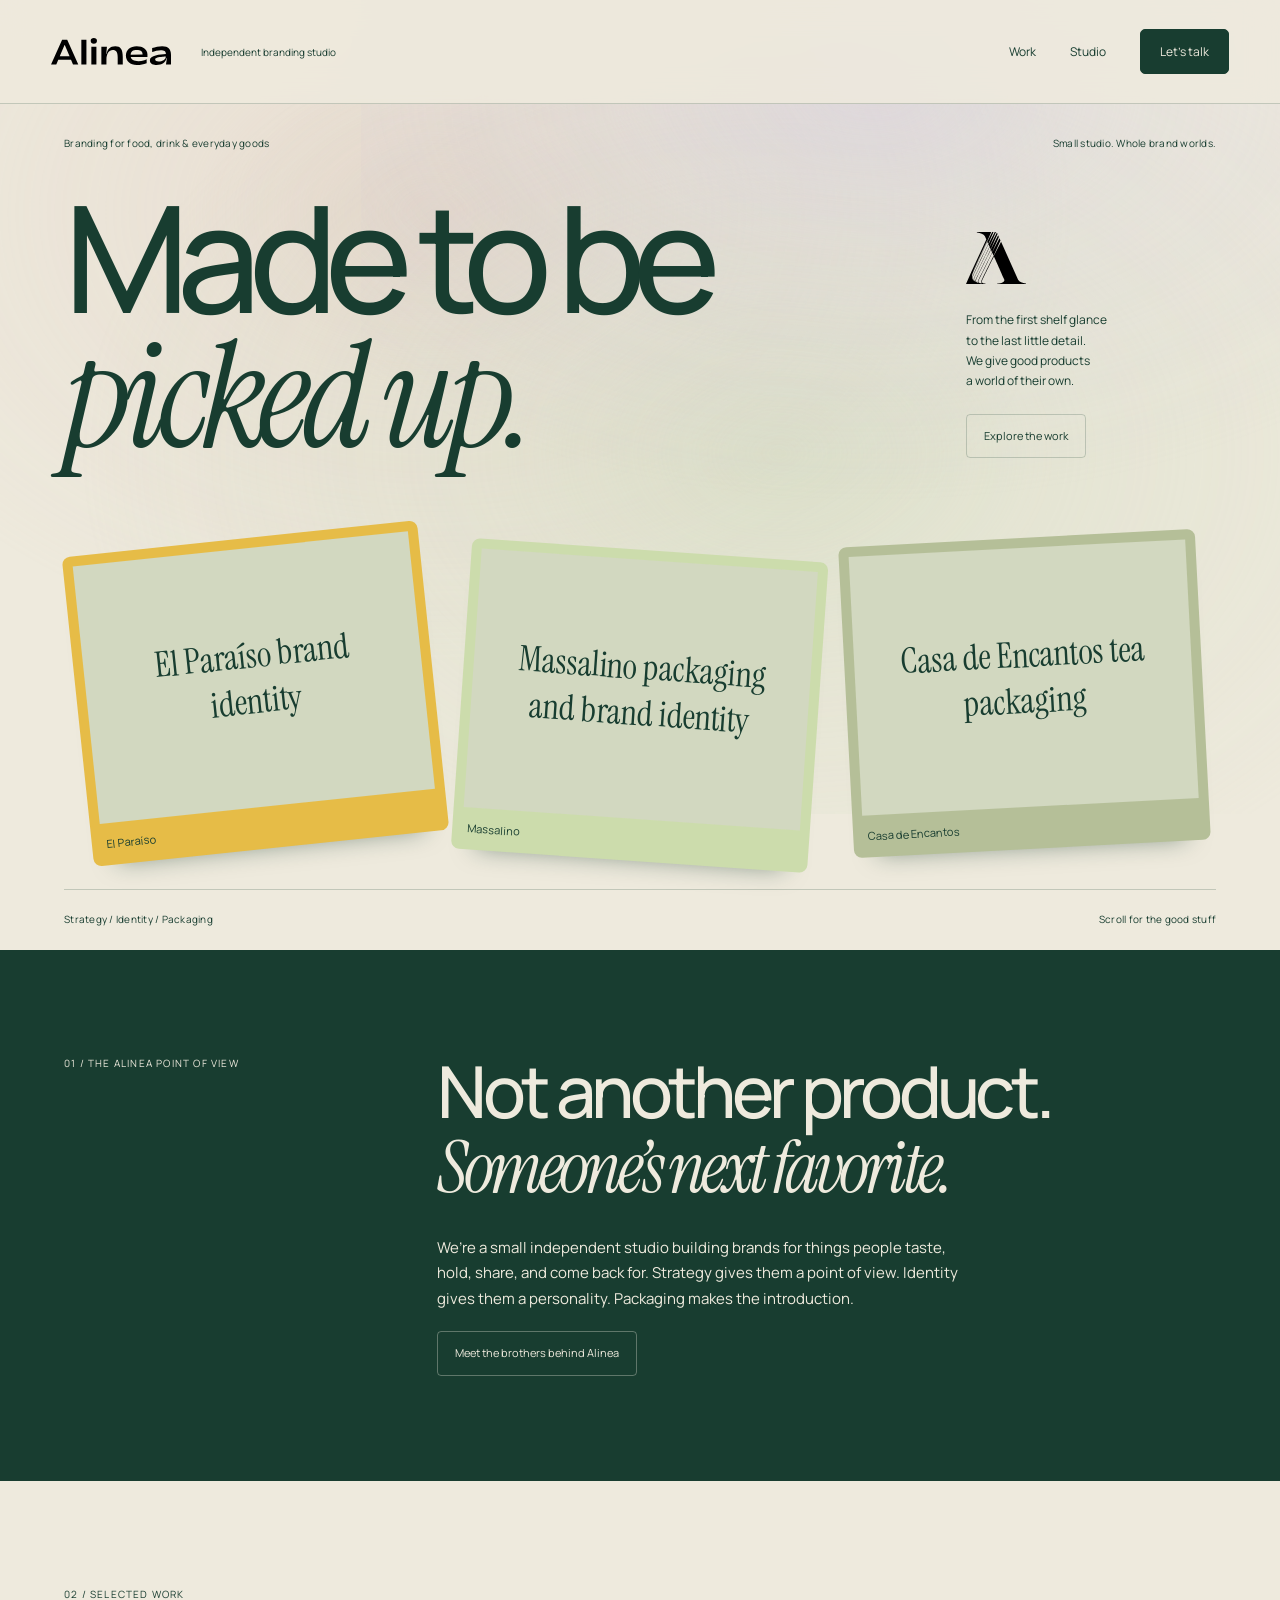
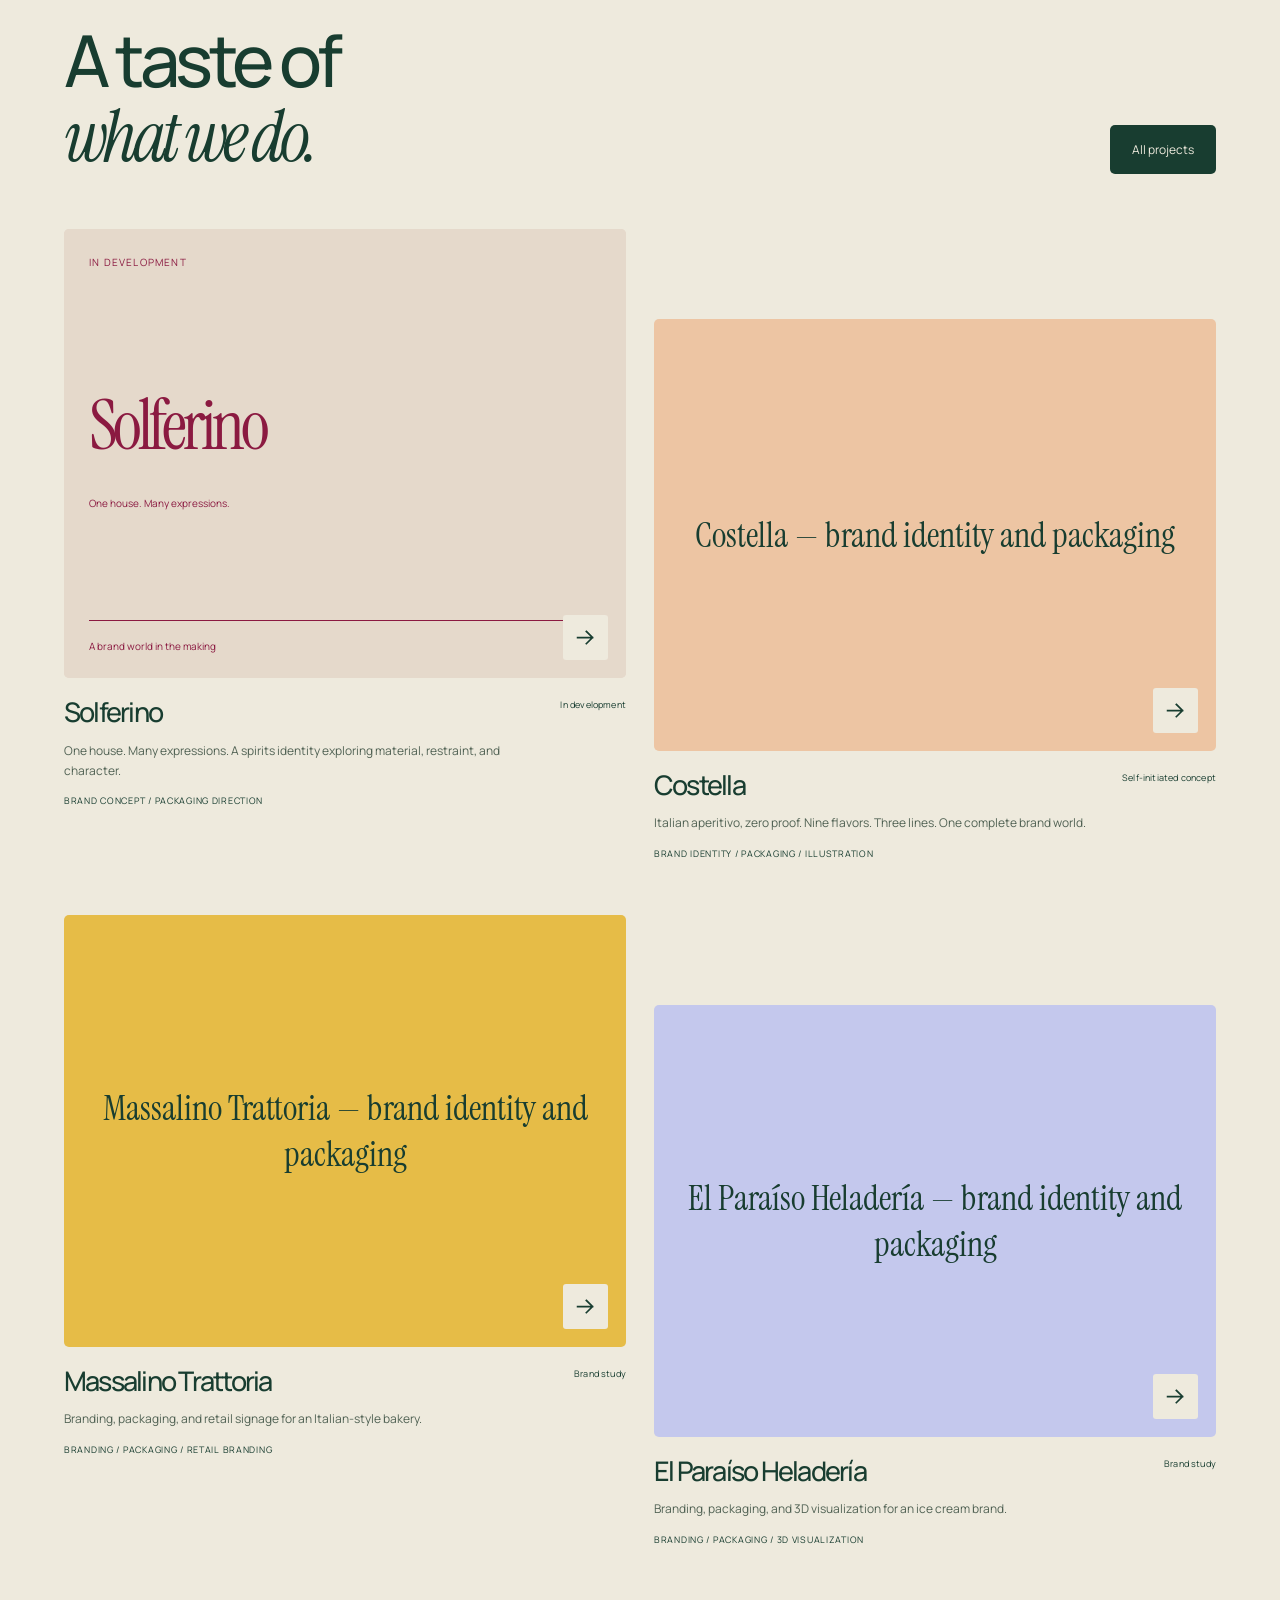
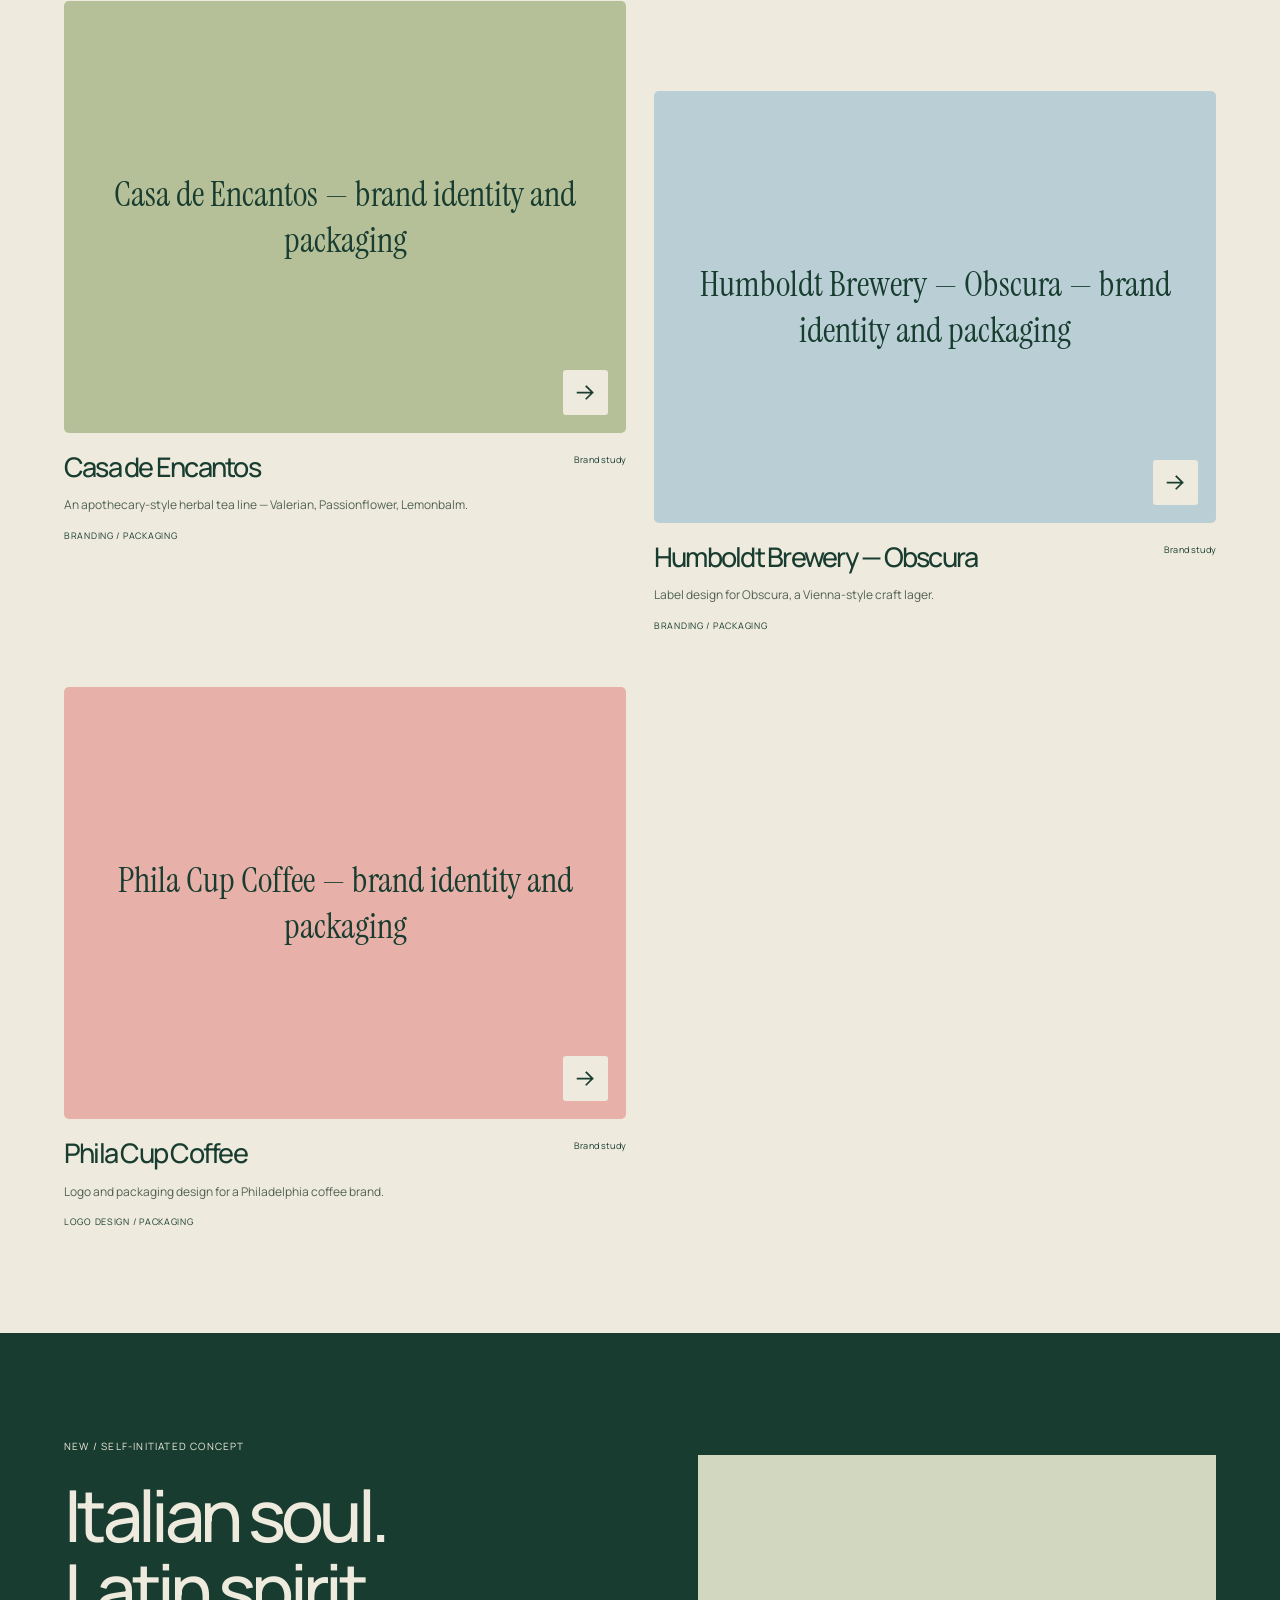
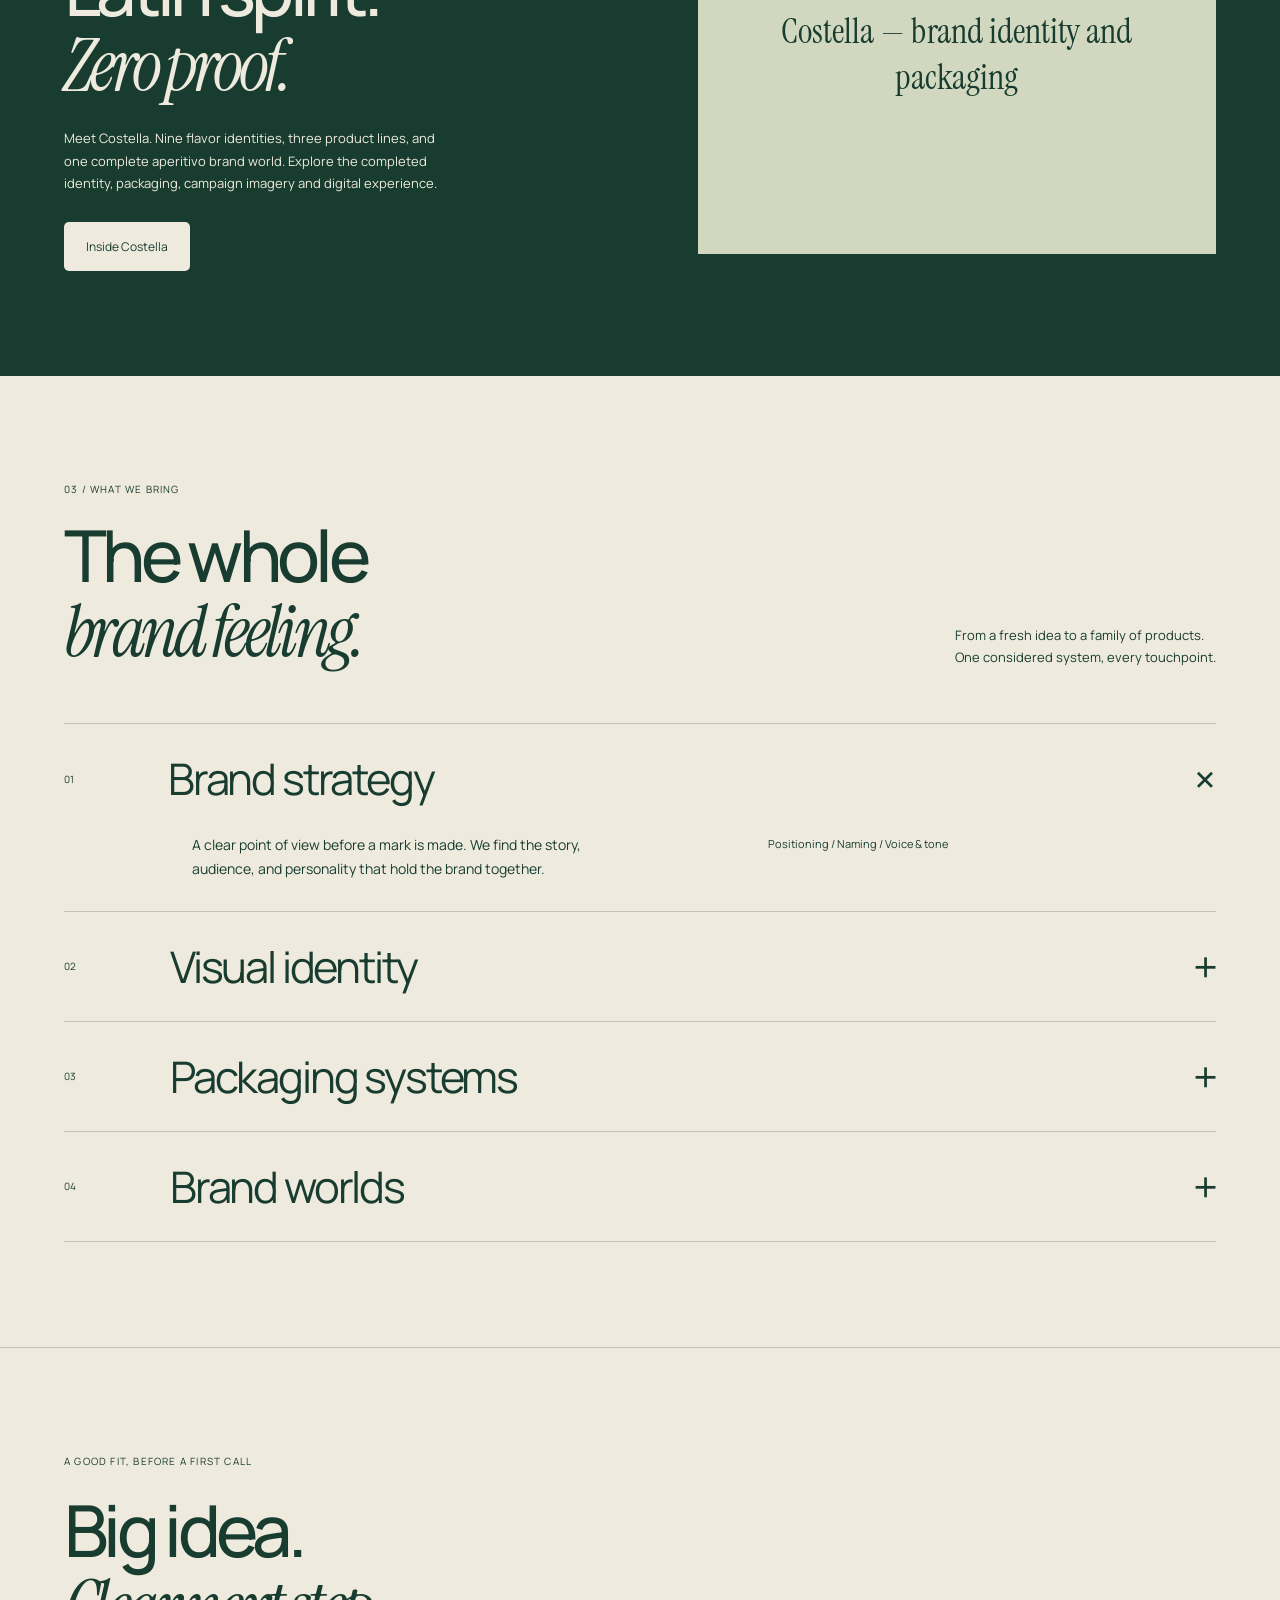
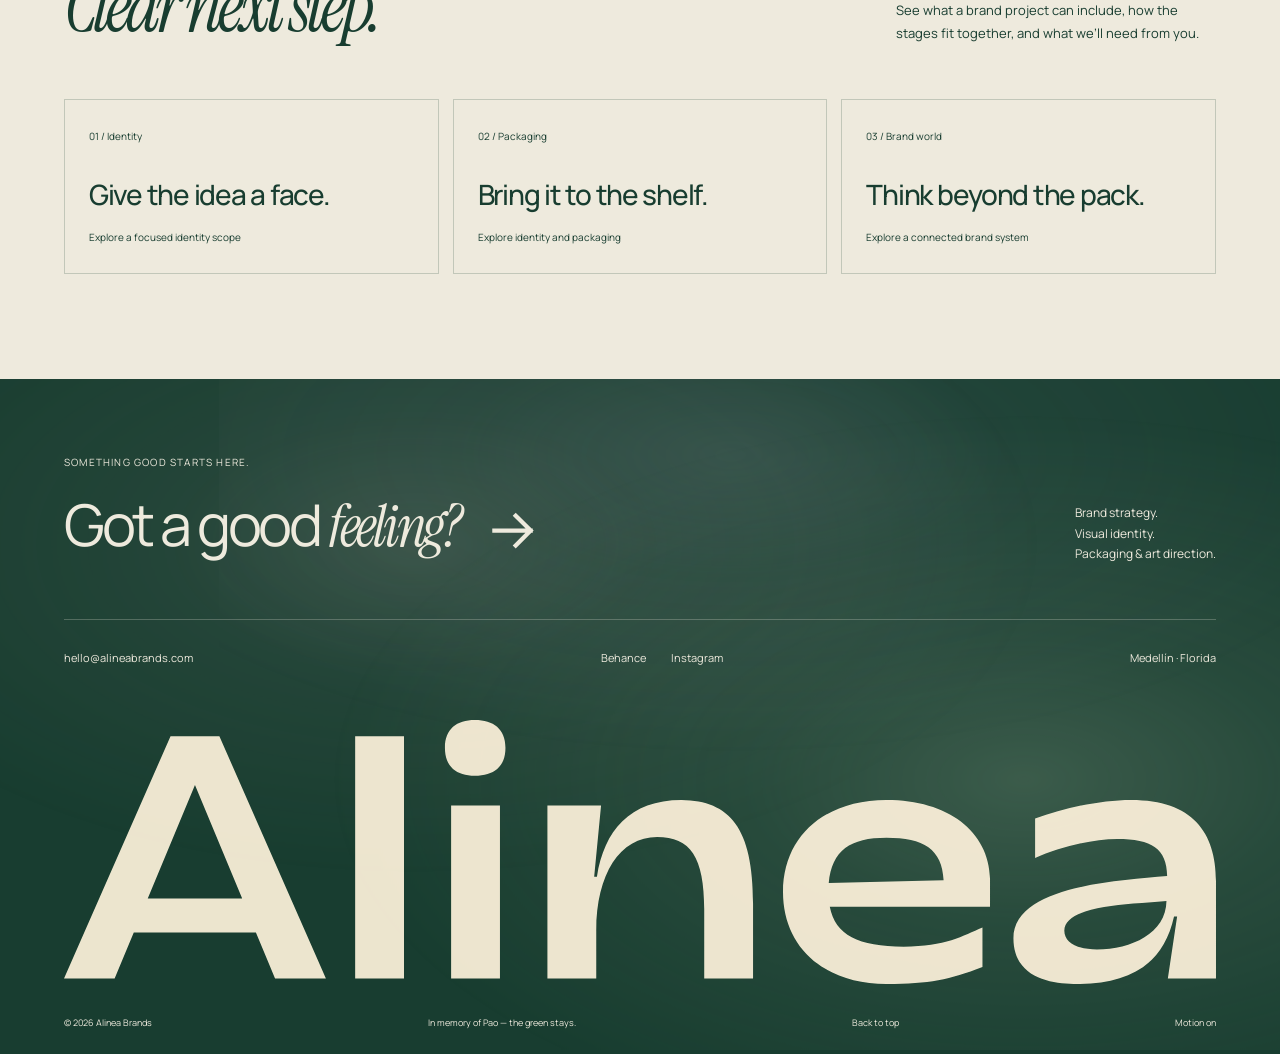
==== index.html @ 88d0c624 "Add files via upload" ====
<!doctype html><html lang="en"><head><meta charset="utf-8"><meta name="viewport" content="width=device-width,initial-scale=1"><title>Branding with appetite — Alinea Brands</title><meta name="description" content="Alinea is an independent branding studio for food, drink, and everyday goods. Brand strategy, visual identity, packaging, and art direction."><meta name="theme-color" content="#183d30"><link rel="icon" href="alinea-icon.svg" type="image/svg+xml"><link rel="preconnect" href="https://fonts.googleapis.com"><link rel="preconnect" href="https://fonts.gstatic.com" crossorigin><link href="https://fonts.googleapis.com/css2?family=Manrope:wght@400;500;600;700;800&family=Instrument+Serif:ital@0;1&display=swap" rel="stylesheet"><link rel="stylesheet" href="styles.css"></head><body data-page="index"><a class="skip" href="#main">Skip to content</a><div class="ambient-wash" aria-hidden="true"><i></i><i></i><i></i></div><div class="progress" aria-hidden="true"></div><header class="nav"><a class="logo" href="index.html" aria-label="Alinea Brands home"><img src="alinea-wordmark.svg" alt="Alinea" width="120" height="28"></a><span class="nav-descriptor">Independent branding studio</span><nav id="navigation" aria-label="Main navigation"><a href="work.html" data-page="work">Work</a><a href="studio.html" data-page="studio">Studio</a><a class="nav-contact" href="contact.html" data-page="contact">Let’s talk </a></nav><button class="menu-toggle" aria-expanded="false" aria-controls="navigation" aria-label="Open navigation">Menu <span>+</span></button></header><main id="main">
<section class="hero"><div class="hero-kicker"><span>Branding for food, drink &amp; everyday goods</span><span>Small studio. Whole brand worlds.</span></div><div class="hero-type"><h1>Made to be<br><em>picked up.</em></h1><div class="hero-aside"><img class="turning-mark" src="alinea-icon.svg" alt="" width="90" height="90"><p>From the first shelf glance<br>to the last little detail.<br>We give good products<br>a world of their own.</p><a class="text-link" href="work.html">Explore the work </a></div></div><div class="hero-shelf" aria-label="Featured brand projects"><a class="shelf-card shelf-one" href="project.html?p=el-paraiso-heladeria"><img src="https://patetefelix.github.io/portfolio/images/paraiso-thumb.jpg" alt="El Paraíso brand identity" fetchpriority="high"><span>El Paraíso </span></a><a class="shelf-card shelf-two" href="project.html?p=massalino-bakery"><img src="https://patetefelix.github.io/portfolio/images/massalino-thumb.jpeg" alt="Massalino packaging and brand identity" fetchpriority="high"><span>Massalino </span></a><a class="shelf-card shelf-three" href="project.html?p=casa-de-encantos"><img src="https://patetefelix.github.io/portfolio/images/casaencantos-thumb.jpg" alt="Casa de Encantos tea packaging"><span>Casa de Encantos </span></a></div><div class="hero-bottom"><span>Strategy / Identity / Packaging</span><span>Scroll for the good stuff </span></div></section>
<section class="intro section"><p class="eyebrow">01 / The Alinea point of view</p><div><h2>Not another product.<br><em>Someone’s next favorite.</em></h2><p>We’re a small independent studio building brands for things people taste, hold, share, and come back for. Strategy gives them a point of view. Identity gives them a personality. Packaging makes the introduction.</p><a class="text-link" href="studio.html">Meet the brothers behind Alinea </a></div></section>
<section class="selected section"><div class="section-head"><div><p class="eyebrow">02 / Selected work</p><h2>A taste of<br><em>what we do.</em></h2></div><a class="pill" href="work.html">All projects </a></div><div class="project-grid" id="homeProjects"></div><noscript><p>Explore our complete <a href="https://www.behance.net/alineabrands">Behance portfolio</a>.</p></noscript></section>
<section class="concept-feature section"><div><p class="eyebrow">New / Self-initiated concept</p><h2>Italian soul.<br>Latin spirit.<br><em>Zero proof.</em></h2><p>Meet Costella. Nine flavor identities, three product lines, and one complete aperitivo brand world. Explore the completed identity, packaging, campaign imagery and digital experience.</p><a class="pill cream" href="project.html?p=costella">Inside Costella </a></div><a class="concept-cover costella" href="project.html?p=costella"><span class="eyebrow">Costella / Concept project</span><strong>Costella</strong><span>Italian aperitivo, zero proof.</span><span class="concept-foot">Identity · Packaging · Illustration </span></a></section>
<section class="services section"><div class="section-head"><div><p class="eyebrow">03 / What we bring</p><h2>The whole<br><em>brand feeling.</em></h2></div><p>From a fresh idea to a family of products.<br>One considered system, every touchpoint.</p></div><div class="service-list"><details open><summary><span>01</span>Brand strategy <b>+</b></summary><div><p>A clear point of view before a mark is made. We find the story, audience, and personality that hold the brand together.</p><span>Positioning / Naming / Voice &amp; tone</span></div></details><details><summary><span>02</span>Visual identity <b>+</b></summary><div><p>Distinctive identities with enough character to be recognized and enough range to keep growing.</p><span>Logo systems / Typography / Color / Guidelines</span></div></details><details><summary><span>03</span>Packaging systems <b>+</b></summary><div><p>A family resemblance across every flavor, format, and SKU. Packaging designed as part of the brand, from the start.</p><span>Labels / Structural direction / SKU architecture / Print artwork</span></div></details><details><summary><span>04</span>Brand worlds <b>+</b></summary><div><p>The imagery, illustration, and campaign language that make a product feel like it belongs to a bigger world.</p><span>Art direction / Illustration / Campaign concepts / Brand applications</span></div></details></div></section>
<section class="scope-invitation section"><p class="eyebrow">A good fit, before a first call</p><div class="section-head"><h2>Big idea.<br><em>Clear next step.</em></h2><p>See what a brand project can include, how the stages fit together, and what we’ll need from you.</p></div><div class="scope-entry-links"><a href="studio.html?scope=identity#scope"><span>01 / Identity</span><b>Give the idea a face.</b><small>Explore a focused identity scope</small></a><a href="studio.html?scope=shelf#scope"><span>02 / Packaging</span><b>Bring it to the shelf.</b><small>Explore identity and packaging</small></a><a href="studio.html?scope=world#scope"><span>03 / Brand world</span><b>Think beyond the pack.</b><small>Explore a connected brand system</small></a></div></section></main><footer class="footer"><div class="footer-wash" aria-hidden="true"><i></i><i></i><i></i></div><div class="footer-top"><div><p class="eyebrow">Something good starts here.</p><a class="footer-cta" href="contact.html">Got a good <em>feeling?</em> <svg class="arrow-icon" viewBox="0 0 24 24" aria-hidden="true" focusable="false"><use href="alinea-arrow.svg#arrow"></use></svg></a></div><p>Brand strategy.<br>Visual identity.<br>Packaging &amp; art direction.</p></div><div class="footer-links"><a href="mailto:hello@alineabrands.com">hello@alineabrands.com</a><div><a href="https://www.behance.net/alineabrands" target="_blank" rel="noopener">Behance </a><a href="https://www.instagram.com/alineabrands/" target="_blank" rel="noopener">Instagram </a></div><span>Medellín · Florida</span></div><img class="footer-wordmark" src="alinea-wordmark.svg" alt="Alinea" width="900" height="206"><div class="footer-bottom"><span>© <span class="js-year">2026</span> Alinea Brands</span><span>In memory of Pao — the green stays.</span><a href="#main">Back to top </a></div></footer><script src="data.js"></script><script src="script.js"></script></body></html>
---- styles.css ----
:root{--cream:#eeeadd;--green:#183d30;--ink:#183d30;--lime:#d3e58c;--line:#183d3033;--muted:#516254;--ease:cubic-bezier(.16,1,.3,1);font-family:Manrope,Arial,sans-serif;color:var(--ink);background:var(--cream)}*{box-sizing:border-box}html{scroll-behavior:smooth;scroll-padding-top:95px}body{margin:0}a{color:inherit;text-decoration:none}button,input,textarea,select{font:inherit}button,a,summary{touch-action:manipulation}button{cursor:pointer}img{display:block;max-width:100%}h1,h2,h3,p{margin:0}h1,h2,h3{font-weight:500;letter-spacing:-.065em}em{font-family:'Instrument Serif',Georgia,serif;font-weight:400}p{line-height:1.7}a:focus-visible,button:focus-visible,summary:focus-visible,input:focus-visible,textarea:focus-visible,select:focus-visible{outline:3px solid currentColor;outline-offset:5px}::selection{background:var(--green);color:var(--cream)}.skip{position:fixed;top:0;left:12px;transform:translateY(-150%);z-index:300;background:var(--green);color:var(--cream);padding:15px}.skip:focus{transform:none}.progress{position:fixed;top:0;left:0;width:100%;height:3px;background:var(--green);transform:scaleX(var(--progress,0));transform-origin:left;z-index:200}.nav{position:relative;z-index:100;display:flex;align-items:center;gap:30px;justify-content:space-between;padding:29px 4vw;border-bottom:1px solid var(--line);background:var(--cream)}.logo img{width:120px;height:auto}.nav-descriptor{margin-right:auto;font-size:10px}.nav nav{display:flex;align-items:center;gap:34px;font-size:12px}.nav-contact{padding:13px 19px;border:1px solid var(--line);border-radius:40px}.nav-contact span{margin-left:30px}.nav a:hover{opacity:.7}.nav a[aria-current]{text-decoration:underline;text-underline-offset:6px}.menu-toggle{display:none}.section{padding:105px 5vw}.eyebrow{text-transform:uppercase;font-size:10px;letter-spacing:.12em;line-height:1.6}.hero{padding:32px 5vw 24px;overflow:hidden}.hero-kicker,.hero-bottom{display:flex;justify-content:space-between;font-size:10px;letter-spacing:.025em}.hero-type{display:grid;grid-template-columns:1fr 250px;align-items:end;gap:30px;margin:40px 0 55px}.hero h1{font-size:clamp(80px,11.6vw,182px);line-height:.9;letter-spacing:-.085em}.hero h1 em{letter-spacing:-.055em}.hero-aside{padding-bottom:5px;font-size:12px}.turning-mark{width:60px;height:60px;object-fit:contain;margin-bottom:22px;animation:mark-turn 24s linear infinite}.hero-aside p{margin-bottom:22px}.text-link{display:inline-flex;gap:30px;align-items:center;border-bottom:1px solid currentColor;padding:10px 0;font-size:12px}.text-link span{transition:transform .4s}.text-link:hover span{transform:translate(3px,-3px)}.hero-shelf{display:grid;grid-template-columns:repeat(3,minmax(0,1fr));gap:28px;padding:20px 1vw 40px;perspective:1600px;transform:rotateX(var(--rx,0deg)) rotateY(var(--ry,0deg));transition:transform .8s var(--ease)}.shelf-card{padding:10px;background:#e6bc47;transform:rotate(-6deg);transition:transform .7s var(--ease);box-shadow:0 22px 24px -25px #183d3080;border-radius:8px}.shelf-card img{width:100%;aspect-ratio:1.45;object-fit:cover;object-position:center;border-radius:3px}.shelf-card span{display:flex;justify-content:space-between;padding:13px 5px 4px;font-size:11px}.shelf-card b{font-size:16px;font-weight:400}.shelf-two{background:#ccdcac;transform:rotate(4deg) translateY(12px)}.shelf-three{background:#b5bf98;transform:rotate(-3deg)}.shelf-card:hover,.shelf-card:focus-visible{transform:rotate(0) translateY(-12px)}.hero-bottom{border-top:1px solid var(--line);padding-top:22px}.intro{display:grid;grid-template-columns:1fr 2.3fr;gap:35px;background:var(--green);color:var(--cream)}h2{font-size:clamp(42px,5.6vw,82px);line-height:1.03}.intro p:not(.eyebrow){max-width:530px;font-size:15px;margin:30px 0 20px}.section-head{display:flex;justify-content:space-between;align-items:end;gap:30px;margin-bottom:55px}.section-head .eyebrow{margin-bottom:22px}.section-head>p{max-width:320px;font-size:13px}.pill{display:inline-flex;align-items:center;justify-content:space-between;gap:35px;padding:16px 22px;border-radius:100px;background:var(--green);color:var(--cream);font-size:12px;transition:transform .4s var(--ease)}.pill:hover{transform:translateY(-4px)}.pill.cream{background:var(--cream);color:var(--green)}.project-grid{display:grid;grid-template-columns:repeat(2,minmax(0,1fr));gap:55px 28px}.project-card:nth-child(even){margin-top:90px}.project-card{display:block;min-width:0}.project-media{overflow:hidden;background:var(--card-color,#d5dbbd);border-radius:5px;position:relative}.project-media img{width:100%;aspect-ratio:1.25;object-fit:cover;transition:transform 1s var(--ease)}.project-card:hover img{transform:scale(1.04)}.project-media .project-open{position:absolute;right:18px;bottom:18px;background:var(--cream);border-radius:50%;width:45px;height:45px;display:grid;place-items:center;transition:transform .4s}.project-card:hover .project-open{transform:rotate(45deg)}.project-info{padding-top:18px}.project-info>div{display:flex;justify-content:space-between;gap:20px}.project-info h3{font-size:27px;line-height:1.2}.project-info p{font-size:12px;max-width:440px;margin-top:12px;color:var(--muted)}.project-info small{font-size:9px;letter-spacing:.02em;white-space:nowrap;line-height:2}.project-tags{font-size:9px;text-transform:uppercase;letter-spacing:.08em;margin-top:13px}.concept-feature{background:var(--green);color:var(--cream);display:grid;grid-template-columns:1fr 1fr;gap:9vw;align-items:center}.concept-feature h2{margin:25px 0}.concept-feature p:not(.eyebrow){font-size:13px;max-width:390px;margin-bottom:28px}.concept-cover{aspect-ratio:1;display:flex;flex-direction:column;justify-content:space-between;gap:25px;padding:35px;color:#772e26;background:#edc5a3;border-radius:6px;min-width:0}.concept-cover strong{font-family:'Instrument Serif',Georgia,serif;font-weight:400;font-size:clamp(50px,6.5vw,105px);letter-spacing:-.06em;margin:auto 0 0}.concept-cover>span:not(.eyebrow){font-size:12px}.concept-foot{display:flex;justify-content:space-between;padding-top:45px;border-top:1px solid currentColor;margin-top:auto}.solferino{background:#e5d9cb;color:#8b1a41}.service-list details{border-top:1px solid var(--line)}.service-list details:last-child{border-bottom:1px solid var(--line)}summary{list-style:none;cursor:pointer;display:flex;align-items:center;gap:30px;font-size:clamp(24px,3.4vw,48px);letter-spacing:-.05em;padding:25px 0}summary::-webkit-details-marker{display:none}summary>span{font-size:10px;letter-spacing:0;margin-right:5vw}summary>b{margin-left:auto;font-weight:400;transition:transform .4s}details[open] summary>b{transform:rotate(45deg)}.service-list details>div{display:grid;grid-template-columns:1fr 1fr;gap:10vw;padding:0 0 30px 10vw}.service-list p{max-width:430px;font-size:14px}.service-list details>div>span{font-size:11px;line-height:2}.footer{padding:75px 5vw 25px;background:var(--green);color:var(--cream);overflow:hidden}.footer-top{display:flex;justify-content:space-between;align-items:end;gap:30px;padding-bottom:55px;border-bottom:1px solid #eeeadd40}.footer-top>p{font-size:12px}.footer-cta{display:block;font-size:clamp(30px,4.5vw,66px);letter-spacing:-.06em;margin-top:15px}.footer-cta>span{display:inline-block;margin-left:25px;transition:transform .5s}.footer-cta:hover>span{transform:translate(6px,-6px)}.footer-links{display:flex;justify-content:space-between;gap:25px;margin:30px 0 55px;font-size:11px}.footer-links>div{display:flex;gap:25px}.footer-wordmark{width:100%;height:auto;filter:brightness(0) invert(94%) sepia(11%) saturate(331%);opacity:.92}.footer-bottom{display:flex;justify-content:space-between;gap:20px;font-size:9px;margin-top:32px}.reveal{opacity:1}.motion .reveal{opacity:0;transform:translateY(25px);transition:opacity .8s,transform 1s var(--ease)}.motion .reveal.visible{opacity:1;transform:none}@keyframes mark-turn{to{transform:rotateY(360deg)}}
@media(min-width:1800px){.hero,.section,.footer{padding-left:max(5vw,calc((100vw - 1650px)/2));padding-right:max(5vw,calc((100vw - 1650px)/2))}}
@media(max-width:900px){.nav-descriptor{display:none}.hero-type{grid-template-columns:1fr 170px}.hero h1{font-size:12vw}.hero-aside{font-size:10px}.hero-shelf{gap:15px}.section{padding:75px 5vw}.intro{grid-template-columns:1fr 3fr}.concept-feature{gap:35px}.concept-cover{padding:25px}.project-info>div{display:block}.project-info small{display:block;margin-top:6px}}
@media(max-width:600px){.nav{padding:22px 5vw}.logo img{width:105px}.menu-toggle{display:flex;gap:18px;border:0;background:none;color:var(--ink);font-size:12px;padding:10px}.nav nav{display:none;position:absolute;top:100%;left:0;right:0;background:var(--cream);padding:25px 5vw 35px;flex-direction:column;align-items:stretch;border-bottom:1px solid var(--line);font-size:24px}.nav.menu-open nav{display:flex}.nav-contact{border:0;padding:0}.hero-kicker{font-size:8px}.hero-kicker>span:last-child{display:none}.hero-type{grid-template-columns:1fr;margin:32px 0 28px;gap:25px}.hero h1{font-size:18vw}.hero-aside{display:flex;flex-wrap:wrap;gap:20px;align-items:center;font-size:11px}.turning-mark{width:45px;height:45px;margin:0}.hero-aside p{margin:0}.hero-aside .text-link{margin-left:auto}.hero-shelf{grid-template-columns:repeat(3,70%);gap:20px;overflow-x:auto;margin:0 -5vw;padding:25px 10vw 45px;scroll-snap-type:x mandatory;transform:none}.shelf-card{scroll-snap-align:center}.shelf-card img{aspect-ratio:1.2}.hero-bottom{font-size:8px}.section{padding:60px 5vw}.intro{grid-template-columns:1fr;gap:30px}h2{font-size:43px}.intro p:not(.eyebrow){font-size:13px}.section-head{align-items:start;gap:20px}.section-head .pill{padding:13px 15px;gap:14px;font-size:10px}.project-grid{grid-template-columns:1fr;gap:35px}.project-card:nth-child(even){margin-top:0}.project-info>div{display:flex}.project-info h3{font-size:25px}.project-info small{font-size:8px;margin:0}.concept-feature{grid-template-columns:1fr}.concept-cover strong{font-size:70px}.service-list details>div{grid-template-columns:1fr;padding-left:0;gap:20px}summary{font-size:27px;gap:15px}summary>span{margin-right:0}.services .section-head{display:block}.section-head>p{margin-top:20px}.footer-top{display:block}.footer-top>p{margin-top:25px}.footer-links{flex-direction:column}.footer-bottom{flex-wrap:wrap;font-size:8px}.footer{padding-top:50px}}
@media(prefers-reduced-motion:reduce){html{scroll-behavior:auto}*,*::before,*::after{animation:none!important;transition:none!important}.motion .reveal{opacity:1;transform:none}.hero-shelf{transform:none}}
/* Collection, case studies, studio, and contact. */
.page-intro{padding-top:80px;padding-bottom:55px}.page-intro h1,.error-page h1{font-size:clamp(62px,9vw,140px);line-height:.98;letter-spacing:-.075em;margin-top:28px}.page-intro-bottom{display:flex;justify-content:space-between;gap:30px;margin-top:45px;font-size:12px}.page-intro-bottom>p{max-width:610px;font-size:14px}.work-collection{padding-top:0}.filters{display:flex;gap:8px;flex-wrap:wrap;padding:24px 0;border-top:1px solid var(--line);margin-bottom:25px}.filters button{background:none;border:1px solid var(--line);border-radius:50px;color:var(--ink);padding:12px 20px;font-size:11px}.filters button[aria-pressed=true]{background:var(--green);color:var(--cream)}.project-media .concept-cover{aspect-ratio:1.25;border-radius:0;padding:25px}.project-media .concept-cover strong{font-size:clamp(40px,5.5vw,80px)}.project-media .concept-foot{padding-top:18px}.project-media .concept-cover>span{font-size:10px}.concept-cover{position:relative;overflow:hidden}.concept-cover .pending-art{display:block;opacity:0;position:absolute;inset:0;width:100%;height:100%;object-fit:cover}.concept-cover.art-ready .pending-art{display:block;opacity:1}.concept-cover.art-ready>span,.concept-cover.art-ready>strong{visibility:hidden}.image-fallback{display:grid;place-items:center;min-height:240px;padding:30px;background:var(--card-color,#d2d8c0);color:var(--green);font-family:'Instrument Serif',Georgia,serif;font-size:35px;aspect-ratio:1.3;text-align:center}.case-heading{padding-top:40px;padding-bottom:0}.case-title{display:flex;justify-content:space-between;align-items:end;gap:5vw;margin:65px 0 50px}.case-title h1{font-size:clamp(60px,8vw,126px);line-height:1;margin-top:20px;overflow-wrap:anywhere}.case-title>p{max-width:300px;flex-shrink:0;font-size:13px;padding-bottom:5px}.case-cover{background:var(--card-color)}.case-cover>img{width:100%;max-height:85vh;object-fit:contain}.case-cover>.concept-cover{aspect-ratio:2;padding:45px}.case-cover>.concept-cover strong{font-size:clamp(80px,14vw,210px);text-align:center}.case-cover>.concept-cover>span:not(.eyebrow){text-align:center}.case-cover>.concept-cover .concept-foot{text-align:left}.case-story{display:grid;grid-template-columns:1fr 2.4fr;gap:9vw}.case-story aside{align-self:start;position:sticky;top:40px}.case-story dl{font-size:11px;margin:28px 0}.case-story dt{color:var(--muted);margin-top:24px}.case-story dd{margin:8px 0 0;line-height:1.8;max-width:240px}.case-lead{font-size:clamp(22px,2.5vw,35px);letter-spacing:-.03em;line-height:1.45;margin-bottom:55px}.story-section{display:grid;grid-template-columns:35px 1fr;gap:15px;border-top:1px solid var(--line);padding:32px 0}.story-section h2{font-size:32px;line-height:1.2;margin-bottom:20px}.story-section p,.story-section li{font-size:14px;line-height:1.9;color:var(--muted)}.story-section ul{padding-left:18px}.story-section li{margin-bottom:9px}.case-gallery{padding-top:0;display:grid;grid-template-columns:repeat(2,minmax(0,1fr));gap:20px}.gallery-image{position:relative;background:#e0e0ce;padding:0;border:0;align-self:start;color:var(--green);overflow:hidden}.gallery-image:nth-child(3n+1){grid-column:1/-1}.gallery-image img{width:100%;height:auto}.gallery-image>span{position:absolute;right:20px;bottom:20px;background:var(--cream);width:40px;height:40px;border-radius:50%;display:grid;place-items:center;transition:transform .4s}.gallery-image:hover>span{transform:rotate(45deg)}.imagery-note{background:#e1e3d0;text-align:center}.imagery-note h2{margin:25px 0}.imagery-note p:last-child{font-size:13px}.next-study{border-top:1px solid var(--line)}.next-study>a{display:flex;justify-content:space-between;align-items:center;font-size:clamp(35px,6vw,85px);letter-spacing:-.06em;margin-top:20px;line-height:1.1;gap:30px}.next-study>a span{transition:transform .5s}.next-study>a:hover span{transform:translate(10px,-10px)}.lightbox{position:fixed;inset:0;width:calc(100% - 32px);max-width:1300px;height:calc(100dvh - 32px);max-height:none;border:0;padding:0;background:var(--cream);color:var(--green)}.lightbox::backdrop{background:#071e18e8;backdrop-filter:blur(10px)}.lightbox-toolbar{height:65px;display:flex;align-items:center;gap:25px;padding:10px 25px;border-bottom:1px solid var(--line)}.lightbox-toolbar button{min-width:44px;min-height:44px;border:0;background:none;color:inherit;font-size:15px}.lightbox-toolbar [data-close]{margin-left:auto}.lightbox-count{font-size:11px}.lightbox-scroll{height:calc(100% - 65px);overflow:auto;overscroll-behavior:contain}.lightbox-scroll img{margin:auto;width:100%;height:auto}.team-section{padding-top:20px}.team-grid{display:grid;grid-template-columns:1fr 1fr;gap:8vw}.team-grid article:nth-child(2){padding-top:110px}.portrait{background:#c3ceac;overflow:hidden;border-radius:5px}.portrait img{width:100%;height:550px;object-fit:cover;object-position:center 25%;filter:grayscale(1);transition:filter .7s,transform 1s var(--ease)}.portrait:hover img{filter:none;transform:scale(1.025)}.portrait-diego{background:#d5bda0}.team-name{display:flex;align-items:center;justify-content:space-between;margin:25px 0 13px}.team-name h2{font-size:38px}.team-name span{font-size:10px}.team-grid article>p{font-size:12px;margin-bottom:15px}.team-grid article>p:last-child{font-size:13px;max-width:420px;color:var(--muted)}.studio-belief{background:var(--green);color:var(--cream)}.studio-belief h2{margin:30px 0}.studio-belief>p:last-child{font-size:14px;max-width:610px;margin-left:auto}.process-grid{display:grid;grid-template-columns:repeat(3,minmax(0,1fr));gap:35px}.process-grid article{padding-top:25px;border-top:1px solid var(--line)}.process-grid span{font-size:9px;text-transform:uppercase;letter-spacing:.07em}.process-grid h3{font-size:40px;line-height:1.1;margin:28px 0 22px}.process-grid p{font-size:13px;max-width:320px;color:var(--muted)}.faq-section{padding-top:0}.faq-section summary{font-size:25px}.contact-layout{display:grid;grid-template-columns:1fr 1.5fr;gap:10vw;padding-top:0}.contact-layout aside>p{font-size:13px;margin:30px 0}.contact-layout .text-link{font-size:14px}.contact-note{color:var(--muted)}form{display:flex;flex-direction:column;gap:25px}form label,legend{font-size:11px;display:flex;flex-direction:column;gap:10px}form input:not([type=checkbox]),textarea{border:0;border-bottom:1px solid var(--line);border-radius:0;background:transparent;color:var(--green);width:100%;padding:13px 0;font-size:14px}form textarea{resize:vertical;line-height:1.6}form input::placeholder,form textarea::placeholder{color:var(--muted);opacity:.9}.form-row{display:grid;grid-template-columns:1fr 1fr;gap:22px}fieldset{border:0;padding:0;margin:0}legend{padding:0 0 15px}.service-options{display:flex;gap:10px;flex-wrap:wrap}.service-options label{position:relative;flex-direction:row;align-items:center;gap:7px;padding:12px;border:1px solid var(--line);border-radius:30px;cursor:pointer}.service-options input{accent-color:var(--green)}.service-options label:has(:checked){background:var(--green);color:var(--cream)}.form-actions{display:flex;align-items:center;gap:25px}.form-actions .pill{border:0}.copy-brief{background:none;border:0;border-bottom:1px solid currentColor;color:var(--green);font-size:11px;padding:7px 0}.form-help,#formStatus{font-size:11px;line-height:1.8;color:var(--muted)}.error-page{min-height:65vh}.error-page p:not(.eyebrow){margin:30px 0}.motion-toggle{background:none;color:inherit;border:0;padding:0;font:inherit;cursor:pointer}html[data-motion=off] *,html[data-motion=off] *::before,html[data-motion=off] *::after{animation:none!important;transition:none!important;scroll-behavior:auto!important}html[data-motion=off] .hero-shelf{transform:none}
@media(max-width:900px){.case-title{display:block}.case-title>p{margin-top:30px;max-width:600px}.case-story{gap:35px}.portrait img{height:430px}.process-grid{gap:20px}.process-grid h3{font-size:33px}.contact-layout{gap:45px}}
@media(max-width:600px){.page-intro{padding-top:50px;padding-bottom:40px}.page-intro h1,.error-page h1{font-size:15vw}.page-intro-bottom{flex-direction:column;margin-top:30px}.page-intro-bottom>p{font-size:12px}.filters button{font-size:10px;padding:11px 14px}.work-collection{padding-top:0}.project-media .concept-cover strong{font-size:64px}.case-title{margin-top:40px}.case-title h1{font-size:15vw}.case-heading{padding-top:25px}.case-cover>.concept-cover{aspect-ratio:1.15;padding:22px}.case-cover>.concept-cover strong{font-size:20vw}.case-cover>.concept-cover .concept-foot{padding-top:20px}.case-story{grid-template-columns:1fr;gap:35px}.case-story aside{position:static}.case-story dl{display:grid;grid-template-columns:1fr 2fr;gap:10px;margin:20px 0}.case-story dt,.case-story dd{margin:0}.case-story .text-link{margin:0}.case-lead{font-size:24px}.story-section{grid-template-columns:25px 1fr;gap:10px}.story-section h2{font-size:27px}.story-section p,.story-section li{font-size:13px}.case-gallery{grid-template-columns:1fr;gap:13px}.gallery-image:nth-child(n){grid-column:1}.team-grid{gap:40px;grid-template-columns:1fr}.team-grid article:nth-child(2){padding-top:0}.portrait img{height:440px}.team-name h2{font-size:34px}.studio-belief h2{font-size:39px}.process-grid{grid-template-columns:1fr;gap:40px}.process-grid p{max-width:none}.faq-section summary{font-size:20px;line-height:1.4}.contact-layout{grid-template-columns:1fr;gap:40px}.form-row{grid-template-columns:1fr;gap:25px}.contact-layout aside h2{font-size:39px}.contact-layout aside>p{margin:20px 0}.lightbox{width:100%;height:100dvh}.lightbox-toolbar{gap:10px;padding:10px}.next-study>a{font-size:39px}}
/* Square-ended directional mark, reserved for browsing and image controls. */
.arrow-icon{display:inline-block;width:24px;height:24px;flex:none;fill:none;vertical-align:middle;color:inherit}.arrow-back{transform:rotate(180deg)}.project-open{border-radius:3px!important}.project-open .arrow-icon{width:21px;height:21px}.project-card:hover .project-open,.gallery-image:hover>span{transform:translateX(3px)}.gallery-image>span{border-radius:3px}.gallery-image .arrow-icon{width:20px;height:20px}.next-study>a>.arrow-icon{width:clamp(30px,5vw,65px);height:clamp(30px,5vw,65px)}.footer-cta>.arrow-icon{width:clamp(30px,4vw,55px);height:clamp(30px,4vw,55px);margin-left:20px}.footer-cta:hover>.arrow-icon{transform:translateX(7px);transition:transform .5s}.pill,.nav-contact{border-radius:5px}.pill{min-height:46px}.text-link{padding:13px 17px;border:1px solid var(--line);border-radius:4px;font-size:11px;line-height:1.5;transition:background .35s,color .35s}.text-link:hover{background:var(--green);color:var(--cream)}.intro .text-link{border-color:#eeeadd55}.intro .text-link:hover{background:var(--cream);color:var(--green)}.shelf-card span{padding:13px 5px 4px}.nav-contact{background:var(--green);color:var(--cream);border-color:var(--green)}.nav-contact:hover{opacity:1!important;background:#2c5240}
/* Pastel atmosphere sits below the content, never in front of the lettering. */
body{isolation:isolate}.ambient-wash{position:fixed;inset:0;z-index:-1;overflow:hidden;pointer-events:none;background:var(--cream)}.ambient-wash i,.footer-wash i{position:absolute;display:block;width:100%;height:100%;left:-12%;top:-15%;background:radial-gradient(ellipse at 45% 45%,#ddc4bc 0%,#ddc4bc66 25%,transparent 65%);animation:ambient-drift var(--drift-time,75s) ease-in-out var(--drift-delay,0s) infinite alternate;opacity:.48;transform:translate(var(--start-x,-15%),var(--start-y,-15%));will-change:transform}.ambient-wash i:nth-child(2),.footer-wash i:nth-child(2){left:15%;top:5%;background:radial-gradient(ellipse at 60% 60%,#c9d6b7 0%,#c9d6b777 25%,transparent 65%);animation-direction:alternate-reverse}.ambient-wash i:nth-child(3),.footer-wash i:nth-child(3){left:35%;top:-20%;background:radial-gradient(ellipse at 40% 50%,#d3cbe2 0%,#d3cbe266 25%,transparent 65%)}.nav{background:#eeeaddde;backdrop-filter:blur(15px)}.footer{position:relative;isolation:isolate;background:#183d30}.footer-wash{position:absolute;inset:0;z-index:-1;overflow:hidden;pointer-events:none}.footer-wash i{opacity:.16}.footer-wash i:nth-child(2){opacity:.2}.footer-wash i:nth-child(3){opacity:.13}@keyframes ambient-drift{from{transform:translate(var(--start-x),var(--start-y)) scale(1)}to{transform:translate(var(--end-x),var(--end-y)) scale(1.18)}}html[data-paused] .ambient-wash i,html[data-paused] .footer-wash i{animation-play-state:paused}[hidden]{display:none!important}.sr-only{position:absolute;width:1px;height:1px;margin:-1px;padding:0;overflow:hidden;clip-path:inset(50%);white-space:nowrap;border:0}
/* Scope selector and timeline: useful detail without a wall of packages. */
.scope-invitation{border-top:1px solid var(--line)}.scope-invitation>.eyebrow{margin-bottom:25px}.scope-entry-links,.scope-choices{display:grid;grid-template-columns:repeat(3,minmax(0,1fr));gap:14px}.scope-entry-links>a{padding:28px 24px;border:1px solid var(--line);transition:background .4s,transform .4s}.scope-entry-links>a:hover{background:#d2d9bc88;transform:translateY(-4px)}.scope-entry-links span,.scope-entry-links small{display:block;font-size:10px;line-height:1.6}.scope-entry-links b{display:block;font-weight:500;letter-spacing:-.045em;font-size:28px;line-height:1.1;margin:35px 0 20px}.scope-choices button{text-align:left;padding:25px;background:transparent;border:1px solid var(--line);color:var(--green);border-radius:4px;transition:background .4s,color .4s}.scope-choices button[aria-pressed=true]{background:var(--green);color:var(--cream)}.scope-choices button:hover:not([aria-pressed=true]){background:#d3ddbd66}.scope-choices span{display:block;font-size:9px;text-transform:uppercase;letter-spacing:.08em}.scope-choices strong{display:block;margin-top:30px;font-size:34px;line-height:1.06;font-weight:500;letter-spacing:-.055em}.scope-announcement:empty{display:none}.scope-announcement{font-size:11px;margin:20px 0;color:var(--muted)}.scope-overview{display:grid;grid-template-columns:1.5fr 1fr;gap:8vw;margin-top:55px;padding-bottom:35px;border-bottom:1px solid var(--line)}.scope-overview h3{font-size:40px;line-height:1.1;margin:18px 0}.scope-overview p:not(.eyebrow){font-size:13px;max-width:490px}.scope-result{margin-top:12px}.scope-range{padding:25px;background:#d8ddc266;align-self:start;border-radius:4px}.scope-range>span{font-size:10px}.scope-range strong{display:block;font-size:48px;letter-spacing:-.055em;font-weight:500;line-height:1.2;margin:12px 0}.scope-range p{font-size:11px!important}.scope-inclusions{display:grid;grid-template-columns:1fr 1fr;gap:10vw;padding:35px 0}.scope-inclusions h4,.timeline-head h4{font-size:15px;font-weight:600;margin:0 0 15px}.scope-inclusions p,.scope-inclusions li{font-size:12px;line-height:1.9;color:var(--muted)}.scope-inclusions ul{padding-left:18px;margin:0}.scope-inclusions p+h4{margin-top:25px}.timeline-head{margin:25px 0 20px;display:flex;justify-content:space-between;gap:30px;align-items:start}.timeline-head p{font-size:11px;max-width:440px;color:var(--muted)}.timeline-scroll{overflow:auto;border:1px solid var(--line);border-radius:4px}.scope-timeline{border-collapse:collapse;width:100%;min-width:730px;table-layout:fixed}.scope-timeline th,.scope-timeline td{height:50px;border-right:1px solid var(--line);border-bottom:1px solid var(--line);padding:6px;font-size:10px;font-weight:400}.scope-timeline thead th{font-size:9px;background:#d8ddc233}.scope-timeline th:first-child{width:195px;text-align:left;padding-left:17px}.scope-timeline tr:last-child>*{border-bottom:0}.scope-timeline tr>*:last-child{border-right:0}.timeline-bar{display:block;width:100%;height:26px;background:var(--green);border-radius:2px}.timeline-bar.is-buffer{background:repeating-linear-gradient(135deg,#bac5ad,#bac5ad 5px,#dce2cf 5px,#dce2cf 10px)}.timeline-key{display:flex;align-items:center;justify-content:end;gap:9px;font-size:9px;margin:15px 0 35px}.timeline-key>span{display:block;width:18px;height:10px;background:var(--green)}.timeline-key .buffer-key{background:#bac5ad;margin-left:15px}.stage-details{border-bottom:1px solid var(--line)}.stage-details details{border-top:1px solid var(--line)}.stage-details summary{font-size:20px;letter-spacing:-.025em;gap:25px;padding:22px 0}.stage-details summary>span{margin-right:15px}.stage-details summary>strong{font-weight:500}.stage-details summary small{margin-left:auto;white-space:nowrap;font-size:11px;letter-spacing:0}.stage-details summary>b{margin-left:0}.stage-details details>div{display:grid;grid-template-columns:1fr 1fr;gap:8vw;padding:0 0 25px 65px}.stage-details p{font-size:12px;line-height:1.8}.stage-details p>span{display:block;text-transform:uppercase;font-size:9px;letter-spacing:.08em;color:var(--muted);margin-bottom:8px}.scope-proof{display:flex;justify-content:space-between;align-items:center;gap:30px;padding:35px 0 0}.scope-proof .text-link{margin-top:15px}.scope-proof p:not(.eyebrow){font-size:10px;max-width:480px;margin-top:12px;color:var(--muted)}.scope-proof>.pill{flex-shrink:0}.decision-guide{background:var(--green);color:var(--cream)}.decision-guide>.eyebrow{margin-bottom:25px}.decision-grid{display:grid;grid-template-columns:1fr 1fr;gap:45px 9vw}.decision-grid article{border-top:1px solid #eeeadd44;padding-top:22px}.decision-grid article>span{font-size:10px}.decision-grid h3{font-size:30px;margin:22px 0 15px;line-height:1.1}.decision-grid p{font-size:13px;color:#d8ded0}.starting-path{margin-top:70px;border-top:1px solid #eeeadd44;padding-top:35px}.starting-path ol{list-style:none;display:grid;grid-template-columns:repeat(4,1fr);gap:25px;padding:0;margin:30px 0}.starting-path li{padding-top:15px;border-top:2px solid #bdd2a4}.starting-path b{display:block;font-size:13px;font-weight:500;margin-bottom:12px}.starting-path li>span{font-size:11px;color:#d8ded0;line-height:1.7;display:block}.starting-path .pill{background:var(--cream);color:var(--green)}form select{width:100%;padding:14px 10px;border:1px solid var(--line);background:#eeeaddb0;color:var(--green);font-size:13px;border-radius:4px}#selectedScope{background:#d8ddc266;padding:22px;border:1px solid var(--line)}#selectedScope h3{font-size:26px;margin:12px 0}#selectedScope p:not(.eyebrow),#selectedScope a{font-size:11px;line-height:1.8}#selectedScope a{display:inline-block;text-decoration:underline;margin-top:12px}.scope-planner{scroll-margin-top:30px}
@media(max-width:900px){.scope-choices strong{font-size:27px}.scope-entry-links b{font-size:24px}.scope-overview{gap:35px}.scope-range strong{font-size:38px}.scope-inclusions{gap:40px}.scope-proof{align-items:start}.scope-proof>.pill{font-size:11px}.starting-path ol{grid-template-columns:1fr 1fr}}
@media(max-width:600px){.scope-choices{grid-template-columns:1fr;gap:9px}.scope-choices button{display:flex;align-items:center;justify-content:space-between;gap:20px;padding:18px}.scope-choices strong{margin:0;font-size:23px;min-width:140px}.scope-choices span{font-size:8px;max-width:110px}.scope-overview{grid-template-columns:1fr;gap:25px;margin-top:35px}.scope-overview h3{font-size:34px}.scope-range strong{font-size:43px}.scope-inclusions{grid-template-columns:1fr;gap:30px}.timeline-head{display:block}.timeline-head p{font-size:11px}.timeline-key{justify-content:start}.stage-details summary{font-size:17px;gap:12px;line-height:1.3}.stage-details summary>span{margin:0}.stage-details summary small{font-size:9px}.stage-details details>div{grid-template-columns:1fr;gap:15px;padding-left:25px}.scope-proof{flex-direction:column;gap:25px}.decision-grid{grid-template-columns:1fr;gap:35px}.decision-guide h2{font-size:40px}.starting-path ol{gap:25px 20px}.starting-path .pill{font-size:11px}.scope-entry-links{grid-template-columns:1fr}.scope-entry-links>a{padding:22px}.scope-entry-links b{margin:18px 0;font-size:29px}.ambient-wash i{width:140%;height:120%;opacity:.36}.footer-cta>.arrow-icon{margin-left:8px}.scope-invitation h2{font-size:43px}}
html[data-paused] .turning-mark{animation-play-state:paused}
@media(max-width:600px){.nav nav .nav-contact{padding:14px 18px;text-align:center;border-radius:4px;font-size:18px}}

/* Completed Costella editorial showcase: original plates retain their proportions. */
.showcase-chapter{padding-top:35px}.showcase-chapter header{display:grid;grid-template-columns:1fr 2fr;gap:24px 6vw;padding:35px 0 45px;border-top:1px solid var(--line)}.showcase-chapter header .eyebrow{grid-row:span 2}.showcase-chapter h2,.showcase-end h2{font-size:clamp(34px,5vw,72px);line-height:1.06;letter-spacing:-.035em}.showcase-chapter header>p:last-child{max-width:620px;font-size:15px;line-height:1.7}.showcase-plates{display:grid;gap:36px}.showcase-plates figure{margin:0;min-width:0}.showcase-plates .gallery-image{display:block;width:100%;padding:0;border:0;background:transparent}.showcase-plates img{display:block;width:100%;height:auto;object-fit:contain}.showcase-plates figcaption{padding-top:12px;font-size:11px;color:var(--muted)}.showcase-end{background:var(--green);color:var(--cream)}.showcase-end h2{margin:25px 0}.showcase-end>div{display:flex;flex-wrap:wrap;gap:12px}.showcase-end .pill{background:var(--cream);color:var(--green)}.showcase-end>p:last-child{font-size:12px;margin-top:25px;max-width:560px}@media(max-width:600px){.showcase-chapter header{display:block}.showcase-chapter h2{margin:20px 0}.showcase-plates{gap:25px}}
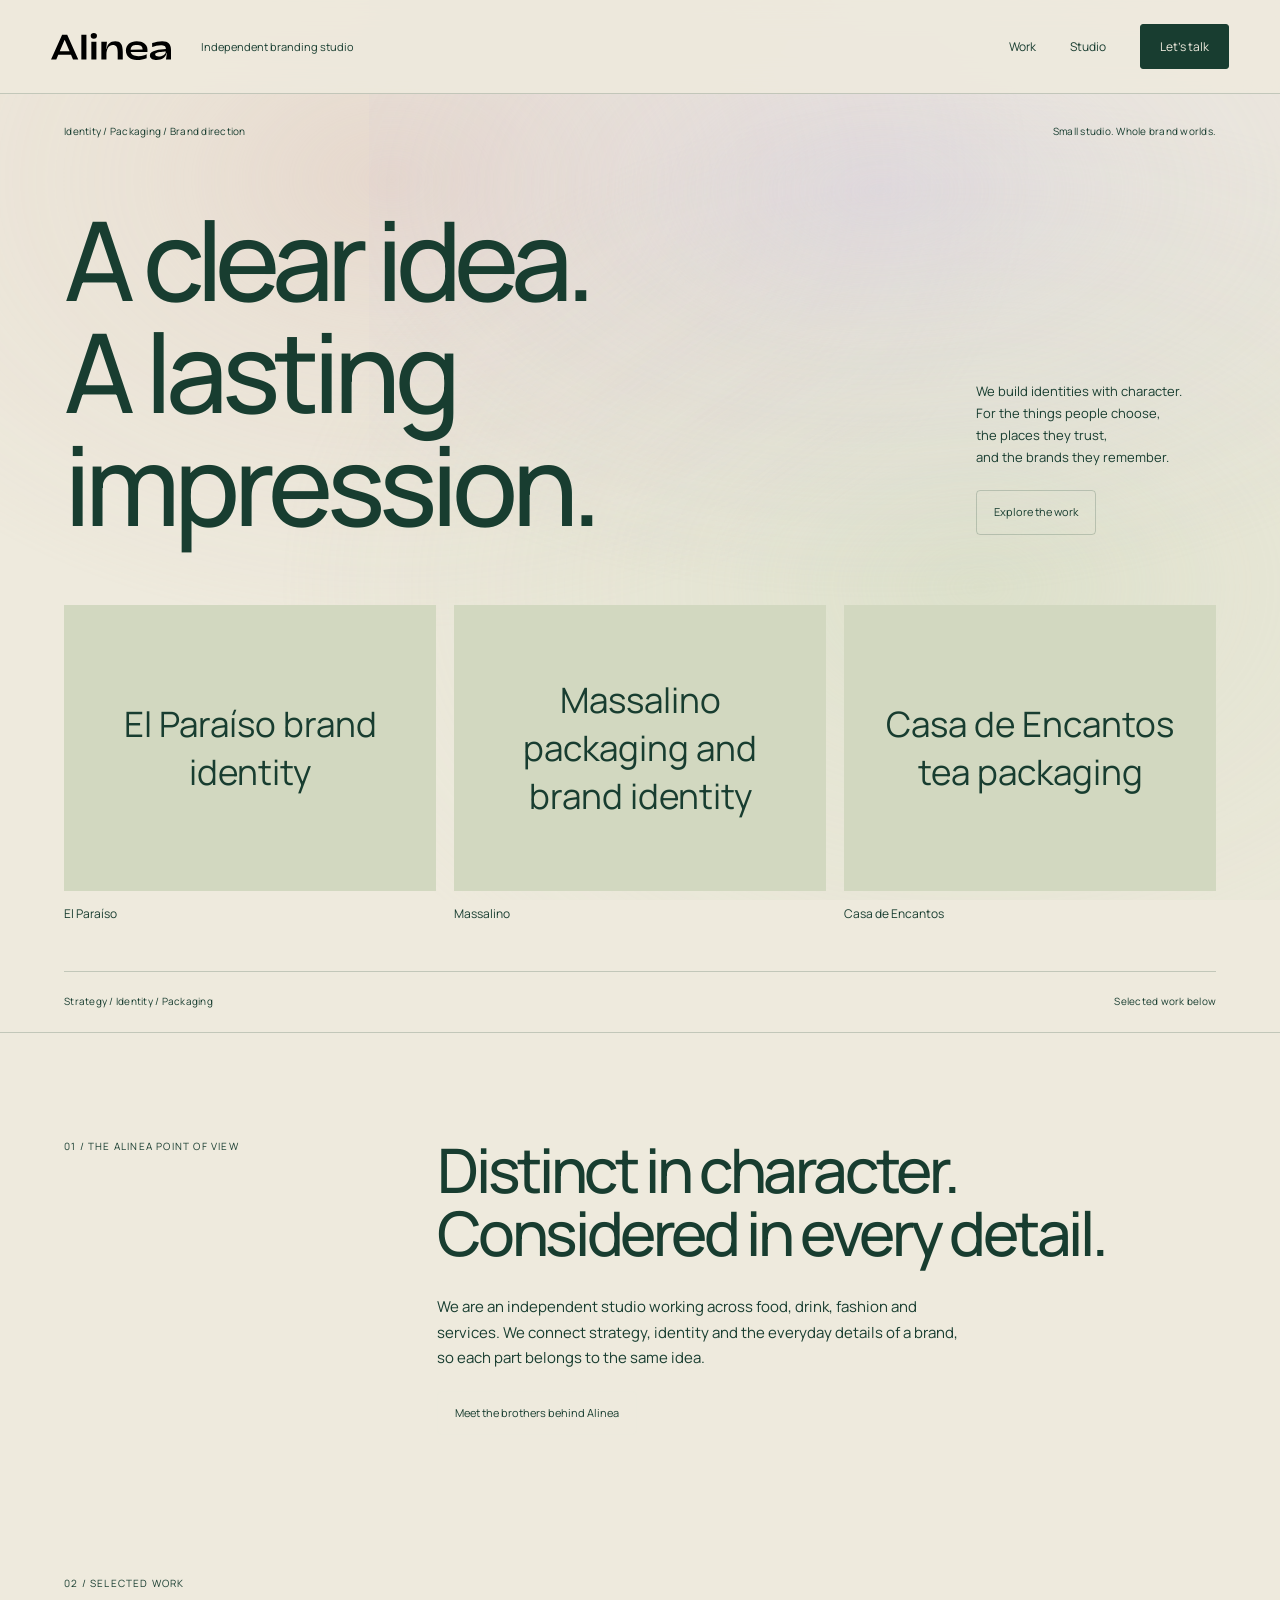
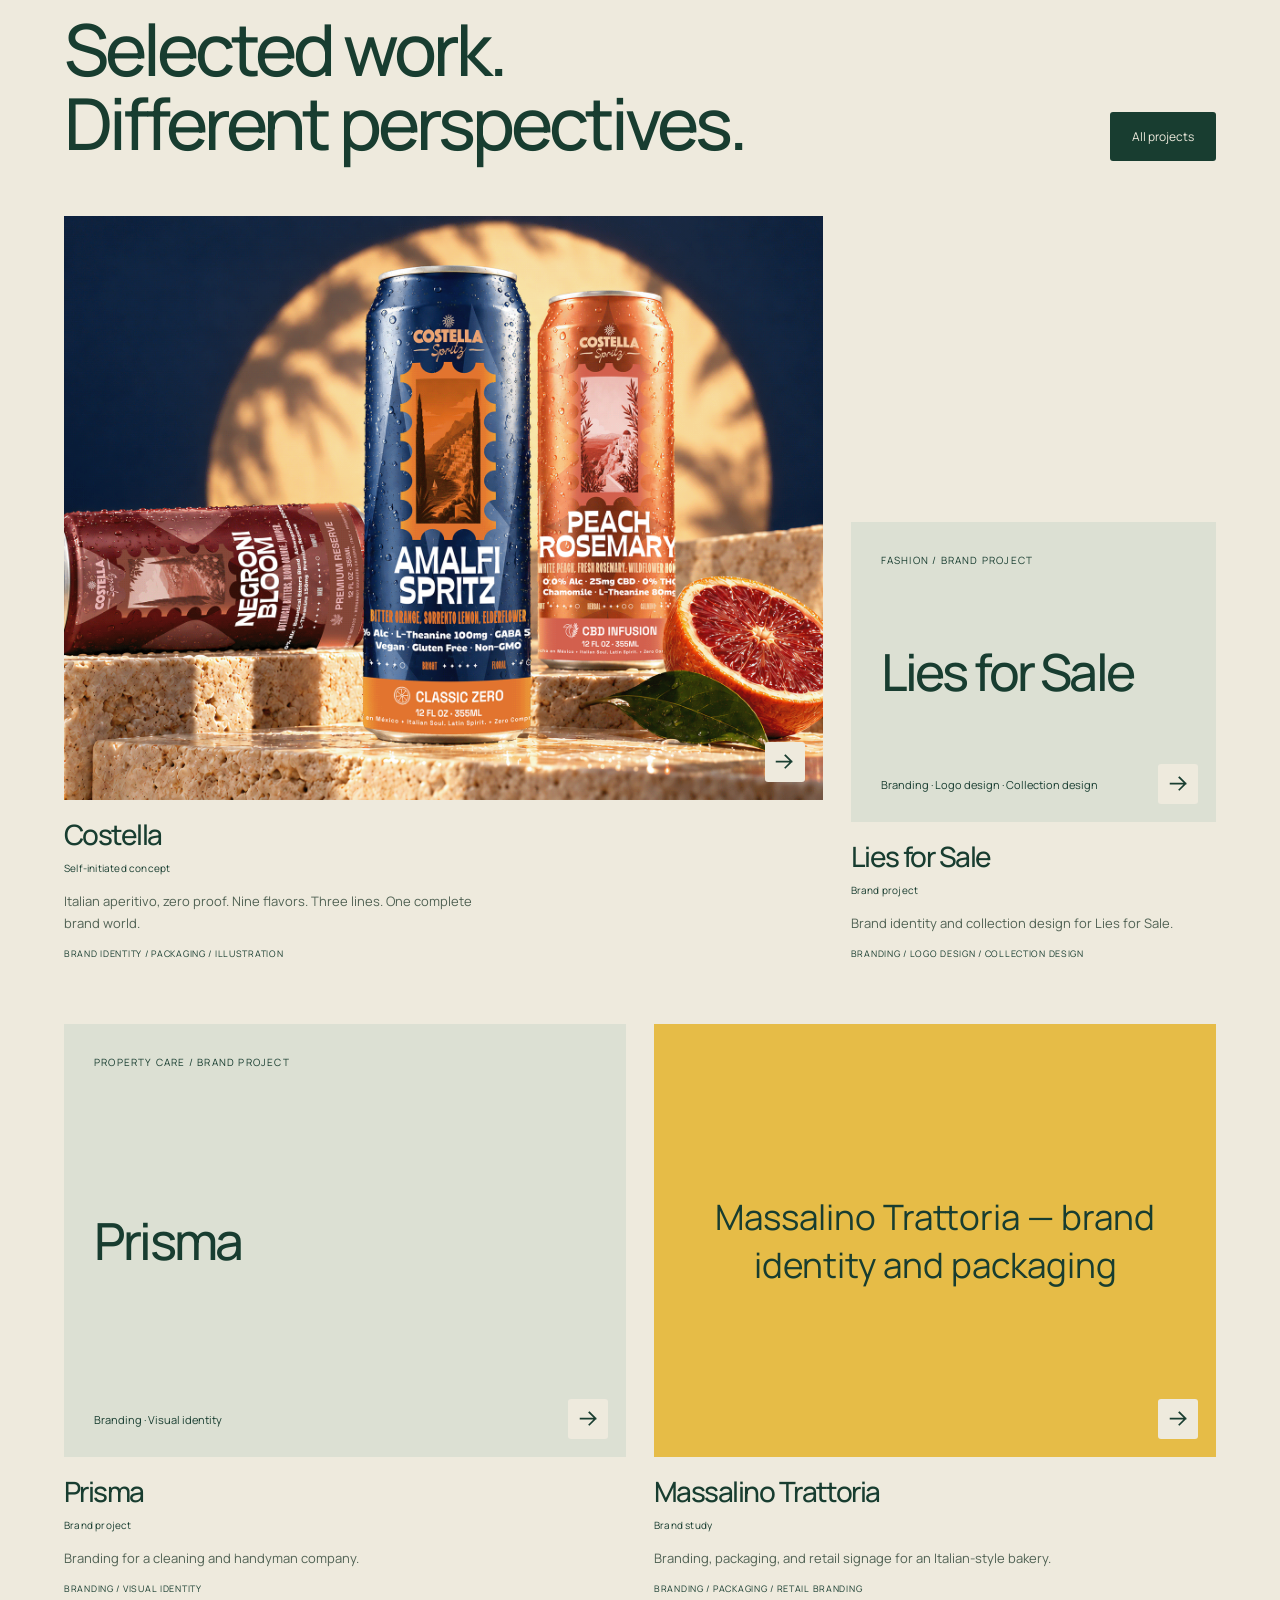
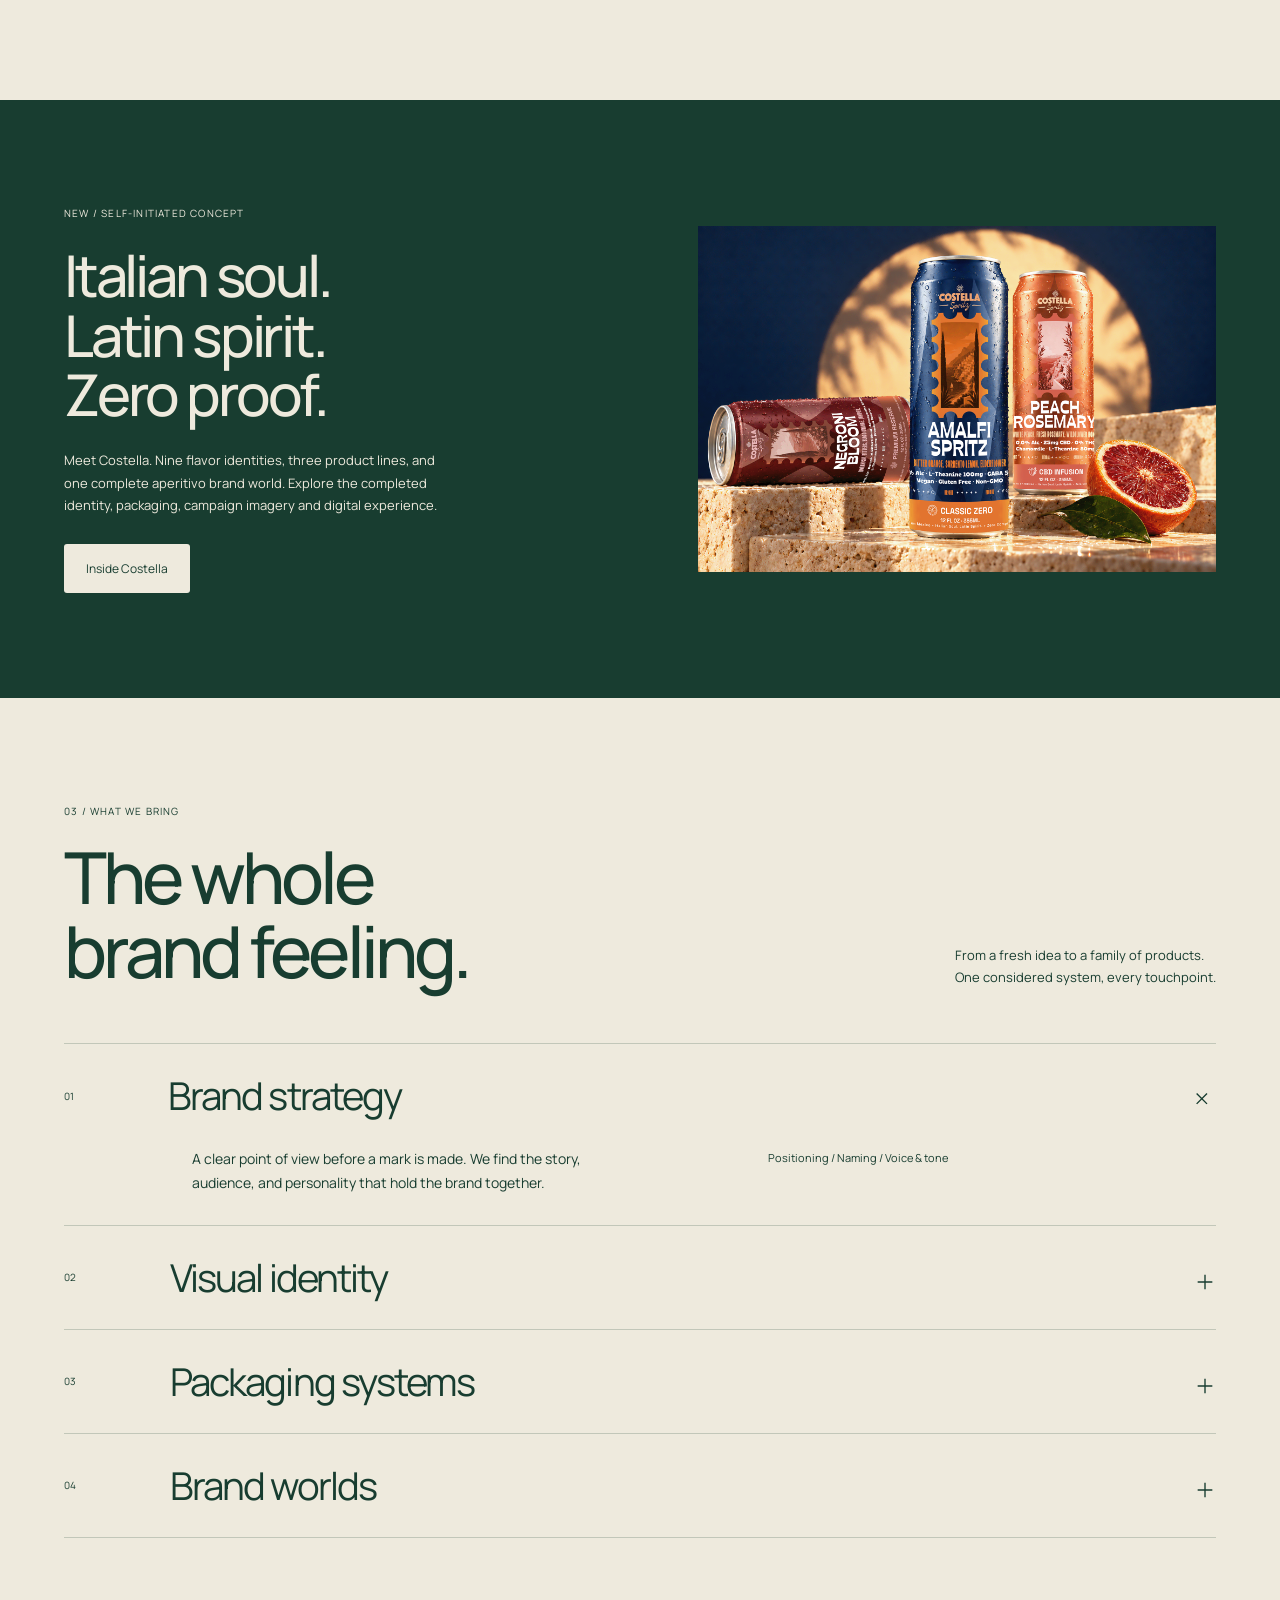
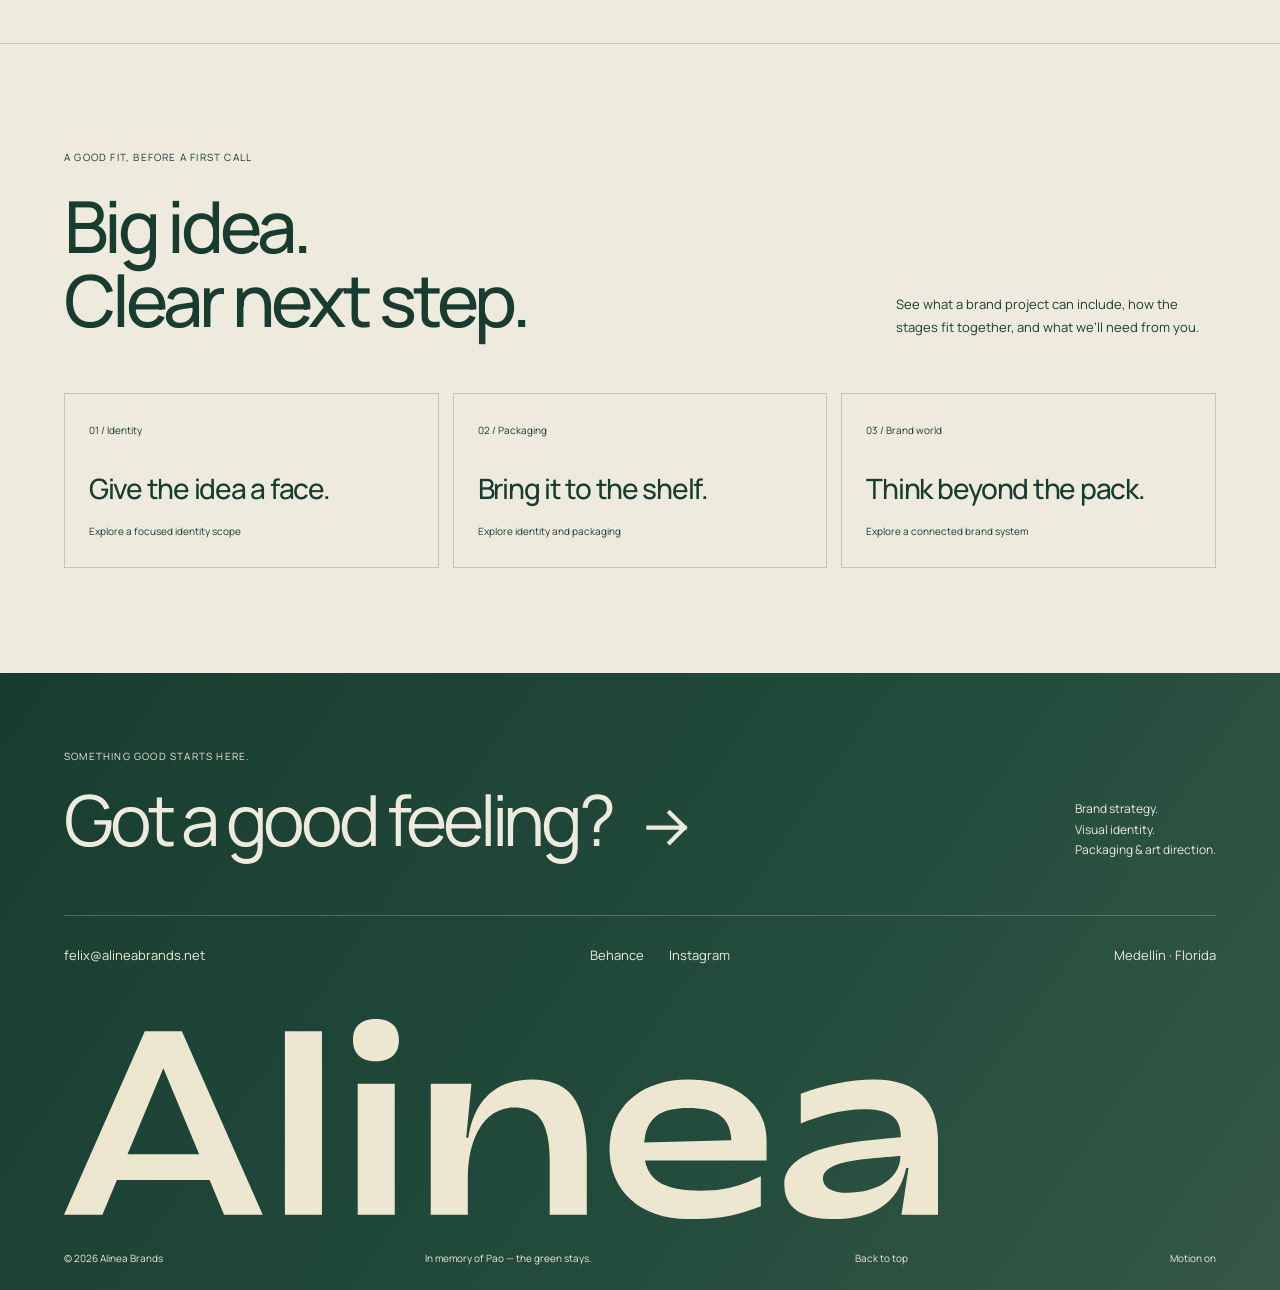
==== commit 4f25d887: "Add files via upload" ====
--- a/index.html
+++ b/index.html
@@ -1,7 +1,7 @@
-<!doctype html><html lang="en"><head><meta charset="utf-8"><meta name="viewport" content="width=device-width,initial-scale=1"><title>Branding with appetite — Alinea Brands</title><meta name="description" content="Alinea is an independent branding studio for food, drink, and everyday goods. Brand strategy, visual identity, packaging, and art direction."><meta name="theme-color" content="#183d30"><link rel="icon" href="alinea-icon.svg" type="image/svg+xml"><link rel="preconnect" href="https://fonts.googleapis.com"><link rel="preconnect" href="https://fonts.gstatic.com" crossorigin><link href="https://fonts.googleapis.com/css2?family=Manrope:wght@400;500;600;700;800&family=Instrument+Serif:ital@0;1&display=swap" rel="stylesheet"><link rel="stylesheet" href="styles.css"></head><body data-page="index"><a class="skip" href="#main">Skip to content</a><div class="ambient-wash" aria-hidden="true"><i></i><i></i><i></i></div><div class="progress" aria-hidden="true"></div><header class="nav"><a class="logo" href="index.html" aria-label="Alinea Brands home"><img src="alinea-wordmark.svg" alt="Alinea" width="120" height="28"></a><span class="nav-descriptor">Independent branding studio</span><nav id="navigation" aria-label="Main navigation"><a href="work.html" data-page="work">Work</a><a href="studio.html" data-page="studio">Studio</a><a class="nav-contact" href="contact.html" data-page="contact">Let’s talk </a></nav><button class="menu-toggle" aria-expanded="false" aria-controls="navigation" aria-label="Open navigation">Menu <span>+</span></button></header><main id="main">
-<section class="hero"><div class="hero-kicker"><span>Branding for food, drink &amp; everyday goods</span><span>Small studio. Whole brand worlds.</span></div><div class="hero-type"><h1>Made to be<br><em>picked up.</em></h1><div class="hero-aside"><img class="turning-mark" src="alinea-icon.svg" alt="" width="90" height="90"><p>From the first shelf glance<br>to the last little detail.<br>We give good products<br>a world of their own.</p><a class="text-link" href="work.html">Explore the work </a></div></div><div class="hero-shelf" aria-label="Featured brand projects"><a class="shelf-card shelf-one" href="project.html?p=el-paraiso-heladeria"><img src="https://patetefelix.github.io/portfolio/images/paraiso-thumb.jpg" alt="El Paraíso brand identity" fetchpriority="high"><span>El Paraíso </span></a><a class="shelf-card shelf-two" href="project.html?p=massalino-bakery"><img src="https://patetefelix.github.io/portfolio/images/massalino-thumb.jpeg" alt="Massalino packaging and brand identity" fetchpriority="high"><span>Massalino </span></a><a class="shelf-card shelf-three" href="project.html?p=casa-de-encantos"><img src="https://patetefelix.github.io/portfolio/images/casaencantos-thumb.jpg" alt="Casa de Encantos tea packaging"><span>Casa de Encantos </span></a></div><div class="hero-bottom"><span>Strategy / Identity / Packaging</span><span>Scroll for the good stuff </span></div></section>
-<section class="intro section"><p class="eyebrow">01 / The Alinea point of view</p><div><h2>Not another product.<br><em>Someone’s next favorite.</em></h2><p>We’re a small independent studio building brands for things people taste, hold, share, and come back for. Strategy gives them a point of view. Identity gives them a personality. Packaging makes the introduction.</p><a class="text-link" href="studio.html">Meet the brothers behind Alinea </a></div></section>
-<section class="selected section"><div class="section-head"><div><p class="eyebrow">02 / Selected work</p><h2>A taste of<br><em>what we do.</em></h2></div><a class="pill" href="work.html">All projects </a></div><div class="project-grid" id="homeProjects"></div><noscript><p>Explore our complete <a href="https://www.behance.net/alineabrands">Behance portfolio</a>.</p></noscript></section>
+<!doctype html><html lang="en"><head><meta charset="utf-8"><meta name="viewport" content="width=device-width,initial-scale=1"><title>Independent branding & design — Alinea Brands</title><meta name="description" content="Alinea is an independent branding studio for food, drink, and everyday goods. Brand strategy, visual identity, packaging, and art direction."><meta name="theme-color" content="#183d30"><link rel="icon" href="alinea-icon.svg" type="image/svg+xml"><link rel="preconnect" href="https://fonts.googleapis.com"><link rel="preconnect" href="https://fonts.gstatic.com" crossorigin><link href="https://fonts.googleapis.com/css2?family=Manrope:wght@400;500;600;700;800&display=swap" rel="stylesheet"><link rel="stylesheet" href="styles.css?v=20261002"><link rel="canonical" href="https://alineabrands.net/"></head><body data-page="index"><a class="skip" href="#main">Skip to content</a><div class="ambient-wash" aria-hidden="true"><i></i><i></i><i></i></div><div class="progress" aria-hidden="true"></div><header class="nav"><a class="logo" href="index.html" aria-label="Alinea Brands home"><img src="alinea-wordmark.svg" alt="Alinea" width="120" height="28"></a><span class="nav-descriptor">Independent branding studio</span><nav id="navigation" aria-label="Main navigation"><a href="work.html" data-page="work">Work</a><a href="studio.html" data-page="studio">Studio</a><a class="nav-contact" href="contact.html" data-page="contact">Let’s talk </a></nav><button class="menu-toggle" aria-expanded="false" aria-controls="navigation" aria-label="Open navigation">Menu <svg class="ui-icon" viewBox="0 0 24 24" aria-hidden="true" focusable="false"><use href="alinea-ui.svg#menu"></use></svg></button></header><main id="main">
+<section class="hero editorial-hero"><div class="hero-kicker"><span>Identity / Packaging / Brand direction</span><span>Small studio. Whole brand worlds.</span></div><div class="hero-type"><h1>A clear idea.<br><em>A lasting impression.</em></h1><div class="hero-aside"><p>We build identities with character.<br>For the things people choose,<br>the places they trust,<br>and the brands they remember.</p><a class="text-link" href="work.html">Explore the work </a></div></div><div class="hero-shelf" aria-label="Featured brand projects"><a class="shelf-card shelf-one" href="project.html?p=el-paraiso-heladeria"><img src="https://patetefelix.github.io/portfolio/images/paraiso-thumb.jpg" alt="El Paraíso brand identity" fetchpriority="high"><span>El Paraíso </span></a><a class="shelf-card shelf-two" href="project.html?p=massalino-bakery"><img src="https://patetefelix.github.io/portfolio/images/massalino-thumb.jpeg" alt="Massalino packaging and brand identity" fetchpriority="high"><span>Massalino </span></a><a class="shelf-card shelf-three" href="project.html?p=casa-de-encantos"><img src="https://patetefelix.github.io/portfolio/images/casaencantos-thumb.jpg" alt="Casa de Encantos tea packaging"><span>Casa de Encantos </span></a></div><div class="hero-bottom"><span>Strategy / Identity / Packaging</span><span>Selected work below </span></div></section>
+<section class="intro section"><p class="eyebrow">01 / The Alinea point of view</p><div><h2>Distinct in character.<br><em>Considered in every detail.</em></h2><p>We are an independent studio working across food, drink, fashion and services. We connect strategy, identity and the everyday details of a brand, so each part belongs to the same idea.</p><a class="text-link" href="studio.html">Meet the brothers behind Alinea </a></div></section>
+<section class="selected section"><div class="section-head"><div><p class="eyebrow">02 / Selected work</p><h2>Selected work.<br><em>Different perspectives.</em></h2></div><a class="pill" href="work.html">All projects </a></div><div class="project-grid" id="homeProjects"></div><noscript><p>Explore our complete <a href="https://www.behance.net/alineabrands">Behance portfolio</a>.</p></noscript></section>
 <section class="concept-feature section"><div><p class="eyebrow">New / Self-initiated concept</p><h2>Italian soul.<br>Latin spirit.<br><em>Zero proof.</em></h2><p>Meet Costella. Nine flavor identities, three product lines, and one complete aperitivo brand world. Explore the completed identity, packaging, campaign imagery and digital experience.</p><a class="pill cream" href="project.html?p=costella">Inside Costella </a></div><a class="concept-cover costella" href="project.html?p=costella"><span class="eyebrow">Costella / Concept project</span><strong>Costella</strong><span>Italian aperitivo, zero proof.</span><span class="concept-foot">Identity · Packaging · Illustration </span></a></section>
-<section class="services section"><div class="section-head"><div><p class="eyebrow">03 / What we bring</p><h2>The whole<br><em>brand feeling.</em></h2></div><p>From a fresh idea to a family of products.<br>One considered system, every touchpoint.</p></div><div class="service-list"><details open><summary><span>01</span>Brand strategy <b>+</b></summary><div><p>A clear point of view before a mark is made. We find the story, audience, and personality that hold the brand together.</p><span>Positioning / Naming / Voice &amp; tone</span></div></details><details><summary><span>02</span>Visual identity <b>+</b></summary><div><p>Distinctive identities with enough character to be recognized and enough range to keep growing.</p><span>Logo systems / Typography / Color / Guidelines</span></div></details><details><summary><span>03</span>Packaging systems <b>+</b></summary><div><p>A family resemblance across every flavor, format, and SKU. Packaging designed as part of the brand, from the start.</p><span>Labels / Structural direction / SKU architecture / Print artwork</span></div></details><details><summary><span>04</span>Brand worlds <b>+</b></summary><div><p>The imagery, illustration, and campaign language that make a product feel like it belongs to a bigger world.</p><span>Art direction / Illustration / Campaign concepts / Brand applications</span></div></details></div></section>
-<section class="scope-invitation section"><p class="eyebrow">A good fit, before a first call</p><div class="section-head"><h2>Big idea.<br><em>Clear next step.</em></h2><p>See what a brand project can include, how the stages fit together, and what we’ll need from you.</p></div><div class="scope-entry-links"><a href="studio.html?scope=identity#scope"><span>01 / Identity</span><b>Give the idea a face.</b><small>Explore a focused identity scope</small></a><a href="studio.html?scope=shelf#scope"><span>02 / Packaging</span><b>Bring it to the shelf.</b><small>Explore identity and packaging</small></a><a href="studio.html?scope=world#scope"><span>03 / Brand world</span><b>Think beyond the pack.</b><small>Explore a connected brand system</small></a></div></section></main><footer class="footer"><div class="footer-wash" aria-hidden="true"><i></i><i></i><i></i></div><div class="footer-top"><div><p class="eyebrow">Something good starts here.</p><a class="footer-cta" href="contact.html">Got a good <em>feeling?</em> <svg class="arrow-icon" viewBox="0 0 24 24" aria-hidden="true" focusable="false"><use href="alinea-arrow.svg#arrow"></use></svg></a></div><p>Brand strategy.<br>Visual identity.<br>Packaging &amp; art direction.</p></div><div class="footer-links"><a href="mailto:hello@alineabrands.com">hello@alineabrands.com</a><div><a href="https://www.behance.net/alineabrands" target="_blank" rel="noopener">Behance </a><a href="https://www.instagram.com/alineabrands/" target="_blank" rel="noopener">Instagram </a></div><span>Medellín · Florida</span></div><img class="footer-wordmark" src="alinea-wordmark.svg" alt="Alinea" width="900" height="206"><div class="footer-bottom"><span>© <span class="js-year">2026</span> Alinea Brands</span><span>In memory of Pao — the green stays.</span><a href="#main">Back to top </a></div></footer><script src="data.js"></script><script src="script.js"></script></body></html>+<section class="services section"><div class="section-head"><div><p class="eyebrow">03 / What we bring</p><h2>The whole<br><em>brand feeling.</em></h2></div><p>From a fresh idea to a family of products.<br>One considered system, every touchpoint.</p></div><div class="service-list"><details open><summary><span>01</span>Brand strategy <b><svg class="ui-icon" viewBox="0 0 24 24" aria-hidden="true" focusable="false"><use href="alinea-ui.svg#plus"></use></svg></b></summary><div><p>A clear point of view before a mark is made. We find the story, audience, and personality that hold the brand together.</p><span>Positioning / Naming / Voice &amp; tone</span></div></details><details><summary><span>02</span>Visual identity <b><svg class="ui-icon" viewBox="0 0 24 24" aria-hidden="true" focusable="false"><use href="alinea-ui.svg#plus"></use></svg></b></summary><div><p>Distinctive identities with enough character to be recognized and enough range to keep growing.</p><span>Logo systems / Typography / Color / Guidelines</span></div></details><details><summary><span>03</span>Packaging systems <b><svg class="ui-icon" viewBox="0 0 24 24" aria-hidden="true" focusable="false"><use href="alinea-ui.svg#plus"></use></svg></b></summary><div><p>A family resemblance across every flavor, format, and SKU. Packaging designed as part of the brand, from the start.</p><span>Labels / Structural direction / SKU architecture / Print artwork</span></div></details><details><summary><span>04</span>Brand worlds <b><svg class="ui-icon" viewBox="0 0 24 24" aria-hidden="true" focusable="false"><use href="alinea-ui.svg#plus"></use></svg></b></summary><div><p>The imagery, illustration, and campaign language that make a product feel like it belongs to a bigger world.</p><span>Art direction / Illustration / Campaign concepts / Brand applications</span></div></details></div></section>
+<section class="scope-invitation section"><p class="eyebrow">A good fit, before a first call</p><div class="section-head"><h2>Big idea.<br><em>Clear next step.</em></h2><p>See what a brand project can include, how the stages fit together, and what we’ll need from you.</p></div><div class="scope-entry-links"><a href="studio.html?scope=identity#scope"><span>01 / Identity</span><b>Give the idea a face.</b><small>Explore a focused identity scope</small></a><a href="studio.html?scope=shelf#scope"><span>02 / Packaging</span><b>Bring it to the shelf.</b><small>Explore identity and packaging</small></a><a href="studio.html?scope=world#scope"><span>03 / Brand world</span><b>Think beyond the pack.</b><small>Explore a connected brand system</small></a></div></section></main><footer class="footer"><div class="footer-top"><div><p class="eyebrow">Something good starts here.</p><a class="footer-cta" href="contact.html">Got a good <em>feeling?</em> <svg class="arrow-icon" viewBox="0 0 24 24" aria-hidden="true" focusable="false"><use href="alinea-arrow.svg#arrow"></use></svg></a></div><p>Brand strategy.<br>Visual identity.<br>Packaging &amp; art direction.</p></div><div class="footer-links"><a href="mailto:felix@alineabrands.net">felix@alineabrands.net</a><div><a href="https://www.behance.net/alineabrands" target="_blank" rel="noopener">Behance </a><a href="https://www.instagram.com/alineabrands/" target="_blank" rel="noopener">Instagram </a></div><span>Medellín · Florida</span></div><img class="footer-wordmark" src="alinea-wordmark.svg" alt="Alinea" width="900" height="206"><div class="footer-bottom"><span>© <span class="js-year">2026</span> Alinea Brands</span><span>In memory of Pao — the green stays.</span><a href="#main">Back to top </a></div></footer><script src="data.js?v=20261002"></script><script src="script.js?v=20261002"></script></body></html>
--- a/styles.css
+++ b/styles.css
@@ -1,10 +1,10 @@
-:root{--cream:#eeeadd;--green:#183d30;--ink:#183d30;--lime:#d3e58c;--line:#183d3033;--muted:#516254;--ease:cubic-bezier(.16,1,.3,1);font-family:Manrope,Arial,sans-serif;color:var(--ink);background:var(--cream)}*{box-sizing:border-box}html{scroll-behavior:smooth;scroll-padding-top:95px}body{margin:0}a{color:inherit;text-decoration:none}button,input,textarea,select{font:inherit}button,a,summary{touch-action:manipulation}button{cursor:pointer}img{display:block;max-width:100%}h1,h2,h3,p{margin:0}h1,h2,h3{font-weight:500;letter-spacing:-.065em}em{font-family:'Instrument Serif',Georgia,serif;font-weight:400}p{line-height:1.7}a:focus-visible,button:focus-visible,summary:focus-visible,input:focus-visible,textarea:focus-visible,select:focus-visible{outline:3px solid currentColor;outline-offset:5px}::selection{background:var(--green);color:var(--cream)}.skip{position:fixed;top:0;left:12px;transform:translateY(-150%);z-index:300;background:var(--green);color:var(--cream);padding:15px}.skip:focus{transform:none}.progress{position:fixed;top:0;left:0;width:100%;height:3px;background:var(--green);transform:scaleX(var(--progress,0));transform-origin:left;z-index:200}.nav{position:relative;z-index:100;display:flex;align-items:center;gap:30px;justify-content:space-between;padding:29px 4vw;border-bottom:1px solid var(--line);background:var(--cream)}.logo img{width:120px;height:auto}.nav-descriptor{margin-right:auto;font-size:10px}.nav nav{display:flex;align-items:center;gap:34px;font-size:12px}.nav-contact{padding:13px 19px;border:1px solid var(--line);border-radius:40px}.nav-contact span{margin-left:30px}.nav a:hover{opacity:.7}.nav a[aria-current]{text-decoration:underline;text-underline-offset:6px}.menu-toggle{display:none}.section{padding:105px 5vw}.eyebrow{text-transform:uppercase;font-size:10px;letter-spacing:.12em;line-height:1.6}.hero{padding:32px 5vw 24px;overflow:hidden}.hero-kicker,.hero-bottom{display:flex;justify-content:space-between;font-size:10px;letter-spacing:.025em}.hero-type{display:grid;grid-template-columns:1fr 250px;align-items:end;gap:30px;margin:40px 0 55px}.hero h1{font-size:clamp(80px,11.6vw,182px);line-height:.9;letter-spacing:-.085em}.hero h1 em{letter-spacing:-.055em}.hero-aside{padding-bottom:5px;font-size:12px}.turning-mark{width:60px;height:60px;object-fit:contain;margin-bottom:22px;animation:mark-turn 24s linear infinite}.hero-aside p{margin-bottom:22px}.text-link{display:inline-flex;gap:30px;align-items:center;border-bottom:1px solid currentColor;padding:10px 0;font-size:12px}.text-link span{transition:transform .4s}.text-link:hover span{transform:translate(3px,-3px)}.hero-shelf{display:grid;grid-template-columns:repeat(3,minmax(0,1fr));gap:28px;padding:20px 1vw 40px;perspective:1600px;transform:rotateX(var(--rx,0deg)) rotateY(var(--ry,0deg));transition:transform .8s var(--ease)}.shelf-card{padding:10px;background:#e6bc47;transform:rotate(-6deg);transition:transform .7s var(--ease);box-shadow:0 22px 24px -25px #183d3080;border-radius:8px}.shelf-card img{width:100%;aspect-ratio:1.45;object-fit:cover;object-position:center;border-radius:3px}.shelf-card span{display:flex;justify-content:space-between;padding:13px 5px 4px;font-size:11px}.shelf-card b{font-size:16px;font-weight:400}.shelf-two{background:#ccdcac;transform:rotate(4deg) translateY(12px)}.shelf-three{background:#b5bf98;transform:rotate(-3deg)}.shelf-card:hover,.shelf-card:focus-visible{transform:rotate(0) translateY(-12px)}.hero-bottom{border-top:1px solid var(--line);padding-top:22px}.intro{display:grid;grid-template-columns:1fr 2.3fr;gap:35px;background:var(--green);color:var(--cream)}h2{font-size:clamp(42px,5.6vw,82px);line-height:1.03}.intro p:not(.eyebrow){max-width:530px;font-size:15px;margin:30px 0 20px}.section-head{display:flex;justify-content:space-between;align-items:end;gap:30px;margin-bottom:55px}.section-head .eyebrow{margin-bottom:22px}.section-head>p{max-width:320px;font-size:13px}.pill{display:inline-flex;align-items:center;justify-content:space-between;gap:35px;padding:16px 22px;border-radius:100px;background:var(--green);color:var(--cream);font-size:12px;transition:transform .4s var(--ease)}.pill:hover{transform:translateY(-4px)}.pill.cream{background:var(--cream);color:var(--green)}.project-grid{display:grid;grid-template-columns:repeat(2,minmax(0,1fr));gap:55px 28px}.project-card:nth-child(even){margin-top:90px}.project-card{display:block;min-width:0}.project-media{overflow:hidden;background:var(--card-color,#d5dbbd);border-radius:5px;position:relative}.project-media img{width:100%;aspect-ratio:1.25;object-fit:cover;transition:transform 1s var(--ease)}.project-card:hover img{transform:scale(1.04)}.project-media .project-open{position:absolute;right:18px;bottom:18px;background:var(--cream);border-radius:50%;width:45px;height:45px;display:grid;place-items:center;transition:transform .4s}.project-card:hover .project-open{transform:rotate(45deg)}.project-info{padding-top:18px}.project-info>div{display:flex;justify-content:space-between;gap:20px}.project-info h3{font-size:27px;line-height:1.2}.project-info p{font-size:12px;max-width:440px;margin-top:12px;color:var(--muted)}.project-info small{font-size:9px;letter-spacing:.02em;white-space:nowrap;line-height:2}.project-tags{font-size:9px;text-transform:uppercase;letter-spacing:.08em;margin-top:13px}.concept-feature{background:var(--green);color:var(--cream);display:grid;grid-template-columns:1fr 1fr;gap:9vw;align-items:center}.concept-feature h2{margin:25px 0}.concept-feature p:not(.eyebrow){font-size:13px;max-width:390px;margin-bottom:28px}.concept-cover{aspect-ratio:1;display:flex;flex-direction:column;justify-content:space-between;gap:25px;padding:35px;color:#772e26;background:#edc5a3;border-radius:6px;min-width:0}.concept-cover strong{font-family:'Instrument Serif',Georgia,serif;font-weight:400;font-size:clamp(50px,6.5vw,105px);letter-spacing:-.06em;margin:auto 0 0}.concept-cover>span:not(.eyebrow){font-size:12px}.concept-foot{display:flex;justify-content:space-between;padding-top:45px;border-top:1px solid currentColor;margin-top:auto}.solferino{background:#e5d9cb;color:#8b1a41}.service-list details{border-top:1px solid var(--line)}.service-list details:last-child{border-bottom:1px solid var(--line)}summary{list-style:none;cursor:pointer;display:flex;align-items:center;gap:30px;font-size:clamp(24px,3.4vw,48px);letter-spacing:-.05em;padding:25px 0}summary::-webkit-details-marker{display:none}summary>span{font-size:10px;letter-spacing:0;margin-right:5vw}summary>b{margin-left:auto;font-weight:400;transition:transform .4s}details[open] summary>b{transform:rotate(45deg)}.service-list details>div{display:grid;grid-template-columns:1fr 1fr;gap:10vw;padding:0 0 30px 10vw}.service-list p{max-width:430px;font-size:14px}.service-list details>div>span{font-size:11px;line-height:2}.footer{padding:75px 5vw 25px;background:var(--green);color:var(--cream);overflow:hidden}.footer-top{display:flex;justify-content:space-between;align-items:end;gap:30px;padding-bottom:55px;border-bottom:1px solid #eeeadd40}.footer-top>p{font-size:12px}.footer-cta{display:block;font-size:clamp(30px,4.5vw,66px);letter-spacing:-.06em;margin-top:15px}.footer-cta>span{display:inline-block;margin-left:25px;transition:transform .5s}.footer-cta:hover>span{transform:translate(6px,-6px)}.footer-links{display:flex;justify-content:space-between;gap:25px;margin:30px 0 55px;font-size:11px}.footer-links>div{display:flex;gap:25px}.footer-wordmark{width:100%;height:auto;filter:brightness(0) invert(94%) sepia(11%) saturate(331%);opacity:.92}.footer-bottom{display:flex;justify-content:space-between;gap:20px;font-size:9px;margin-top:32px}.reveal{opacity:1}.motion .reveal{opacity:0;transform:translateY(25px);transition:opacity .8s,transform 1s var(--ease)}.motion .reveal.visible{opacity:1;transform:none}@keyframes mark-turn{to{transform:rotateY(360deg)}}
+:root{--cream:#eeeadd;--green:#183d30;--ink:#183d30;--lime:#d3e58c;--line:#183d3033;--muted:#516254;--ease:cubic-bezier(.16,1,.3,1);font-family:Manrope,Arial,sans-serif;color:var(--ink);background:var(--cream)}*{box-sizing:border-box}html{scroll-behavior:smooth;scroll-padding-top:95px}body{margin:0}a{color:inherit;text-decoration:none}button,input,textarea,select{font:inherit}button,a,summary{touch-action:manipulation}button{cursor:pointer}img{display:block;max-width:100%}h1,h2,h3,p{margin:0}h1,h2,h3{font-weight:500;letter-spacing:-.065em}em{font-family:Manrope,Arial,sans-serif;font-weight:400}p{line-height:1.7}a:focus-visible,button:focus-visible,summary:focus-visible,input:focus-visible,textarea:focus-visible,select:focus-visible{outline:3px solid currentColor;outline-offset:5px}::selection{background:var(--green);color:var(--cream)}.skip{position:fixed;top:0;left:12px;transform:translateY(-150%);z-index:300;background:var(--green);color:var(--cream);padding:15px}.skip:focus{transform:none}.progress{position:fixed;top:0;left:0;width:100%;height:3px;background:var(--green);transform:scaleX(var(--progress,0));transform-origin:left;z-index:200}.nav{position:relative;z-index:100;display:flex;align-items:center;gap:30px;justify-content:space-between;padding:29px 4vw;border-bottom:1px solid var(--line);background:var(--cream)}.logo img{width:120px;height:auto}.nav-descriptor{margin-right:auto;font-size:10px}.nav nav{display:flex;align-items:center;gap:34px;font-size:12px}.nav-contact{padding:13px 19px;border:1px solid var(--line);border-radius:40px}.nav-contact span{margin-left:30px}.nav a:hover{opacity:.7}.nav a[aria-current]{text-decoration:underline;text-underline-offset:6px}.menu-toggle{display:none}.section{padding:105px 5vw}.eyebrow{text-transform:uppercase;font-size:10px;letter-spacing:.12em;line-height:1.6}.hero{padding:32px 5vw 24px;overflow:hidden}.hero-kicker,.hero-bottom{display:flex;justify-content:space-between;font-size:10px;letter-spacing:.025em}.hero-type{display:grid;grid-template-columns:1fr 250px;align-items:end;gap:30px;margin:40px 0 55px}.hero h1{font-size:clamp(80px,11.6vw,182px);line-height:.9;letter-spacing:-.085em}.hero h1 em{letter-spacing:-.055em}.hero-aside{padding-bottom:5px;font-size:12px}.hero-aside p{margin-bottom:22px}.text-link{display:inline-flex;gap:30px;align-items:center;border-bottom:1px solid currentColor;padding:10px 0;font-size:12px}.text-link span{transition:transform .4s}.text-link:hover span{transform:translate(3px,-3px)}.hero-shelf{display:grid;grid-template-columns:repeat(3,minmax(0,1fr));gap:28px;padding:20px 1vw 40px;perspective:1600px;transform:rotateX(var(--rx,0deg)) rotateY(var(--ry,0deg));transition:transform .8s var(--ease)}.shelf-card{padding:10px;background:#e6bc47;transform:rotate(-6deg);transition:transform .7s var(--ease);box-shadow:0 22px 24px -25px #183d3080;border-radius:8px}.shelf-card img{width:100%;aspect-ratio:1.45;object-fit:cover;object-position:center;border-radius:3px}.shelf-card span{display:flex;justify-content:space-between;padding:13px 5px 4px;font-size:11px}.shelf-card b{font-size:16px;font-weight:400}.shelf-two{background:#ccdcac;transform:rotate(4deg) translateY(12px)}.shelf-three{background:#b5bf98;transform:rotate(-3deg)}.shelf-card:hover,.shelf-card:focus-visible{transform:rotate(0) translateY(-12px)}.hero-bottom{border-top:1px solid var(--line);padding-top:22px}.intro{display:grid;grid-template-columns:1fr 2.3fr;gap:35px;background:var(--green);color:var(--cream)}h2{font-size:clamp(42px,5.6vw,82px);line-height:1.03}.intro p:not(.eyebrow){max-width:530px;font-size:15px;margin:30px 0 20px}.section-head{display:flex;justify-content:space-between;align-items:end;gap:30px;margin-bottom:55px}.section-head .eyebrow{margin-bottom:22px}.section-head>p{max-width:320px;font-size:13px}.pill{display:inline-flex;align-items:center;justify-content:space-between;gap:35px;padding:16px 22px;border-radius:100px;background:var(--green);color:var(--cream);font-size:12px;transition:transform .4s var(--ease)}.pill:hover{transform:translateY(-4px)}.pill.cream{background:var(--cream);color:var(--green)}.project-grid{display:grid;grid-template-columns:repeat(2,minmax(0,1fr));gap:55px 28px}.project-card:nth-child(even){margin-top:90px}.project-card{display:block;min-width:0}.project-media{overflow:hidden;background:var(--card-color,#d5dbbd);border-radius:5px;position:relative}.project-media img{width:100%;aspect-ratio:1.25;object-fit:cover;transition:transform 1s var(--ease)}.project-card:hover img{transform:scale(1.04)}.project-media .project-open{position:absolute;right:18px;bottom:18px;background:var(--cream);border-radius:50%;width:45px;height:45px;display:grid;place-items:center;transition:transform .4s}.project-card:hover .project-open{transform:rotate(45deg)}.project-info{padding-top:18px}.project-info>div{display:flex;justify-content:space-between;gap:20px}.project-info h3{font-size:27px;line-height:1.2}.project-info p{font-size:12px;max-width:440px;margin-top:12px;color:var(--muted)}.project-info small{font-size:9px;letter-spacing:.02em;white-space:nowrap;line-height:2}.project-tags{font-size:9px;text-transform:uppercase;letter-spacing:.08em;margin-top:13px}.concept-feature{background:var(--green);color:var(--cream);display:grid;grid-template-columns:1fr 1fr;gap:9vw;align-items:center}.concept-feature h2{margin:25px 0}.concept-feature p:not(.eyebrow){font-size:13px;max-width:390px;margin-bottom:28px}.concept-cover{aspect-ratio:1;display:flex;flex-direction:column;justify-content:space-between;gap:25px;padding:35px;color:#772e26;background:#edc5a3;border-radius:6px;min-width:0}.concept-cover strong{font-family:Manrope,Arial,sans-serif;font-weight:400;font-size:clamp(50px,6.5vw,105px);letter-spacing:-.06em;margin:auto 0 0}.concept-cover>span:not(.eyebrow){font-size:12px}.concept-foot{display:flex;justify-content:space-between;padding-top:45px;border-top:1px solid currentColor;margin-top:auto}.solferino{background:#e5d9cb;color:#8b1a41}.service-list details{border-top:1px solid var(--line)}.service-list details:last-child{border-bottom:1px solid var(--line)}summary{list-style:none;cursor:pointer;display:flex;align-items:center;gap:30px;font-size:clamp(24px,3.4vw,48px);letter-spacing:-.05em;padding:25px 0}summary::-webkit-details-marker{display:none}summary>span{font-size:10px;letter-spacing:0;margin-right:5vw}summary>b{margin-left:auto;font-weight:400;transition:transform .4s}details[open] summary>b{transform:rotate(45deg)}.service-list details>div{display:grid;grid-template-columns:1fr 1fr;gap:10vw;padding:0 0 30px 10vw}.service-list p{max-width:430px;font-size:14px}.service-list details>div>span{font-size:11px;line-height:2}.footer{padding:75px 5vw 25px;background:var(--green);color:var(--cream);overflow:hidden}.footer-top{display:flex;justify-content:space-between;align-items:end;gap:30px;padding-bottom:55px;border-bottom:1px solid #eeeadd40}.footer-top>p{font-size:12px}.footer-cta{display:block;font-size:clamp(30px,4.5vw,66px);letter-spacing:-.06em;margin-top:15px}.footer-cta>span{display:inline-block;margin-left:25px;transition:transform .5s}.footer-cta:hover>span{transform:translate(6px,-6px)}.footer-links{display:flex;justify-content:space-between;gap:25px;margin:30px 0 55px;font-size:11px}.footer-links>div{display:flex;gap:25px}.footer-wordmark{width:100%;height:auto;filter:brightness(0) invert(94%) sepia(11%) saturate(331%);opacity:.92}.footer-bottom{display:flex;justify-content:space-between;gap:20px;font-size:9px;margin-top:32px}.reveal{opacity:1}.motion .reveal{opacity:0;transform:translateY(25px);transition:opacity .8s,transform 1s var(--ease)}.motion .reveal.visible{opacity:1;transform:none}
 @media(min-width:1800px){.hero,.section,.footer{padding-left:max(5vw,calc((100vw - 1650px)/2));padding-right:max(5vw,calc((100vw - 1650px)/2))}}
 @media(max-width:900px){.nav-descriptor{display:none}.hero-type{grid-template-columns:1fr 170px}.hero h1{font-size:12vw}.hero-aside{font-size:10px}.hero-shelf{gap:15px}.section{padding:75px 5vw}.intro{grid-template-columns:1fr 3fr}.concept-feature{gap:35px}.concept-cover{padding:25px}.project-info>div{display:block}.project-info small{display:block;margin-top:6px}}
-@media(max-width:600px){.nav{padding:22px 5vw}.logo img{width:105px}.menu-toggle{display:flex;gap:18px;border:0;background:none;color:var(--ink);font-size:12px;padding:10px}.nav nav{display:none;position:absolute;top:100%;left:0;right:0;background:var(--cream);padding:25px 5vw 35px;flex-direction:column;align-items:stretch;border-bottom:1px solid var(--line);font-size:24px}.nav.menu-open nav{display:flex}.nav-contact{border:0;padding:0}.hero-kicker{font-size:8px}.hero-kicker>span:last-child{display:none}.hero-type{grid-template-columns:1fr;margin:32px 0 28px;gap:25px}.hero h1{font-size:18vw}.hero-aside{display:flex;flex-wrap:wrap;gap:20px;align-items:center;font-size:11px}.turning-mark{width:45px;height:45px;margin:0}.hero-aside p{margin:0}.hero-aside .text-link{margin-left:auto}.hero-shelf{grid-template-columns:repeat(3,70%);gap:20px;overflow-x:auto;margin:0 -5vw;padding:25px 10vw 45px;scroll-snap-type:x mandatory;transform:none}.shelf-card{scroll-snap-align:center}.shelf-card img{aspect-ratio:1.2}.hero-bottom{font-size:8px}.section{padding:60px 5vw}.intro{grid-template-columns:1fr;gap:30px}h2{font-size:43px}.intro p:not(.eyebrow){font-size:13px}.section-head{align-items:start;gap:20px}.section-head .pill{padding:13px 15px;gap:14px;font-size:10px}.project-grid{grid-template-columns:1fr;gap:35px}.project-card:nth-child(even){margin-top:0}.project-info>div{display:flex}.project-info h3{font-size:25px}.project-info small{font-size:8px;margin:0}.concept-feature{grid-template-columns:1fr}.concept-cover strong{font-size:70px}.service-list details>div{grid-template-columns:1fr;padding-left:0;gap:20px}summary{font-size:27px;gap:15px}summary>span{margin-right:0}.services .section-head{display:block}.section-head>p{margin-top:20px}.footer-top{display:block}.footer-top>p{margin-top:25px}.footer-links{flex-direction:column}.footer-bottom{flex-wrap:wrap;font-size:8px}.footer{padding-top:50px}}
+@media(max-width:600px){.nav{padding:22px 5vw}.logo img{width:105px}.menu-toggle{display:flex;gap:18px;border:0;background:none;color:var(--ink);font-size:12px;padding:10px}.nav nav{display:none;position:absolute;top:100%;left:0;right:0;background:var(--cream);padding:25px 5vw 35px;flex-direction:column;align-items:stretch;border-bottom:1px solid var(--line);font-size:24px}.nav.menu-open nav{display:flex}.nav-contact{border:0;padding:0}.hero-kicker{font-size:8px}.hero-kicker>span:last-child{display:none}.hero-type{grid-template-columns:1fr;margin:32px 0 28px;gap:25px}.hero h1{font-size:18vw}.hero-aside{display:flex;flex-wrap:wrap;gap:20px;align-items:center;font-size:11px}.hero-aside p{margin:0}.hero-aside .text-link{margin-left:auto}.hero-shelf{grid-template-columns:repeat(3,70%);gap:20px;overflow-x:auto;margin:0 -5vw;padding:25px 10vw 45px;scroll-snap-type:x mandatory;transform:none}.shelf-card{scroll-snap-align:center}.shelf-card img{aspect-ratio:1.2}.hero-bottom{font-size:8px}.section{padding:60px 5vw}.intro{grid-template-columns:1fr;gap:30px}h2{font-size:43px}.intro p:not(.eyebrow){font-size:13px}.section-head{align-items:start;gap:20px}.section-head .pill{padding:13px 15px;gap:14px;font-size:10px}.project-grid{grid-template-columns:1fr;gap:35px}.project-card:nth-child(even){margin-top:0}.project-info>div{display:flex}.project-info h3{font-size:25px}.project-info small{font-size:8px;margin:0}.concept-feature{grid-template-columns:1fr}.concept-cover strong{font-size:70px}.service-list details>div{grid-template-columns:1fr;padding-left:0;gap:20px}summary{font-size:27px;gap:15px}summary>span{margin-right:0}.services .section-head{display:block}.section-head>p{margin-top:20px}.footer-top{display:block}.footer-top>p{margin-top:25px}.footer-links{flex-direction:column}.footer-bottom{flex-wrap:wrap;font-size:8px}.footer{padding-top:50px}}
 @media(prefers-reduced-motion:reduce){html{scroll-behavior:auto}*,*::before,*::after{animation:none!important;transition:none!important}.motion .reveal{opacity:1;transform:none}.hero-shelf{transform:none}}
 /* Collection, case studies, studio, and contact. */
-.page-intro{padding-top:80px;padding-bottom:55px}.page-intro h1,.error-page h1{font-size:clamp(62px,9vw,140px);line-height:.98;letter-spacing:-.075em;margin-top:28px}.page-intro-bottom{display:flex;justify-content:space-between;gap:30px;margin-top:45px;font-size:12px}.page-intro-bottom>p{max-width:610px;font-size:14px}.work-collection{padding-top:0}.filters{display:flex;gap:8px;flex-wrap:wrap;padding:24px 0;border-top:1px solid var(--line);margin-bottom:25px}.filters button{background:none;border:1px solid var(--line);border-radius:50px;color:var(--ink);padding:12px 20px;font-size:11px}.filters button[aria-pressed=true]{background:var(--green);color:var(--cream)}.project-media .concept-cover{aspect-ratio:1.25;border-radius:0;padding:25px}.project-media .concept-cover strong{font-size:clamp(40px,5.5vw,80px)}.project-media .concept-foot{padding-top:18px}.project-media .concept-cover>span{font-size:10px}.concept-cover{position:relative;overflow:hidden}.concept-cover .pending-art{display:block;opacity:0;position:absolute;inset:0;width:100%;height:100%;object-fit:cover}.concept-cover.art-ready .pending-art{display:block;opacity:1}.concept-cover.art-ready>span,.concept-cover.art-ready>strong{visibility:hidden}.image-fallback{display:grid;place-items:center;min-height:240px;padding:30px;background:var(--card-color,#d2d8c0);color:var(--green);font-family:'Instrument Serif',Georgia,serif;font-size:35px;aspect-ratio:1.3;text-align:center}.case-heading{padding-top:40px;padding-bottom:0}.case-title{display:flex;justify-content:space-between;align-items:end;gap:5vw;margin:65px 0 50px}.case-title h1{font-size:clamp(60px,8vw,126px);line-height:1;margin-top:20px;overflow-wrap:anywhere}.case-title>p{max-width:300px;flex-shrink:0;font-size:13px;padding-bottom:5px}.case-cover{background:var(--card-color)}.case-cover>img{width:100%;max-height:85vh;object-fit:contain}.case-cover>.concept-cover{aspect-ratio:2;padding:45px}.case-cover>.concept-cover strong{font-size:clamp(80px,14vw,210px);text-align:center}.case-cover>.concept-cover>span:not(.eyebrow){text-align:center}.case-cover>.concept-cover .concept-foot{text-align:left}.case-story{display:grid;grid-template-columns:1fr 2.4fr;gap:9vw}.case-story aside{align-self:start;position:sticky;top:40px}.case-story dl{font-size:11px;margin:28px 0}.case-story dt{color:var(--muted);margin-top:24px}.case-story dd{margin:8px 0 0;line-height:1.8;max-width:240px}.case-lead{font-size:clamp(22px,2.5vw,35px);letter-spacing:-.03em;line-height:1.45;margin-bottom:55px}.story-section{display:grid;grid-template-columns:35px 1fr;gap:15px;border-top:1px solid var(--line);padding:32px 0}.story-section h2{font-size:32px;line-height:1.2;margin-bottom:20px}.story-section p,.story-section li{font-size:14px;line-height:1.9;color:var(--muted)}.story-section ul{padding-left:18px}.story-section li{margin-bottom:9px}.case-gallery{padding-top:0;display:grid;grid-template-columns:repeat(2,minmax(0,1fr));gap:20px}.gallery-image{position:relative;background:#e0e0ce;padding:0;border:0;align-self:start;color:var(--green);overflow:hidden}.gallery-image:nth-child(3n+1){grid-column:1/-1}.gallery-image img{width:100%;height:auto}.gallery-image>span{position:absolute;right:20px;bottom:20px;background:var(--cream);width:40px;height:40px;border-radius:50%;display:grid;place-items:center;transition:transform .4s}.gallery-image:hover>span{transform:rotate(45deg)}.imagery-note{background:#e1e3d0;text-align:center}.imagery-note h2{margin:25px 0}.imagery-note p:last-child{font-size:13px}.next-study{border-top:1px solid var(--line)}.next-study>a{display:flex;justify-content:space-between;align-items:center;font-size:clamp(35px,6vw,85px);letter-spacing:-.06em;margin-top:20px;line-height:1.1;gap:30px}.next-study>a span{transition:transform .5s}.next-study>a:hover span{transform:translate(10px,-10px)}.lightbox{position:fixed;inset:0;width:calc(100% - 32px);max-width:1300px;height:calc(100dvh - 32px);max-height:none;border:0;padding:0;background:var(--cream);color:var(--green)}.lightbox::backdrop{background:#071e18e8;backdrop-filter:blur(10px)}.lightbox-toolbar{height:65px;display:flex;align-items:center;gap:25px;padding:10px 25px;border-bottom:1px solid var(--line)}.lightbox-toolbar button{min-width:44px;min-height:44px;border:0;background:none;color:inherit;font-size:15px}.lightbox-toolbar [data-close]{margin-left:auto}.lightbox-count{font-size:11px}.lightbox-scroll{height:calc(100% - 65px);overflow:auto;overscroll-behavior:contain}.lightbox-scroll img{margin:auto;width:100%;height:auto}.team-section{padding-top:20px}.team-grid{display:grid;grid-template-columns:1fr 1fr;gap:8vw}.team-grid article:nth-child(2){padding-top:110px}.portrait{background:#c3ceac;overflow:hidden;border-radius:5px}.portrait img{width:100%;height:550px;object-fit:cover;object-position:center 25%;filter:grayscale(1);transition:filter .7s,transform 1s var(--ease)}.portrait:hover img{filter:none;transform:scale(1.025)}.portrait-diego{background:#d5bda0}.team-name{display:flex;align-items:center;justify-content:space-between;margin:25px 0 13px}.team-name h2{font-size:38px}.team-name span{font-size:10px}.team-grid article>p{font-size:12px;margin-bottom:15px}.team-grid article>p:last-child{font-size:13px;max-width:420px;color:var(--muted)}.studio-belief{background:var(--green);color:var(--cream)}.studio-belief h2{margin:30px 0}.studio-belief>p:last-child{font-size:14px;max-width:610px;margin-left:auto}.process-grid{display:grid;grid-template-columns:repeat(3,minmax(0,1fr));gap:35px}.process-grid article{padding-top:25px;border-top:1px solid var(--line)}.process-grid span{font-size:9px;text-transform:uppercase;letter-spacing:.07em}.process-grid h3{font-size:40px;line-height:1.1;margin:28px 0 22px}.process-grid p{font-size:13px;max-width:320px;color:var(--muted)}.faq-section{padding-top:0}.faq-section summary{font-size:25px}.contact-layout{display:grid;grid-template-columns:1fr 1.5fr;gap:10vw;padding-top:0}.contact-layout aside>p{font-size:13px;margin:30px 0}.contact-layout .text-link{font-size:14px}.contact-note{color:var(--muted)}form{display:flex;flex-direction:column;gap:25px}form label,legend{font-size:11px;display:flex;flex-direction:column;gap:10px}form input:not([type=checkbox]),textarea{border:0;border-bottom:1px solid var(--line);border-radius:0;background:transparent;color:var(--green);width:100%;padding:13px 0;font-size:14px}form textarea{resize:vertical;line-height:1.6}form input::placeholder,form textarea::placeholder{color:var(--muted);opacity:.9}.form-row{display:grid;grid-template-columns:1fr 1fr;gap:22px}fieldset{border:0;padding:0;margin:0}legend{padding:0 0 15px}.service-options{display:flex;gap:10px;flex-wrap:wrap}.service-options label{position:relative;flex-direction:row;align-items:center;gap:7px;padding:12px;border:1px solid var(--line);border-radius:30px;cursor:pointer}.service-options input{accent-color:var(--green)}.service-options label:has(:checked){background:var(--green);color:var(--cream)}.form-actions{display:flex;align-items:center;gap:25px}.form-actions .pill{border:0}.copy-brief{background:none;border:0;border-bottom:1px solid currentColor;color:var(--green);font-size:11px;padding:7px 0}.form-help,#formStatus{font-size:11px;line-height:1.8;color:var(--muted)}.error-page{min-height:65vh}.error-page p:not(.eyebrow){margin:30px 0}.motion-toggle{background:none;color:inherit;border:0;padding:0;font:inherit;cursor:pointer}html[data-motion=off] *,html[data-motion=off] *::before,html[data-motion=off] *::after{animation:none!important;transition:none!important;scroll-behavior:auto!important}html[data-motion=off] .hero-shelf{transform:none}
+.page-intro{padding-top:80px;padding-bottom:55px}.page-intro h1,.error-page h1{font-size:clamp(62px,9vw,140px);line-height:.98;letter-spacing:-.075em;margin-top:28px}.page-intro-bottom{display:flex;justify-content:space-between;gap:30px;margin-top:45px;font-size:12px}.page-intro-bottom>p{max-width:610px;font-size:14px}.work-collection{padding-top:0}.filters{display:flex;gap:8px;flex-wrap:wrap;padding:24px 0;border-top:1px solid var(--line);margin-bottom:25px}.filters button{background:none;border:1px solid var(--line);border-radius:50px;color:var(--ink);padding:12px 20px;font-size:11px}.filters button[aria-pressed=true]{background:var(--green);color:var(--cream)}.project-media .concept-cover{aspect-ratio:1.25;border-radius:0;padding:25px}.project-media .concept-cover strong{font-size:clamp(40px,5.5vw,80px)}.project-media .concept-foot{padding-top:18px}.project-media .concept-cover>span{font-size:10px}.concept-cover{position:relative;overflow:hidden}.concept-cover .pending-art{display:block;opacity:0;position:absolute;inset:0;width:100%;height:100%;object-fit:cover}.concept-cover.art-ready .pending-art{display:block;opacity:1}.concept-cover.art-ready>span,.concept-cover.art-ready>strong{visibility:hidden}.image-fallback{display:grid;place-items:center;min-height:240px;padding:30px;background:var(--card-color,#d2d8c0);color:var(--green);font-family:Manrope,Arial,sans-serif;font-size:35px;aspect-ratio:1.3;text-align:center}.case-heading{padding-top:40px;padding-bottom:0}.case-title{display:flex;justify-content:space-between;align-items:end;gap:5vw;margin:65px 0 50px}.case-title h1{font-size:clamp(60px,8vw,126px);line-height:1;margin-top:20px;overflow-wrap:anywhere}.case-title>p{max-width:300px;flex-shrink:0;font-size:13px;padding-bottom:5px}.case-cover{background:var(--card-color)}.case-cover>img{width:100%;max-height:85vh;object-fit:contain}.case-cover>.concept-cover{aspect-ratio:2;padding:45px}.case-cover>.concept-cover strong{font-size:clamp(80px,14vw,210px);text-align:center}.case-cover>.concept-cover>span:not(.eyebrow){text-align:center}.case-cover>.concept-cover .concept-foot{text-align:left}.case-story{display:grid;grid-template-columns:1fr 2.4fr;gap:9vw}.case-story aside{align-self:start;position:sticky;top:40px}.case-story dl{font-size:11px;margin:28px 0}.case-story dt{color:var(--muted);margin-top:24px}.case-story dd{margin:8px 0 0;line-height:1.8;max-width:240px}.case-lead{font-size:clamp(22px,2.5vw,35px);letter-spacing:-.03em;line-height:1.45;margin-bottom:55px}.story-section{display:grid;grid-template-columns:35px 1fr;gap:15px;border-top:1px solid var(--line);padding:32px 0}.story-section h2{font-size:32px;line-height:1.2;margin-bottom:20px}.story-section p,.story-section li{font-size:14px;line-height:1.9;color:var(--muted)}.story-section ul{padding-left:18px}.story-section li{margin-bottom:9px}.case-gallery{padding-top:0;display:grid;grid-template-columns:repeat(2,minmax(0,1fr));gap:20px}.gallery-image{position:relative;background:#e0e0ce;padding:0;border:0;align-self:start;color:var(--green);overflow:hidden}.gallery-image:nth-child(3n+1){grid-column:1/-1}.gallery-image img{width:100%;height:auto}.gallery-image>span{position:absolute;right:20px;bottom:20px;background:var(--cream);width:40px;height:40px;border-radius:50%;display:grid;place-items:center;transition:transform .4s}.gallery-image:hover>span{transform:rotate(45deg)}.imagery-note{background:#e1e3d0;text-align:center}.imagery-note h2{margin:25px 0}.imagery-note p:last-child{font-size:13px}.next-study{border-top:1px solid var(--line)}.next-study>a{display:flex;justify-content:space-between;align-items:center;font-size:clamp(35px,6vw,85px);letter-spacing:-.06em;margin-top:20px;line-height:1.1;gap:30px}.next-study>a span{transition:transform .5s}.next-study>a:hover span{transform:translate(10px,-10px)}.lightbox{position:fixed;inset:0;width:calc(100% - 32px);max-width:1300px;height:calc(100dvh - 32px);max-height:none;border:0;padding:0;background:var(--cream);color:var(--green)}.lightbox::backdrop{background:#071e18e8;backdrop-filter:blur(10px)}.lightbox-toolbar{height:65px;display:flex;align-items:center;gap:25px;padding:10px 25px;border-bottom:1px solid var(--line)}.lightbox-toolbar button{min-width:44px;min-height:44px;border:0;background:none;color:inherit;font-size:15px}.lightbox-toolbar [data-close]{margin-left:auto}.lightbox-count{font-size:11px}.lightbox-scroll{height:calc(100% - 65px);overflow:auto;overscroll-behavior:contain}.lightbox-scroll img{margin:auto;width:100%;height:auto}.team-section{padding-top:20px}.team-grid{display:grid;grid-template-columns:1fr 1fr;gap:8vw}.team-grid article:nth-child(2){padding-top:110px}.portrait{background:#c3ceac;overflow:hidden;border-radius:5px}.portrait img{width:100%;height:550px;object-fit:cover;object-position:center 25%;filter:grayscale(1);transition:filter .7s,transform 1s var(--ease)}.portrait:hover img{filter:none;transform:scale(1.025)}.portrait-diego{background:#d5bda0}.team-name{display:flex;align-items:center;justify-content:space-between;margin:25px 0 13px}.team-name h2{font-size:38px}.team-name span{font-size:10px}.team-grid article>p{font-size:12px;margin-bottom:15px}.team-grid article>p:last-child{font-size:13px;max-width:420px;color:var(--muted)}.studio-belief{background:var(--green);color:var(--cream)}.studio-belief h2{margin:30px 0}.studio-belief>p:last-child{font-size:14px;max-width:610px;margin-left:auto}.process-grid{display:grid;grid-template-columns:repeat(3,minmax(0,1fr));gap:35px}.process-grid article{padding-top:25px;border-top:1px solid var(--line)}.process-grid span{font-size:9px;text-transform:uppercase;letter-spacing:.07em}.process-grid h3{font-size:40px;line-height:1.1;margin:28px 0 22px}.process-grid p{font-size:13px;max-width:320px;color:var(--muted)}.faq-section{padding-top:0}.faq-section summary{font-size:25px}.contact-layout{display:grid;grid-template-columns:1fr 1.5fr;gap:10vw;padding-top:0}.contact-layout aside>p{font-size:13px;margin:30px 0}.contact-layout .text-link{font-size:14px}.contact-note{color:var(--muted)}form{display:flex;flex-direction:column;gap:25px}form label,legend{font-size:11px;display:flex;flex-direction:column;gap:10px}form input:not([type=checkbox]),textarea{border:0;border-bottom:1px solid var(--line);border-radius:0;background:transparent;color:var(--green);width:100%;padding:13px 0;font-size:14px}form textarea{resize:vertical;line-height:1.6}form input::placeholder,form textarea::placeholder{color:var(--muted);opacity:.9}.form-row{display:grid;grid-template-columns:1fr 1fr;gap:22px}fieldset{border:0;padding:0;margin:0}legend{padding:0 0 15px}.service-options{display:flex;gap:10px;flex-wrap:wrap}.service-options label{position:relative;flex-direction:row;align-items:center;gap:7px;padding:12px;border:1px solid var(--line);border-radius:30px;cursor:pointer}.service-options input{accent-color:var(--green)}.service-options label:has(:checked){background:var(--green);color:var(--cream)}.form-actions{display:flex;align-items:center;gap:25px}.form-actions .pill{border:0}.copy-brief{background:none;border:0;border-bottom:1px solid currentColor;color:var(--green);font-size:11px;padding:7px 0}.form-help,#formStatus{font-size:11px;line-height:1.8;color:var(--muted)}.error-page{min-height:65vh}.error-page p:not(.eyebrow){margin:30px 0}.motion-toggle{background:none;color:inherit;border:0;padding:0;font:inherit;cursor:pointer}html[data-motion=off] *,html[data-motion=off] *::before,html[data-motion=off] *::after{animation:none!important;transition:none!important;scroll-behavior:auto!important}html[data-motion=off] .hero-shelf{transform:none}
 @media(max-width:900px){.case-title{display:block}.case-title>p{margin-top:30px;max-width:600px}.case-story{gap:35px}.portrait img{height:430px}.process-grid{gap:20px}.process-grid h3{font-size:33px}.contact-layout{gap:45px}}
 @media(max-width:600px){.page-intro{padding-top:50px;padding-bottom:40px}.page-intro h1,.error-page h1{font-size:15vw}.page-intro-bottom{flex-direction:column;margin-top:30px}.page-intro-bottom>p{font-size:12px}.filters button{font-size:10px;padding:11px 14px}.work-collection{padding-top:0}.project-media .concept-cover strong{font-size:64px}.case-title{margin-top:40px}.case-title h1{font-size:15vw}.case-heading{padding-top:25px}.case-cover>.concept-cover{aspect-ratio:1.15;padding:22px}.case-cover>.concept-cover strong{font-size:20vw}.case-cover>.concept-cover .concept-foot{padding-top:20px}.case-story{grid-template-columns:1fr;gap:35px}.case-story aside{position:static}.case-story dl{display:grid;grid-template-columns:1fr 2fr;gap:10px;margin:20px 0}.case-story dt,.case-story dd{margin:0}.case-story .text-link{margin:0}.case-lead{font-size:24px}.story-section{grid-template-columns:25px 1fr;gap:10px}.story-section h2{font-size:27px}.story-section p,.story-section li{font-size:13px}.case-gallery{grid-template-columns:1fr;gap:13px}.gallery-image:nth-child(n){grid-column:1}.team-grid{gap:40px;grid-template-columns:1fr}.team-grid article:nth-child(2){padding-top:0}.portrait img{height:440px}.team-name h2{font-size:34px}.studio-belief h2{font-size:39px}.process-grid{grid-template-columns:1fr;gap:40px}.process-grid p{max-width:none}.faq-section summary{font-size:20px;line-height:1.4}.contact-layout{grid-template-columns:1fr;gap:40px}.form-row{grid-template-columns:1fr;gap:25px}.contact-layout aside h2{font-size:39px}.contact-layout aside>p{margin:20px 0}.lightbox{width:100%;height:100dvh}.lightbox-toolbar{gap:10px;padding:10px}.next-study>a{font-size:39px}}
 /* Square-ended directional mark, reserved for browsing and image controls. */
@@ -15,8 +15,23 @@
 .scope-invitation{border-top:1px solid var(--line)}.scope-invitation>.eyebrow{margin-bottom:25px}.scope-entry-links,.scope-choices{display:grid;grid-template-columns:repeat(3,minmax(0,1fr));gap:14px}.scope-entry-links>a{padding:28px 24px;border:1px solid var(--line);transition:background .4s,transform .4s}.scope-entry-links>a:hover{background:#d2d9bc88;transform:translateY(-4px)}.scope-entry-links span,.scope-entry-links small{display:block;font-size:10px;line-height:1.6}.scope-entry-links b{display:block;font-weight:500;letter-spacing:-.045em;font-size:28px;line-height:1.1;margin:35px 0 20px}.scope-choices button{text-align:left;padding:25px;background:transparent;border:1px solid var(--line);color:var(--green);border-radius:4px;transition:background .4s,color .4s}.scope-choices button[aria-pressed=true]{background:var(--green);color:var(--cream)}.scope-choices button:hover:not([aria-pressed=true]){background:#d3ddbd66}.scope-choices span{display:block;font-size:9px;text-transform:uppercase;letter-spacing:.08em}.scope-choices strong{display:block;margin-top:30px;font-size:34px;line-height:1.06;font-weight:500;letter-spacing:-.055em}.scope-announcement:empty{display:none}.scope-announcement{font-size:11px;margin:20px 0;color:var(--muted)}.scope-overview{display:grid;grid-template-columns:1.5fr 1fr;gap:8vw;margin-top:55px;padding-bottom:35px;border-bottom:1px solid var(--line)}.scope-overview h3{font-size:40px;line-height:1.1;margin:18px 0}.scope-overview p:not(.eyebrow){font-size:13px;max-width:490px}.scope-result{margin-top:12px}.scope-range{padding:25px;background:#d8ddc266;align-self:start;border-radius:4px}.scope-range>span{font-size:10px}.scope-range strong{display:block;font-size:48px;letter-spacing:-.055em;font-weight:500;line-height:1.2;margin:12px 0}.scope-range p{font-size:11px!important}.scope-inclusions{display:grid;grid-template-columns:1fr 1fr;gap:10vw;padding:35px 0}.scope-inclusions h4,.timeline-head h4{font-size:15px;font-weight:600;margin:0 0 15px}.scope-inclusions p,.scope-inclusions li{font-size:12px;line-height:1.9;color:var(--muted)}.scope-inclusions ul{padding-left:18px;margin:0}.scope-inclusions p+h4{margin-top:25px}.timeline-head{margin:25px 0 20px;display:flex;justify-content:space-between;gap:30px;align-items:start}.timeline-head p{font-size:11px;max-width:440px;color:var(--muted)}.timeline-scroll{overflow:auto;border:1px solid var(--line);border-radius:4px}.scope-timeline{border-collapse:collapse;width:100%;min-width:730px;table-layout:fixed}.scope-timeline th,.scope-timeline td{height:50px;border-right:1px solid var(--line);border-bottom:1px solid var(--line);padding:6px;font-size:10px;font-weight:400}.scope-timeline thead th{font-size:9px;background:#d8ddc233}.scope-timeline th:first-child{width:195px;text-align:left;padding-left:17px}.scope-timeline tr:last-child>*{border-bottom:0}.scope-timeline tr>*:last-child{border-right:0}.timeline-bar{display:block;width:100%;height:26px;background:var(--green);border-radius:2px}.timeline-bar.is-buffer{background:repeating-linear-gradient(135deg,#bac5ad,#bac5ad 5px,#dce2cf 5px,#dce2cf 10px)}.timeline-key{display:flex;align-items:center;justify-content:end;gap:9px;font-size:9px;margin:15px 0 35px}.timeline-key>span{display:block;width:18px;height:10px;background:var(--green)}.timeline-key .buffer-key{background:#bac5ad;margin-left:15px}.stage-details{border-bottom:1px solid var(--line)}.stage-details details{border-top:1px solid var(--line)}.stage-details summary{font-size:20px;letter-spacing:-.025em;gap:25px;padding:22px 0}.stage-details summary>span{margin-right:15px}.stage-details summary>strong{font-weight:500}.stage-details summary small{margin-left:auto;white-space:nowrap;font-size:11px;letter-spacing:0}.stage-details summary>b{margin-left:0}.stage-details details>div{display:grid;grid-template-columns:1fr 1fr;gap:8vw;padding:0 0 25px 65px}.stage-details p{font-size:12px;line-height:1.8}.stage-details p>span{display:block;text-transform:uppercase;font-size:9px;letter-spacing:.08em;color:var(--muted);margin-bottom:8px}.scope-proof{display:flex;justify-content:space-between;align-items:center;gap:30px;padding:35px 0 0}.scope-proof .text-link{margin-top:15px}.scope-proof p:not(.eyebrow){font-size:10px;max-width:480px;margin-top:12px;color:var(--muted)}.scope-proof>.pill{flex-shrink:0}.decision-guide{background:var(--green);color:var(--cream)}.decision-guide>.eyebrow{margin-bottom:25px}.decision-grid{display:grid;grid-template-columns:1fr 1fr;gap:45px 9vw}.decision-grid article{border-top:1px solid #eeeadd44;padding-top:22px}.decision-grid article>span{font-size:10px}.decision-grid h3{font-size:30px;margin:22px 0 15px;line-height:1.1}.decision-grid p{font-size:13px;color:#d8ded0}.starting-path{margin-top:70px;border-top:1px solid #eeeadd44;padding-top:35px}.starting-path ol{list-style:none;display:grid;grid-template-columns:repeat(4,1fr);gap:25px;padding:0;margin:30px 0}.starting-path li{padding-top:15px;border-top:2px solid #bdd2a4}.starting-path b{display:block;font-size:13px;font-weight:500;margin-bottom:12px}.starting-path li>span{font-size:11px;color:#d8ded0;line-height:1.7;display:block}.starting-path .pill{background:var(--cream);color:var(--green)}form select{width:100%;padding:14px 10px;border:1px solid var(--line);background:#eeeaddb0;color:var(--green);font-size:13px;border-radius:4px}#selectedScope{background:#d8ddc266;padding:22px;border:1px solid var(--line)}#selectedScope h3{font-size:26px;margin:12px 0}#selectedScope p:not(.eyebrow),#selectedScope a{font-size:11px;line-height:1.8}#selectedScope a{display:inline-block;text-decoration:underline;margin-top:12px}.scope-planner{scroll-margin-top:30px}
 @media(max-width:900px){.scope-choices strong{font-size:27px}.scope-entry-links b{font-size:24px}.scope-overview{gap:35px}.scope-range strong{font-size:38px}.scope-inclusions{gap:40px}.scope-proof{align-items:start}.scope-proof>.pill{font-size:11px}.starting-path ol{grid-template-columns:1fr 1fr}}
 @media(max-width:600px){.scope-choices{grid-template-columns:1fr;gap:9px}.scope-choices button{display:flex;align-items:center;justify-content:space-between;gap:20px;padding:18px}.scope-choices strong{margin:0;font-size:23px;min-width:140px}.scope-choices span{font-size:8px;max-width:110px}.scope-overview{grid-template-columns:1fr;gap:25px;margin-top:35px}.scope-overview h3{font-size:34px}.scope-range strong{font-size:43px}.scope-inclusions{grid-template-columns:1fr;gap:30px}.timeline-head{display:block}.timeline-head p{font-size:11px}.timeline-key{justify-content:start}.stage-details summary{font-size:17px;gap:12px;line-height:1.3}.stage-details summary>span{margin:0}.stage-details summary small{font-size:9px}.stage-details details>div{grid-template-columns:1fr;gap:15px;padding-left:25px}.scope-proof{flex-direction:column;gap:25px}.decision-grid{grid-template-columns:1fr;gap:35px}.decision-guide h2{font-size:40px}.starting-path ol{gap:25px 20px}.starting-path .pill{font-size:11px}.scope-entry-links{grid-template-columns:1fr}.scope-entry-links>a{padding:22px}.scope-entry-links b{margin:18px 0;font-size:29px}.ambient-wash i{width:140%;height:120%;opacity:.36}.footer-cta>.arrow-icon{margin-left:8px}.scope-invitation h2{font-size:43px}}
-html[data-paused] .turning-mark{animation-play-state:paused}
+html[data-paused] 
 @media(max-width:600px){.nav nav .nav-contact{padding:14px 18px;text-align:center;border-radius:4px;font-size:18px}}
 
 /* Completed Costella editorial showcase: original plates retain their proportions. */
 .showcase-chapter{padding-top:35px}.showcase-chapter header{display:grid;grid-template-columns:1fr 2fr;gap:24px 6vw;padding:35px 0 45px;border-top:1px solid var(--line)}.showcase-chapter header .eyebrow{grid-row:span 2}.showcase-chapter h2,.showcase-end h2{font-size:clamp(34px,5vw,72px);line-height:1.06;letter-spacing:-.035em}.showcase-chapter header>p:last-child{max-width:620px;font-size:15px;line-height:1.7}.showcase-plates{display:grid;gap:36px}.showcase-plates figure{margin:0;min-width:0}.showcase-plates .gallery-image{display:block;width:100%;padding:0;border:0;background:transparent}.showcase-plates img{display:block;width:100%;height:auto;object-fit:contain}.showcase-plates figcaption{padding-top:12px;font-size:11px;color:var(--muted)}.showcase-end{background:var(--green);color:var(--cream)}.showcase-end h2{margin:25px 0}.showcase-end>div{display:flex;flex-wrap:wrap;gap:12px}.showcase-end .pill{background:var(--cream);color:var(--green)}.showcase-end>p:last-child{font-size:12px;margin-top:25px;max-width:560px}@media(max-width:600px){.showcase-chapter header{display:block}.showcase-chapter h2{margin:20px 0}.showcase-plates{gap:25px}}
+
+/* Individually exported campaign images, grouped in their showcase order. */
+.showcase-grid{display:grid;grid-template-columns:minmax(0,1fr);gap:16px;align-items:start}
+.showcase-grid--4{grid-template-columns:repeat(4,minmax(0,1fr))}
+.showcase-grid--2{grid-template-columns:repeat(2,minmax(0,1fr))}
+.showcase-grid--4 .gallery-image,.showcase-grid--2 .gallery-image{aspect-ratio:2/3;background:#eee8d8}
+.showcase-grid--4 img,.showcase-grid--2 img{width:100%;height:100%;object-fit:contain}
+.showcase-grid--4 .image-fallback,.showcase-grid--2 .image-fallback{height:100%;min-height:0;aspect-ratio:auto;font-size:18px}
+@media(max-width:700px){.showcase-grid--4{grid-template-columns:repeat(2,minmax(0,1fr))}.showcase-grid{gap:12px}}
+@media(max-width:380px){.showcase-grid--2,.showcase-grid--4{grid-template-columns:minmax(0,1fr)}}
+
+/* Editorial refresh — one type family, deliberate spacing, quiet surfaces. */
+em{font-family:inherit;font-style:normal;font-weight:inherit}h1,h2,h3{letter-spacing:-.055em;font-weight:500}.ui-icon{width:22px;height:22px;display:inline-block;vertical-align:middle;flex-shrink:0}button .ui-icon{pointer-events:none}.nav{padding-block:24px}.nav-descriptor{font-size:11px}.pill,.nav-contact{border-radius:3px}.pill{gap:18px;min-height:46px}.pill:hover{transform:translateY(-2px)}.editorial-hero{padding-top:30px}.hero-type{grid-template-columns:minmax(0,1fr) 240px;margin:65px 0}.hero h1{font-size:clamp(60px,8.6vw,140px);line-height:1.02;letter-spacing:-.065em}.hero-aside{font-size:13px}.hero-shelf{transform:none;perspective:none;padding:0 0 35px;gap:18px}.shelf-card,.shelf-two,.shelf-three{transform:none;border-radius:0;background:transparent;padding:0;box-shadow:none}.shelf-card:hover,.shelf-card:focus-visible{transform:none}.shelf-card img{border-radius:0;aspect-ratio:1.6}.shelf-card span{padding:14px 0;font-size:12px}.intro{background:transparent;color:var(--green);border-top:1px solid var(--line)}.intro h2{font-size:clamp(36px,4.8vw,72px)}.selected{padding-top:35px}.project-grid{grid-template-columns:repeat(12,minmax(0,1fr));gap:64px 28px}.project-card{grid-column:span 6}.project-card:nth-child(even){margin-top:0}.project-card:nth-child(4n+1){grid-column:span 8}.project-card:nth-child(4n+2){grid-column:span 4;align-self:end}.project-media{border-radius:0}.project-media img{aspect-ratio:1.3}.project-media .project-open{border-radius:0;background:var(--cream);width:40px;height:40px}.project-card:hover .project-open{transform:translate(2px,-2px)}.project-info>div{display:block}.project-info h3{font-size:28px}.project-info small{display:block;font-size:10px;margin-top:7px;white-space:normal}.project-info p{font-size:13px}.project-title-art{min-height:300px;aspect-ratio:1.3;padding:30px;display:flex;flex-direction:column;justify-content:space-between;background:#dce0d3;color:var(--green)}.project-title-art strong{font-size:clamp(34px,4vw,70px);font-weight:500;line-height:1.05;letter-spacing:-.055em}.project-title-art>span:last-child{font-size:11px}.case-cover .project-title-art{min-height:420px;aspect-ratio:2.2}.case-cover .project-title-art strong{font-size:clamp(50px,9vw,130px)}.case-actions{display:flex;gap:20px;align-items:center;flex-wrap:wrap;margin:0 0 30px}.case-actions p{font-size:12px}.case-title>p{font-size:14px}.concept-cover{border-radius:0}.concept-cover strong{font-family:inherit;font-weight:500}.concept-feature h2{font-size:clamp(36px,4.5vw,68px)}.footer{isolation:isolate;background:linear-gradient(125deg,#183d30 0%,#234c3d 60%,#365846 100%);position:relative}.footer::before,.footer::after,.footer-wash{display:none!important}.footer-wordmark{margin-top:55px;max-height:200px;object-fit:contain;object-position:left}.footer-cta{font-size:clamp(34px,5.5vw,82px);line-height:1.15}.footer-links{font-size:13px}.footer-bottom{font-size:10px}.page-intro h1{font-size:clamp(58px,8vw,112px);line-height:1.06}.team-name h2{font-size:32px}.portrait{border-radius:0}.team-grid article:nth-child(2){padding-top:65px}.scope-entry-links a{border-radius:0}.service-list summary{font-size:clamp(24px,3vw,42px)}.lightbox-toolbar [data-close]{display:flex;align-items:center;gap:10px}.imagery-note h2{font-size:clamp(34px,5vw,70px)}
+@media(max-width:900px){.hero-type{grid-template-columns:1fr;margin:45px 0}.hero-aside{max-width:420px}.project-card:nth-child(n){grid-column:span 6}.project-title-art{padding:22px}.section-head{flex-wrap:wrap}}
+@media(max-width:600px){.hero h1{font-size:clamp(46px,11vw,70px)}.hero-aside{display:block}.hero-aside p{margin-bottom:15px}.hero-shelf{grid-template-columns:1fr;margin:0;overflow:visible;padding:0 0 25px;gap:25px}.shelf-card img{aspect-ratio:1.7}.hero-bottom{gap:15px;line-height:1.6}.project-grid{grid-template-columns:1fr;gap:40px}.project-card:nth-child(n){grid-column:1}.project-info>div{display:block}.section-head h2,h2{font-size:36px}.footer-links a{overflow-wrap:anywhere}.case-title{display:block}.case-title>p{margin-top:25px;max-width:100%}.case-cover .project-title-art{min-height:280px;aspect-ratio:auto}.project-title-art{min-height:260px}.team-grid article:nth-child(2){padding-top:0}.footer-wordmark{margin-top:30px}.footer-bottom{line-height:1.7}.page-intro h1{font-size:clamp(45px,12vw,70px)}}
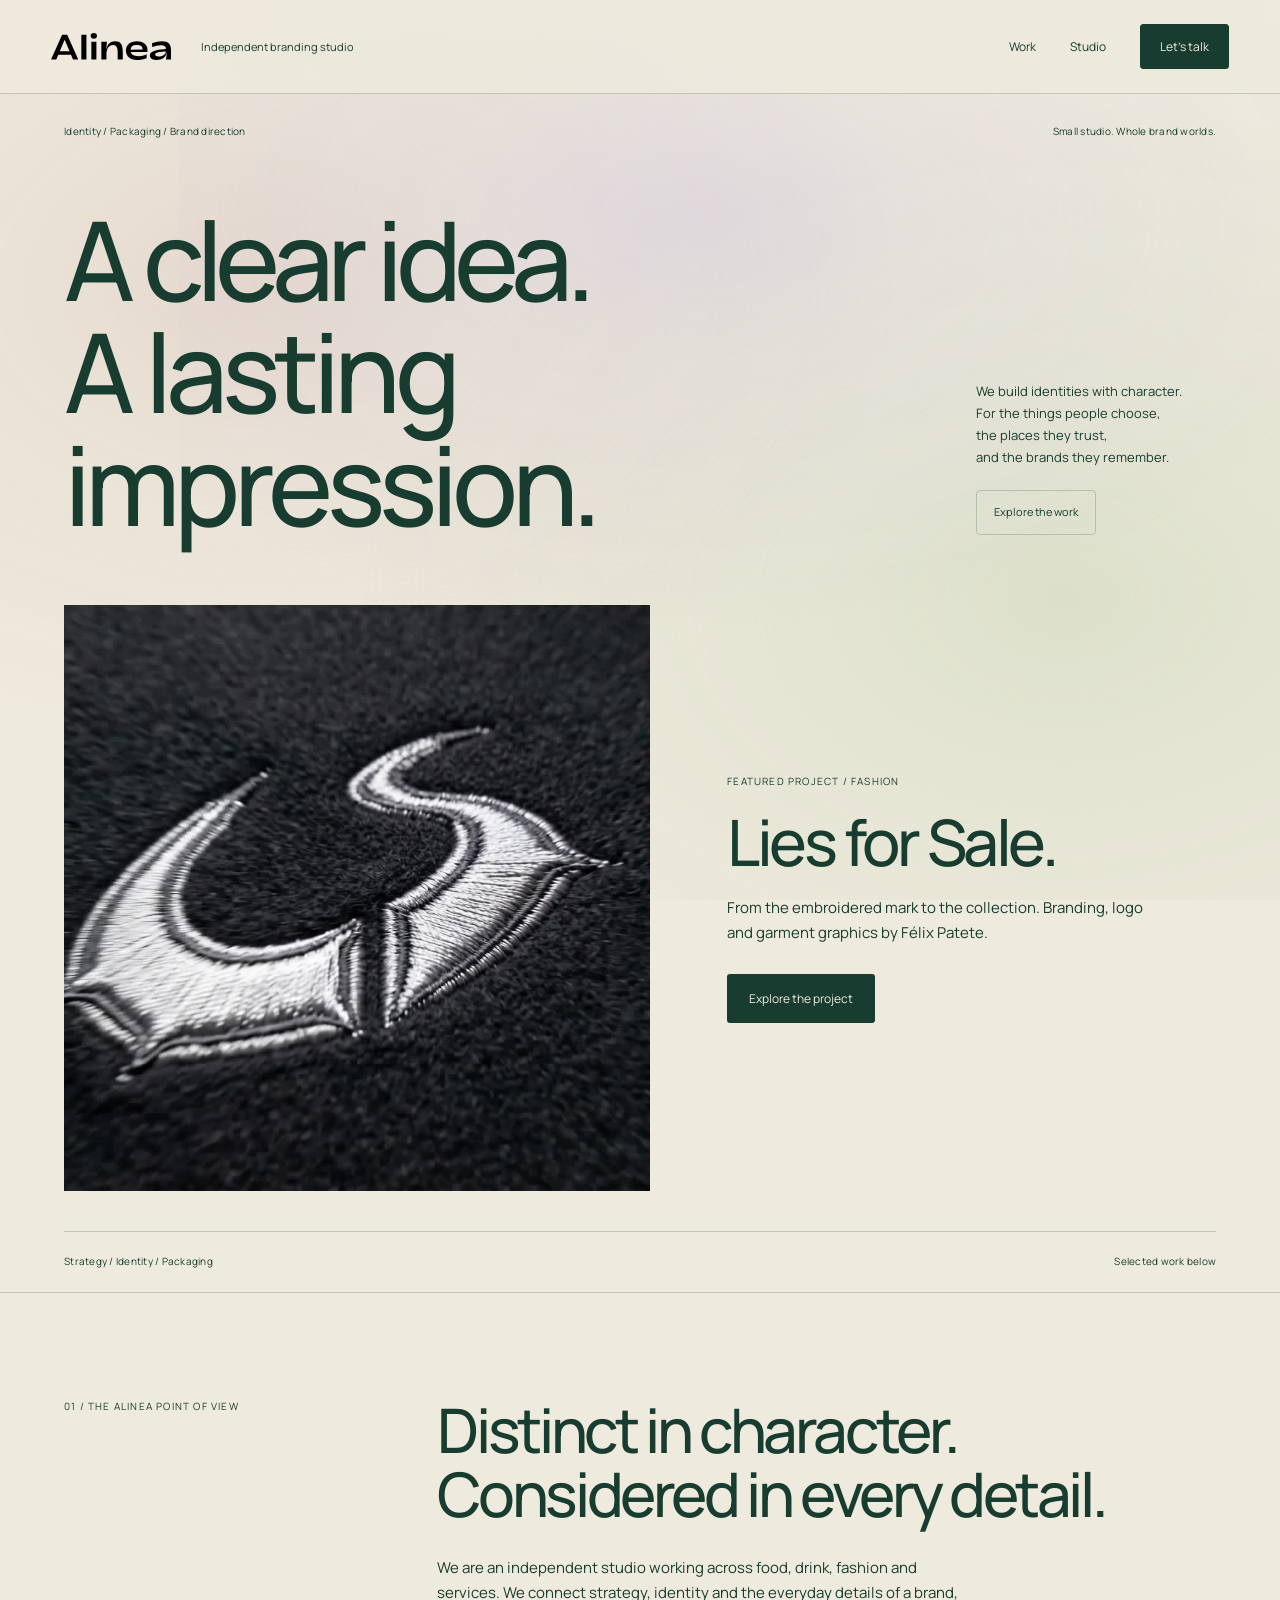
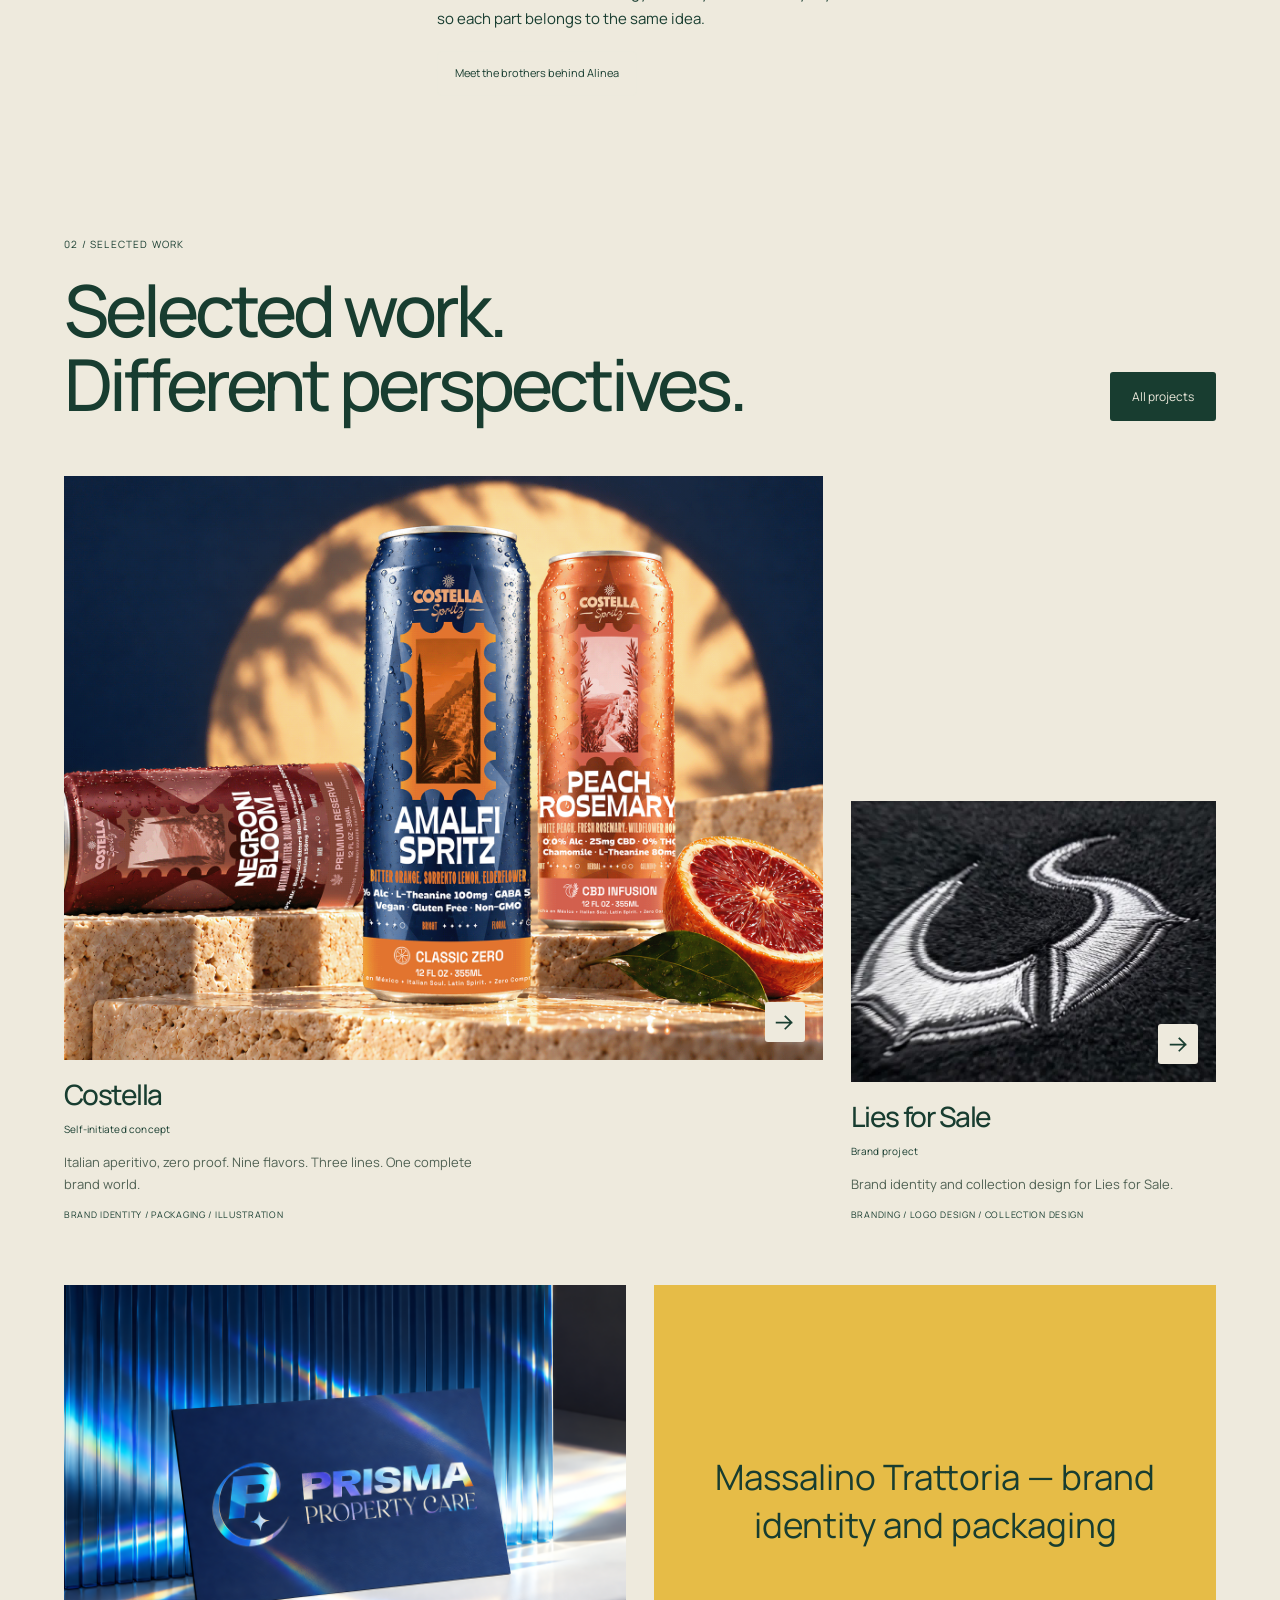
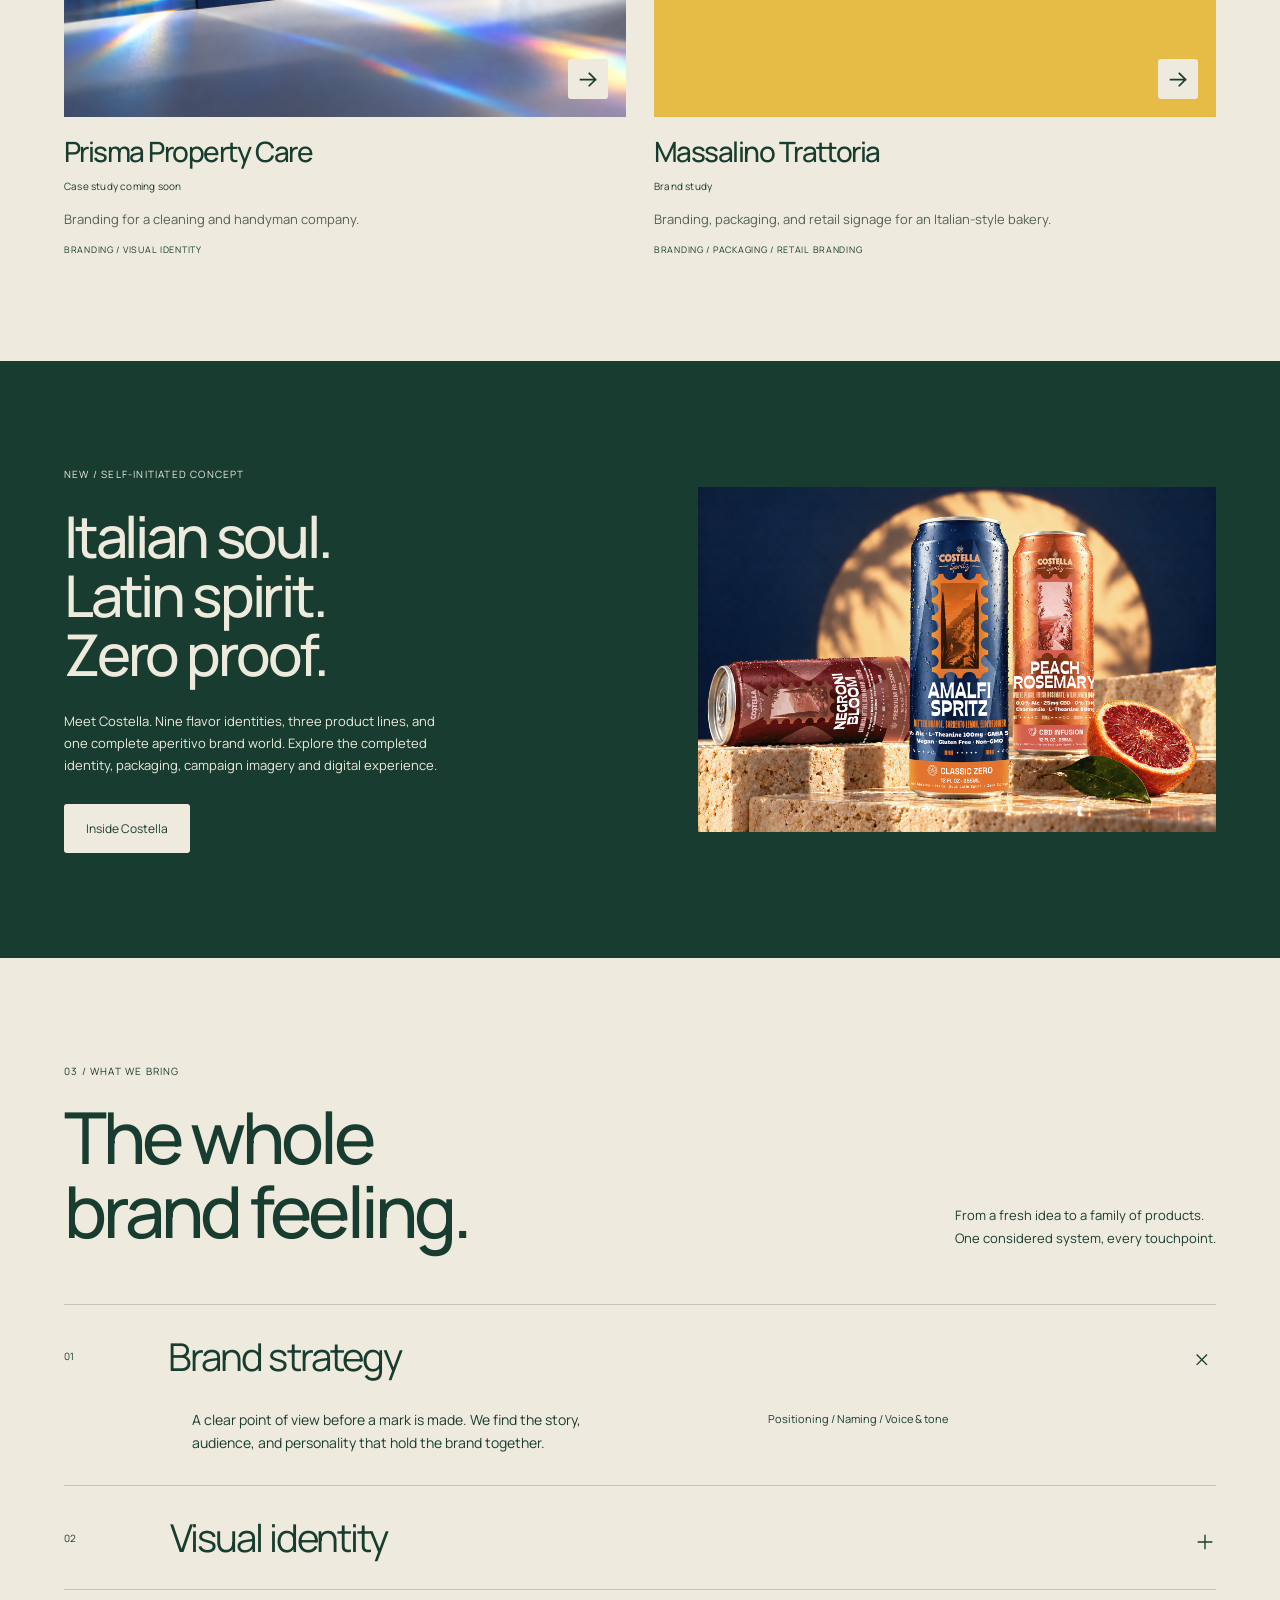
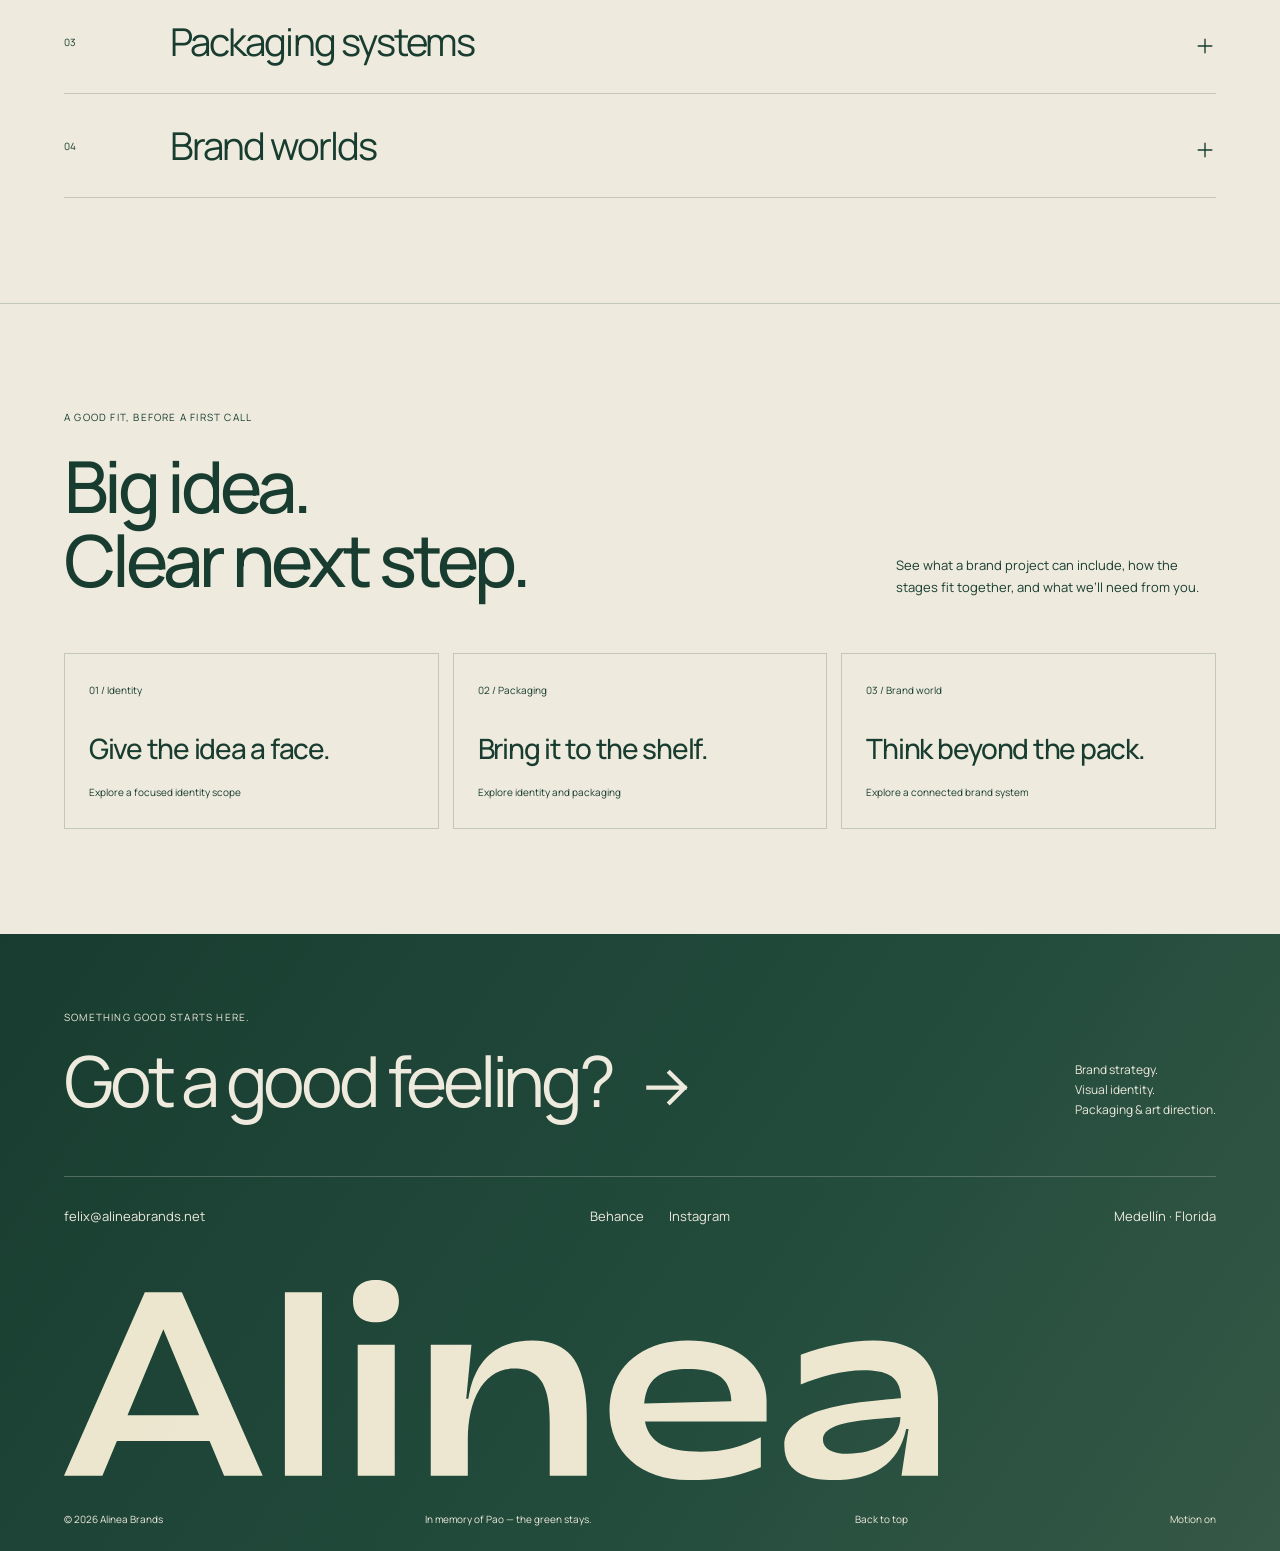
==== commit 2ffd7229: "Add files via upload" ====
--- a/index.html
+++ b/index.html
@@ -1,7 +1,7 @@
-<!doctype html><html lang="en"><head><meta charset="utf-8"><meta name="viewport" content="width=device-width,initial-scale=1"><title>Independent branding & design — Alinea Brands</title><meta name="description" content="Alinea is an independent branding studio for food, drink, and everyday goods. Brand strategy, visual identity, packaging, and art direction."><meta name="theme-color" content="#183d30"><link rel="icon" href="alinea-icon.svg" type="image/svg+xml"><link rel="preconnect" href="https://fonts.googleapis.com"><link rel="preconnect" href="https://fonts.gstatic.com" crossorigin><link href="https://fonts.googleapis.com/css2?family=Manrope:wght@400;500;600;700;800&display=swap" rel="stylesheet"><link rel="stylesheet" href="styles.css?v=20261002"><link rel="canonical" href="https://alineabrands.net/"></head><body data-page="index"><a class="skip" href="#main">Skip to content</a><div class="ambient-wash" aria-hidden="true"><i></i><i></i><i></i></div><div class="progress" aria-hidden="true"></div><header class="nav"><a class="logo" href="index.html" aria-label="Alinea Brands home"><img src="alinea-wordmark.svg" alt="Alinea" width="120" height="28"></a><span class="nav-descriptor">Independent branding studio</span><nav id="navigation" aria-label="Main navigation"><a href="work.html" data-page="work">Work</a><a href="studio.html" data-page="studio">Studio</a><a class="nav-contact" href="contact.html" data-page="contact">Let’s talk </a></nav><button class="menu-toggle" aria-expanded="false" aria-controls="navigation" aria-label="Open navigation">Menu <svg class="ui-icon" viewBox="0 0 24 24" aria-hidden="true" focusable="false"><use href="alinea-ui.svg#menu"></use></svg></button></header><main id="main">
-<section class="hero editorial-hero"><div class="hero-kicker"><span>Identity / Packaging / Brand direction</span><span>Small studio. Whole brand worlds.</span></div><div class="hero-type"><h1>A clear idea.<br><em>A lasting impression.</em></h1><div class="hero-aside"><p>We build identities with character.<br>For the things people choose,<br>the places they trust,<br>and the brands they remember.</p><a class="text-link" href="work.html">Explore the work </a></div></div><div class="hero-shelf" aria-label="Featured brand projects"><a class="shelf-card shelf-one" href="project.html?p=el-paraiso-heladeria"><img src="https://patetefelix.github.io/portfolio/images/paraiso-thumb.jpg" alt="El Paraíso brand identity" fetchpriority="high"><span>El Paraíso </span></a><a class="shelf-card shelf-two" href="project.html?p=massalino-bakery"><img src="https://patetefelix.github.io/portfolio/images/massalino-thumb.jpeg" alt="Massalino packaging and brand identity" fetchpriority="high"><span>Massalino </span></a><a class="shelf-card shelf-three" href="project.html?p=casa-de-encantos"><img src="https://patetefelix.github.io/portfolio/images/casaencantos-thumb.jpg" alt="Casa de Encantos tea packaging"><span>Casa de Encantos </span></a></div><div class="hero-bottom"><span>Strategy / Identity / Packaging</span><span>Selected work below </span></div></section>
+<!doctype html><html lang="en"><head><meta charset="utf-8"><meta name="viewport" content="width=device-width,initial-scale=1"><title>Independent branding & design — Alinea Brands</title><meta name="description" content="Alinea is an independent branding studio for food, drink, and everyday goods. Brand strategy, visual identity, packaging, and art direction."><meta name="theme-color" content="#183d30"><link rel="icon" href="alinea-icon.svg" type="image/svg+xml"><link rel="preconnect" href="https://fonts.googleapis.com"><link rel="preconnect" href="https://fonts.gstatic.com" crossorigin><link href="https://fonts.googleapis.com/css2?family=Manrope:wght@400;500;600;700;800&display=swap" rel="stylesheet"><link rel="stylesheet" href="styles.css?v=20261002b"><link rel="canonical" href="https://alineabrands.net/"></head><body data-page="index"><a class="skip" href="#main">Skip to content</a><div class="ambient-wash" aria-hidden="true"><i></i><i></i><i></i></div><div class="progress" aria-hidden="true"></div><header class="nav"><a class="logo" href="index.html" aria-label="Alinea Brands home"><img src="alinea-wordmark.svg" alt="Alinea" width="120" height="28"></a><span class="nav-descriptor">Independent branding studio</span><nav id="navigation" aria-label="Main navigation"><a href="work.html" data-page="work">Work</a><a href="studio.html" data-page="studio">Studio</a><a class="nav-contact" href="contact.html" data-page="contact">Let’s talk </a></nav><button class="menu-toggle" aria-expanded="false" aria-controls="navigation" aria-label="Open navigation">Menu <svg class="ui-icon" viewBox="0 0 24 24" aria-hidden="true" focusable="false"><use href="alinea-ui.svg#menu"></use></svg></button></header><main id="main">
+<section class="hero editorial-hero"><div class="hero-kicker"><span>Identity / Packaging / Brand direction</span><span>Small studio. Whole brand worlds.</span></div><div class="hero-type"><h1>A clear idea.<br><em>A lasting impression.</em></h1><div class="hero-aside"><p>We build identities with character.<br>For the things people choose,<br>the places they trust,<br>and the brands they remember.</p><a class="text-link" href="work.html">Explore the work </a></div></div><div class="homepage-feature"><div class="logo-video-wrap"><video data-logo-video muted loop playsinline preload="metadata" poster="images/lies-for-sale-logo-poster.jpg" aria-label="Lies for Sale embroidered logo animation" src="images/lies-for-sale-logo-motion.mp4"></video><img class="logo-video-fallback" src="images/lies-for-sale-logo-poster.jpg" alt="Lies for Sale embroidered logo" hidden><button type="button" data-logo-control aria-pressed="false">Play logo motion</button></div><div class="homepage-feature-copy"><p class="eyebrow">Featured project / Fashion</p><h2>Lies for Sale.</h2><p>From the embroidered mark to the collection. Branding, logo and garment graphics by Félix Patete.</p><a class="pill" href="project.html?p=lies-for-sale">Explore the project</a></div></div><div class="hero-bottom"><span>Strategy / Identity / Packaging</span><span>Selected work below </span></div></section>
 <section class="intro section"><p class="eyebrow">01 / The Alinea point of view</p><div><h2>Distinct in character.<br><em>Considered in every detail.</em></h2><p>We are an independent studio working across food, drink, fashion and services. We connect strategy, identity and the everyday details of a brand, so each part belongs to the same idea.</p><a class="text-link" href="studio.html">Meet the brothers behind Alinea </a></div></section>
 <section class="selected section"><div class="section-head"><div><p class="eyebrow">02 / Selected work</p><h2>Selected work.<br><em>Different perspectives.</em></h2></div><a class="pill" href="work.html">All projects </a></div><div class="project-grid" id="homeProjects"></div><noscript><p>Explore our complete <a href="https://www.behance.net/alineabrands">Behance portfolio</a>.</p></noscript></section>
 <section class="concept-feature section"><div><p class="eyebrow">New / Self-initiated concept</p><h2>Italian soul.<br>Latin spirit.<br><em>Zero proof.</em></h2><p>Meet Costella. Nine flavor identities, three product lines, and one complete aperitivo brand world. Explore the completed identity, packaging, campaign imagery and digital experience.</p><a class="pill cream" href="project.html?p=costella">Inside Costella </a></div><a class="concept-cover costella" href="project.html?p=costella"><span class="eyebrow">Costella / Concept project</span><strong>Costella</strong><span>Italian aperitivo, zero proof.</span><span class="concept-foot">Identity · Packaging · Illustration </span></a></section>
 <section class="services section"><div class="section-head"><div><p class="eyebrow">03 / What we bring</p><h2>The whole<br><em>brand feeling.</em></h2></div><p>From a fresh idea to a family of products.<br>One considered system, every touchpoint.</p></div><div class="service-list"><details open><summary><span>01</span>Brand strategy <b><svg class="ui-icon" viewBox="0 0 24 24" aria-hidden="true" focusable="false"><use href="alinea-ui.svg#plus"></use></svg></b></summary><div><p>A clear point of view before a mark is made. We find the story, audience, and personality that hold the brand together.</p><span>Positioning / Naming / Voice &amp; tone</span></div></details><details><summary><span>02</span>Visual identity <b><svg class="ui-icon" viewBox="0 0 24 24" aria-hidden="true" focusable="false"><use href="alinea-ui.svg#plus"></use></svg></b></summary><div><p>Distinctive identities with enough character to be recognized and enough range to keep growing.</p><span>Logo systems / Typography / Color / Guidelines</span></div></details><details><summary><span>03</span>Packaging systems <b><svg class="ui-icon" viewBox="0 0 24 24" aria-hidden="true" focusable="false"><use href="alinea-ui.svg#plus"></use></svg></b></summary><div><p>A family resemblance across every flavor, format, and SKU. Packaging designed as part of the brand, from the start.</p><span>Labels / Structural direction / SKU architecture / Print artwork</span></div></details><details><summary><span>04</span>Brand worlds <b><svg class="ui-icon" viewBox="0 0 24 24" aria-hidden="true" focusable="false"><use href="alinea-ui.svg#plus"></use></svg></b></summary><div><p>The imagery, illustration, and campaign language that make a product feel like it belongs to a bigger world.</p><span>Art direction / Illustration / Campaign concepts / Brand applications</span></div></details></div></section>
-<section class="scope-invitation section"><p class="eyebrow">A good fit, before a first call</p><div class="section-head"><h2>Big idea.<br><em>Clear next step.</em></h2><p>See what a brand project can include, how the stages fit together, and what we’ll need from you.</p></div><div class="scope-entry-links"><a href="studio.html?scope=identity#scope"><span>01 / Identity</span><b>Give the idea a face.</b><small>Explore a focused identity scope</small></a><a href="studio.html?scope=shelf#scope"><span>02 / Packaging</span><b>Bring it to the shelf.</b><small>Explore identity and packaging</small></a><a href="studio.html?scope=world#scope"><span>03 / Brand world</span><b>Think beyond the pack.</b><small>Explore a connected brand system</small></a></div></section></main><footer class="footer"><div class="footer-top"><div><p class="eyebrow">Something good starts here.</p><a class="footer-cta" href="contact.html">Got a good <em>feeling?</em> <svg class="arrow-icon" viewBox="0 0 24 24" aria-hidden="true" focusable="false"><use href="alinea-arrow.svg#arrow"></use></svg></a></div><p>Brand strategy.<br>Visual identity.<br>Packaging &amp; art direction.</p></div><div class="footer-links"><a href="mailto:felix@alineabrands.net">felix@alineabrands.net</a><div><a href="https://www.behance.net/alineabrands" target="_blank" rel="noopener">Behance </a><a href="https://www.instagram.com/alineabrands/" target="_blank" rel="noopener">Instagram </a></div><span>Medellín · Florida</span></div><img class="footer-wordmark" src="alinea-wordmark.svg" alt="Alinea" width="900" height="206"><div class="footer-bottom"><span>© <span class="js-year">2026</span> Alinea Brands</span><span>In memory of Pao — the green stays.</span><a href="#main">Back to top </a></div></footer><script src="data.js?v=20261002"></script><script src="script.js?v=20261002"></script></body></html>+<section class="scope-invitation section"><p class="eyebrow">A good fit, before a first call</p><div class="section-head"><h2>Big idea.<br><em>Clear next step.</em></h2><p>See what a brand project can include, how the stages fit together, and what we’ll need from you.</p></div><div class="scope-entry-links"><a href="studio.html?scope=identity#scope"><span>01 / Identity</span><b>Give the idea a face.</b><small>Explore a focused identity scope</small></a><a href="studio.html?scope=shelf#scope"><span>02 / Packaging</span><b>Bring it to the shelf.</b><small>Explore identity and packaging</small></a><a href="studio.html?scope=world#scope"><span>03 / Brand world</span><b>Think beyond the pack.</b><small>Explore a connected brand system</small></a></div></section></main><footer class="footer"><div class="footer-top"><div><p class="eyebrow">Something good starts here.</p><a class="footer-cta" href="contact.html">Got a good <em>feeling?</em> <svg class="arrow-icon" viewBox="0 0 24 24" aria-hidden="true" focusable="false"><use href="alinea-arrow.svg#arrow"></use></svg></a></div><p>Brand strategy.<br>Visual identity.<br>Packaging &amp; art direction.</p></div><div class="footer-links"><a href="mailto:felix@alineabrands.net">felix@alineabrands.net</a><div><a href="https://www.behance.net/alineabrands" target="_blank" rel="noopener">Behance </a><a href="https://www.instagram.com/alineabrands/" target="_blank" rel="noopener">Instagram </a></div><span>Medellín · Florida</span></div><img class="footer-wordmark" src="alinea-wordmark.svg" alt="Alinea" width="900" height="206"><div class="footer-bottom"><span>© <span class="js-year">2026</span> Alinea Brands</span><span>In memory of Pao — the green stays.</span><a href="#main">Back to top </a></div></footer><script src="data.js?v=20261002b"></script><script src="script.js?v=20261002b"></script></body></html>
--- a/styles.css
+++ b/styles.css
@@ -35,3 +35,5 @@
 em{font-family:inherit;font-style:normal;font-weight:inherit}h1,h2,h3{letter-spacing:-.055em;font-weight:500}.ui-icon{width:22px;height:22px;display:inline-block;vertical-align:middle;flex-shrink:0}button .ui-icon{pointer-events:none}.nav{padding-block:24px}.nav-descriptor{font-size:11px}.pill,.nav-contact{border-radius:3px}.pill{gap:18px;min-height:46px}.pill:hover{transform:translateY(-2px)}.editorial-hero{padding-top:30px}.hero-type{grid-template-columns:minmax(0,1fr) 240px;margin:65px 0}.hero h1{font-size:clamp(60px,8.6vw,140px);line-height:1.02;letter-spacing:-.065em}.hero-aside{font-size:13px}.hero-shelf{transform:none;perspective:none;padding:0 0 35px;gap:18px}.shelf-card,.shelf-two,.shelf-three{transform:none;border-radius:0;background:transparent;padding:0;box-shadow:none}.shelf-card:hover,.shelf-card:focus-visible{transform:none}.shelf-card img{border-radius:0;aspect-ratio:1.6}.shelf-card span{padding:14px 0;font-size:12px}.intro{background:transparent;color:var(--green);border-top:1px solid var(--line)}.intro h2{font-size:clamp(36px,4.8vw,72px)}.selected{padding-top:35px}.project-grid{grid-template-columns:repeat(12,minmax(0,1fr));gap:64px 28px}.project-card{grid-column:span 6}.project-card:nth-child(even){margin-top:0}.project-card:nth-child(4n+1){grid-column:span 8}.project-card:nth-child(4n+2){grid-column:span 4;align-self:end}.project-media{border-radius:0}.project-media img{aspect-ratio:1.3}.project-media .project-open{border-radius:0;background:var(--cream);width:40px;height:40px}.project-card:hover .project-open{transform:translate(2px,-2px)}.project-info>div{display:block}.project-info h3{font-size:28px}.project-info small{display:block;font-size:10px;margin-top:7px;white-space:normal}.project-info p{font-size:13px}.project-title-art{min-height:300px;aspect-ratio:1.3;padding:30px;display:flex;flex-direction:column;justify-content:space-between;background:#dce0d3;color:var(--green)}.project-title-art strong{font-size:clamp(34px,4vw,70px);font-weight:500;line-height:1.05;letter-spacing:-.055em}.project-title-art>span:last-child{font-size:11px}.case-cover .project-title-art{min-height:420px;aspect-ratio:2.2}.case-cover .project-title-art strong{font-size:clamp(50px,9vw,130px)}.case-actions{display:flex;gap:20px;align-items:center;flex-wrap:wrap;margin:0 0 30px}.case-actions p{font-size:12px}.case-title>p{font-size:14px}.concept-cover{border-radius:0}.concept-cover strong{font-family:inherit;font-weight:500}.concept-feature h2{font-size:clamp(36px,4.5vw,68px)}.footer{isolation:isolate;background:linear-gradient(125deg,#183d30 0%,#234c3d 60%,#365846 100%);position:relative}.footer::before,.footer::after,.footer-wash{display:none!important}.footer-wordmark{margin-top:55px;max-height:200px;object-fit:contain;object-position:left}.footer-cta{font-size:clamp(34px,5.5vw,82px);line-height:1.15}.footer-links{font-size:13px}.footer-bottom{font-size:10px}.page-intro h1{font-size:clamp(58px,8vw,112px);line-height:1.06}.team-name h2{font-size:32px}.portrait{border-radius:0}.team-grid article:nth-child(2){padding-top:65px}.scope-entry-links a{border-radius:0}.service-list summary{font-size:clamp(24px,3vw,42px)}.lightbox-toolbar [data-close]{display:flex;align-items:center;gap:10px}.imagery-note h2{font-size:clamp(34px,5vw,70px)}
 @media(max-width:900px){.hero-type{grid-template-columns:1fr;margin:45px 0}.hero-aside{max-width:420px}.project-card:nth-child(n){grid-column:span 6}.project-title-art{padding:22px}.section-head{flex-wrap:wrap}}
 @media(max-width:600px){.hero h1{font-size:clamp(46px,11vw,70px)}.hero-aside{display:block}.hero-aside p{margin-bottom:15px}.hero-shelf{grid-template-columns:1fr;margin:0;overflow:visible;padding:0 0 25px;gap:25px}.shelf-card img{aspect-ratio:1.7}.hero-bottom{gap:15px;line-height:1.6}.project-grid{grid-template-columns:1fr;gap:40px}.project-card:nth-child(n){grid-column:1}.project-info>div{display:block}.section-head h2,h2{font-size:36px}.footer-links a{overflow-wrap:anywhere}.case-title{display:block}.case-title>p{margin-top:25px;max-width:100%}.case-cover .project-title-art{min-height:280px;aspect-ratio:auto}.project-title-art{min-height:260px}.team-grid article:nth-child(2){padding-top:0}.footer-wordmark{margin-top:30px}.footer-bottom{line-height:1.7}.page-intro h1{font-size:clamp(45px,12vw,70px)}}
+
+[hidden]{display:none!important}.homepage-feature{display:grid;grid-template-columns:minmax(0,1.2fr) minmax(0,1fr);gap:6vw;align-items:center;padding-bottom:40px}.logo-video-wrap{position:relative;background:#111;min-width:0}.logo-video-wrap video,.logo-video-fallback{display:block;width:100%;aspect-ratio:1;object-fit:contain}.logo-video-wrap button{position:absolute;bottom:18px;left:18px;background:var(--cream);color:var(--green);border:0;padding:12px 16px;font-size:12px;min-height:44px}.homepage-feature-copy h2{margin:20px 0;font-size:clamp(36px,5vw,76px)}.homepage-feature-copy>p:not(.eyebrow){max-width:430px;font-size:15px;margin-bottom:28px}@media(max-width:650px){.homepage-feature{grid-template-columns:1fr;gap:25px}.homepage-feature-copy{padding-bottom:15px}}
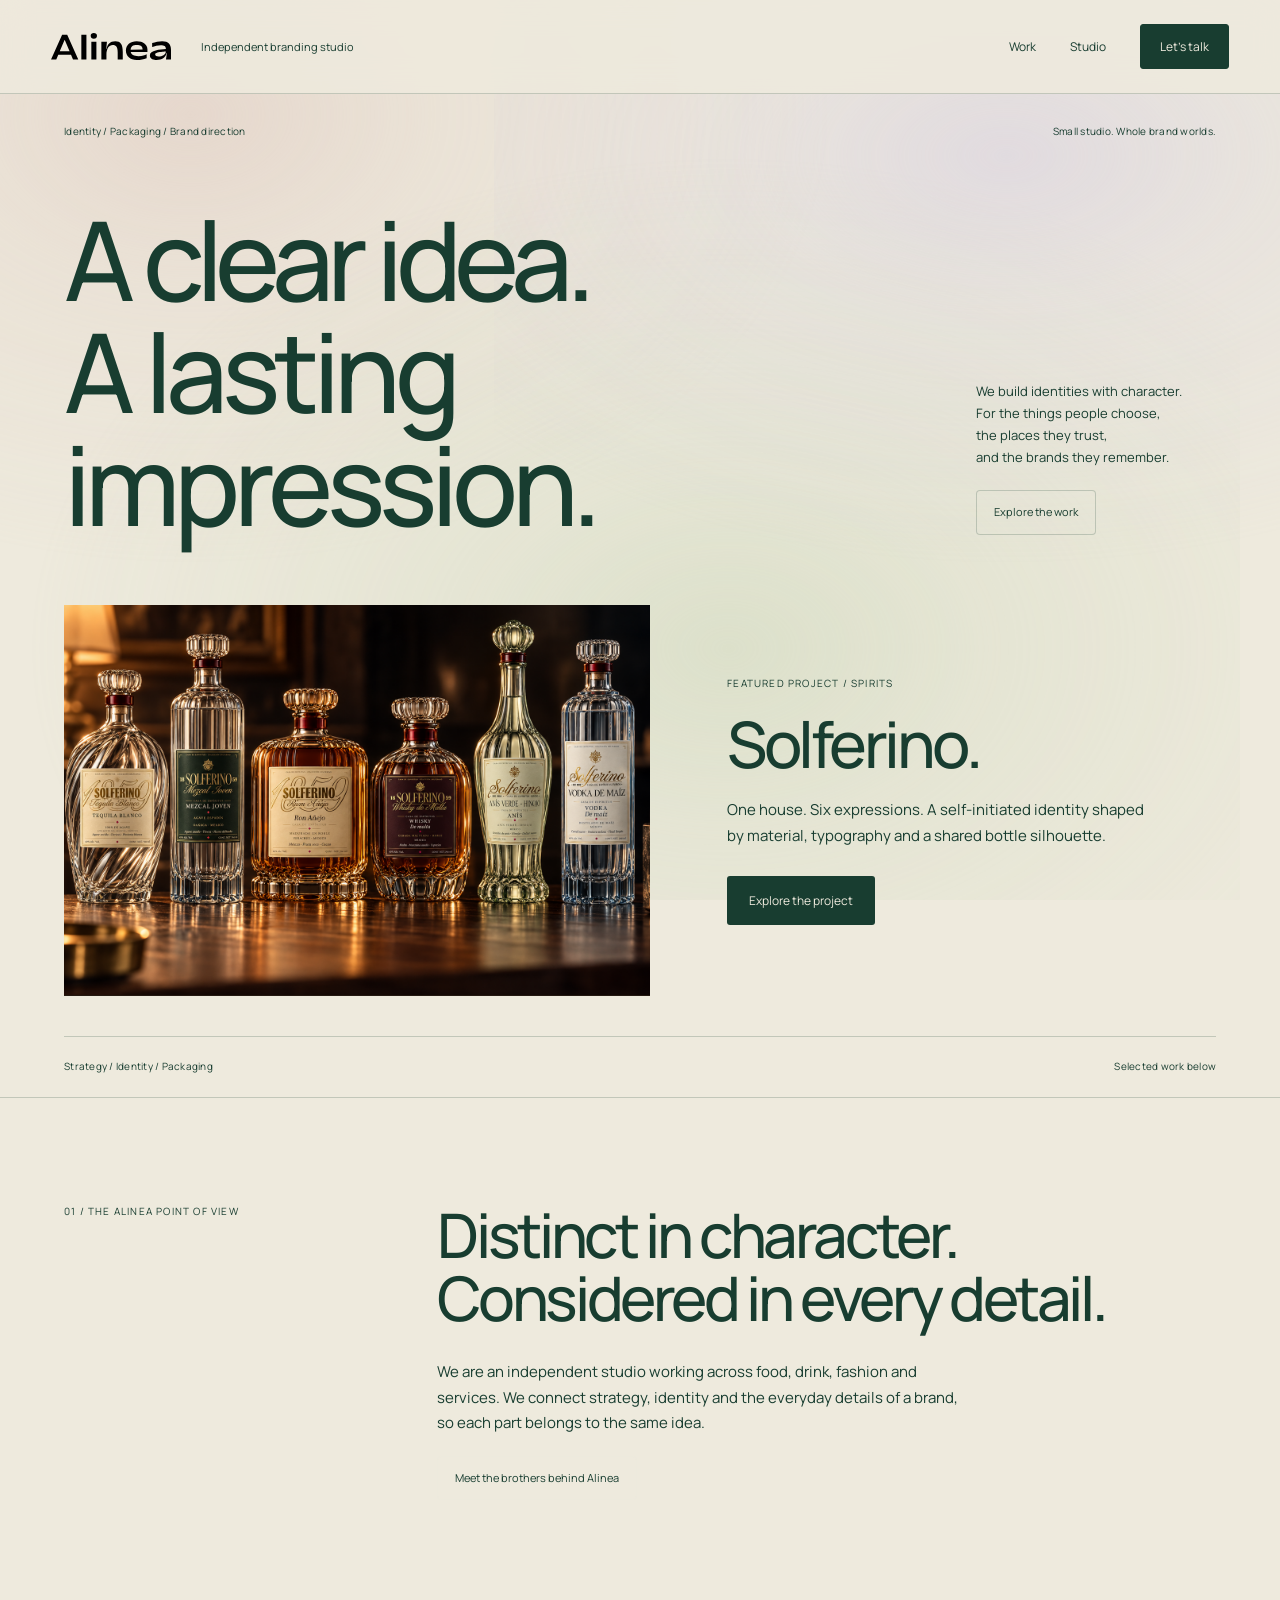
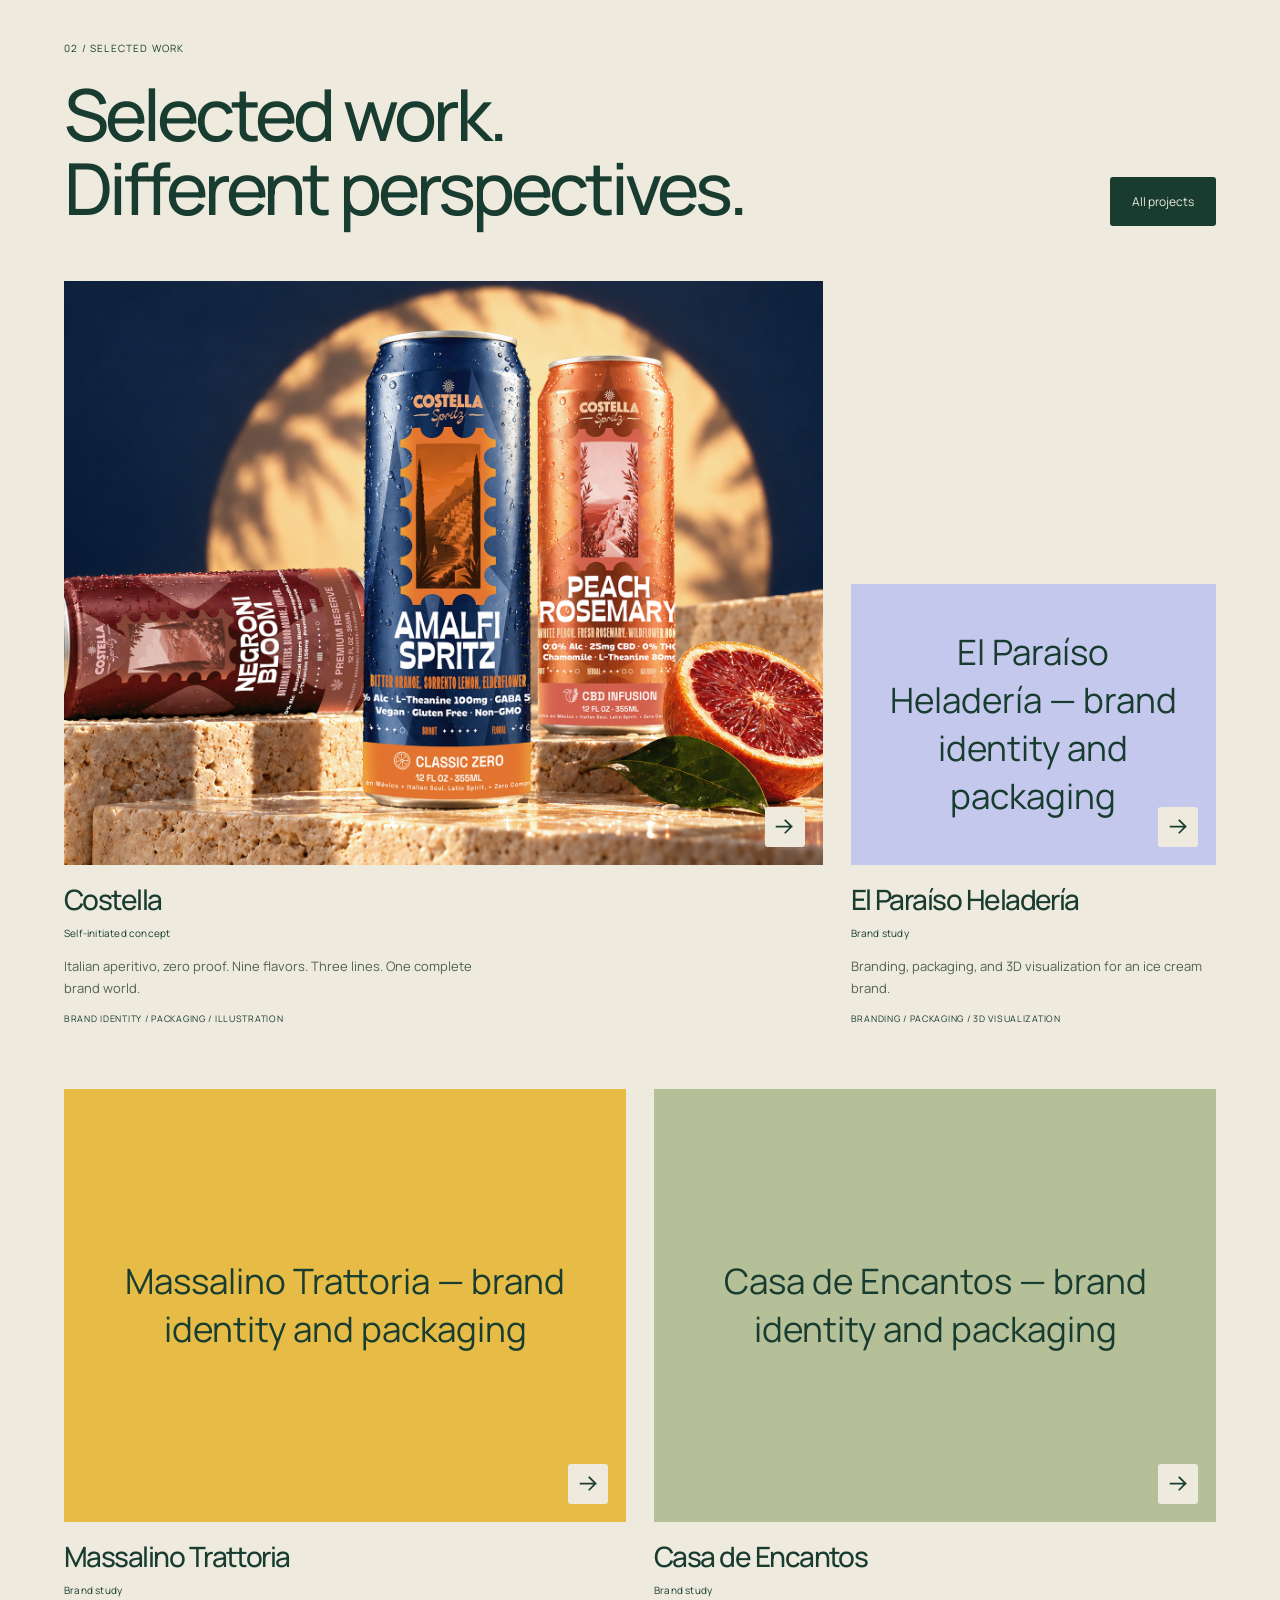
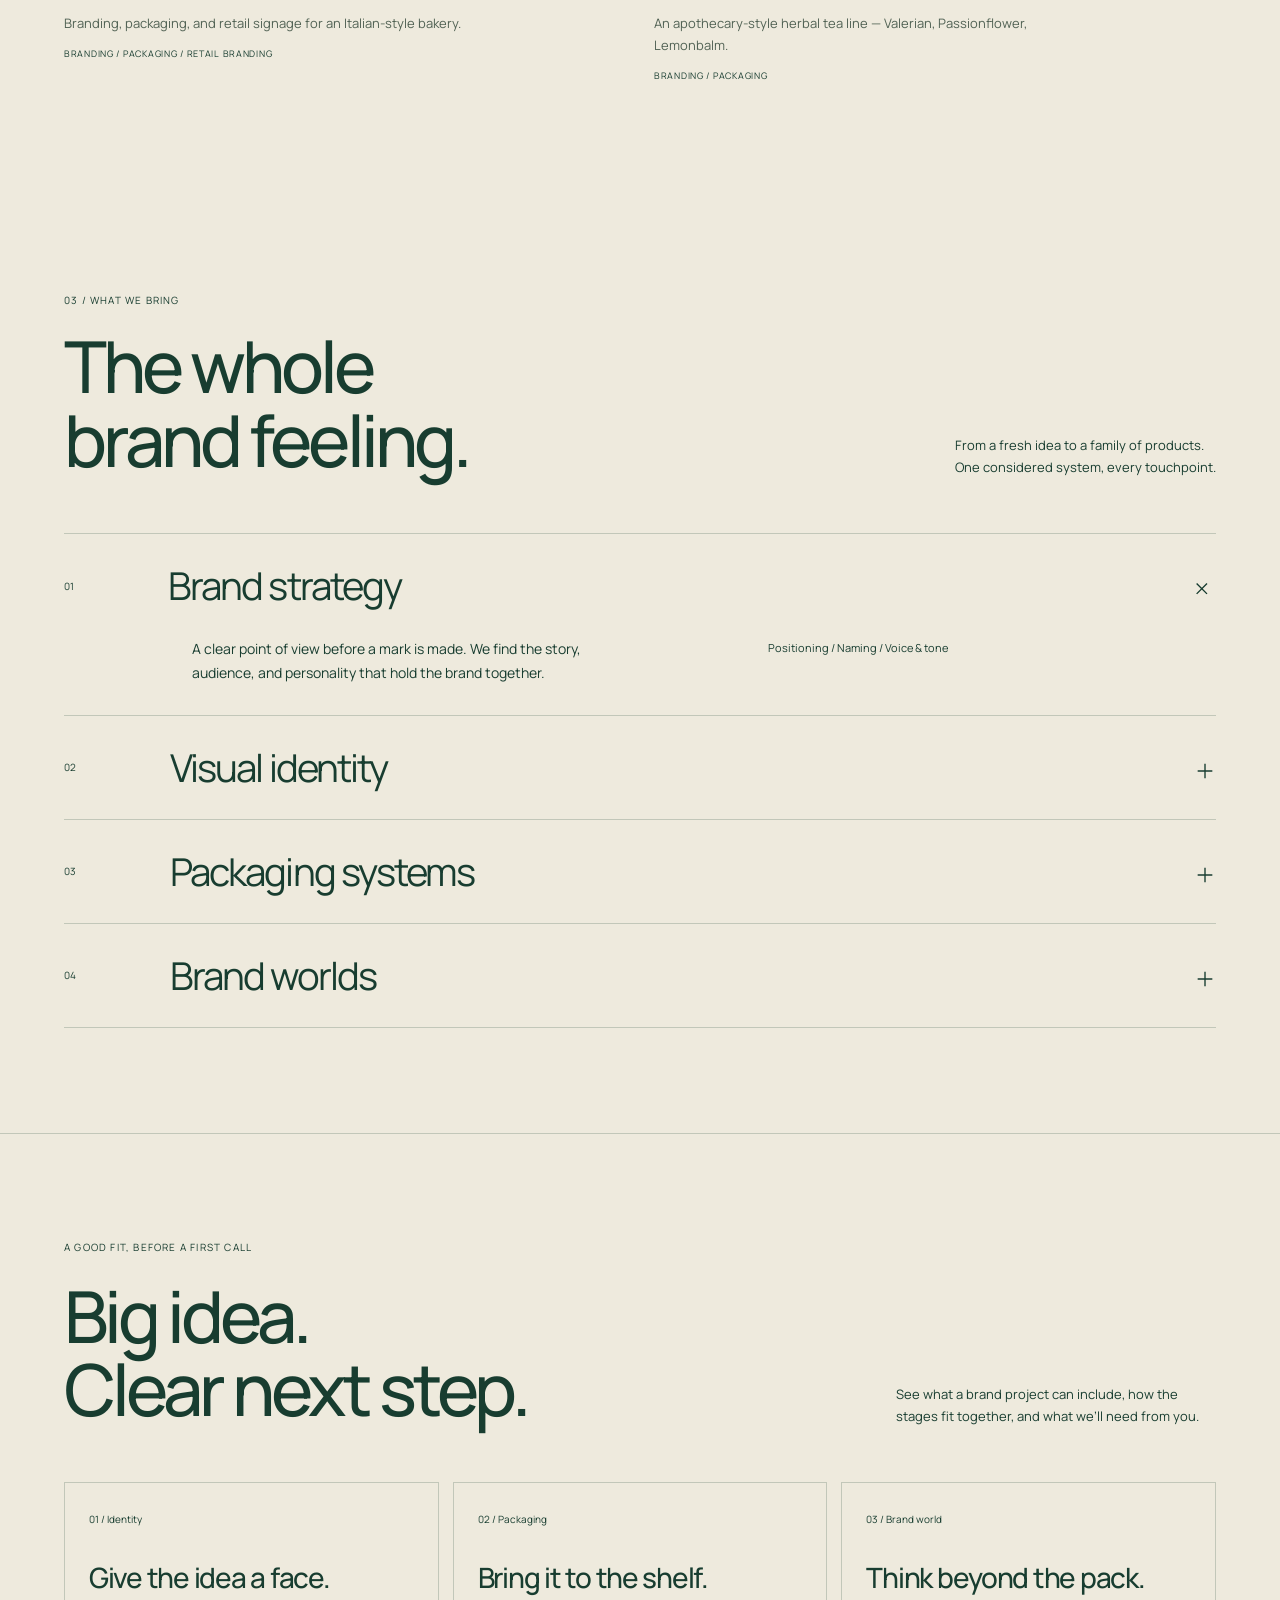
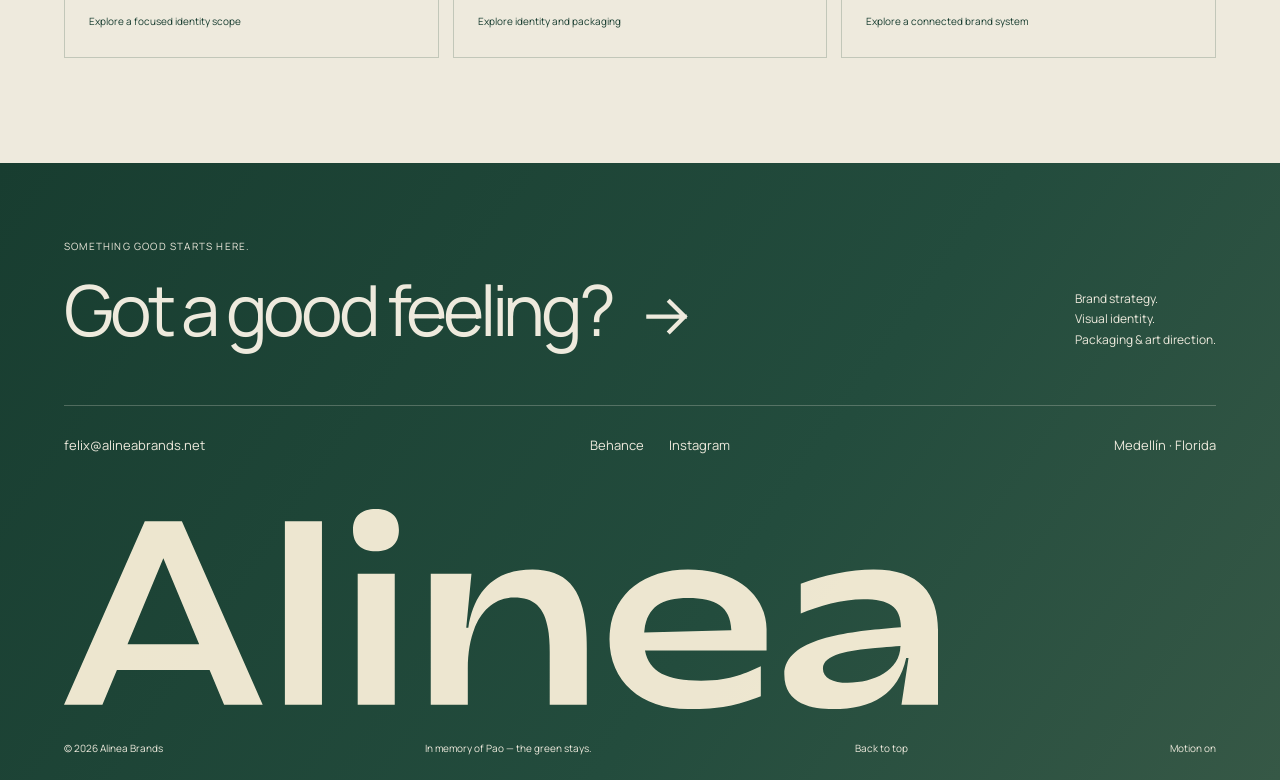
==== commit 720ef812: "Add files via upload" ====
--- a/index.html
+++ b/index.html
@@ -1,7 +1,7 @@
-<!doctype html><html lang="en"><head><meta charset="utf-8"><meta name="viewport" content="width=device-width,initial-scale=1"><title>Independent branding & design — Alinea Brands</title><meta name="description" content="Alinea is an independent branding studio for food, drink, and everyday goods. Brand strategy, visual identity, packaging, and art direction."><meta name="theme-color" content="#183d30"><link rel="icon" href="alinea-icon.svg" type="image/svg+xml"><link rel="preconnect" href="https://fonts.googleapis.com"><link rel="preconnect" href="https://fonts.gstatic.com" crossorigin><link href="https://fonts.googleapis.com/css2?family=Manrope:wght@400;500;600;700;800&display=swap" rel="stylesheet"><link rel="stylesheet" href="styles.css?v=20261002b"><link rel="canonical" href="https://alineabrands.net/"></head><body data-page="index"><a class="skip" href="#main">Skip to content</a><div class="ambient-wash" aria-hidden="true"><i></i><i></i><i></i></div><div class="progress" aria-hidden="true"></div><header class="nav"><a class="logo" href="index.html" aria-label="Alinea Brands home"><img src="alinea-wordmark.svg" alt="Alinea" width="120" height="28"></a><span class="nav-descriptor">Independent branding studio</span><nav id="navigation" aria-label="Main navigation"><a href="work.html" data-page="work">Work</a><a href="studio.html" data-page="studio">Studio</a><a class="nav-contact" href="contact.html" data-page="contact">Let’s talk </a></nav><button class="menu-toggle" aria-expanded="false" aria-controls="navigation" aria-label="Open navigation">Menu <svg class="ui-icon" viewBox="0 0 24 24" aria-hidden="true" focusable="false"><use href="alinea-ui.svg#menu"></use></svg></button></header><main id="main">
-<section class="hero editorial-hero"><div class="hero-kicker"><span>Identity / Packaging / Brand direction</span><span>Small studio. Whole brand worlds.</span></div><div class="hero-type"><h1>A clear idea.<br><em>A lasting impression.</em></h1><div class="hero-aside"><p>We build identities with character.<br>For the things people choose,<br>the places they trust,<br>and the brands they remember.</p><a class="text-link" href="work.html">Explore the work </a></div></div><div class="homepage-feature"><div class="logo-video-wrap"><video data-logo-video muted loop playsinline preload="metadata" poster="images/lies-for-sale-logo-poster.jpg" aria-label="Lies for Sale embroidered logo animation" src="images/lies-for-sale-logo-motion.mp4"></video><img class="logo-video-fallback" src="images/lies-for-sale-logo-poster.jpg" alt="Lies for Sale embroidered logo" hidden><button type="button" data-logo-control aria-pressed="false">Play logo motion</button></div><div class="homepage-feature-copy"><p class="eyebrow">Featured project / Fashion</p><h2>Lies for Sale.</h2><p>From the embroidered mark to the collection. Branding, logo and garment graphics by Félix Patete.</p><a class="pill" href="project.html?p=lies-for-sale">Explore the project</a></div></div><div class="hero-bottom"><span>Strategy / Identity / Packaging</span><span>Selected work below </span></div></section>
+<!doctype html><html lang="en"><head><meta charset="utf-8"><meta name="viewport" content="width=device-width,initial-scale=1"><title>Independent branding & design — Alinea Brands</title><meta name="description" content="Alinea is an independent branding studio for food, drink, and everyday goods. Brand strategy, visual identity, packaging, and art direction."><meta name="theme-color" content="#183d30"><link rel="icon" href="alinea-icon.svg" type="image/svg+xml"><link rel="preconnect" href="https://fonts.googleapis.com"><link rel="preconnect" href="https://fonts.gstatic.com" crossorigin><link href="https://fonts.googleapis.com/css2?family=Manrope:wght@400;500;600;700;800&display=swap" rel="stylesheet"><link rel="stylesheet" href="styles.css?v=20261002c"><link rel="canonical" href="https://alineabrands.net/"></head><body data-page="index"><a class="skip" href="#main">Skip to content</a><div class="ambient-wash" aria-hidden="true"><i></i><i></i><i></i></div><div class="progress" aria-hidden="true"></div><header class="nav"><a class="logo" href="index.html" aria-label="Alinea Brands home"><img src="alinea-wordmark.svg" alt="Alinea" width="120" height="28"></a><span class="nav-descriptor">Independent branding studio</span><nav id="navigation" aria-label="Main navigation"><a href="work.html" data-page="work">Work</a><a href="studio.html" data-page="studio">Studio</a><a class="nav-contact" href="contact.html" data-page="contact">Let’s talk </a></nav><button class="menu-toggle" aria-expanded="false" aria-controls="navigation" aria-label="Open navigation">Menu <svg class="ui-icon" viewBox="0 0 24 24" aria-hidden="true" focusable="false"><use href="alinea-ui.svg#menu"></use></svg></button></header><main id="main">
+<section class="hero editorial-hero"><div class="hero-kicker"><span>Identity / Packaging / Brand direction</span><span>Small studio. Whole brand worlds.</span></div><div class="hero-type"><h1>A clear idea.<br><em>A lasting impression.</em></h1><div class="hero-aside"><p>We build identities with character.<br>For the things people choose,<br>the places they trust,<br>and the brands they remember.</p><a class="text-link" href="work.html">Explore the work </a></div></div><div class="homepage-feature"><a class="featured-art" href="project.html?p=solferino" aria-label="Explore Solferino"><img src="images/solferino-cover.png" alt="Solferino spirits collection" fetchpriority="high" width="1536" height="1024"></a><div class="homepage-feature-copy"><p class="eyebrow">Featured project / Spirits</p><h2>Solferino.</h2><p>One house. Six expressions. A self-initiated identity shaped by material, typography and a shared bottle silhouette.</p><a class="pill" href="project.html?p=solferino">Explore the project</a></div></div><div class="hero-bottom"><span>Strategy / Identity / Packaging</span><span>Selected work below </span></div></section>
 <section class="intro section"><p class="eyebrow">01 / The Alinea point of view</p><div><h2>Distinct in character.<br><em>Considered in every detail.</em></h2><p>We are an independent studio working across food, drink, fashion and services. We connect strategy, identity and the everyday details of a brand, so each part belongs to the same idea.</p><a class="text-link" href="studio.html">Meet the brothers behind Alinea </a></div></section>
 <section class="selected section"><div class="section-head"><div><p class="eyebrow">02 / Selected work</p><h2>Selected work.<br><em>Different perspectives.</em></h2></div><a class="pill" href="work.html">All projects </a></div><div class="project-grid" id="homeProjects"></div><noscript><p>Explore our complete <a href="https://www.behance.net/alineabrands">Behance portfolio</a>.</p></noscript></section>
-<section class="concept-feature section"><div><p class="eyebrow">New / Self-initiated concept</p><h2>Italian soul.<br>Latin spirit.<br><em>Zero proof.</em></h2><p>Meet Costella. Nine flavor identities, three product lines, and one complete aperitivo brand world. Explore the completed identity, packaging, campaign imagery and digital experience.</p><a class="pill cream" href="project.html?p=costella">Inside Costella </a></div><a class="concept-cover costella" href="project.html?p=costella"><span class="eyebrow">Costella / Concept project</span><strong>Costella</strong><span>Italian aperitivo, zero proof.</span><span class="concept-foot">Identity · Packaging · Illustration </span></a></section>
+
 <section class="services section"><div class="section-head"><div><p class="eyebrow">03 / What we bring</p><h2>The whole<br><em>brand feeling.</em></h2></div><p>From a fresh idea to a family of products.<br>One considered system, every touchpoint.</p></div><div class="service-list"><details open><summary><span>01</span>Brand strategy <b><svg class="ui-icon" viewBox="0 0 24 24" aria-hidden="true" focusable="false"><use href="alinea-ui.svg#plus"></use></svg></b></summary><div><p>A clear point of view before a mark is made. We find the story, audience, and personality that hold the brand together.</p><span>Positioning / Naming / Voice &amp; tone</span></div></details><details><summary><span>02</span>Visual identity <b><svg class="ui-icon" viewBox="0 0 24 24" aria-hidden="true" focusable="false"><use href="alinea-ui.svg#plus"></use></svg></b></summary><div><p>Distinctive identities with enough character to be recognized and enough range to keep growing.</p><span>Logo systems / Typography / Color / Guidelines</span></div></details><details><summary><span>03</span>Packaging systems <b><svg class="ui-icon" viewBox="0 0 24 24" aria-hidden="true" focusable="false"><use href="alinea-ui.svg#plus"></use></svg></b></summary><div><p>A family resemblance across every flavor, format, and SKU. Packaging designed as part of the brand, from the start.</p><span>Labels / Structural direction / SKU architecture / Print artwork</span></div></details><details><summary><span>04</span>Brand worlds <b><svg class="ui-icon" viewBox="0 0 24 24" aria-hidden="true" focusable="false"><use href="alinea-ui.svg#plus"></use></svg></b></summary><div><p>The imagery, illustration, and campaign language that make a product feel like it belongs to a bigger world.</p><span>Art direction / Illustration / Campaign concepts / Brand applications</span></div></details></div></section>
-<section class="scope-invitation section"><p class="eyebrow">A good fit, before a first call</p><div class="section-head"><h2>Big idea.<br><em>Clear next step.</em></h2><p>See what a brand project can include, how the stages fit together, and what we’ll need from you.</p></div><div class="scope-entry-links"><a href="studio.html?scope=identity#scope"><span>01 / Identity</span><b>Give the idea a face.</b><small>Explore a focused identity scope</small></a><a href="studio.html?scope=shelf#scope"><span>02 / Packaging</span><b>Bring it to the shelf.</b><small>Explore identity and packaging</small></a><a href="studio.html?scope=world#scope"><span>03 / Brand world</span><b>Think beyond the pack.</b><small>Explore a connected brand system</small></a></div></section></main><footer class="footer"><div class="footer-top"><div><p class="eyebrow">Something good starts here.</p><a class="footer-cta" href="contact.html">Got a good <em>feeling?</em> <svg class="arrow-icon" viewBox="0 0 24 24" aria-hidden="true" focusable="false"><use href="alinea-arrow.svg#arrow"></use></svg></a></div><p>Brand strategy.<br>Visual identity.<br>Packaging &amp; art direction.</p></div><div class="footer-links"><a href="mailto:felix@alineabrands.net">felix@alineabrands.net</a><div><a href="https://www.behance.net/alineabrands" target="_blank" rel="noopener">Behance </a><a href="https://www.instagram.com/alineabrands/" target="_blank" rel="noopener">Instagram </a></div><span>Medellín · Florida</span></div><img class="footer-wordmark" src="alinea-wordmark.svg" alt="Alinea" width="900" height="206"><div class="footer-bottom"><span>© <span class="js-year">2026</span> Alinea Brands</span><span>In memory of Pao — the green stays.</span><a href="#main">Back to top </a></div></footer><script src="data.js?v=20261002b"></script><script src="script.js?v=20261002b"></script></body></html>+<section class="scope-invitation section"><p class="eyebrow">A good fit, before a first call</p><div class="section-head"><h2>Big idea.<br><em>Clear next step.</em></h2><p>See what a brand project can include, how the stages fit together, and what we’ll need from you.</p></div><div class="scope-entry-links"><a href="studio.html?scope=identity#scope"><span>01 / Identity</span><b>Give the idea a face.</b><small>Explore a focused identity scope</small></a><a href="studio.html?scope=shelf#scope"><span>02 / Packaging</span><b>Bring it to the shelf.</b><small>Explore identity and packaging</small></a><a href="studio.html?scope=world#scope"><span>03 / Brand world</span><b>Think beyond the pack.</b><small>Explore a connected brand system</small></a></div></section></main><footer class="footer"><div class="footer-top"><div><p class="eyebrow">Something good starts here.</p><a class="footer-cta" href="contact.html">Got a good <em>feeling?</em> <svg class="arrow-icon" viewBox="0 0 24 24" aria-hidden="true" focusable="false"><use href="alinea-arrow.svg#arrow"></use></svg></a></div><p>Brand strategy.<br>Visual identity.<br>Packaging &amp; art direction.</p></div><div class="footer-links"><a href="mailto:felix@alineabrands.net">felix@alineabrands.net</a><div><a href="https://www.behance.net/alineabrands" target="_blank" rel="noopener">Behance </a><a href="https://www.instagram.com/alineabrands/" target="_blank" rel="noopener">Instagram </a></div><span>Medellín · Florida</span></div><img class="footer-wordmark" src="alinea-wordmark.svg" alt="Alinea" width="900" height="206"><div class="footer-bottom"><span>© <span class="js-year">2026</span> Alinea Brands</span><span>In memory of Pao — the green stays.</span><a href="#main">Back to top </a></div></footer><script src="data.js?v=20261002c"></script><script src="script.js?v=20261002c"></script></body></html>
--- a/styles.css
+++ b/styles.css
@@ -37,3 +37,16 @@
 @media(max-width:600px){.hero h1{font-size:clamp(46px,11vw,70px)}.hero-aside{display:block}.hero-aside p{margin-bottom:15px}.hero-shelf{grid-template-columns:1fr;margin:0;overflow:visible;padding:0 0 25px;gap:25px}.shelf-card img{aspect-ratio:1.7}.hero-bottom{gap:15px;line-height:1.6}.project-grid{grid-template-columns:1fr;gap:40px}.project-card:nth-child(n){grid-column:1}.project-info>div{display:block}.section-head h2,h2{font-size:36px}.footer-links a{overflow-wrap:anywhere}.case-title{display:block}.case-title>p{margin-top:25px;max-width:100%}.case-cover .project-title-art{min-height:280px;aspect-ratio:auto}.project-title-art{min-height:260px}.team-grid article:nth-child(2){padding-top:0}.footer-wordmark{margin-top:30px}.footer-bottom{line-height:1.7}.page-intro h1{font-size:clamp(45px,12vw,70px)}}
 
 [hidden]{display:none!important}.homepage-feature{display:grid;grid-template-columns:minmax(0,1.2fr) minmax(0,1fr);gap:6vw;align-items:center;padding-bottom:40px}.logo-video-wrap{position:relative;background:#111;min-width:0}.logo-video-wrap video,.logo-video-fallback{display:block;width:100%;aspect-ratio:1;object-fit:contain}.logo-video-wrap button{position:absolute;bottom:18px;left:18px;background:var(--cream);color:var(--green);border:0;padding:12px 16px;font-size:12px;min-height:44px}.homepage-feature-copy h2{margin:20px 0;font-size:clamp(36px,5vw,76px)}.homepage-feature-copy>p:not(.eyebrow){max-width:430px;font-size:15px;margin-bottom:28px}@media(max-width:650px){.homepage-feature{grid-template-columns:1fr;gap:25px}.homepage-feature-copy{padding-bottom:15px}}
+
+/* Finishing motion: native anchors, one-time reveals and restrained image depth. */
+.featured-art{display:block;overflow:hidden;background:#261b12;aspect-ratio:3/2}
+.featured-art img{display:block;width:100%;height:100%;object-fit:cover;transform:translateY(var(--art-shift,0px)) scale(1.04)}
+.editorial-reveal{opacity:1;transform:none}
+.motion .editorial-reveal:not(.has-entered){opacity:0;transform:translateY(18px)}
+.motion .editorial-reveal{transition:opacity .8s ease,transform .9s cubic-bezier(.16,1,.3,1)}
+.text-link{background-image:linear-gradient(currentColor,currentColor);background-size:0 1px;background-position:left bottom;background-repeat:no-repeat;transition:background-size .35s ease}
+.text-link:hover{background-size:100% 1px}
+@media(hover:hover) and (pointer:fine){.pill{transition:transform .3s ease,box-shadow .3s ease}.pill:hover{box-shadow:0 5px 0 -2px #183d3020;transform:translateY(-2px)}}
+html[data-motion=off] .editorial-reveal{opacity:1;transform:none}
+html[data-motion=off] .featured-art img{transform:none}
+@media(prefers-reduced-motion:reduce){html{scroll-behavior:auto}.editorial-reveal,.motion .editorial-reveal:not(.has-entered){opacity:1;transform:none;transition:none}.featured-art img{transform:none}}
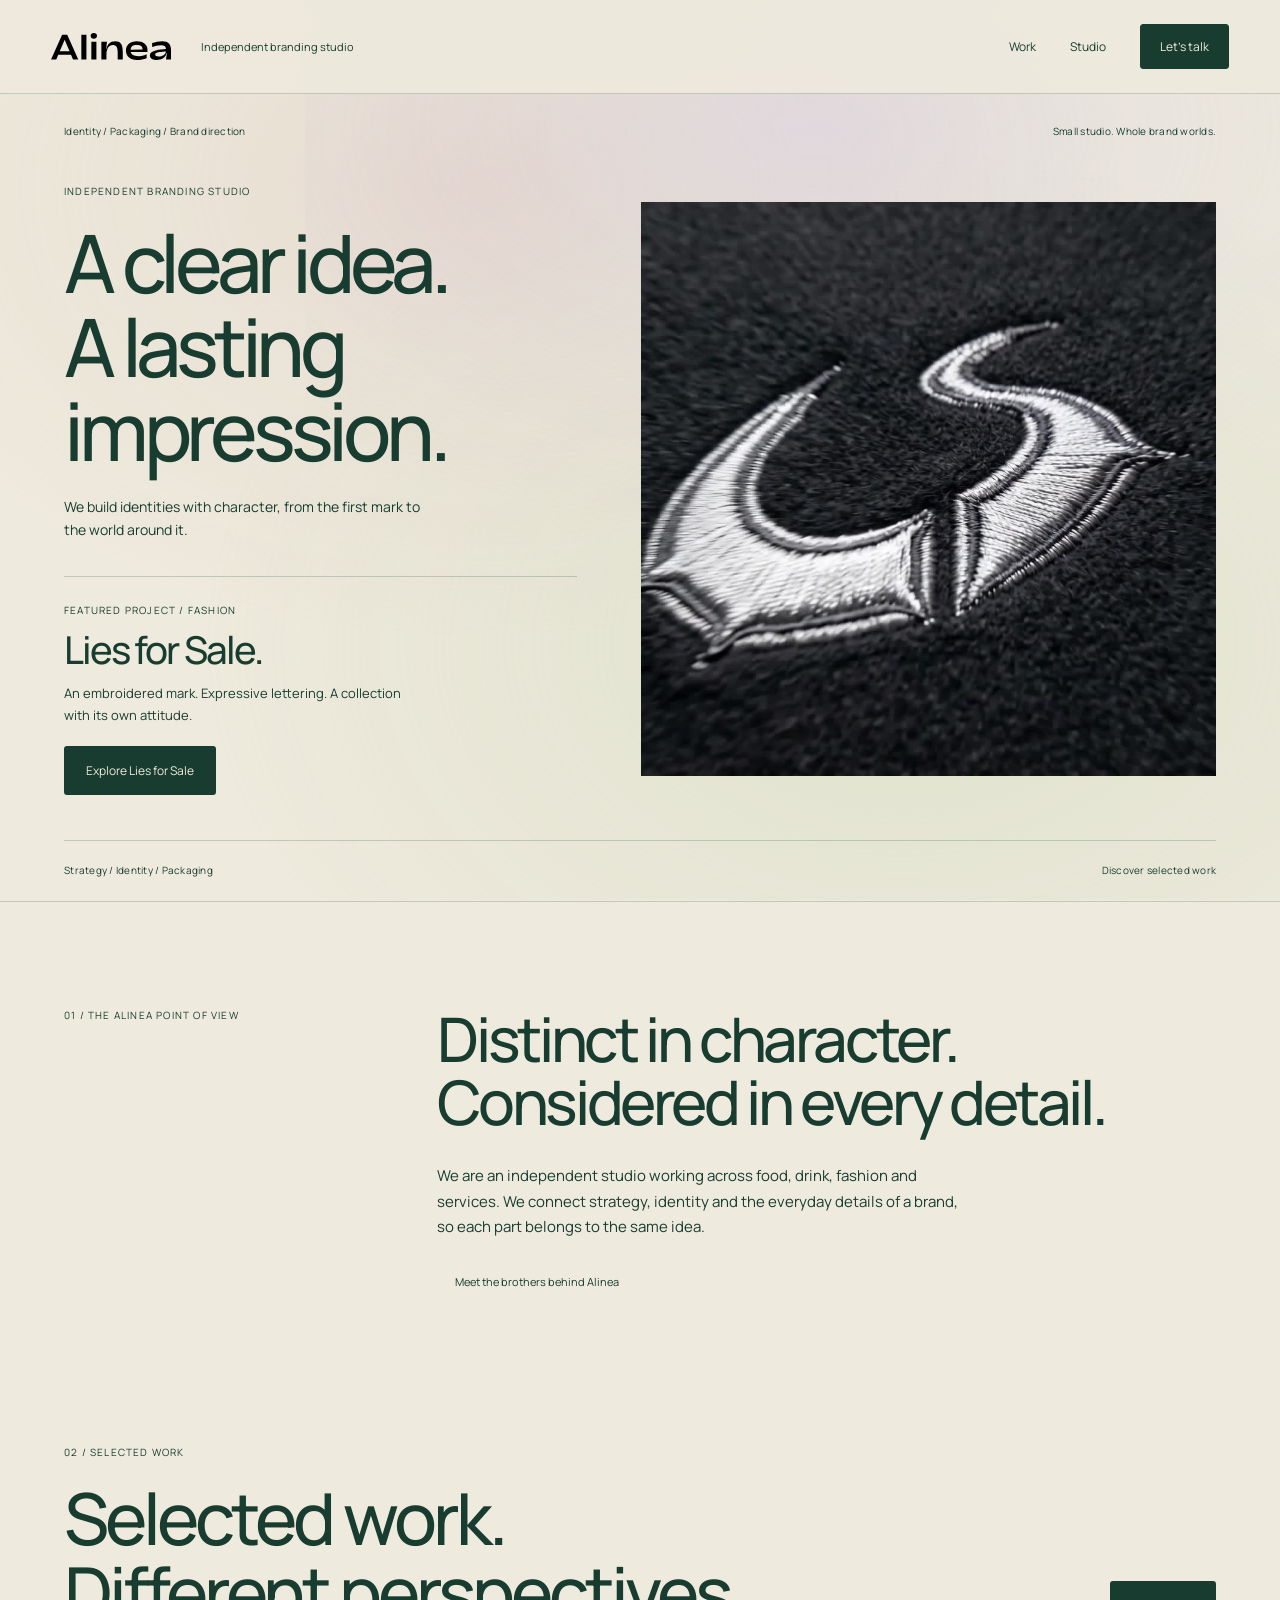
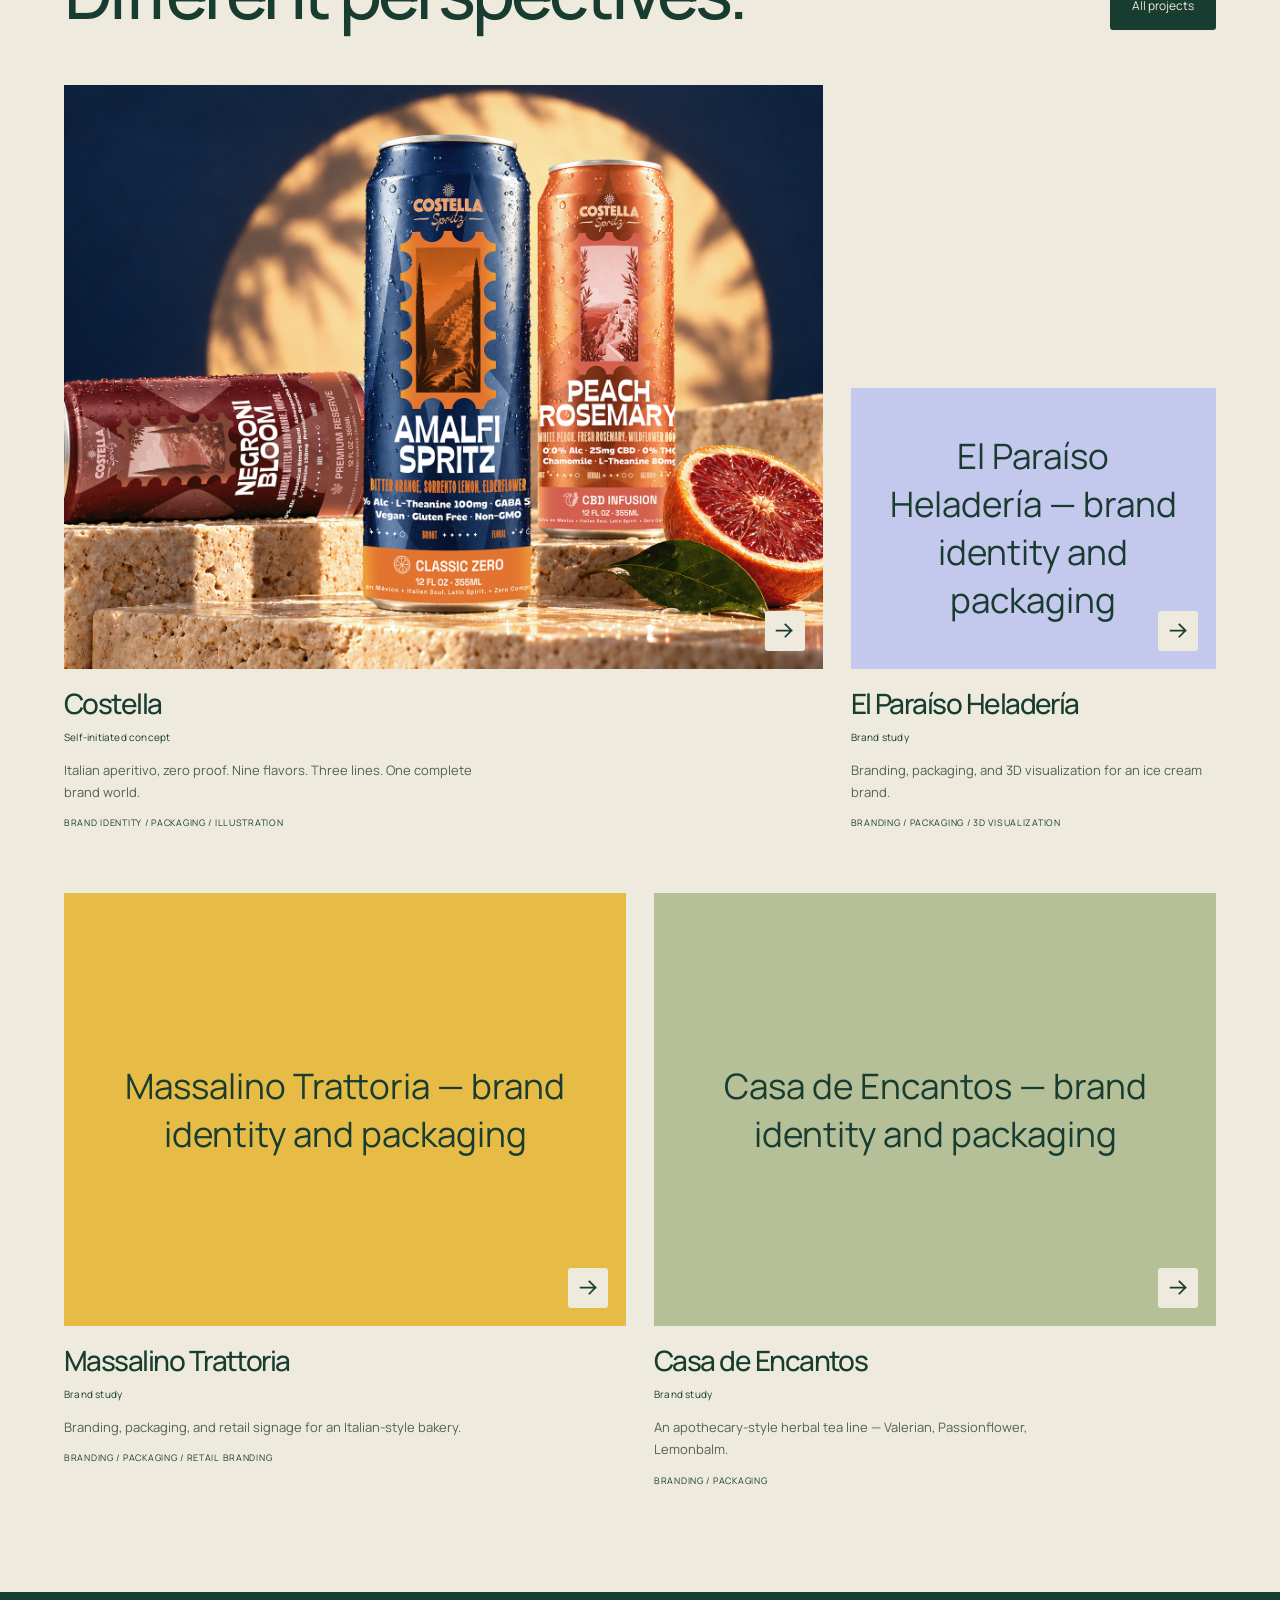
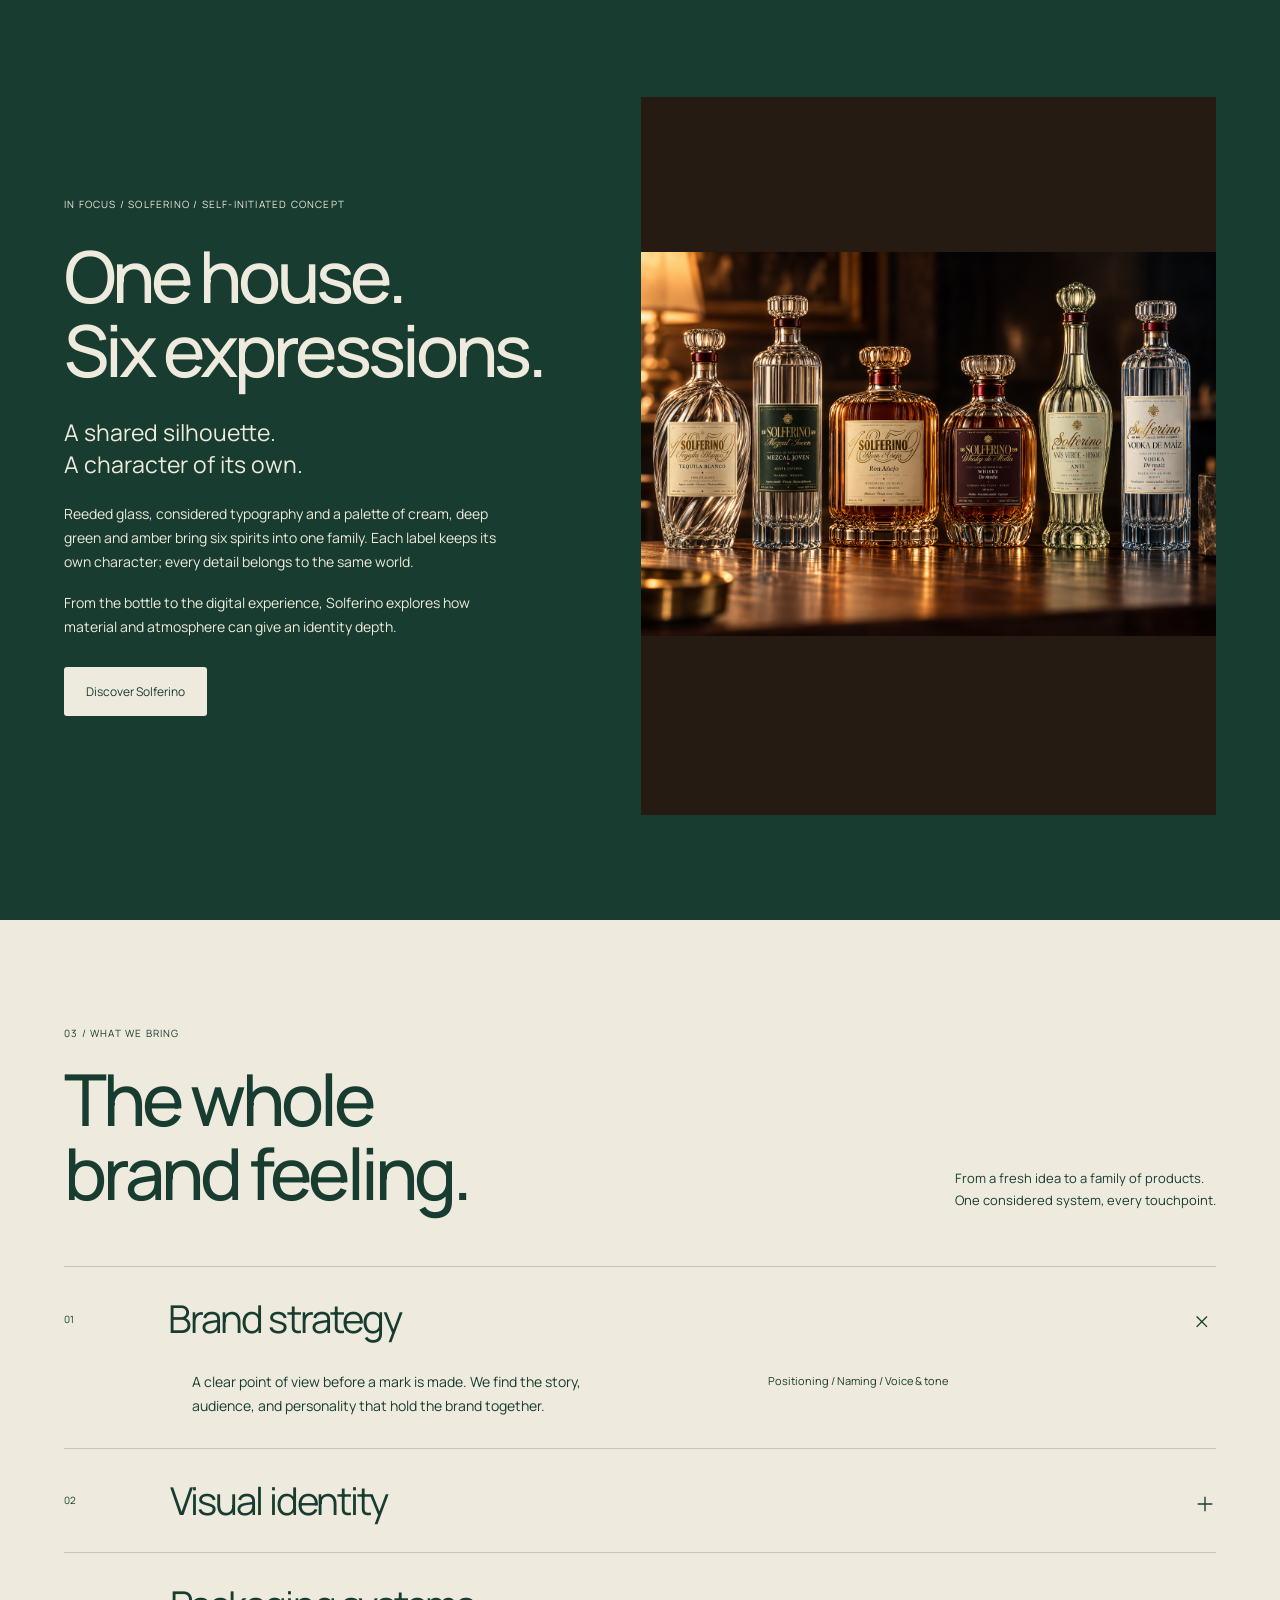
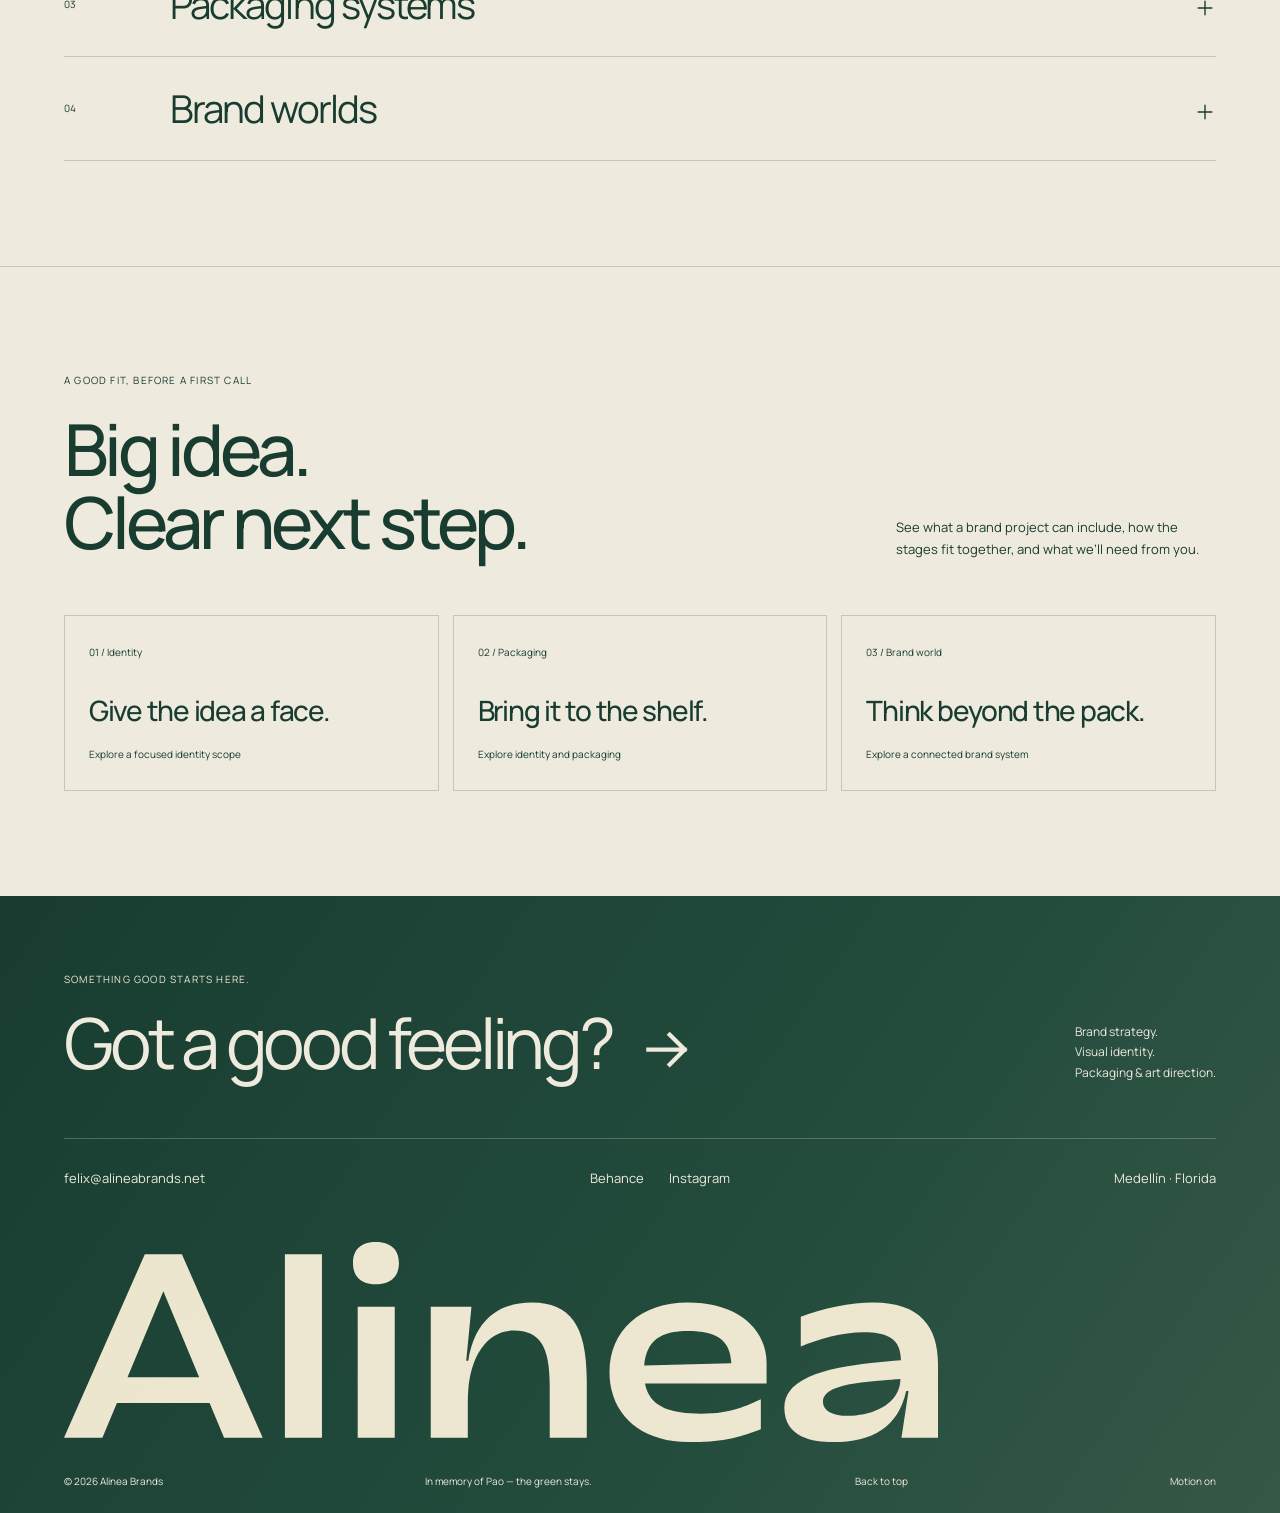
==== commit 51cd5093: "Add files via upload" ====
--- a/index.html
+++ b/index.html
@@ -1,7 +1,8 @@
-<!doctype html><html lang="en"><head><meta charset="utf-8"><meta name="viewport" content="width=device-width,initial-scale=1"><title>Independent branding & design — Alinea Brands</title><meta name="description" content="Alinea is an independent branding studio for food, drink, and everyday goods. Brand strategy, visual identity, packaging, and art direction."><meta name="theme-color" content="#183d30"><link rel="icon" href="alinea-icon.svg" type="image/svg+xml"><link rel="preconnect" href="https://fonts.googleapis.com"><link rel="preconnect" href="https://fonts.gstatic.com" crossorigin><link href="https://fonts.googleapis.com/css2?family=Manrope:wght@400;500;600;700;800&display=swap" rel="stylesheet"><link rel="stylesheet" href="styles.css?v=20261002c"><link rel="canonical" href="https://alineabrands.net/"></head><body data-page="index"><a class="skip" href="#main">Skip to content</a><div class="ambient-wash" aria-hidden="true"><i></i><i></i><i></i></div><div class="progress" aria-hidden="true"></div><header class="nav"><a class="logo" href="index.html" aria-label="Alinea Brands home"><img src="alinea-wordmark.svg" alt="Alinea" width="120" height="28"></a><span class="nav-descriptor">Independent branding studio</span><nav id="navigation" aria-label="Main navigation"><a href="work.html" data-page="work">Work</a><a href="studio.html" data-page="studio">Studio</a><a class="nav-contact" href="contact.html" data-page="contact">Let’s talk </a></nav><button class="menu-toggle" aria-expanded="false" aria-controls="navigation" aria-label="Open navigation">Menu <svg class="ui-icon" viewBox="0 0 24 24" aria-hidden="true" focusable="false"><use href="alinea-ui.svg#menu"></use></svg></button></header><main id="main">
-<section class="hero editorial-hero"><div class="hero-kicker"><span>Identity / Packaging / Brand direction</span><span>Small studio. Whole brand worlds.</span></div><div class="hero-type"><h1>A clear idea.<br><em>A lasting impression.</em></h1><div class="hero-aside"><p>We build identities with character.<br>For the things people choose,<br>the places they trust,<br>and the brands they remember.</p><a class="text-link" href="work.html">Explore the work </a></div></div><div class="homepage-feature"><a class="featured-art" href="project.html?p=solferino" aria-label="Explore Solferino"><img src="images/solferino-cover.png" alt="Solferino spirits collection" fetchpriority="high" width="1536" height="1024"></a><div class="homepage-feature-copy"><p class="eyebrow">Featured project / Spirits</p><h2>Solferino.</h2><p>One house. Six expressions. A self-initiated identity shaped by material, typography and a shared bottle silhouette.</p><a class="pill" href="project.html?p=solferino">Explore the project</a></div></div><div class="hero-bottom"><span>Strategy / Identity / Packaging</span><span>Selected work below </span></div></section>
+<!doctype html><html lang="en"><head><meta charset="utf-8"><meta name="viewport" content="width=device-width,initial-scale=1"><title>Independent branding & design — Alinea Brands</title><meta name="description" content="Alinea is an independent branding studio for food, drink, and everyday goods. Brand strategy, visual identity, packaging, and art direction."><meta name="theme-color" content="#183d30"><link rel="icon" href="alinea-icon.svg" type="image/svg+xml"><link rel="preconnect" href="https://fonts.googleapis.com"><link rel="preconnect" href="https://fonts.gstatic.com" crossorigin><link href="https://fonts.googleapis.com/css2?family=Manrope:wght@400;500;600;700;800&display=swap" rel="stylesheet"><link rel="stylesheet" href="styles.css?v=20261002d"><link rel="canonical" href="https://alineabrands.net/"></head><body data-page="index"><a class="skip" href="#main">Skip to content</a><div class="ambient-wash" aria-hidden="true"><i></i><i></i><i></i></div><div class="progress" aria-hidden="true"></div><header class="nav"><a class="logo" href="index.html" aria-label="Alinea Brands home"><img src="alinea-wordmark.svg" alt="Alinea" width="120" height="28"></a><span class="nav-descriptor">Independent branding studio</span><nav id="navigation" aria-label="Main navigation"><a href="work.html" data-page="work">Work</a><a href="studio.html" data-page="studio">Studio</a><a class="nav-contact" href="contact.html" data-page="contact">Let’s talk </a></nav><button class="menu-toggle" aria-expanded="false" aria-controls="navigation" aria-label="Open navigation">Menu <svg class="ui-icon" viewBox="0 0 24 24" aria-hidden="true" focusable="false"><use href="alinea-ui.svg#menu"></use></svg></button></header><main id="main">
+<section class="hero editorial-hero integrated-hero"><div class="hero-kicker"><span>Identity / Packaging / Brand direction</span><span>Small studio. Whole brand worlds.</span></div><div class="hero-feature-grid"><div class="hero-feature-intro"><p class="eyebrow">Independent branding studio</p><h1>A clear idea.<br>A lasting<br>impression.</h1><p class="hero-statement">We build identities with character, from the first mark to the world around it.</p><div class="hero-project-caption"><p class="eyebrow">Featured project / Fashion</p><h2>Lies for Sale.</h2><p>An embroidered mark. Expressive lettering. A collection with its own attitude.</p><a class="pill" href="project.html?p=lies-for-sale">Explore Lies for Sale</a></div></div><div class="logo-video-wrap"><video data-logo-video muted loop playsinline preload="metadata" poster="images/lies-for-sale-logo-poster.jpg" aria-label="Lies for Sale embroidered logo animation" src="images/lies-for-sale-logo-motion.mp4"></video><img class="logo-video-fallback" src="images/lies-for-sale-logo-poster.jpg" alt="Lies for Sale embroidered logo" hidden><button type="button" data-logo-control aria-pressed="false">Play logo motion</button></div></div><div class="hero-bottom"><span>Strategy / Identity / Packaging</span><a href="#selected-work">Discover selected work</a></div></section>
 <section class="intro section"><p class="eyebrow">01 / The Alinea point of view</p><div><h2>Distinct in character.<br><em>Considered in every detail.</em></h2><p>We are an independent studio working across food, drink, fashion and services. We connect strategy, identity and the everyday details of a brand, so each part belongs to the same idea.</p><a class="text-link" href="studio.html">Meet the brothers behind Alinea </a></div></section>
-<section class="selected section"><div class="section-head"><div><p class="eyebrow">02 / Selected work</p><h2>Selected work.<br><em>Different perspectives.</em></h2></div><a class="pill" href="work.html">All projects </a></div><div class="project-grid" id="homeProjects"></div><noscript><p>Explore our complete <a href="https://www.behance.net/alineabrands">Behance portfolio</a>.</p></noscript></section>
+<section class="selected section" id="selected-work"><div class="section-head"><div><p class="eyebrow">02 / Selected work</p><h2>Selected work.<br><em>Different perspectives.</em></h2></div><a class="pill" href="work.html">All projects </a></div><div class="project-grid" id="homeProjects"></div><noscript><p>Explore our complete <a href="https://www.behance.net/alineabrands">Behance portfolio</a>.</p></noscript></section>
 
+<section class="solferino-feature section" aria-labelledby="solferino-feature-title"><div class="solferino-feature-copy"><p class="eyebrow">In focus / Solferino / Self-initiated concept</p><h2 id="solferino-feature-title">One house.<br>Six expressions.</h2><p class="solferino-feature-lead">A shared silhouette.<br>A character of its own.</p><p>Reeded glass, considered typography and a palette of cream, deep green and amber bring six spirits into one family. Each label keeps its own character; every detail belongs to the same world.</p><p>From the bottle to the digital experience, Solferino explores how material and atmosphere can give an identity depth.</p><a class="pill cream" href="project.html?p=solferino">Discover Solferino</a></div><a class="featured-art" href="project.html?p=solferino" aria-label="Explore the Solferino brand study"><img src="images/solferino-cover.png" alt="Six Solferino spirit bottles with distinct labels and a shared glass silhouette" loading="lazy"></a></section>
 <section class="services section"><div class="section-head"><div><p class="eyebrow">03 / What we bring</p><h2>The whole<br><em>brand feeling.</em></h2></div><p>From a fresh idea to a family of products.<br>One considered system, every touchpoint.</p></div><div class="service-list"><details open><summary><span>01</span>Brand strategy <b><svg class="ui-icon" viewBox="0 0 24 24" aria-hidden="true" focusable="false"><use href="alinea-ui.svg#plus"></use></svg></b></summary><div><p>A clear point of view before a mark is made. We find the story, audience, and personality that hold the brand together.</p><span>Positioning / Naming / Voice &amp; tone</span></div></details><details><summary><span>02</span>Visual identity <b><svg class="ui-icon" viewBox="0 0 24 24" aria-hidden="true" focusable="false"><use href="alinea-ui.svg#plus"></use></svg></b></summary><div><p>Distinctive identities with enough character to be recognized and enough range to keep growing.</p><span>Logo systems / Typography / Color / Guidelines</span></div></details><details><summary><span>03</span>Packaging systems <b><svg class="ui-icon" viewBox="0 0 24 24" aria-hidden="true" focusable="false"><use href="alinea-ui.svg#plus"></use></svg></b></summary><div><p>A family resemblance across every flavor, format, and SKU. Packaging designed as part of the brand, from the start.</p><span>Labels / Structural direction / SKU architecture / Print artwork</span></div></details><details><summary><span>04</span>Brand worlds <b><svg class="ui-icon" viewBox="0 0 24 24" aria-hidden="true" focusable="false"><use href="alinea-ui.svg#plus"></use></svg></b></summary><div><p>The imagery, illustration, and campaign language that make a product feel like it belongs to a bigger world.</p><span>Art direction / Illustration / Campaign concepts / Brand applications</span></div></details></div></section>
-<section class="scope-invitation section"><p class="eyebrow">A good fit, before a first call</p><div class="section-head"><h2>Big idea.<br><em>Clear next step.</em></h2><p>See what a brand project can include, how the stages fit together, and what we’ll need from you.</p></div><div class="scope-entry-links"><a href="studio.html?scope=identity#scope"><span>01 / Identity</span><b>Give the idea a face.</b><small>Explore a focused identity scope</small></a><a href="studio.html?scope=shelf#scope"><span>02 / Packaging</span><b>Bring it to the shelf.</b><small>Explore identity and packaging</small></a><a href="studio.html?scope=world#scope"><span>03 / Brand world</span><b>Think beyond the pack.</b><small>Explore a connected brand system</small></a></div></section></main><footer class="footer"><div class="footer-top"><div><p class="eyebrow">Something good starts here.</p><a class="footer-cta" href="contact.html">Got a good <em>feeling?</em> <svg class="arrow-icon" viewBox="0 0 24 24" aria-hidden="true" focusable="false"><use href="alinea-arrow.svg#arrow"></use></svg></a></div><p>Brand strategy.<br>Visual identity.<br>Packaging &amp; art direction.</p></div><div class="footer-links"><a href="mailto:felix@alineabrands.net">felix@alineabrands.net</a><div><a href="https://www.behance.net/alineabrands" target="_blank" rel="noopener">Behance </a><a href="https://www.instagram.com/alineabrands/" target="_blank" rel="noopener">Instagram </a></div><span>Medellín · Florida</span></div><img class="footer-wordmark" src="alinea-wordmark.svg" alt="Alinea" width="900" height="206"><div class="footer-bottom"><span>© <span class="js-year">2026</span> Alinea Brands</span><span>In memory of Pao — the green stays.</span><a href="#main">Back to top </a></div></footer><script src="data.js?v=20261002c"></script><script src="script.js?v=20261002c"></script></body></html>+<section class="scope-invitation section"><p class="eyebrow">A good fit, before a first call</p><div class="section-head"><h2>Big idea.<br><em>Clear next step.</em></h2><p>See what a brand project can include, how the stages fit together, and what we’ll need from you.</p></div><div class="scope-entry-links"><a href="studio.html?scope=identity#scope"><span>01 / Identity</span><b>Give the idea a face.</b><small>Explore a focused identity scope</small></a><a href="studio.html?scope=shelf#scope"><span>02 / Packaging</span><b>Bring it to the shelf.</b><small>Explore identity and packaging</small></a><a href="studio.html?scope=world#scope"><span>03 / Brand world</span><b>Think beyond the pack.</b><small>Explore a connected brand system</small></a></div></section></main><footer class="footer"><div class="footer-top"><div><p class="eyebrow">Something good starts here.</p><a class="footer-cta" href="contact.html">Got a good <em>feeling?</em> <svg class="arrow-icon" viewBox="0 0 24 24" aria-hidden="true" focusable="false"><use href="alinea-arrow.svg#arrow"></use></svg></a></div><p>Brand strategy.<br>Visual identity.<br>Packaging &amp; art direction.</p></div><div class="footer-links"><a href="mailto:felix@alineabrands.net">felix@alineabrands.net</a><div><a href="https://www.behance.net/alineabrands" target="_blank" rel="noopener">Behance </a><a href="https://www.instagram.com/alineabrands/" target="_blank" rel="noopener">Instagram </a></div><span>Medellín · Florida</span></div><img class="footer-wordmark" src="alinea-wordmark.svg" alt="Alinea" width="900" height="206"><div class="footer-bottom"><span>© <span class="js-year">2026</span> Alinea Brands</span><span>In memory of Pao — the green stays.</span><a href="#main">Back to top </a></div></footer><script src="data.js?v=20261002d"></script><script src="script.js?v=20261002d"></script></body></html>
--- a/styles.css
+++ b/styles.css
@@ -50,3 +50,12 @@
 html[data-motion=off] .editorial-reveal{opacity:1;transform:none}
 html[data-motion=off] .featured-art img{transform:none}
 @media(prefers-reduced-motion:reduce){html{scroll-behavior:auto}.editorial-reveal,.motion .editorial-reveal:not(.has-entered){opacity:1;transform:none;transition:none}.featured-art img{transform:none}}
+
+/* Two distinct homepage features: motion above, a green brand story below. */
+.hero-feature-grid{display:grid;grid-template-columns:minmax(0,1fr) minmax(0,1.12fr);gap:5vw;align-items:center;padding:45px 0}
+.integrated-hero h1{font-size:clamp(48px,6.3vw,100px);line-height:1.04;margin:22px 0;letter-spacing:-.065em}
+.hero-statement{font-size:14px;max-width:370px}.hero-project-caption{border-top:1px solid var(--line);margin-top:34px;padding-top:25px}.hero-project-caption h2{font-size:clamp(25px,3vw,42px);margin:12px 0}.hero-project-caption>p:not(.eyebrow){font-size:13px;max-width:350px;margin-bottom:20px}.hero-feature-grid .logo-video-wrap{width:100%;align-self:center}
+.solferino-feature{display:grid;grid-template-columns:minmax(0,1fr) minmax(0,1.15fr);gap:6vw;align-items:center;background:var(--green);color:var(--cream)}
+.solferino-feature h2{font-size:clamp(38px,5.6vw,82px);margin:28px 0}.solferino-feature-copy>p{max-width:460px;font-size:14px}.solferino-feature-copy .solferino-feature-lead{font-size:23px;line-height:1.4;margin-bottom:22px}.solferino-feature-copy>p+p{margin-top:18px}.solferino-feature .pill{margin-top:28px}.solferino-feature .featured-art{aspect-ratio:4/5}.solferino-feature .featured-art img{object-fit:contain;background:#261b12;transform:translateY(var(--art-shift,0px))}.solferino-feature .eyebrow{font-size:10px}
+@media(max-width:800px){.hero-feature-grid{gap:28px}.integrated-hero h1{font-size:clamp(43px,6.3vw,66px)}.solferino-feature{gap:35px}.solferino-feature .featured-art{aspect-ratio:1}}
+@media(max-width:600px){.hero-feature-grid,.solferino-feature{grid-template-columns:1fr}.hero-feature-grid{padding:30px 0}.integrated-hero h1{font-size:clamp(46px,12vw,70px)}.hero-project-caption{margin-top:25px}.solferino-feature .featured-art{aspect-ratio:3/2}.solferino-feature h2{font-size:43px}}
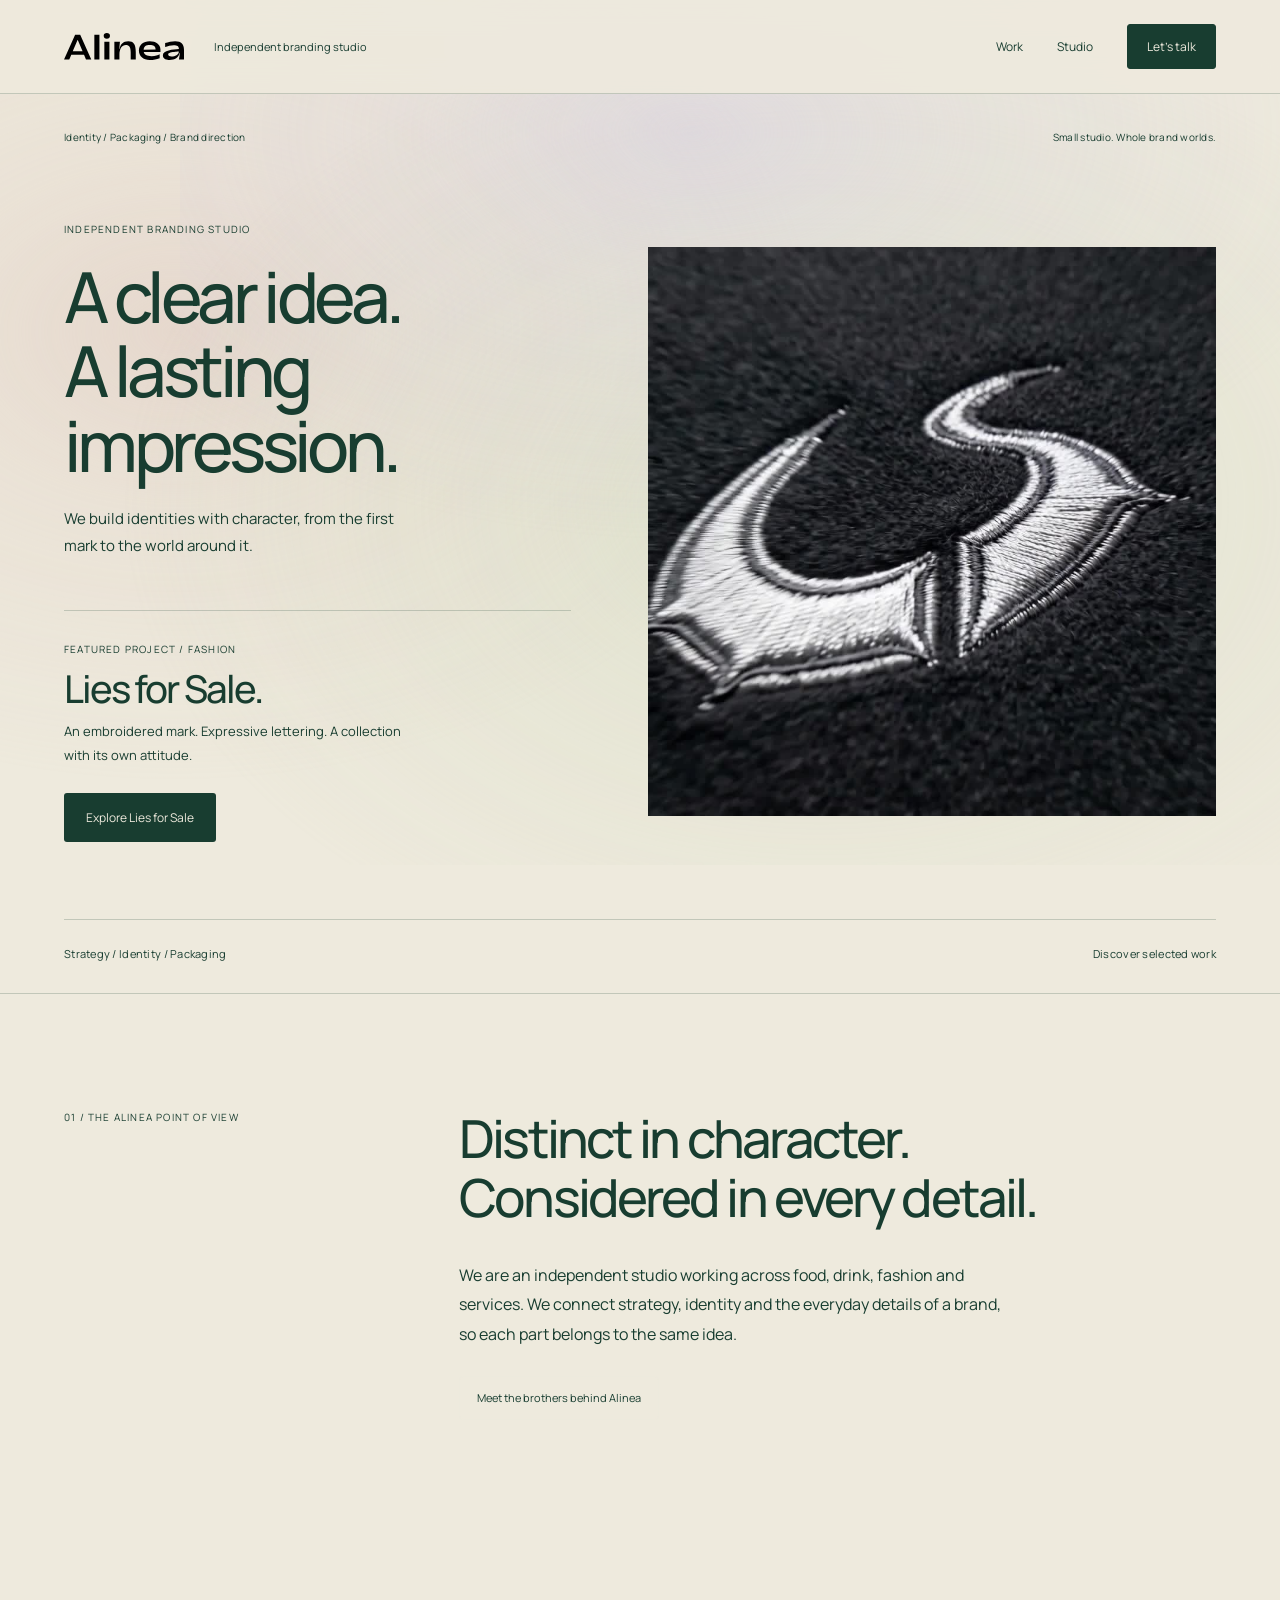
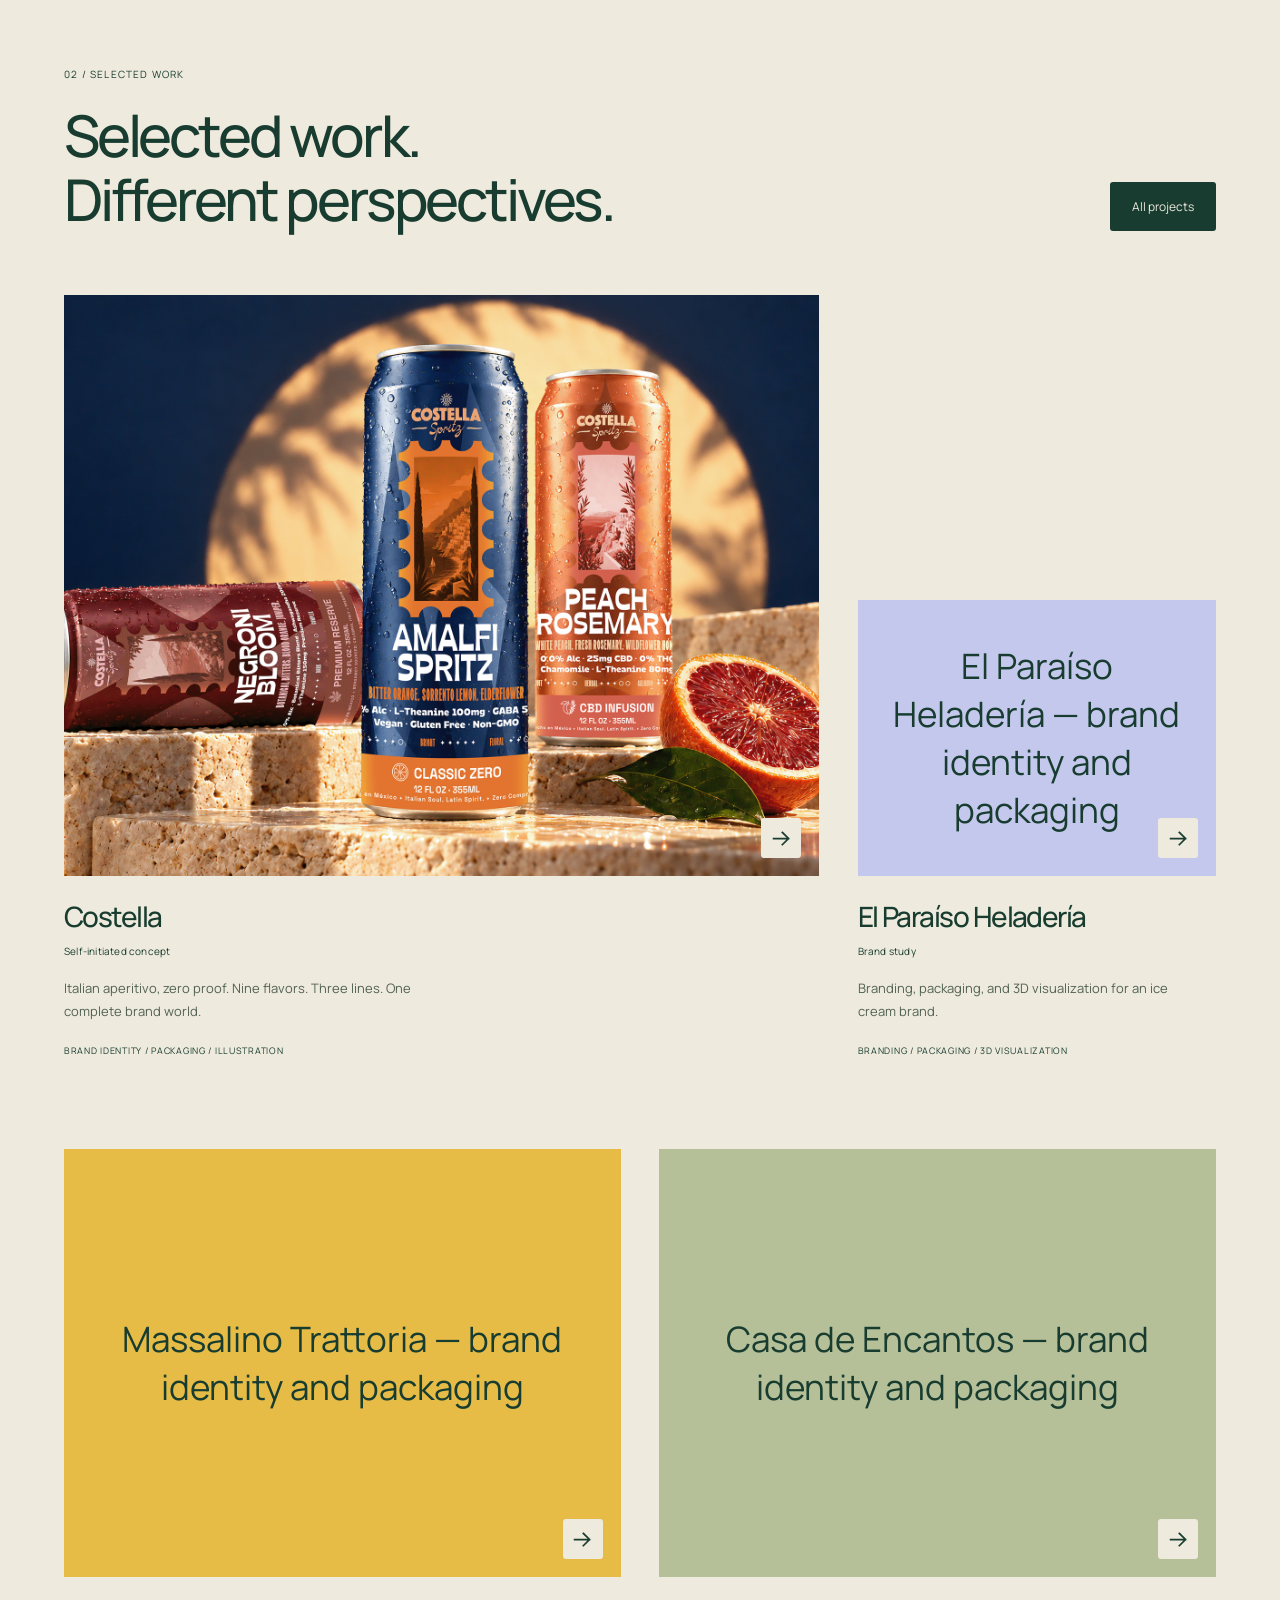
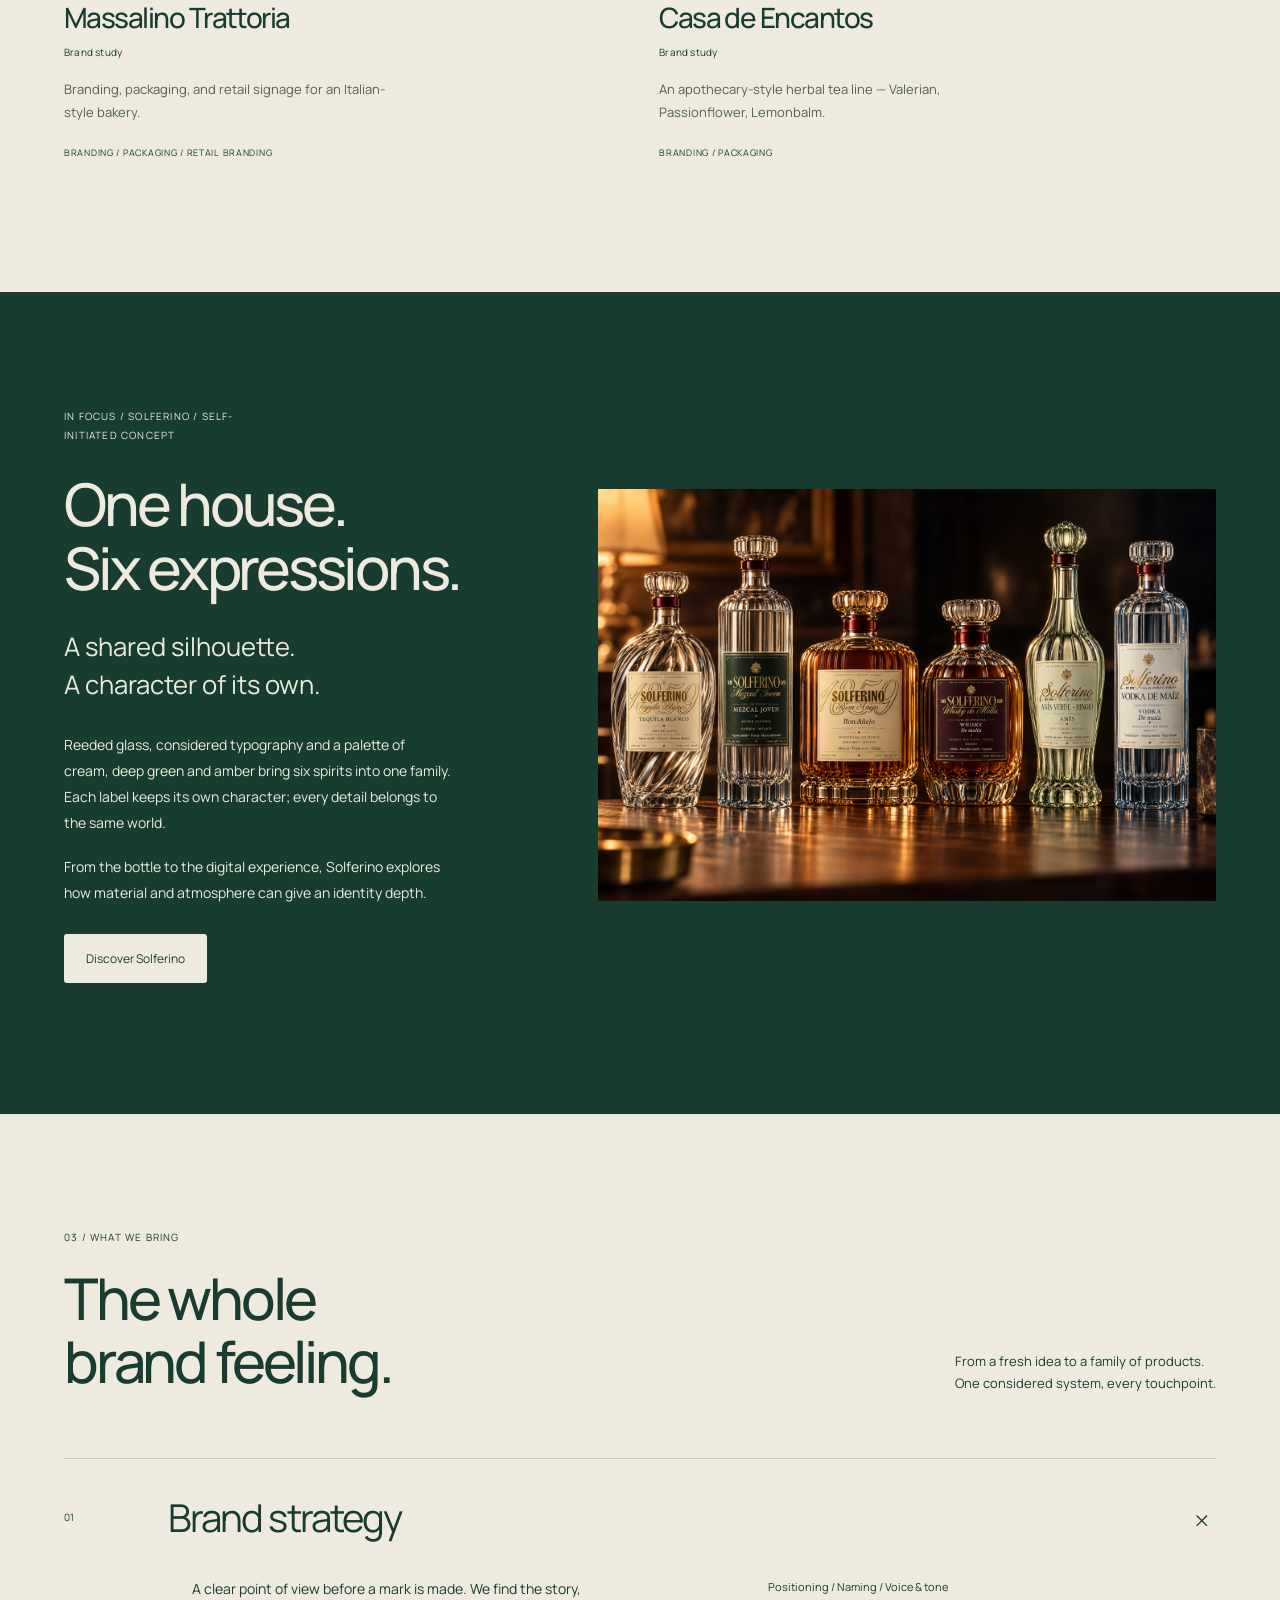
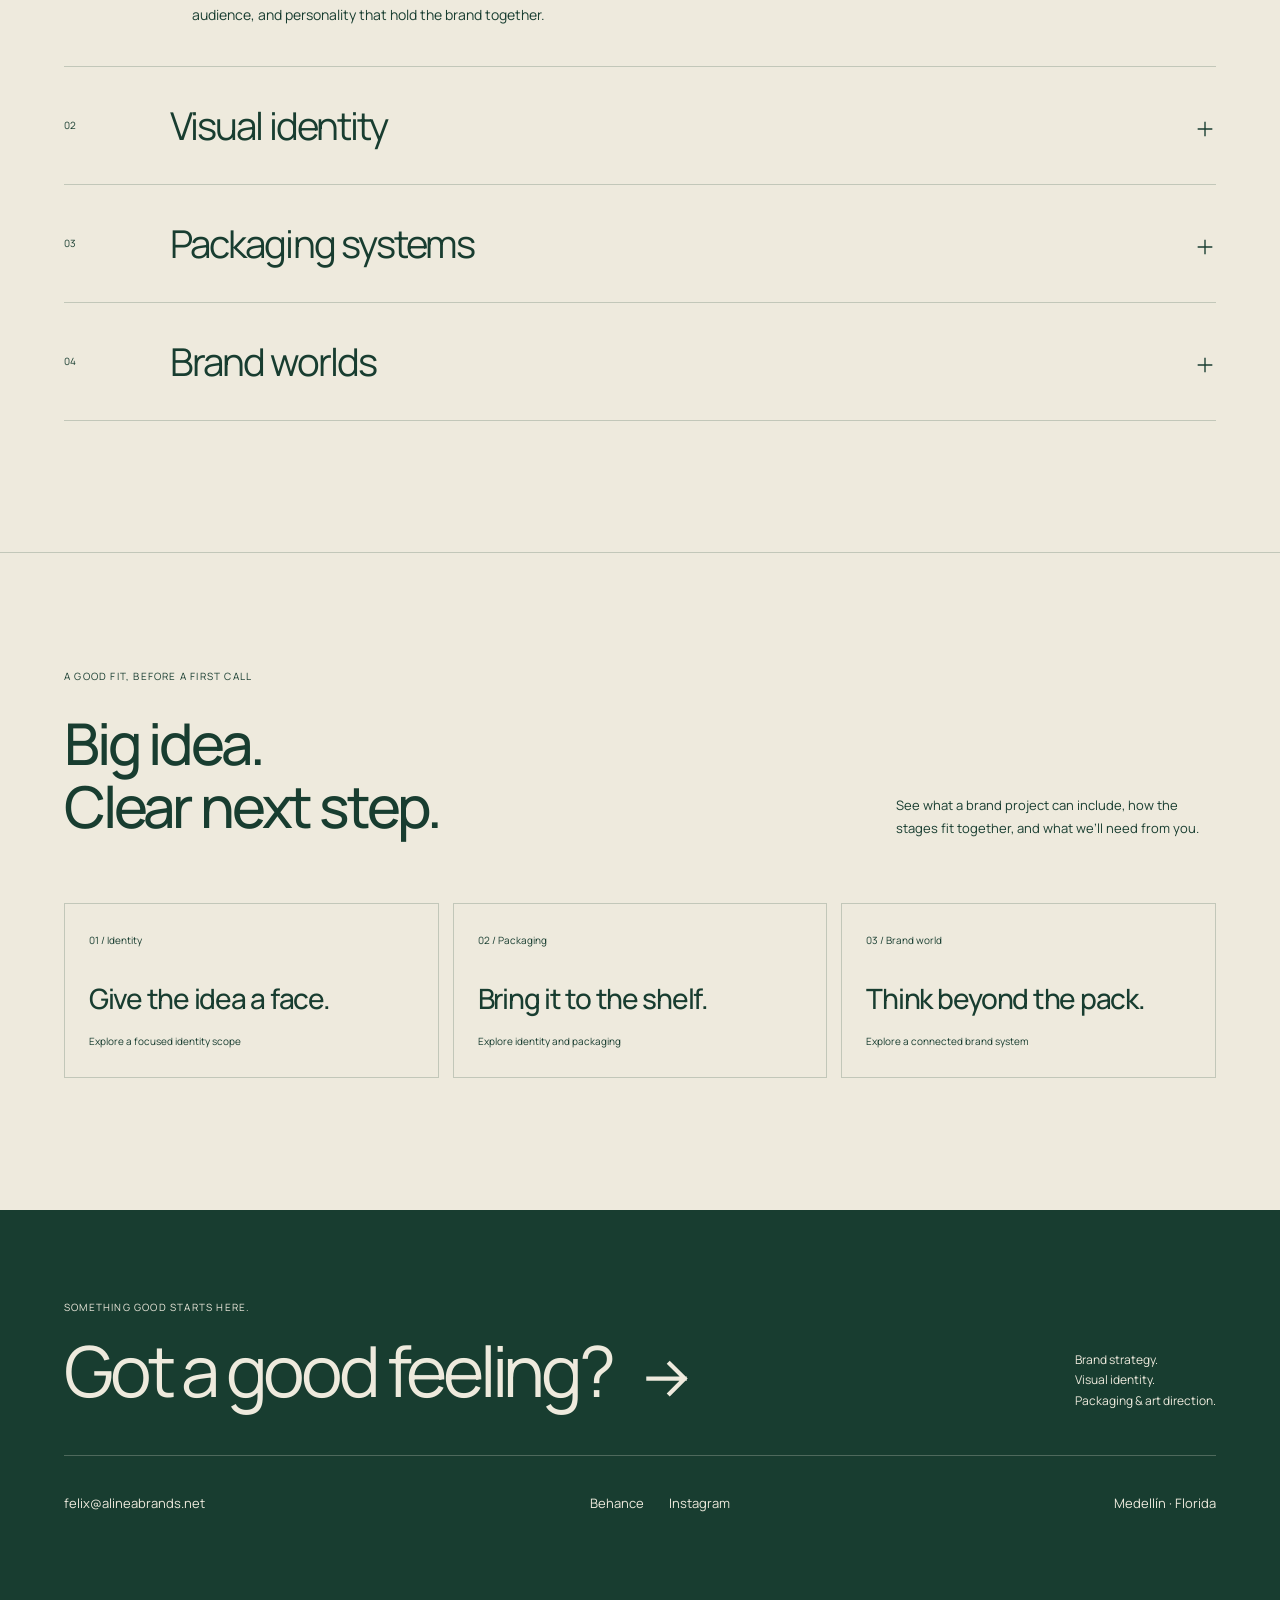
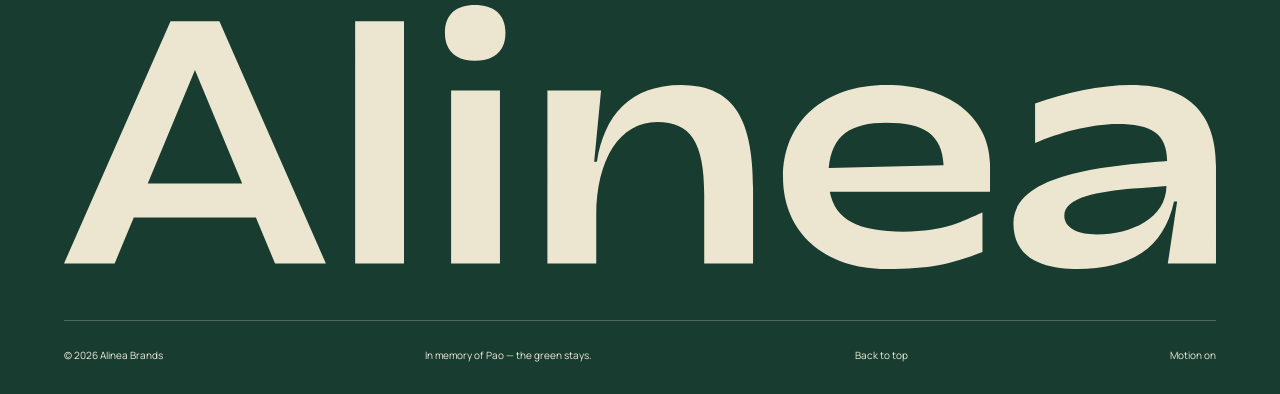
==== commit d1508c29: "Add files via upload" ====
--- a/index.html
+++ b/index.html
@@ -1,8 +1,8 @@
-<!doctype html><html lang="en"><head><meta charset="utf-8"><meta name="viewport" content="width=device-width,initial-scale=1"><title>Independent branding & design — Alinea Brands</title><meta name="description" content="Alinea is an independent branding studio for food, drink, and everyday goods. Brand strategy, visual identity, packaging, and art direction."><meta name="theme-color" content="#183d30"><link rel="icon" href="alinea-icon.svg" type="image/svg+xml"><link rel="preconnect" href="https://fonts.googleapis.com"><link rel="preconnect" href="https://fonts.gstatic.com" crossorigin><link href="https://fonts.googleapis.com/css2?family=Manrope:wght@400;500;600;700;800&display=swap" rel="stylesheet"><link rel="stylesheet" href="styles.css?v=20261002d"><link rel="canonical" href="https://alineabrands.net/"></head><body data-page="index"><a class="skip" href="#main">Skip to content</a><div class="ambient-wash" aria-hidden="true"><i></i><i></i><i></i></div><div class="progress" aria-hidden="true"></div><header class="nav"><a class="logo" href="index.html" aria-label="Alinea Brands home"><img src="alinea-wordmark.svg" alt="Alinea" width="120" height="28"></a><span class="nav-descriptor">Independent branding studio</span><nav id="navigation" aria-label="Main navigation"><a href="work.html" data-page="work">Work</a><a href="studio.html" data-page="studio">Studio</a><a class="nav-contact" href="contact.html" data-page="contact">Let’s talk </a></nav><button class="menu-toggle" aria-expanded="false" aria-controls="navigation" aria-label="Open navigation">Menu <svg class="ui-icon" viewBox="0 0 24 24" aria-hidden="true" focusable="false"><use href="alinea-ui.svg#menu"></use></svg></button></header><main id="main">
+<!doctype html><html lang="en"><head><meta charset="utf-8"><meta name="viewport" content="width=device-width,initial-scale=1"><title>Independent branding & design — Alinea Brands</title><meta name="description" content="Alinea is an independent branding studio for food, drink, and everyday goods. Brand strategy, visual identity, packaging, and art direction."><meta name="theme-color" content="#183d30"><link rel="icon" href="alinea-icon.svg" type="image/svg+xml"><link rel="preconnect" href="https://fonts.googleapis.com"><link rel="preconnect" href="https://fonts.gstatic.com" crossorigin><link href="https://fonts.googleapis.com/css2?family=Manrope:wght@400;500;600;700;800&display=swap" rel="stylesheet"><link rel="stylesheet" href="styles.css?v=20261003"><link rel="canonical" href="https://alineabrands.net/"></head><body data-page="index"><a class="skip" href="#main">Skip to content</a><div class="ambient-wash" aria-hidden="true"><i></i><i></i><i></i></div><div class="progress" aria-hidden="true"></div><header class="nav"><a class="logo" href="index.html" aria-label="Alinea Brands home"><img src="alinea-wordmark.svg" alt="Alinea" width="120" height="28"></a><span class="nav-descriptor">Independent branding studio</span><nav id="navigation" aria-label="Main navigation"><a href="work.html" data-page="work">Work</a><a href="studio.html" data-page="studio">Studio</a><a class="nav-contact" href="contact.html" data-page="contact">Let’s talk </a></nav><button class="menu-toggle" aria-expanded="false" aria-controls="navigation" aria-label="Open navigation">Menu <svg class="ui-icon" viewBox="0 0 24 24" aria-hidden="true" focusable="false"><use href="alinea-ui.svg#menu"></use></svg></button></header><main id="main">
 <section class="hero editorial-hero integrated-hero"><div class="hero-kicker"><span>Identity / Packaging / Brand direction</span><span>Small studio. Whole brand worlds.</span></div><div class="hero-feature-grid"><div class="hero-feature-intro"><p class="eyebrow">Independent branding studio</p><h1>A clear idea.<br>A lasting<br>impression.</h1><p class="hero-statement">We build identities with character, from the first mark to the world around it.</p><div class="hero-project-caption"><p class="eyebrow">Featured project / Fashion</p><h2>Lies for Sale.</h2><p>An embroidered mark. Expressive lettering. A collection with its own attitude.</p><a class="pill" href="project.html?p=lies-for-sale">Explore Lies for Sale</a></div></div><div class="logo-video-wrap"><video data-logo-video muted loop playsinline preload="metadata" poster="images/lies-for-sale-logo-poster.jpg" aria-label="Lies for Sale embroidered logo animation" src="images/lies-for-sale-logo-motion.mp4"></video><img class="logo-video-fallback" src="images/lies-for-sale-logo-poster.jpg" alt="Lies for Sale embroidered logo" hidden><button type="button" data-logo-control aria-pressed="false">Play logo motion</button></div></div><div class="hero-bottom"><span>Strategy / Identity / Packaging</span><a href="#selected-work">Discover selected work</a></div></section>
 <section class="intro section"><p class="eyebrow">01 / The Alinea point of view</p><div><h2>Distinct in character.<br><em>Considered in every detail.</em></h2><p>We are an independent studio working across food, drink, fashion and services. We connect strategy, identity and the everyday details of a brand, so each part belongs to the same idea.</p><a class="text-link" href="studio.html">Meet the brothers behind Alinea </a></div></section>
 <section class="selected section" id="selected-work"><div class="section-head"><div><p class="eyebrow">02 / Selected work</p><h2>Selected work.<br><em>Different perspectives.</em></h2></div><a class="pill" href="work.html">All projects </a></div><div class="project-grid" id="homeProjects"></div><noscript><p>Explore our complete <a href="https://www.behance.net/alineabrands">Behance portfolio</a>.</p></noscript></section>
 
 <section class="solferino-feature section" aria-labelledby="solferino-feature-title"><div class="solferino-feature-copy"><p class="eyebrow">In focus / Solferino / Self-initiated concept</p><h2 id="solferino-feature-title">One house.<br>Six expressions.</h2><p class="solferino-feature-lead">A shared silhouette.<br>A character of its own.</p><p>Reeded glass, considered typography and a palette of cream, deep green and amber bring six spirits into one family. Each label keeps its own character; every detail belongs to the same world.</p><p>From the bottle to the digital experience, Solferino explores how material and atmosphere can give an identity depth.</p><a class="pill cream" href="project.html?p=solferino">Discover Solferino</a></div><a class="featured-art" href="project.html?p=solferino" aria-label="Explore the Solferino brand study"><img src="images/solferino-cover.png" alt="Six Solferino spirit bottles with distinct labels and a shared glass silhouette" loading="lazy"></a></section>
 <section class="services section"><div class="section-head"><div><p class="eyebrow">03 / What we bring</p><h2>The whole<br><em>brand feeling.</em></h2></div><p>From a fresh idea to a family of products.<br>One considered system, every touchpoint.</p></div><div class="service-list"><details open><summary><span>01</span>Brand strategy <b><svg class="ui-icon" viewBox="0 0 24 24" aria-hidden="true" focusable="false"><use href="alinea-ui.svg#plus"></use></svg></b></summary><div><p>A clear point of view before a mark is made. We find the story, audience, and personality that hold the brand together.</p><span>Positioning / Naming / Voice &amp; tone</span></div></details><details><summary><span>02</span>Visual identity <b><svg class="ui-icon" viewBox="0 0 24 24" aria-hidden="true" focusable="false"><use href="alinea-ui.svg#plus"></use></svg></b></summary><div><p>Distinctive identities with enough character to be recognized and enough range to keep growing.</p><span>Logo systems / Typography / Color / Guidelines</span></div></details><details><summary><span>03</span>Packaging systems <b><svg class="ui-icon" viewBox="0 0 24 24" aria-hidden="true" focusable="false"><use href="alinea-ui.svg#plus"></use></svg></b></summary><div><p>A family resemblance across every flavor, format, and SKU. Packaging designed as part of the brand, from the start.</p><span>Labels / Structural direction / SKU architecture / Print artwork</span></div></details><details><summary><span>04</span>Brand worlds <b><svg class="ui-icon" viewBox="0 0 24 24" aria-hidden="true" focusable="false"><use href="alinea-ui.svg#plus"></use></svg></b></summary><div><p>The imagery, illustration, and campaign language that make a product feel like it belongs to a bigger world.</p><span>Art direction / Illustration / Campaign concepts / Brand applications</span></div></details></div></section>
-<section class="scope-invitation section"><p class="eyebrow">A good fit, before a first call</p><div class="section-head"><h2>Big idea.<br><em>Clear next step.</em></h2><p>See what a brand project can include, how the stages fit together, and what we’ll need from you.</p></div><div class="scope-entry-links"><a href="studio.html?scope=identity#scope"><span>01 / Identity</span><b>Give the idea a face.</b><small>Explore a focused identity scope</small></a><a href="studio.html?scope=shelf#scope"><span>02 / Packaging</span><b>Bring it to the shelf.</b><small>Explore identity and packaging</small></a><a href="studio.html?scope=world#scope"><span>03 / Brand world</span><b>Think beyond the pack.</b><small>Explore a connected brand system</small></a></div></section></main><footer class="footer"><div class="footer-top"><div><p class="eyebrow">Something good starts here.</p><a class="footer-cta" href="contact.html">Got a good <em>feeling?</em> <svg class="arrow-icon" viewBox="0 0 24 24" aria-hidden="true" focusable="false"><use href="alinea-arrow.svg#arrow"></use></svg></a></div><p>Brand strategy.<br>Visual identity.<br>Packaging &amp; art direction.</p></div><div class="footer-links"><a href="mailto:felix@alineabrands.net">felix@alineabrands.net</a><div><a href="https://www.behance.net/alineabrands" target="_blank" rel="noopener">Behance </a><a href="https://www.instagram.com/alineabrands/" target="_blank" rel="noopener">Instagram </a></div><span>Medellín · Florida</span></div><img class="footer-wordmark" src="alinea-wordmark.svg" alt="Alinea" width="900" height="206"><div class="footer-bottom"><span>© <span class="js-year">2026</span> Alinea Brands</span><span>In memory of Pao — the green stays.</span><a href="#main">Back to top </a></div></footer><script src="data.js?v=20261002d"></script><script src="script.js?v=20261002d"></script></body></html>+<section class="scope-invitation section"><p class="eyebrow">A good fit, before a first call</p><div class="section-head"><h2>Big idea.<br><em>Clear next step.</em></h2><p>See what a brand project can include, how the stages fit together, and what we’ll need from you.</p></div><div class="scope-entry-links"><a href="studio.html?scope=identity#scope"><span>01 / Identity</span><b>Give the idea a face.</b><small>Explore a focused identity scope</small></a><a href="studio.html?scope=shelf#scope"><span>02 / Packaging</span><b>Bring it to the shelf.</b><small>Explore identity and packaging</small></a><a href="studio.html?scope=world#scope"><span>03 / Brand world</span><b>Think beyond the pack.</b><small>Explore a connected brand system</small></a></div></section></main><footer class="footer"><div class="footer-top"><div><p class="eyebrow">Something good starts here.</p><a class="footer-cta" href="contact.html">Got a good <em>feeling?</em> <svg class="arrow-icon" viewBox="0 0 24 24" aria-hidden="true" focusable="false"><use href="alinea-arrow.svg#arrow"></use></svg></a></div><p>Brand strategy.<br>Visual identity.<br>Packaging &amp; art direction.</p></div><div class="footer-links"><a href="mailto:felix@alineabrands.net">felix@alineabrands.net</a><div><a href="https://www.behance.net/alineabrands" target="_blank" rel="noopener">Behance </a><a href="https://www.instagram.com/alineabrands/" target="_blank" rel="noopener">Instagram </a></div><span>Medellín · Florida</span></div><img class="footer-wordmark" src="alinea-wordmark.svg" alt="Alinea" width="900" height="206"><div class="footer-bottom"><span>© <span class="js-year">2026</span> Alinea Brands</span><span>In memory of Pao — the green stays.</span><a href="#main">Back to top </a></div></footer><script src="data.js?v=20261003"></script><script src="script.js?v=20261003"></script></body></html>
--- a/styles.css
+++ b/styles.css
@@ -32,7 +32,7 @@
 @media(max-width:380px){.showcase-grid--2,.showcase-grid--4{grid-template-columns:minmax(0,1fr)}}
 
 /* Editorial refresh — one type family, deliberate spacing, quiet surfaces. */
-em{font-family:inherit;font-style:normal;font-weight:inherit}h1,h2,h3{letter-spacing:-.055em;font-weight:500}.ui-icon{width:22px;height:22px;display:inline-block;vertical-align:middle;flex-shrink:0}button .ui-icon{pointer-events:none}.nav{padding-block:24px}.nav-descriptor{font-size:11px}.pill,.nav-contact{border-radius:3px}.pill{gap:18px;min-height:46px}.pill:hover{transform:translateY(-2px)}.editorial-hero{padding-top:30px}.hero-type{grid-template-columns:minmax(0,1fr) 240px;margin:65px 0}.hero h1{font-size:clamp(60px,8.6vw,140px);line-height:1.02;letter-spacing:-.065em}.hero-aside{font-size:13px}.hero-shelf{transform:none;perspective:none;padding:0 0 35px;gap:18px}.shelf-card,.shelf-two,.shelf-three{transform:none;border-radius:0;background:transparent;padding:0;box-shadow:none}.shelf-card:hover,.shelf-card:focus-visible{transform:none}.shelf-card img{border-radius:0;aspect-ratio:1.6}.shelf-card span{padding:14px 0;font-size:12px}.intro{background:transparent;color:var(--green);border-top:1px solid var(--line)}.intro h2{font-size:clamp(36px,4.8vw,72px)}.selected{padding-top:35px}.project-grid{grid-template-columns:repeat(12,minmax(0,1fr));gap:64px 28px}.project-card{grid-column:span 6}.project-card:nth-child(even){margin-top:0}.project-card:nth-child(4n+1){grid-column:span 8}.project-card:nth-child(4n+2){grid-column:span 4;align-self:end}.project-media{border-radius:0}.project-media img{aspect-ratio:1.3}.project-media .project-open{border-radius:0;background:var(--cream);width:40px;height:40px}.project-card:hover .project-open{transform:translate(2px,-2px)}.project-info>div{display:block}.project-info h3{font-size:28px}.project-info small{display:block;font-size:10px;margin-top:7px;white-space:normal}.project-info p{font-size:13px}.project-title-art{min-height:300px;aspect-ratio:1.3;padding:30px;display:flex;flex-direction:column;justify-content:space-between;background:#dce0d3;color:var(--green)}.project-title-art strong{font-size:clamp(34px,4vw,70px);font-weight:500;line-height:1.05;letter-spacing:-.055em}.project-title-art>span:last-child{font-size:11px}.case-cover .project-title-art{min-height:420px;aspect-ratio:2.2}.case-cover .project-title-art strong{font-size:clamp(50px,9vw,130px)}.case-actions{display:flex;gap:20px;align-items:center;flex-wrap:wrap;margin:0 0 30px}.case-actions p{font-size:12px}.case-title>p{font-size:14px}.concept-cover{border-radius:0}.concept-cover strong{font-family:inherit;font-weight:500}.concept-feature h2{font-size:clamp(36px,4.5vw,68px)}.footer{isolation:isolate;background:linear-gradient(125deg,#183d30 0%,#234c3d 60%,#365846 100%);position:relative}.footer::before,.footer::after,.footer-wash{display:none!important}.footer-wordmark{margin-top:55px;max-height:200px;object-fit:contain;object-position:left}.footer-cta{font-size:clamp(34px,5.5vw,82px);line-height:1.15}.footer-links{font-size:13px}.footer-bottom{font-size:10px}.page-intro h1{font-size:clamp(58px,8vw,112px);line-height:1.06}.team-name h2{font-size:32px}.portrait{border-radius:0}.team-grid article:nth-child(2){padding-top:65px}.scope-entry-links a{border-radius:0}.service-list summary{font-size:clamp(24px,3vw,42px)}.lightbox-toolbar [data-close]{display:flex;align-items:center;gap:10px}.imagery-note h2{font-size:clamp(34px,5vw,70px)}
+em{font-family:inherit;font-style:normal;font-weight:inherit}h1,h2,h3{letter-spacing:-.055em;font-weight:500}.ui-icon{width:22px;height:22px;display:inline-block;vertical-align:middle;flex-shrink:0}button .ui-icon{pointer-events:none}.nav{padding-block:24px}.nav-descriptor{font-size:11px}.pill,.nav-contact{border-radius:3px}.pill{gap:18px;min-height:46px}.pill:hover{transform:translateY(-2px)}.editorial-hero{padding-top:30px}.hero-type{grid-template-columns:minmax(0,1fr) 240px;margin:65px 0}.hero h1{font-size:clamp(60px,8.6vw,140px);line-height:1.02;letter-spacing:-.065em}.hero-aside{font-size:13px}.hero-shelf{transform:none;perspective:none;padding:0 0 35px;gap:18px}.shelf-card,.shelf-two,.shelf-three{transform:none;border-radius:0;background:transparent;padding:0;box-shadow:none}.shelf-card:hover,.shelf-card:focus-visible{transform:none}.shelf-card img{border-radius:0;aspect-ratio:1.6}.shelf-card span{padding:14px 0;font-size:12px}.intro{background:transparent;color:var(--green);border-top:1px solid var(--line)}.intro h2{font-size:clamp(36px,4.8vw,72px)}.selected{padding-top:35px}.project-grid{grid-template-columns:repeat(12,minmax(0,1fr));gap:64px 28px}.project-card{grid-column:span 6}.project-card:nth-child(even){margin-top:0}.project-card:nth-child(4n+1){grid-column:span 8}.project-card:nth-child(4n+2){grid-column:span 4;align-self:end}.project-media{border-radius:0}.project-media img{aspect-ratio:1.3}.project-media .project-open{border-radius:0;background:var(--cream);width:40px;height:40px}.project-card:hover .project-open{transform:translate(2px,-2px)}.project-info>div{display:block}.project-info h3{font-size:28px}.project-info small{display:block;font-size:10px;margin-top:7px;white-space:normal}.project-info p{font-size:13px}.project-title-art{min-height:300px;aspect-ratio:1.3;padding:30px;display:flex;flex-direction:column;justify-content:space-between;background:#dce0d3;color:var(--green)}.project-title-art strong{font-size:clamp(34px,4vw,70px);font-weight:500;line-height:1.05;letter-spacing:-.055em}.project-title-art>span:last-child{font-size:11px}.case-cover .project-title-art{min-height:420px;aspect-ratio:2.2}.case-cover .project-title-art strong{font-size:clamp(50px,9vw,130px)}.case-actions{display:flex;gap:20px;align-items:center;flex-wrap:wrap;margin:0 0 30px}.case-actions p{font-size:12px}.case-title>p{font-size:14px}.concept-cover{border-radius:0}.concept-cover strong{font-family:inherit;font-weight:500}.concept-feature h2{font-size:clamp(36px,4.5vw,68px)}.footer{isolation:isolate;background:linear-gradient(125deg,#183d30 0%,#234c3d 60%,#365846 100%);position:relative}.footer::before,.footer::after,.footer-wash{display:none!important}.footer-wordmark{margin-top:55px;max-height:none;object-fit:contain;object-position:left}.footer-cta{font-size:clamp(34px,5.5vw,82px);line-height:1.15}.footer-links{font-size:13px}.footer-bottom{font-size:10px}.page-intro h1{font-size:clamp(58px,8vw,112px);line-height:1.06}.team-name h2{font-size:32px}.portrait{border-radius:0}.team-grid article:nth-child(2){padding-top:65px}.scope-entry-links a{border-radius:0}.service-list summary{font-size:clamp(24px,3vw,42px)}.lightbox-toolbar [data-close]{display:flex;align-items:center;gap:10px}.imagery-note h2{font-size:clamp(34px,5vw,70px)}
 @media(max-width:900px){.hero-type{grid-template-columns:1fr;margin:45px 0}.hero-aside{max-width:420px}.project-card:nth-child(n){grid-column:span 6}.project-title-art{padding:22px}.section-head{flex-wrap:wrap}}
 @media(max-width:600px){.hero h1{font-size:clamp(46px,11vw,70px)}.hero-aside{display:block}.hero-aside p{margin-bottom:15px}.hero-shelf{grid-template-columns:1fr;margin:0;overflow:visible;padding:0 0 25px;gap:25px}.shelf-card img{aspect-ratio:1.7}.hero-bottom{gap:15px;line-height:1.6}.project-grid{grid-template-columns:1fr;gap:40px}.project-card:nth-child(n){grid-column:1}.project-info>div{display:block}.section-head h2,h2{font-size:36px}.footer-links a{overflow-wrap:anywhere}.case-title{display:block}.case-title>p{margin-top:25px;max-width:100%}.case-cover .project-title-art{min-height:280px;aspect-ratio:auto}.project-title-art{min-height:260px}.team-grid article:nth-child(2){padding-top:0}.footer-wordmark{margin-top:30px}.footer-bottom{line-height:1.7}.page-intro h1{font-size:clamp(45px,12vw,70px)}}
 
@@ -56,6 +56,56 @@
 .integrated-hero h1{font-size:clamp(48px,6.3vw,100px);line-height:1.04;margin:22px 0;letter-spacing:-.065em}
 .hero-statement{font-size:14px;max-width:370px}.hero-project-caption{border-top:1px solid var(--line);margin-top:34px;padding-top:25px}.hero-project-caption h2{font-size:clamp(25px,3vw,42px);margin:12px 0}.hero-project-caption>p:not(.eyebrow){font-size:13px;max-width:350px;margin-bottom:20px}.hero-feature-grid .logo-video-wrap{width:100%;align-self:center}
 .solferino-feature{display:grid;grid-template-columns:minmax(0,1fr) minmax(0,1.15fr);gap:6vw;align-items:center;background:var(--green);color:var(--cream)}
-.solferino-feature h2{font-size:clamp(38px,5.6vw,82px);margin:28px 0}.solferino-feature-copy>p{max-width:460px;font-size:14px}.solferino-feature-copy .solferino-feature-lead{font-size:23px;line-height:1.4;margin-bottom:22px}.solferino-feature-copy>p+p{margin-top:18px}.solferino-feature .pill{margin-top:28px}.solferino-feature .featured-art{aspect-ratio:4/5}.solferino-feature .featured-art img{object-fit:contain;background:#261b12;transform:translateY(var(--art-shift,0px))}.solferino-feature .eyebrow{font-size:10px}
-@media(max-width:800px){.hero-feature-grid{gap:28px}.integrated-hero h1{font-size:clamp(43px,6.3vw,66px)}.solferino-feature{gap:35px}.solferino-feature .featured-art{aspect-ratio:1}}
-@media(max-width:600px){.hero-feature-grid,.solferino-feature{grid-template-columns:1fr}.hero-feature-grid{padding:30px 0}.integrated-hero h1{font-size:clamp(46px,12vw,70px)}.hero-project-caption{margin-top:25px}.solferino-feature .featured-art{aspect-ratio:3/2}.solferino-feature h2{font-size:43px}}
+.solferino-feature h2{font-size:clamp(38px,5.6vw,82px);margin:28px 0}.solferino-feature-copy>p{max-width:460px;font-size:14px}.solferino-feature-copy .solferino-feature-lead{font-size:23px;line-height:1.4;margin-bottom:22px}.solferino-feature-copy>p+p{margin-top:18px}.solferino-feature .pill{margin-top:28px}.solferino-feature .featured-art{aspect-ratio:auto}.solferino-feature .featured-art img{object-fit:contain;background:#261b12;transform:translateY(var(--art-shift,0px))}.solferino-feature .eyebrow{font-size:10px}
+@media(max-width:800px){.hero-feature-grid{gap:28px}.integrated-hero h1{font-size:clamp(43px,6.3vw,66px)}.solferino-feature{gap:35px}.solferino-feature .featured-art{aspect-ratio:auto}}
+@media(max-width:600px){.hero-feature-grid,.solferino-feature{grid-template-columns:1fr}.hero-feature-grid{padding:30px 0}.integrated-hero h1{font-size:clamp(46px,12vw,70px)}.hero-project-caption{margin-top:25px}.solferino-feature .featured-art{aspect-ratio:auto}.solferino-feature h2{font-size:43px}}
+
+/* Spatial system: consistent gutters, readable measures, natural media proportions. */
+:root{--page-gutter:clamp(22px,5vw,100px);--content-inset:max(var(--page-gutter),calc((100% - 1480px)/2));--section-space:clamp(80px,9vw,156px);--layout-gap:clamp(28px,4vw,64px)}
+h1,h2,h3{text-wrap:balance}p{text-wrap:pretty}
+.nav{padding-inline:var(--content-inset)}
+.hero,.section{padding-inline:var(--content-inset)}
+.section{padding-top:var(--section-space);padding-bottom:calc(var(--section-space) + 16px)}
+.hero{padding-top:36px;padding-bottom:32px}
+.hero-feature-grid{gap:clamp(40px,6vw,96px);padding-block:clamp(40px,6vw,96px);align-items:center}
+.integrated-hero h1{font-size:clamp(46px,5.5vw,88px);line-height:1.06;max-width:10ch}
+.hero-statement{max-width:38ch;font-size:15px;line-height:1.8}
+.hero-project-caption{margin-top:clamp(30px,4vw,56px);padding-top:30px}
+.hero-project-caption>p:not(.eyebrow){line-height:1.8;margin-bottom:26px}
+.hero-bottom{padding-top:26px;font-size:11px;gap:24px}
+.intro{grid-template-columns:minmax(150px,1fr) minmax(0,2.2fr);gap:var(--layout-gap)}
+.intro h2{font-size:clamp(36px,4.1vw,66px);line-height:1.12;max-width:22ch}
+.intro p:not(.eyebrow){max-width:56ch;font-size:16px;line-height:1.85;margin-block:34px 26px}
+.section-head{margin-bottom:clamp(40px,5vw,80px);gap:var(--layout-gap)}
+.section-head h2{font-size:clamp(36px,4.5vw,70px);line-height:1.1}
+.project-grid{column-gap:clamp(24px,3vw,48px);row-gap:clamp(56px,7vw,108px)}
+.project-info{padding-top:24px}.project-info p{max-width:48ch;line-height:1.8;margin-top:16px}.project-tags{margin-top:20px;line-height:1.8}
+.solferino-feature{grid-template-columns:minmax(0,1fr) minmax(0,1.35fr);gap:clamp(40px,6vw,96px)}
+.solferino-feature .featured-art{height:auto;min-height:0;aspect-ratio:auto;background:transparent;overflow:visible;align-self:center}
+.solferino-feature .featured-art img{width:100%;height:auto;max-height:none;aspect-ratio:auto;object-fit:contain;transform:none;background:transparent}
+.solferino-feature h2{font-size:clamp(38px,4.6vw,72px);line-height:1.08}
+.solferino-feature-copy>p{max-width:43ch;line-height:1.85}
+.solferino-feature-copy .solferino-feature-lead{font-size:clamp(20px,2vw,26px);line-height:1.5;margin-bottom:28px}
+.page-intro{padding-top:clamp(72px,8vw,132px);padding-bottom:clamp(56px,6vw,96px)}
+.page-intro h1{font-size:clamp(50px,6.8vw,104px);line-height:1.07;max-width:17ch}
+.page-intro-bottom{margin-top:clamp(35px,4vw,64px);align-items:end}.page-intro-bottom>p{max-width:58ch;line-height:1.85;font-size:15px}
+.work-collection{padding-top:0}.filters{padding-block:28px;margin-bottom:clamp(40px,5vw,72px);gap:12px}
+body[data-page="work"] .project-card:nth-child(n){grid-column:span 6;align-self:start}
+body[data-page="work"] .project-media img{aspect-ratio:4/3}
+.team-section{padding-top:24px}.team-grid{gap:clamp(40px,8vw,128px)}.team-grid article:nth-child(2){padding-top:clamp(0px,6vw,88px)}
+.portrait img{height:auto;aspect-ratio:4/5;object-fit:cover;object-position:center 25%}
+.team-name{margin-block:28px 18px}.team-grid article>p{font-size:14px;line-height:1.85;max-width:48ch;margin-bottom:20px}
+.studio-belief h2{max-width:22ch;line-height:1.13}.studio-belief>p:last-child{max-width:56ch;font-size:16px;line-height:1.85;margin-top:40px}
+.process-grid{grid-template-columns:1fr;gap:0}.process-grid article{display:grid;grid-template-columns:60px minmax(180px,1fr) minmax(0,1.25fr);gap:var(--layout-gap);padding-block:34px;align-items:start}.process-grid h3{margin:0;font-size:clamp(28px,3vw,44px)}.process-grid p{max-width:48ch;font-size:14px;line-height:1.85}
+.faq-section{padding-top:48px}.faq-section summary{padding-block:28px;line-height:1.4}.scope-invitation .section-head{margin-top:28px}
+.service-list summary{padding-block:32px}.service-list details>div{padding-bottom:38px}.service-list p{line-height:1.85}
+.case-story{gap:clamp(40px,7vw,112px)}.story-section{padding-block:32px}.story-section p,.story-section li{line-height:1.85}.case-lead{max-width:42ch}
+.contact-layout{gap:clamp(40px,8vw,128px)}form{gap:32px}
+.footer{padding:clamp(64px,7vw,120px) var(--page-gutter) 30px;background:var(--green)}
+.footer-top,.footer-links,.footer-bottom{width:100%;max-width:1480px;margin-inline:auto}
+.footer-top{padding-bottom:44px}.footer-links{margin-top:36px;margin-bottom:clamp(50px,7vw,120px);line-height:1.8}
+.footer-wordmark{display:block;width:100%;max-width:none;height:auto;max-height:none;aspect-ratio:auto;margin:0;object-fit:contain;filter:brightness(0) invert(94%) sepia(11%) saturate(331%)}
+.footer-bottom{margin-top:clamp(30px,4vw,60px);padding-top:25px;border-top:1px solid #eeeadd40;line-height:1.8}
+.pill:active,.nav-contact:active{transform:translateY(1px)}
+@media(max-width:900px){.solferino-feature{grid-template-columns:1fr;gap:48px}.solferino-feature-copy{max-width:650px}.solferino-feature-copy>p{max-width:55ch}.process-grid article{grid-template-columns:40px 1fr;gap:24px}.process-grid article>p{grid-column:2}.hero-feature-grid{gap:32px}.integrated-hero h1{font-size:clamp(42px,5.5vw,70px)}}
+@media(max-width:600px){:root{--section-space:72px}.section{padding-bottom:80px}.hero-feature-grid{padding-block:34px;gap:34px}.integrated-hero h1{font-size:clamp(44px,11vw,66px)}.hero-kicker{font-size:10px}.hero-bottom{font-size:10px}.intro{grid-template-columns:1fr}.intro h2{font-size:36px}.intro p:not(.eyebrow){font-size:15px}.section-head{margin-bottom:38px}.section-head h2{font-size:36px}.project-grid{row-gap:52px}body[data-page="work"] .project-card:nth-child(n){grid-column:1}.project-info h3{font-size:26px}.page-intro{padding-top:60px;padding-bottom:52px}.page-intro h1{font-size:clamp(43px,11vw,64px)}.page-intro-bottom{align-items:start}.team-grid article:nth-child(2){padding-top:0}.team-section{padding-top:16px}.process-grid article{gap:18px;grid-template-columns:28px 1fr}.process-grid h3{font-size:30px}.footer-links{gap:24px}.footer-wordmark{width:100%;height:auto;max-height:none}.footer-top .footer-cta{font-size:clamp(30px,8vw,48px)}.footer-bottom{gap:18px}.filters{margin-bottom:36px}}
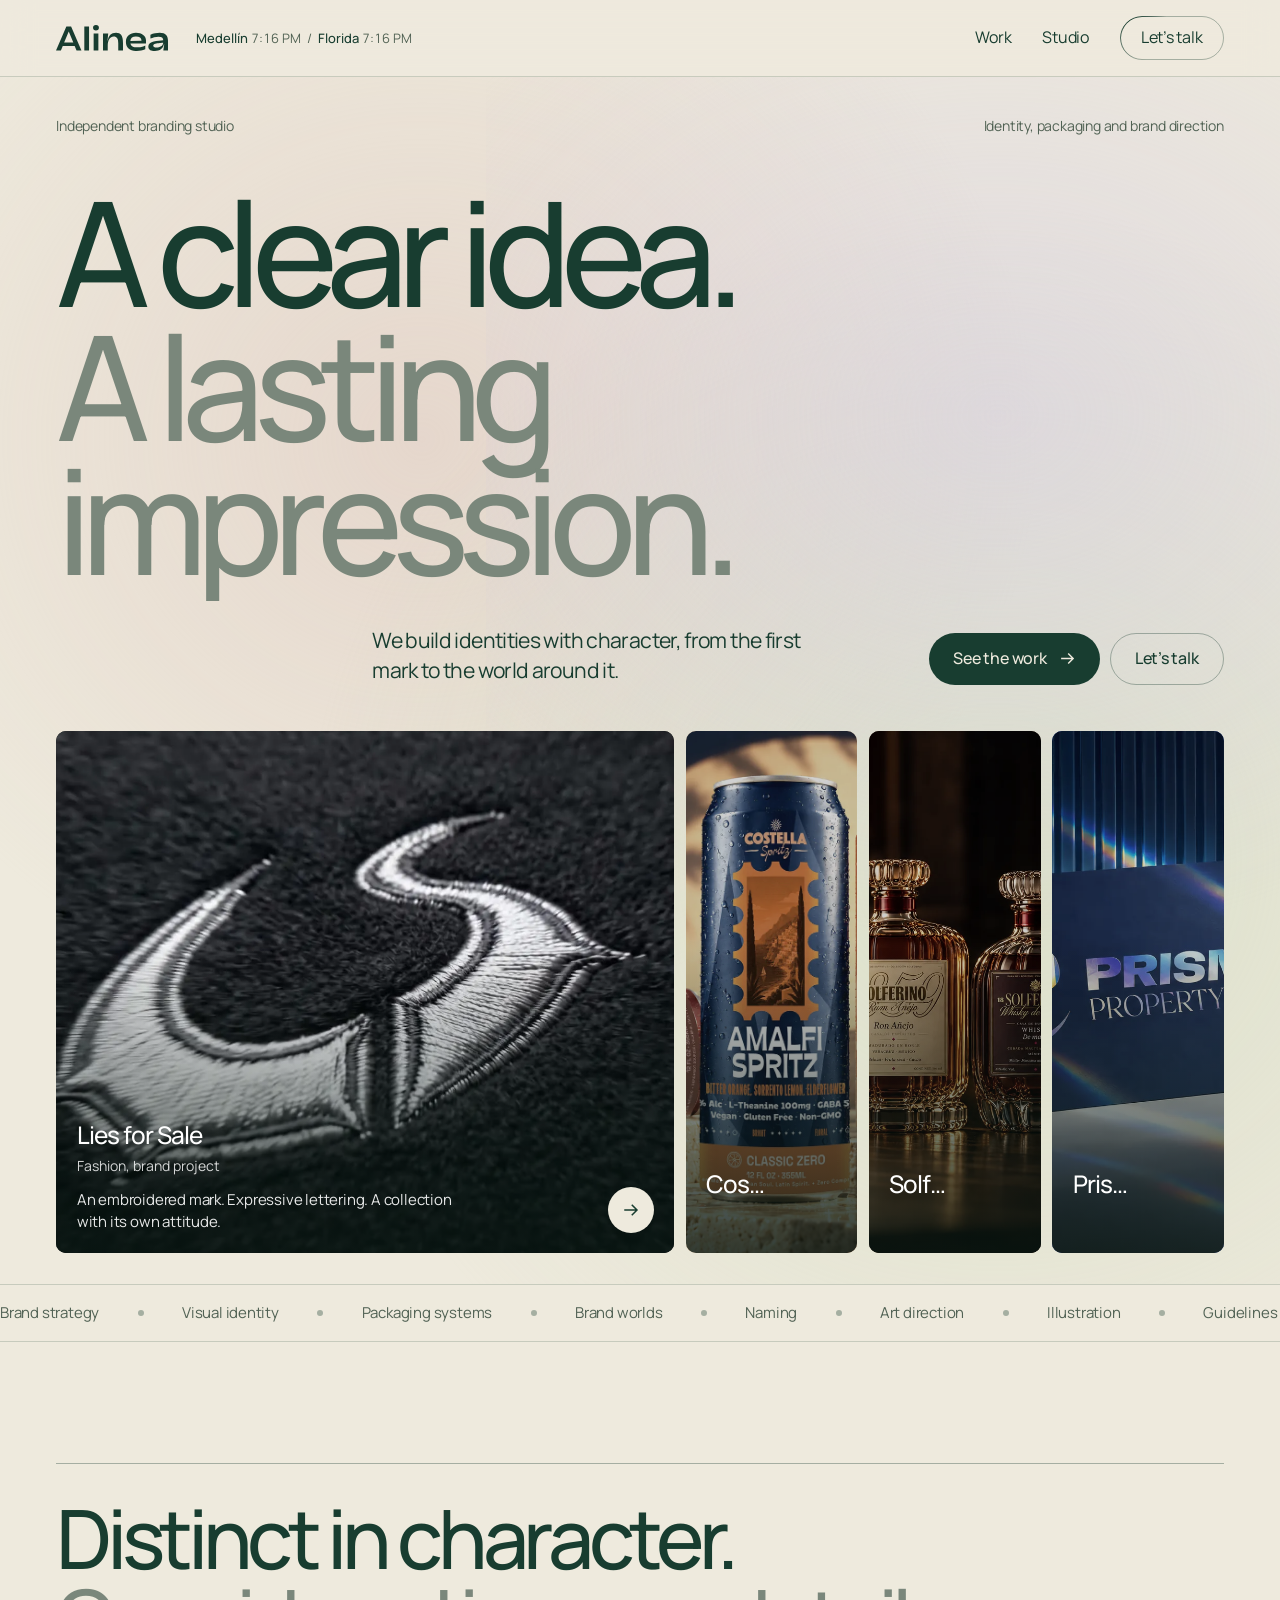
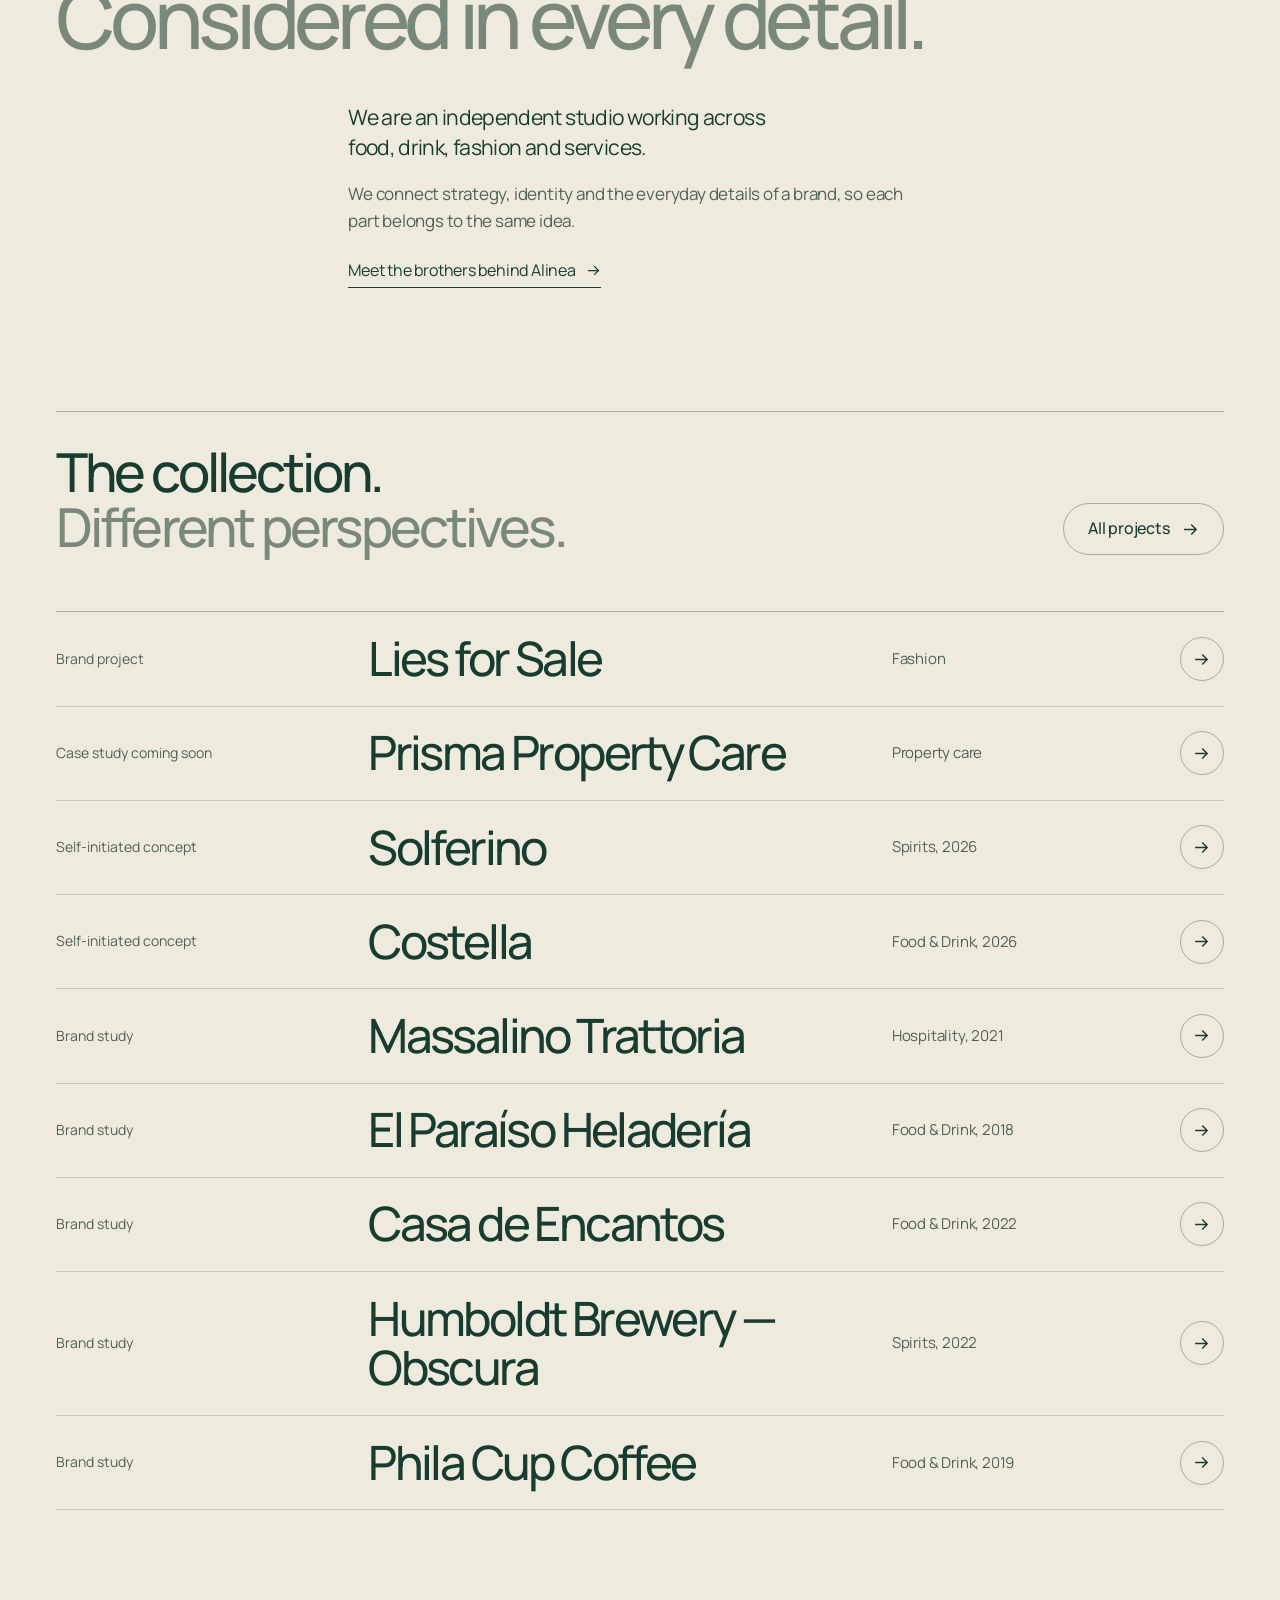
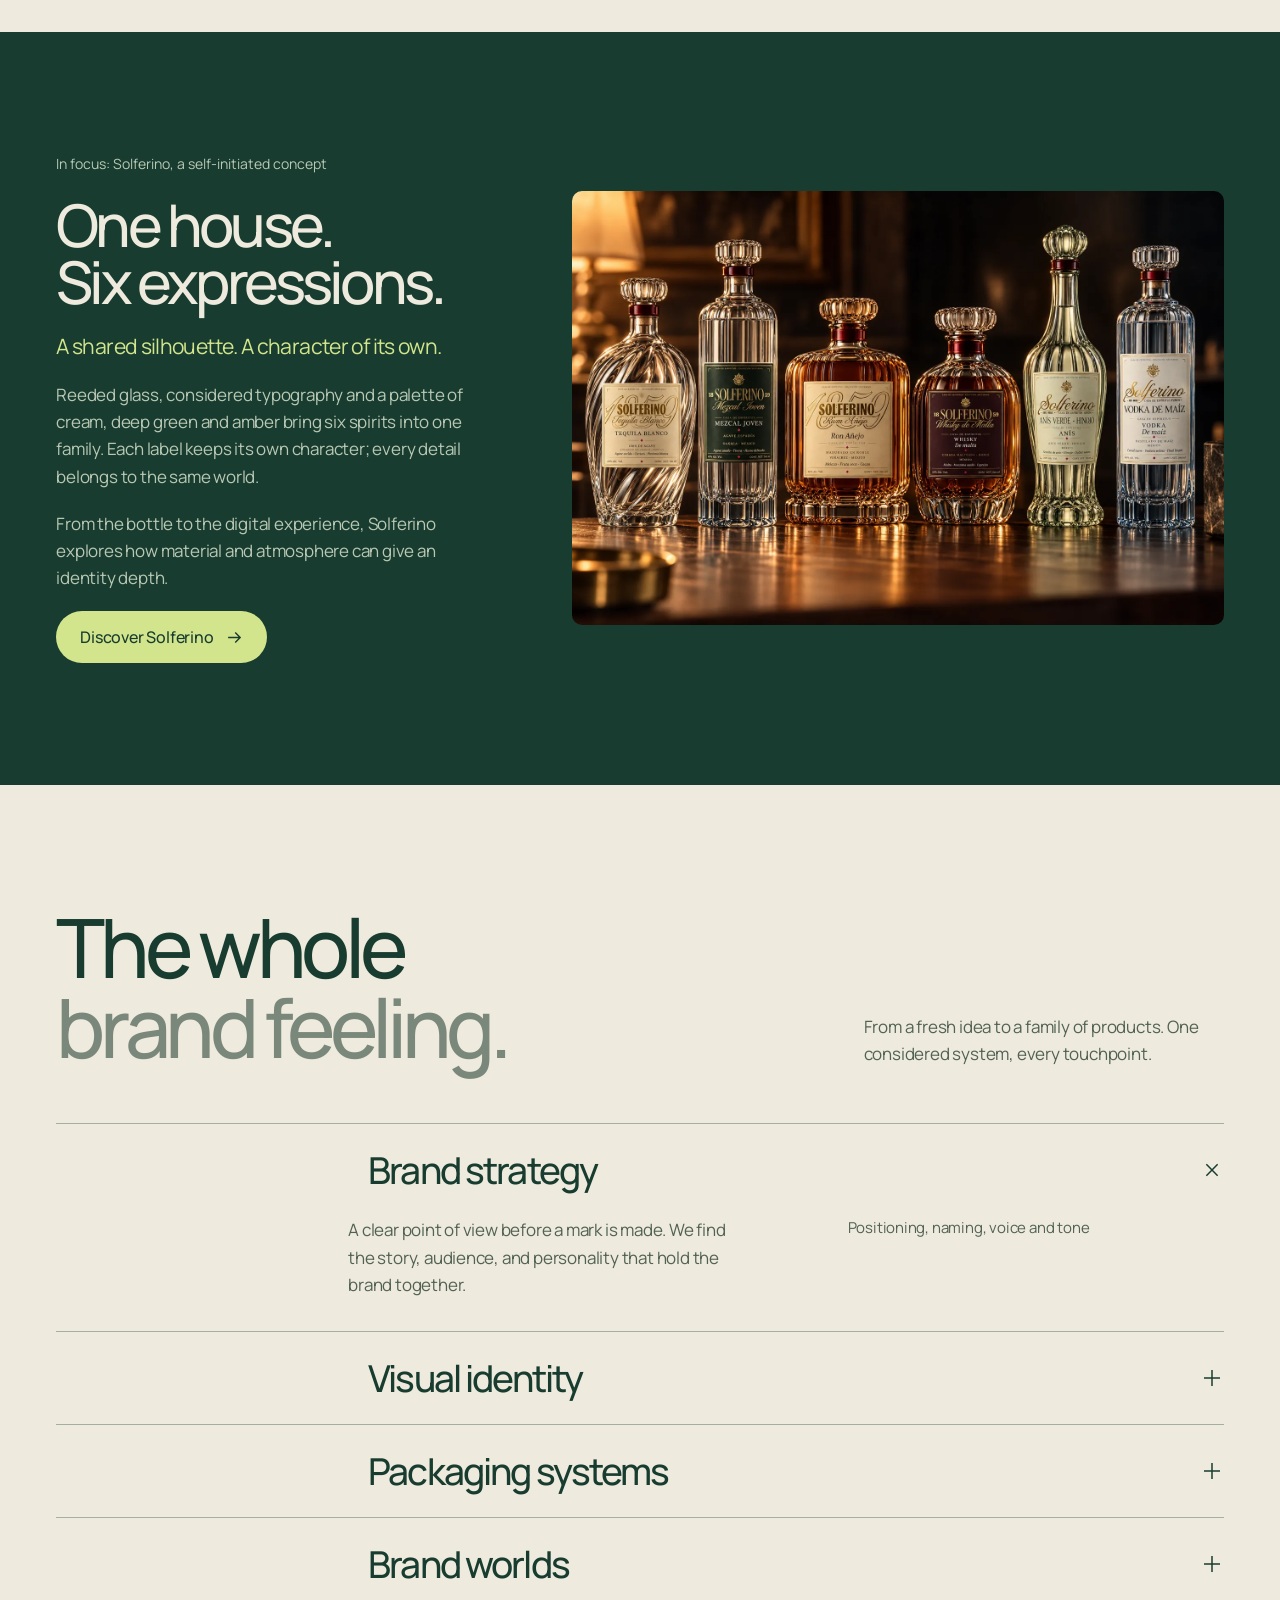
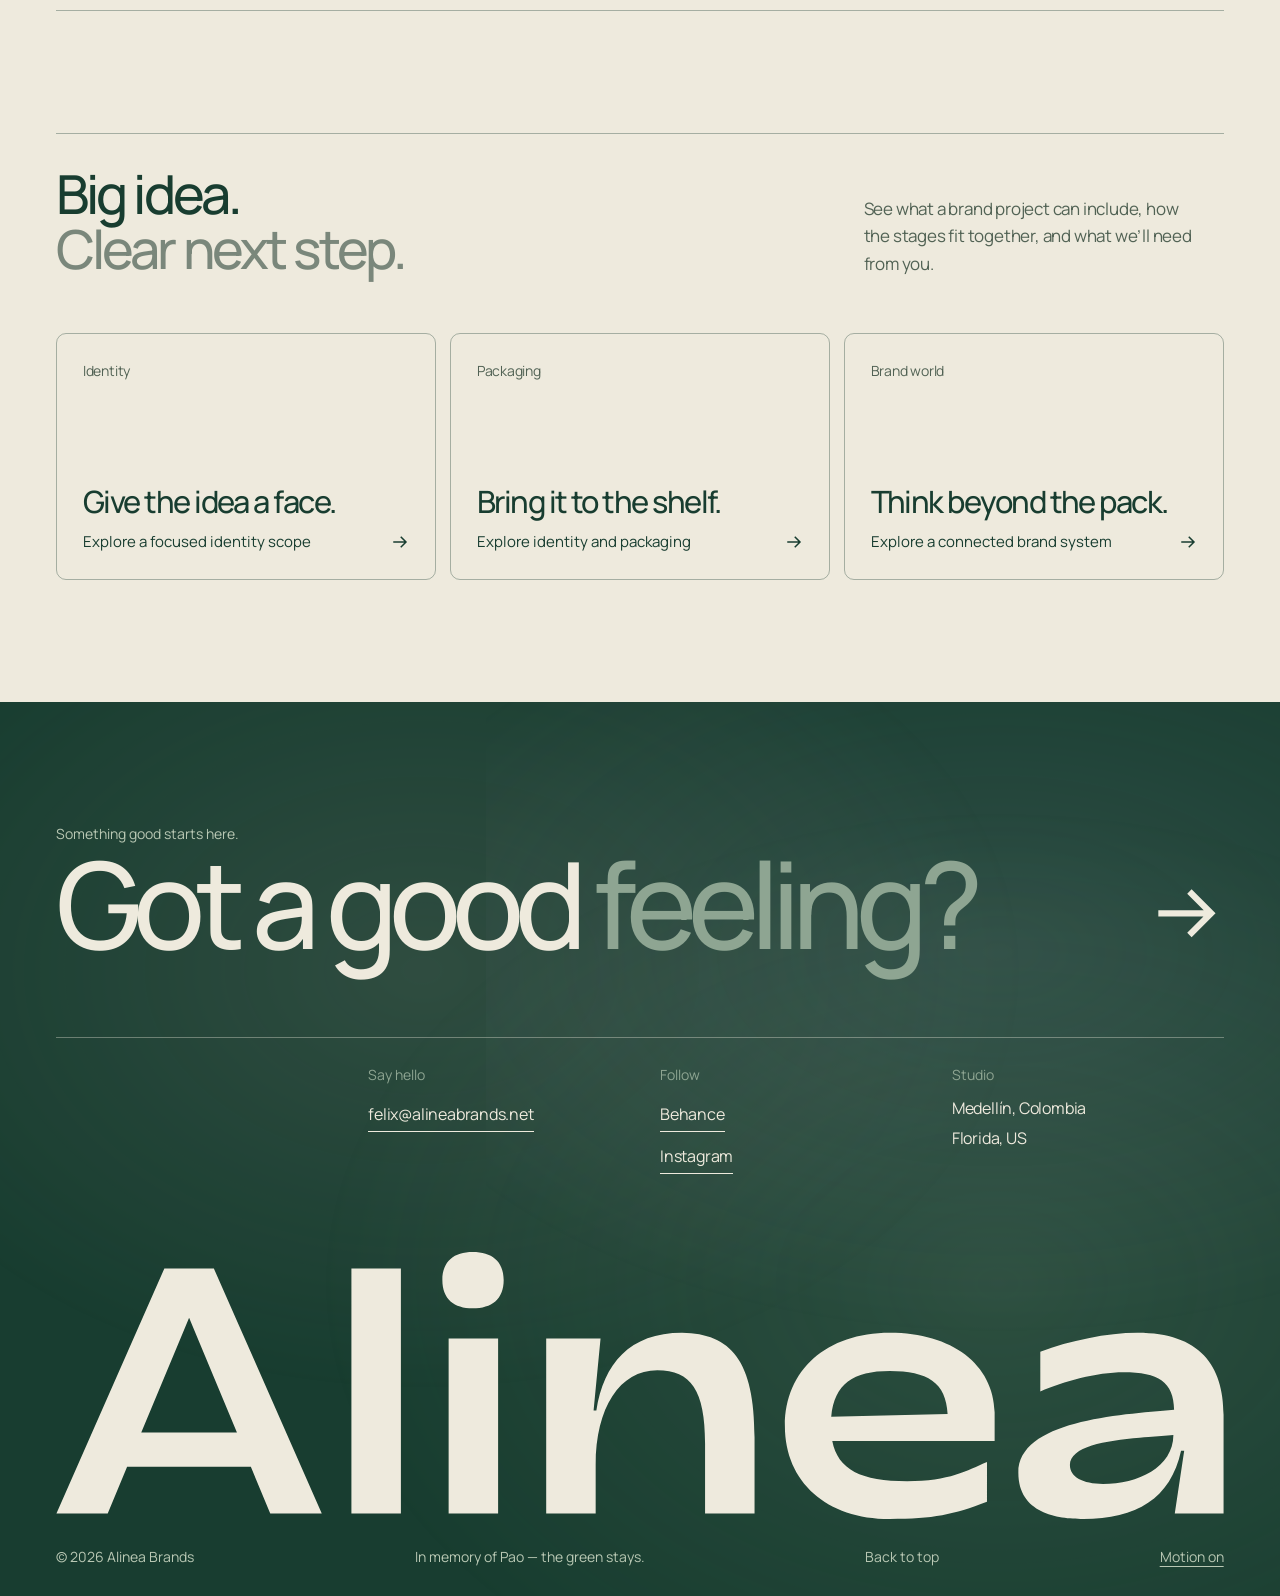
==== commit b903a1b5: "Add files via upload" ====
--- a/index.html
+++ b/index.html
@@ -1,8 +1,163 @@
-<!doctype html><html lang="en"><head><meta charset="utf-8"><meta name="viewport" content="width=device-width,initial-scale=1"><title>Independent branding & design — Alinea Brands</title><meta name="description" content="Alinea is an independent branding studio for food, drink, and everyday goods. Brand strategy, visual identity, packaging, and art direction."><meta name="theme-color" content="#183d30"><link rel="icon" href="alinea-icon.svg" type="image/svg+xml"><link rel="preconnect" href="https://fonts.googleapis.com"><link rel="preconnect" href="https://fonts.gstatic.com" crossorigin><link href="https://fonts.googleapis.com/css2?family=Manrope:wght@400;500;600;700;800&display=swap" rel="stylesheet"><link rel="stylesheet" href="styles.css?v=20261003"><link rel="canonical" href="https://alineabrands.net/"></head><body data-page="index"><a class="skip" href="#main">Skip to content</a><div class="ambient-wash" aria-hidden="true"><i></i><i></i><i></i></div><div class="progress" aria-hidden="true"></div><header class="nav"><a class="logo" href="index.html" aria-label="Alinea Brands home"><img src="alinea-wordmark.svg" alt="Alinea" width="120" height="28"></a><span class="nav-descriptor">Independent branding studio</span><nav id="navigation" aria-label="Main navigation"><a href="work.html" data-page="work">Work</a><a href="studio.html" data-page="studio">Studio</a><a class="nav-contact" href="contact.html" data-page="contact">Let’s talk </a></nav><button class="menu-toggle" aria-expanded="false" aria-controls="navigation" aria-label="Open navigation">Menu <svg class="ui-icon" viewBox="0 0 24 24" aria-hidden="true" focusable="false"><use href="alinea-ui.svg#menu"></use></svg></button></header><main id="main">
-<section class="hero editorial-hero integrated-hero"><div class="hero-kicker"><span>Identity / Packaging / Brand direction</span><span>Small studio. Whole brand worlds.</span></div><div class="hero-feature-grid"><div class="hero-feature-intro"><p class="eyebrow">Independent branding studio</p><h1>A clear idea.<br>A lasting<br>impression.</h1><p class="hero-statement">We build identities with character, from the first mark to the world around it.</p><div class="hero-project-caption"><p class="eyebrow">Featured project / Fashion</p><h2>Lies for Sale.</h2><p>An embroidered mark. Expressive lettering. A collection with its own attitude.</p><a class="pill" href="project.html?p=lies-for-sale">Explore Lies for Sale</a></div></div><div class="logo-video-wrap"><video data-logo-video muted loop playsinline preload="metadata" poster="images/lies-for-sale-logo-poster.jpg" aria-label="Lies for Sale embroidered logo animation" src="images/lies-for-sale-logo-motion.mp4"></video><img class="logo-video-fallback" src="images/lies-for-sale-logo-poster.jpg" alt="Lies for Sale embroidered logo" hidden><button type="button" data-logo-control aria-pressed="false">Play logo motion</button></div></div><div class="hero-bottom"><span>Strategy / Identity / Packaging</span><a href="#selected-work">Discover selected work</a></div></section>
-<section class="intro section"><p class="eyebrow">01 / The Alinea point of view</p><div><h2>Distinct in character.<br><em>Considered in every detail.</em></h2><p>We are an independent studio working across food, drink, fashion and services. We connect strategy, identity and the everyday details of a brand, so each part belongs to the same idea.</p><a class="text-link" href="studio.html">Meet the brothers behind Alinea </a></div></section>
-<section class="selected section" id="selected-work"><div class="section-head"><div><p class="eyebrow">02 / Selected work</p><h2>Selected work.<br><em>Different perspectives.</em></h2></div><a class="pill" href="work.html">All projects </a></div><div class="project-grid" id="homeProjects"></div><noscript><p>Explore our complete <a href="https://www.behance.net/alineabrands">Behance portfolio</a>.</p></noscript></section>
+<!doctype html>
+<html lang="en">
+<head>
+<meta charset="utf-8">
+<meta name="viewport" content="width=device-width,initial-scale=1">
+<title>Independent branding & design — Alinea Brands</title>
+<meta name="description" content="Alinea is an independent branding studio for food, drink, and everyday goods. Brand strategy, visual identity, packaging, and art direction.">
+<meta name="theme-color" content="#183d30">
+<meta property="og:title" content="Independent branding & design — Alinea Brands">
+<meta property="og:description" content="Alinea is an independent branding studio for food, drink, and everyday goods. Brand strategy, visual identity, packaging, and art direction.">
+<meta property="og:image" content="https://alineabrands.net/images/covers/costella.webp">
+<meta property="og:type" content="website">
+<meta name="twitter:card" content="summary_large_image">
+<link rel="icon" href="alinea-icon.svg" type="image/svg+xml">
+<link rel="canonical" href="https://alineabrands.net/">
+<link rel="preconnect" href="https://fonts.googleapis.com">
+<link rel="preconnect" href="https://fonts.gstatic.com" crossorigin>
+<link href="https://fonts.googleapis.com/css2?family=Manrope:wght@400;500;600;700&display=swap" rel="stylesheet">
+<link rel="stylesheet" href="styles.css?v=20261114">
+<script>
+  (function () {
+    var off = matchMedia('(prefers-reduced-motion: reduce)').matches;
+    try { off = off || localStorage.getItem('alinea-motion') === 'off'; } catch (e) {}
+    var d = document.documentElement; d.dataset.motion = off ? 'off' : 'on'; if (!off) d.classList.add('motion');
+  })();
+</script>
+</head>
+<body data-page="index">
+<a class="skip" href="#main">Skip to content</a>
+<div class="progress" aria-hidden="true"></div>
 
-<section class="solferino-feature section" aria-labelledby="solferino-feature-title"><div class="solferino-feature-copy"><p class="eyebrow">In focus / Solferino / Self-initiated concept</p><h2 id="solferino-feature-title">One house.<br>Six expressions.</h2><p class="solferino-feature-lead">A shared silhouette.<br>A character of its own.</p><p>Reeded glass, considered typography and a palette of cream, deep green and amber bring six spirits into one family. Each label keeps its own character; every detail belongs to the same world.</p><p>From the bottle to the digital experience, Solferino explores how material and atmosphere can give an identity depth.</p><a class="pill cream" href="project.html?p=solferino">Discover Solferino</a></div><a class="featured-art" href="project.html?p=solferino" aria-label="Explore the Solferino brand study"><img src="images/solferino-cover.png" alt="Six Solferino spirit bottles with distinct labels and a shared glass silhouette" loading="lazy"></a></section>
-<section class="services section"><div class="section-head"><div><p class="eyebrow">03 / What we bring</p><h2>The whole<br><em>brand feeling.</em></h2></div><p>From a fresh idea to a family of products.<br>One considered system, every touchpoint.</p></div><div class="service-list"><details open><summary><span>01</span>Brand strategy <b><svg class="ui-icon" viewBox="0 0 24 24" aria-hidden="true" focusable="false"><use href="alinea-ui.svg#plus"></use></svg></b></summary><div><p>A clear point of view before a mark is made. We find the story, audience, and personality that hold the brand together.</p><span>Positioning / Naming / Voice &amp; tone</span></div></details><details><summary><span>02</span>Visual identity <b><svg class="ui-icon" viewBox="0 0 24 24" aria-hidden="true" focusable="false"><use href="alinea-ui.svg#plus"></use></svg></b></summary><div><p>Distinctive identities with enough character to be recognized and enough range to keep growing.</p><span>Logo systems / Typography / Color / Guidelines</span></div></details><details><summary><span>03</span>Packaging systems <b><svg class="ui-icon" viewBox="0 0 24 24" aria-hidden="true" focusable="false"><use href="alinea-ui.svg#plus"></use></svg></b></summary><div><p>A family resemblance across every flavor, format, and SKU. Packaging designed as part of the brand, from the start.</p><span>Labels / Structural direction / SKU architecture / Print artwork</span></div></details><details><summary><span>04</span>Brand worlds <b><svg class="ui-icon" viewBox="0 0 24 24" aria-hidden="true" focusable="false"><use href="alinea-ui.svg#plus"></use></svg></b></summary><div><p>The imagery, illustration, and campaign language that make a product feel like it belongs to a bigger world.</p><span>Art direction / Illustration / Campaign concepts / Brand applications</span></div></details></div></section>
-<section class="scope-invitation section"><p class="eyebrow">A good fit, before a first call</p><div class="section-head"><h2>Big idea.<br><em>Clear next step.</em></h2><p>See what a brand project can include, how the stages fit together, and what we’ll need from you.</p></div><div class="scope-entry-links"><a href="studio.html?scope=identity#scope"><span>01 / Identity</span><b>Give the idea a face.</b><small>Explore a focused identity scope</small></a><a href="studio.html?scope=shelf#scope"><span>02 / Packaging</span><b>Bring it to the shelf.</b><small>Explore identity and packaging</small></a><a href="studio.html?scope=world#scope"><span>03 / Brand world</span><b>Think beyond the pack.</b><small>Explore a connected brand system</small></a></div></section></main><footer class="footer"><div class="footer-top"><div><p class="eyebrow">Something good starts here.</p><a class="footer-cta" href="contact.html">Got a good <em>feeling?</em> <svg class="arrow-icon" viewBox="0 0 24 24" aria-hidden="true" focusable="false"><use href="alinea-arrow.svg#arrow"></use></svg></a></div><p>Brand strategy.<br>Visual identity.<br>Packaging &amp; art direction.</p></div><div class="footer-links"><a href="mailto:felix@alineabrands.net">felix@alineabrands.net</a><div><a href="https://www.behance.net/alineabrands" target="_blank" rel="noopener">Behance </a><a href="https://www.instagram.com/alineabrands/" target="_blank" rel="noopener">Instagram </a></div><span>Medellín · Florida</span></div><img class="footer-wordmark" src="alinea-wordmark.svg" alt="Alinea" width="900" height="206"><div class="footer-bottom"><span>© <span class="js-year">2026</span> Alinea Brands</span><span>In memory of Pao — the green stays.</span><a href="#main">Back to top </a></div></footer><script src="data.js?v=20261003"></script><script src="script.js?v=20261003"></script></body></html>+<header class="nav">
+  <a class="logo" href="index.html" aria-label="Alinea Brands home"><span class="wordmark"></span></a>
+  <p class="nav-clock" id="clock" aria-hidden="true"></p>
+  <nav id="navigation" aria-label="Main navigation">
+    <a href="work.html" data-page="work">Work</a>
+    <a href="studio.html" data-page="studio">Studio</a>
+    <a class="nav-cta trace" href="contact.html" data-page="contact">Let’s talk</a>
+  </nav>
+  <button class="menu-toggle" type="button" aria-expanded="false" aria-controls="navigation" aria-label="Open navigation">Menu <svg viewBox="0 0 24 24" fill="none" aria-hidden="true"><path d="M3 8h18M3 16h18" stroke="currentColor" stroke-width="1.5"/></svg></button>
+</header>
+
+<main id="main">
+<section class="hero">
+    <div class="wash" aria-hidden="true"><i></i><i></i><i></i></div>
+    <div class="wrap">
+      <div class="hero-top" style="--i:0"><span>Independent branding studio</span><span>Identity, packaging and brand direction</span></div>
+      <h1 class="mega"><span class="ln" style="--i:1"><span>A clear idea.</span></span><span class="ln" style="--i:2"><span><em>A lasting impression.</em></span></span></h1>
+      <div class="hero-sub" style="--i:3">
+        <p class="lede">We build identities with character, from the first mark to the world around it.</p>
+        <div class="hero-actions"><a class="pill" href="work.html"><span>See the work</span><svg viewBox="0 0 24 24" fill="none" aria-hidden="true" focusable="false"><path d="M3 12H20M13 5L20 12L13 19" stroke="currentColor" stroke-width="2"/></svg></a><a class="pill is-line" href="contact.html"><span>Let’s talk</span></a></div>
+      </div>
+      <div class="shelf" id="shelf" aria-label="Featured projects">
+        <div class="shelf-item is-active" style="--i:4;--tint:#141414">
+          <a class="shelf-link" href="project.html?p=lies-for-sale" aria-label="Lies for Sale: view project"><video data-logo-video muted loop playsinline preload="metadata" poster="images/covers/lies-for-sale.webp" src="images/lies-for-sale-logo-motion.mp4" aria-label="Lies for Sale embroidered logo animation"></video>
+            <span class="shelf-cap"><b>Lies for Sale</b><small>Fashion, brand project</small><p>An embroidered mark. Expressive lettering. A collection with its own attitude.</p><span class="shelf-go" aria-hidden="true"><svg viewBox="0 0 24 24" fill="none" aria-hidden="true" focusable="false"><path d="M3 12H20M13 5L20 12L13 19" stroke="currentColor" stroke-width="2"/></svg></span></span>
+          </a>
+          <button type="button" class="video-toggle" data-logo-control aria-pressed="false">Play logo motion</button>
+        </div>
+        <div class="shelf-item" style="--i:5;--tint:#edc5a3">
+          <a class="shelf-link" href="project.html?p=costella" aria-label="Costella: view project"><img src="images/covers/costella.webp" alt="Costella zero-proof aperitivo cans" fetchpriority="high">
+            <span class="shelf-cap"><b>Costella</b><small>Food and drink, self-initiated concept</small><p>Italian aperitivo, zero proof. Nine flavors. Three lines. One complete brand world.</p><span class="shelf-go" aria-hidden="true"><svg viewBox="0 0 24 24" fill="none" aria-hidden="true" focusable="false"><path d="M3 12H20M13 5L20 12L13 19" stroke="currentColor" stroke-width="2"/></svg></span></span>
+          </a>
+        </div>
+        <div class="shelf-item" style="--i:6;--tint:#3b2a1c">
+          <a class="shelf-link" href="project.html?p=solferino" aria-label="Solferino: view project"><img src="images/covers/solferino.webp" alt="Six Solferino spirit bottles" fetchpriority="high">
+            <span class="shelf-cap"><b>Solferino</b><small>Spirits, self-initiated concept</small><p>One house. Many expressions. A spirits identity exploring material, restraint, and character.</p><span class="shelf-go" aria-hidden="true"><svg viewBox="0 0 24 24" fill="none" aria-hidden="true" focusable="false"><path d="M3 12H20M13 5L20 12L13 19" stroke="currentColor" stroke-width="2"/></svg></span></span>
+          </a>
+        </div>
+        <div class="shelf-item" style="--i:7;--tint:#1f3f8f">
+          <a class="shelf-link" href="project.html?p=prisma" aria-label="Prisma Property Care: view project"><img src="images/covers/prisma.webp" alt="Prisma Property Care business card" fetchpriority="high">
+            <span class="shelf-cap"><b>Prisma Property Care</b><small>Property care, brand project</small><p>A higher standard of clean.</p><span class="shelf-go" aria-hidden="true"><svg viewBox="0 0 24 24" fill="none" aria-hidden="true" focusable="false"><path d="M3 12H20M13 5L20 12L13 19" stroke="currentColor" stroke-width="2"/></svg></span></span>
+          </a>
+        </div>
+      </div>
+    </div>
+  </section>
+
+  <div class="ticker" aria-hidden="true"><div class="ticker-track"><div class="ticker-group"><span>Brand strategy</span><span>Visual identity</span><span>Packaging systems</span><span>Brand worlds</span><span>Naming</span><span>Art direction</span><span>Illustration</span><span>Guidelines</span></div></div></div>
+
+  <section class="band" data-reveal>
+    <div class="wrap">
+      <i class="rule"></i>
+      <h2 class="h-xl">Distinct in character.<br><em>Considered in every detail.</em></h2>
+      <div class="indent stack">
+        <p class="lede">We are an independent studio working across food, drink, fashion and services.</p>
+        <p class="body">We connect strategy, identity and the everyday details of a brand, so each part belongs to the same idea.</p>
+        <a class="link" href="studio.html">Meet the brothers behind Alinea<svg viewBox="0 0 24 24" fill="none" aria-hidden="true" focusable="false"><path d="M3 12H20M13 5L20 12L13 19" stroke="currentColor" stroke-width="2"/></svg></a>
+      </div>
+    </div>
+  </section>
+
+  <section class="band is-flush-top" id="selected-work" data-reveal>
+    <div class="wrap">
+      <i class="rule"></i>
+      <div class="head"><h2 class="h-lg">The collection.<br><em>Different perspectives.</em></h2><a class="pill is-line" href="work.html"><span>All projects</span><svg viewBox="0 0 24 24" fill="none" aria-hidden="true" focusable="false"><path d="M3 12H20M13 5L20 12L13 19" stroke="currentColor" stroke-width="2"/></svg></a></div>
+      <div class="index" id="homeIndex"></div>
+      <noscript><p class="body">Explore our complete <a class="link" href="https://www.behance.net/alineabrands">Behance portfolio</a>.</p></noscript>
+    </div>
+  </section>
+
+  <section class="band on-green" data-reveal aria-labelledby="solferinoTitle">
+    <div class="wrap feature-grid">
+      <div class="feature-copy">
+        <p class="note">In focus: Solferino, a self-initiated concept</p>
+        <h2 class="h-xl" id="solferinoTitle">One house.<br>Six expressions.</h2>
+        <p class="lede">A shared silhouette. A character of its own.</p>
+        <p class="body">Reeded glass, considered typography and a palette of cream, deep green and amber bring six spirits into one family. Each label keeps its own character; every detail belongs to the same world.</p>
+        <p class="body">From the bottle to the digital experience, Solferino explores how material and atmosphere can give an identity depth.</p>
+        <a class="pill" href="project.html?p=solferino"><span>Discover Solferino</span><svg viewBox="0 0 24 24" fill="none" aria-hidden="true" focusable="false"><path d="M3 12H20M13 5L20 12L13 19" stroke="currentColor" stroke-width="2"/></svg></a>
+      </div>
+      <a class="feature-art" href="project.html?p=solferino" aria-label="Explore the Solferino brand study"><img src="images/covers/solferino.webp" alt="Six Solferino spirit bottles with distinct labels and a shared glass silhouette" loading="lazy"></a>
+    </div>
+  </section>
+
+  <section class="band" data-reveal>
+    <div class="wrap">
+      <div class="head"><h2 class="h-xl">The whole<br><em>brand feeling.</em></h2><p>From a fresh idea to a family of products. One considered system, every touchpoint.</p></div>
+      <div class="list">
+        <details name="service" open><summary><span></span>Brand strategy<svg viewBox="0 0 24 24" fill="none" aria-hidden="true" focusable="false"><path d="M12 4v16M4 12h16" stroke="currentColor" stroke-width="1.5"/></svg></summary><div><p>A clear point of view before a mark is made. We find the story, audience, and personality that hold the brand together.</p><span>Positioning, naming, voice and tone</span></div></details>
+        <details name="service"><summary><span></span>Visual identity<svg viewBox="0 0 24 24" fill="none" aria-hidden="true" focusable="false"><path d="M12 4v16M4 12h16" stroke="currentColor" stroke-width="1.5"/></svg></summary><div><p>Distinctive identities with enough character to be recognized and enough range to keep growing.</p><span>Logo systems, typography, color, guidelines</span></div></details>
+        <details name="service"><summary><span></span>Packaging systems<svg viewBox="0 0 24 24" fill="none" aria-hidden="true" focusable="false"><path d="M12 4v16M4 12h16" stroke="currentColor" stroke-width="1.5"/></svg></summary><div><p>A family resemblance across every flavor, format, and SKU. Packaging designed as part of the brand, from the start.</p><span>Labels, structural direction, SKU architecture, print artwork</span></div></details>
+        <details name="service"><summary><span></span>Brand worlds<svg viewBox="0 0 24 24" fill="none" aria-hidden="true" focusable="false"><path d="M12 4v16M4 12h16" stroke="currentColor" stroke-width="1.5"/></svg></summary><div><p>The imagery, illustration, and campaign language that make a product feel like it belongs to a bigger world.</p><span>Art direction, illustration, campaign concepts, brand applications</span></div></details>
+      </div>
+    </div>
+  </section>
+
+  <section class="band is-flush-top" data-reveal>
+    <div class="wrap">
+      <i class="rule"></i>
+      <div class="head"><h2 class="h-lg">Big idea.<br><em>Clear next step.</em></h2><p>See what a brand project can include, how the stages fit together, and what we’ll need from you.</p></div>
+      <div class="entries">
+        <a class="entry" href="studio.html?scope=identity#scope"><span>Identity</span><div><b>Give the idea a face.</b><small>Explore a focused identity scope<svg viewBox="0 0 24 24" fill="none" aria-hidden="true" focusable="false"><path d="M3 12H20M13 5L20 12L13 19" stroke="currentColor" stroke-width="2"/></svg></small></div></a>
+        <a class="entry" href="studio.html?scope=shelf#scope"><span>Packaging</span><div><b>Bring it to the shelf.</b><small>Explore identity and packaging<svg viewBox="0 0 24 24" fill="none" aria-hidden="true" focusable="false"><path d="M3 12H20M13 5L20 12L13 19" stroke="currentColor" stroke-width="2"/></svg></small></div></a>
+        <a class="entry" href="studio.html?scope=world#scope"><span>Brand world</span><div><b>Think beyond the pack.</b><small>Explore a connected brand system<svg viewBox="0 0 24 24" fill="none" aria-hidden="true" focusable="false"><path d="M3 12H20M13 5L20 12L13 19" stroke="currentColor" stroke-width="2"/></svg></small></div></a>
+      </div>
+    </div>
+  </section>
+</main>
+
+<footer class="footer on-green" data-reveal>
+  <div class="wash" aria-hidden="true"><i></i><i></i><i></i></div>
+  <div class="wrap">
+    <p class="note">Something good starts here.</p>
+    <a class="footer-cta" href="contact.html"><span>Got a good <em>feeling?</em></span><svg viewBox="0 0 24 24" fill="none" aria-hidden="true" focusable="false"><path d="M3 12H20M13 5L20 12L13 19" stroke="currentColor" stroke-width="2"/></svg></a>
+    <div class="footer-cols">
+      <div><p class="note">Say hello</p><a class="link" href="mailto:felix@alineabrands.net">felix@alineabrands.net</a></div>
+      <div><p class="note">Follow</p><a class="link" href="https://www.behance.net/alineabrands" target="_blank" rel="noopener">Behance</a><a class="link" href="https://www.instagram.com/alineabrands/" target="_blank" rel="noopener">Instagram</a></div>
+      <div><p class="note">Studio</p><span>Medellín, Colombia</span><span>Florida, US</span></div>
+    </div>
+    <div class="footer-mark"><span class="wordmark" role="img" aria-label="Alinea"></span></div>
+    <div class="footer-bottom">
+      <span>© <span class="js-year">2026</span> Alinea Brands</span>
+      <span>In memory of Pao — the green stays.</span>
+      <a href="#main">Back to top</a>
+    </div>
+  </div>
+</footer>
+
+<script src="data.js?v=20261114"></script>
+<script src="script.js?v=20261114"></script>
+</body>
+</html>
--- a/styles.css
+++ b/styles.css
@@ -1,111 +1,558 @@
-:root{--cream:#eeeadd;--green:#183d30;--ink:#183d30;--lime:#d3e58c;--line:#183d3033;--muted:#516254;--ease:cubic-bezier(.16,1,.3,1);font-family:Manrope,Arial,sans-serif;color:var(--ink);background:var(--cream)}*{box-sizing:border-box}html{scroll-behavior:smooth;scroll-padding-top:95px}body{margin:0}a{color:inherit;text-decoration:none}button,input,textarea,select{font:inherit}button,a,summary{touch-action:manipulation}button{cursor:pointer}img{display:block;max-width:100%}h1,h2,h3,p{margin:0}h1,h2,h3{font-weight:500;letter-spacing:-.065em}em{font-family:Manrope,Arial,sans-serif;font-weight:400}p{line-height:1.7}a:focus-visible,button:focus-visible,summary:focus-visible,input:focus-visible,textarea:focus-visible,select:focus-visible{outline:3px solid currentColor;outline-offset:5px}::selection{background:var(--green);color:var(--cream)}.skip{position:fixed;top:0;left:12px;transform:translateY(-150%);z-index:300;background:var(--green);color:var(--cream);padding:15px}.skip:focus{transform:none}.progress{position:fixed;top:0;left:0;width:100%;height:3px;background:var(--green);transform:scaleX(var(--progress,0));transform-origin:left;z-index:200}.nav{position:relative;z-index:100;display:flex;align-items:center;gap:30px;justify-content:space-between;padding:29px 4vw;border-bottom:1px solid var(--line);background:var(--cream)}.logo img{width:120px;height:auto}.nav-descriptor{margin-right:auto;font-size:10px}.nav nav{display:flex;align-items:center;gap:34px;font-size:12px}.nav-contact{padding:13px 19px;border:1px solid var(--line);border-radius:40px}.nav-contact span{margin-left:30px}.nav a:hover{opacity:.7}.nav a[aria-current]{text-decoration:underline;text-underline-offset:6px}.menu-toggle{display:none}.section{padding:105px 5vw}.eyebrow{text-transform:uppercase;font-size:10px;letter-spacing:.12em;line-height:1.6}.hero{padding:32px 5vw 24px;overflow:hidden}.hero-kicker,.hero-bottom{display:flex;justify-content:space-between;font-size:10px;letter-spacing:.025em}.hero-type{display:grid;grid-template-columns:1fr 250px;align-items:end;gap:30px;margin:40px 0 55px}.hero h1{font-size:clamp(80px,11.6vw,182px);line-height:.9;letter-spacing:-.085em}.hero h1 em{letter-spacing:-.055em}.hero-aside{padding-bottom:5px;font-size:12px}.hero-aside p{margin-bottom:22px}.text-link{display:inline-flex;gap:30px;align-items:center;border-bottom:1px solid currentColor;padding:10px 0;font-size:12px}.text-link span{transition:transform .4s}.text-link:hover span{transform:translate(3px,-3px)}.hero-shelf{display:grid;grid-template-columns:repeat(3,minmax(0,1fr));gap:28px;padding:20px 1vw 40px;perspective:1600px;transform:rotateX(var(--rx,0deg)) rotateY(var(--ry,0deg));transition:transform .8s var(--ease)}.shelf-card{padding:10px;background:#e6bc47;transform:rotate(-6deg);transition:transform .7s var(--ease);box-shadow:0 22px 24px -25px #183d3080;border-radius:8px}.shelf-card img{width:100%;aspect-ratio:1.45;object-fit:cover;object-position:center;border-radius:3px}.shelf-card span{display:flex;justify-content:space-between;padding:13px 5px 4px;font-size:11px}.shelf-card b{font-size:16px;font-weight:400}.shelf-two{background:#ccdcac;transform:rotate(4deg) translateY(12px)}.shelf-three{background:#b5bf98;transform:rotate(-3deg)}.shelf-card:hover,.shelf-card:focus-visible{transform:rotate(0) translateY(-12px)}.hero-bottom{border-top:1px solid var(--line);padding-top:22px}.intro{display:grid;grid-template-columns:1fr 2.3fr;gap:35px;background:var(--green);color:var(--cream)}h2{font-size:clamp(42px,5.6vw,82px);line-height:1.03}.intro p:not(.eyebrow){max-width:530px;font-size:15px;margin:30px 0 20px}.section-head{display:flex;justify-content:space-between;align-items:end;gap:30px;margin-bottom:55px}.section-head .eyebrow{margin-bottom:22px}.section-head>p{max-width:320px;font-size:13px}.pill{display:inline-flex;align-items:center;justify-content:space-between;gap:35px;padding:16px 22px;border-radius:100px;background:var(--green);color:var(--cream);font-size:12px;transition:transform .4s var(--ease)}.pill:hover{transform:translateY(-4px)}.pill.cream{background:var(--cream);color:var(--green)}.project-grid{display:grid;grid-template-columns:repeat(2,minmax(0,1fr));gap:55px 28px}.project-card:nth-child(even){margin-top:90px}.project-card{display:block;min-width:0}.project-media{overflow:hidden;background:var(--card-color,#d5dbbd);border-radius:5px;position:relative}.project-media img{width:100%;aspect-ratio:1.25;object-fit:cover;transition:transform 1s var(--ease)}.project-card:hover img{transform:scale(1.04)}.project-media .project-open{position:absolute;right:18px;bottom:18px;background:var(--cream);border-radius:50%;width:45px;height:45px;display:grid;place-items:center;transition:transform .4s}.project-card:hover .project-open{transform:rotate(45deg)}.project-info{padding-top:18px}.project-info>div{display:flex;justify-content:space-between;gap:20px}.project-info h3{font-size:27px;line-height:1.2}.project-info p{font-size:12px;max-width:440px;margin-top:12px;color:var(--muted)}.project-info small{font-size:9px;letter-spacing:.02em;white-space:nowrap;line-height:2}.project-tags{font-size:9px;text-transform:uppercase;letter-spacing:.08em;margin-top:13px}.concept-feature{background:var(--green);color:var(--cream);display:grid;grid-template-columns:1fr 1fr;gap:9vw;align-items:center}.concept-feature h2{margin:25px 0}.concept-feature p:not(.eyebrow){font-size:13px;max-width:390px;margin-bottom:28px}.concept-cover{aspect-ratio:1;display:flex;flex-direction:column;justify-content:space-between;gap:25px;padding:35px;color:#772e26;background:#edc5a3;border-radius:6px;min-width:0}.concept-cover strong{font-family:Manrope,Arial,sans-serif;font-weight:400;font-size:clamp(50px,6.5vw,105px);letter-spacing:-.06em;margin:auto 0 0}.concept-cover>span:not(.eyebrow){font-size:12px}.concept-foot{display:flex;justify-content:space-between;padding-top:45px;border-top:1px solid currentColor;margin-top:auto}.solferino{background:#e5d9cb;color:#8b1a41}.service-list details{border-top:1px solid var(--line)}.service-list details:last-child{border-bottom:1px solid var(--line)}summary{list-style:none;cursor:pointer;display:flex;align-items:center;gap:30px;font-size:clamp(24px,3.4vw,48px);letter-spacing:-.05em;padding:25px 0}summary::-webkit-details-marker{display:none}summary>span{font-size:10px;letter-spacing:0;margin-right:5vw}summary>b{margin-left:auto;font-weight:400;transition:transform .4s}details[open] summary>b{transform:rotate(45deg)}.service-list details>div{display:grid;grid-template-columns:1fr 1fr;gap:10vw;padding:0 0 30px 10vw}.service-list p{max-width:430px;font-size:14px}.service-list details>div>span{font-size:11px;line-height:2}.footer{padding:75px 5vw 25px;background:var(--green);color:var(--cream);overflow:hidden}.footer-top{display:flex;justify-content:space-between;align-items:end;gap:30px;padding-bottom:55px;border-bottom:1px solid #eeeadd40}.footer-top>p{font-size:12px}.footer-cta{display:block;font-size:clamp(30px,4.5vw,66px);letter-spacing:-.06em;margin-top:15px}.footer-cta>span{display:inline-block;margin-left:25px;transition:transform .5s}.footer-cta:hover>span{transform:translate(6px,-6px)}.footer-links{display:flex;justify-content:space-between;gap:25px;margin:30px 0 55px;font-size:11px}.footer-links>div{display:flex;gap:25px}.footer-wordmark{width:100%;height:auto;filter:brightness(0) invert(94%) sepia(11%) saturate(331%);opacity:.92}.footer-bottom{display:flex;justify-content:space-between;gap:20px;font-size:9px;margin-top:32px}.reveal{opacity:1}.motion .reveal{opacity:0;transform:translateY(25px);transition:opacity .8s,transform 1s var(--ease)}.motion .reveal.visible{opacity:1;transform:none}
-@media(min-width:1800px){.hero,.section,.footer{padding-left:max(5vw,calc((100vw - 1650px)/2));padding-right:max(5vw,calc((100vw - 1650px)/2))}}
-@media(max-width:900px){.nav-descriptor{display:none}.hero-type{grid-template-columns:1fr 170px}.hero h1{font-size:12vw}.hero-aside{font-size:10px}.hero-shelf{gap:15px}.section{padding:75px 5vw}.intro{grid-template-columns:1fr 3fr}.concept-feature{gap:35px}.concept-cover{padding:25px}.project-info>div{display:block}.project-info small{display:block;margin-top:6px}}
-@media(max-width:600px){.nav{padding:22px 5vw}.logo img{width:105px}.menu-toggle{display:flex;gap:18px;border:0;background:none;color:var(--ink);font-size:12px;padding:10px}.nav nav{display:none;position:absolute;top:100%;left:0;right:0;background:var(--cream);padding:25px 5vw 35px;flex-direction:column;align-items:stretch;border-bottom:1px solid var(--line);font-size:24px}.nav.menu-open nav{display:flex}.nav-contact{border:0;padding:0}.hero-kicker{font-size:8px}.hero-kicker>span:last-child{display:none}.hero-type{grid-template-columns:1fr;margin:32px 0 28px;gap:25px}.hero h1{font-size:18vw}.hero-aside{display:flex;flex-wrap:wrap;gap:20px;align-items:center;font-size:11px}.hero-aside p{margin:0}.hero-aside .text-link{margin-left:auto}.hero-shelf{grid-template-columns:repeat(3,70%);gap:20px;overflow-x:auto;margin:0 -5vw;padding:25px 10vw 45px;scroll-snap-type:x mandatory;transform:none}.shelf-card{scroll-snap-align:center}.shelf-card img{aspect-ratio:1.2}.hero-bottom{font-size:8px}.section{padding:60px 5vw}.intro{grid-template-columns:1fr;gap:30px}h2{font-size:43px}.intro p:not(.eyebrow){font-size:13px}.section-head{align-items:start;gap:20px}.section-head .pill{padding:13px 15px;gap:14px;font-size:10px}.project-grid{grid-template-columns:1fr;gap:35px}.project-card:nth-child(even){margin-top:0}.project-info>div{display:flex}.project-info h3{font-size:25px}.project-info small{font-size:8px;margin:0}.concept-feature{grid-template-columns:1fr}.concept-cover strong{font-size:70px}.service-list details>div{grid-template-columns:1fr;padding-left:0;gap:20px}summary{font-size:27px;gap:15px}summary>span{margin-right:0}.services .section-head{display:block}.section-head>p{margin-top:20px}.footer-top{display:block}.footer-top>p{margin-top:25px}.footer-links{flex-direction:column}.footer-bottom{flex-wrap:wrap;font-size:8px}.footer{padding-top:50px}}
-@media(prefers-reduced-motion:reduce){html{scroll-behavior:auto}*,*::before,*::after{animation:none!important;transition:none!important}.motion .reveal{opacity:1;transform:none}.hero-shelf{transform:none}}
-/* Collection, case studies, studio, and contact. */
-.page-intro{padding-top:80px;padding-bottom:55px}.page-intro h1,.error-page h1{font-size:clamp(62px,9vw,140px);line-height:.98;letter-spacing:-.075em;margin-top:28px}.page-intro-bottom{display:flex;justify-content:space-between;gap:30px;margin-top:45px;font-size:12px}.page-intro-bottom>p{max-width:610px;font-size:14px}.work-collection{padding-top:0}.filters{display:flex;gap:8px;flex-wrap:wrap;padding:24px 0;border-top:1px solid var(--line);margin-bottom:25px}.filters button{background:none;border:1px solid var(--line);border-radius:50px;color:var(--ink);padding:12px 20px;font-size:11px}.filters button[aria-pressed=true]{background:var(--green);color:var(--cream)}.project-media .concept-cover{aspect-ratio:1.25;border-radius:0;padding:25px}.project-media .concept-cover strong{font-size:clamp(40px,5.5vw,80px)}.project-media .concept-foot{padding-top:18px}.project-media .concept-cover>span{font-size:10px}.concept-cover{position:relative;overflow:hidden}.concept-cover .pending-art{display:block;opacity:0;position:absolute;inset:0;width:100%;height:100%;object-fit:cover}.concept-cover.art-ready .pending-art{display:block;opacity:1}.concept-cover.art-ready>span,.concept-cover.art-ready>strong{visibility:hidden}.image-fallback{display:grid;place-items:center;min-height:240px;padding:30px;background:var(--card-color,#d2d8c0);color:var(--green);font-family:Manrope,Arial,sans-serif;font-size:35px;aspect-ratio:1.3;text-align:center}.case-heading{padding-top:40px;padding-bottom:0}.case-title{display:flex;justify-content:space-between;align-items:end;gap:5vw;margin:65px 0 50px}.case-title h1{font-size:clamp(60px,8vw,126px);line-height:1;margin-top:20px;overflow-wrap:anywhere}.case-title>p{max-width:300px;flex-shrink:0;font-size:13px;padding-bottom:5px}.case-cover{background:var(--card-color)}.case-cover>img{width:100%;max-height:85vh;object-fit:contain}.case-cover>.concept-cover{aspect-ratio:2;padding:45px}.case-cover>.concept-cover strong{font-size:clamp(80px,14vw,210px);text-align:center}.case-cover>.concept-cover>span:not(.eyebrow){text-align:center}.case-cover>.concept-cover .concept-foot{text-align:left}.case-story{display:grid;grid-template-columns:1fr 2.4fr;gap:9vw}.case-story aside{align-self:start;position:sticky;top:40px}.case-story dl{font-size:11px;margin:28px 0}.case-story dt{color:var(--muted);margin-top:24px}.case-story dd{margin:8px 0 0;line-height:1.8;max-width:240px}.case-lead{font-size:clamp(22px,2.5vw,35px);letter-spacing:-.03em;line-height:1.45;margin-bottom:55px}.story-section{display:grid;grid-template-columns:35px 1fr;gap:15px;border-top:1px solid var(--line);padding:32px 0}.story-section h2{font-size:32px;line-height:1.2;margin-bottom:20px}.story-section p,.story-section li{font-size:14px;line-height:1.9;color:var(--muted)}.story-section ul{padding-left:18px}.story-section li{margin-bottom:9px}.case-gallery{padding-top:0;display:grid;grid-template-columns:repeat(2,minmax(0,1fr));gap:20px}.gallery-image{position:relative;background:#e0e0ce;padding:0;border:0;align-self:start;color:var(--green);overflow:hidden}.gallery-image:nth-child(3n+1){grid-column:1/-1}.gallery-image img{width:100%;height:auto}.gallery-image>span{position:absolute;right:20px;bottom:20px;background:var(--cream);width:40px;height:40px;border-radius:50%;display:grid;place-items:center;transition:transform .4s}.gallery-image:hover>span{transform:rotate(45deg)}.imagery-note{background:#e1e3d0;text-align:center}.imagery-note h2{margin:25px 0}.imagery-note p:last-child{font-size:13px}.next-study{border-top:1px solid var(--line)}.next-study>a{display:flex;justify-content:space-between;align-items:center;font-size:clamp(35px,6vw,85px);letter-spacing:-.06em;margin-top:20px;line-height:1.1;gap:30px}.next-study>a span{transition:transform .5s}.next-study>a:hover span{transform:translate(10px,-10px)}.lightbox{position:fixed;inset:0;width:calc(100% - 32px);max-width:1300px;height:calc(100dvh - 32px);max-height:none;border:0;padding:0;background:var(--cream);color:var(--green)}.lightbox::backdrop{background:#071e18e8;backdrop-filter:blur(10px)}.lightbox-toolbar{height:65px;display:flex;align-items:center;gap:25px;padding:10px 25px;border-bottom:1px solid var(--line)}.lightbox-toolbar button{min-width:44px;min-height:44px;border:0;background:none;color:inherit;font-size:15px}.lightbox-toolbar [data-close]{margin-left:auto}.lightbox-count{font-size:11px}.lightbox-scroll{height:calc(100% - 65px);overflow:auto;overscroll-behavior:contain}.lightbox-scroll img{margin:auto;width:100%;height:auto}.team-section{padding-top:20px}.team-grid{display:grid;grid-template-columns:1fr 1fr;gap:8vw}.team-grid article:nth-child(2){padding-top:110px}.portrait{background:#c3ceac;overflow:hidden;border-radius:5px}.portrait img{width:100%;height:550px;object-fit:cover;object-position:center 25%;filter:grayscale(1);transition:filter .7s,transform 1s var(--ease)}.portrait:hover img{filter:none;transform:scale(1.025)}.portrait-diego{background:#d5bda0}.team-name{display:flex;align-items:center;justify-content:space-between;margin:25px 0 13px}.team-name h2{font-size:38px}.team-name span{font-size:10px}.team-grid article>p{font-size:12px;margin-bottom:15px}.team-grid article>p:last-child{font-size:13px;max-width:420px;color:var(--muted)}.studio-belief{background:var(--green);color:var(--cream)}.studio-belief h2{margin:30px 0}.studio-belief>p:last-child{font-size:14px;max-width:610px;margin-left:auto}.process-grid{display:grid;grid-template-columns:repeat(3,minmax(0,1fr));gap:35px}.process-grid article{padding-top:25px;border-top:1px solid var(--line)}.process-grid span{font-size:9px;text-transform:uppercase;letter-spacing:.07em}.process-grid h3{font-size:40px;line-height:1.1;margin:28px 0 22px}.process-grid p{font-size:13px;max-width:320px;color:var(--muted)}.faq-section{padding-top:0}.faq-section summary{font-size:25px}.contact-layout{display:grid;grid-template-columns:1fr 1.5fr;gap:10vw;padding-top:0}.contact-layout aside>p{font-size:13px;margin:30px 0}.contact-layout .text-link{font-size:14px}.contact-note{color:var(--muted)}form{display:flex;flex-direction:column;gap:25px}form label,legend{font-size:11px;display:flex;flex-direction:column;gap:10px}form input:not([type=checkbox]),textarea{border:0;border-bottom:1px solid var(--line);border-radius:0;background:transparent;color:var(--green);width:100%;padding:13px 0;font-size:14px}form textarea{resize:vertical;line-height:1.6}form input::placeholder,form textarea::placeholder{color:var(--muted);opacity:.9}.form-row{display:grid;grid-template-columns:1fr 1fr;gap:22px}fieldset{border:0;padding:0;margin:0}legend{padding:0 0 15px}.service-options{display:flex;gap:10px;flex-wrap:wrap}.service-options label{position:relative;flex-direction:row;align-items:center;gap:7px;padding:12px;border:1px solid var(--line);border-radius:30px;cursor:pointer}.service-options input{accent-color:var(--green)}.service-options label:has(:checked){background:var(--green);color:var(--cream)}.form-actions{display:flex;align-items:center;gap:25px}.form-actions .pill{border:0}.copy-brief{background:none;border:0;border-bottom:1px solid currentColor;color:var(--green);font-size:11px;padding:7px 0}.form-help,#formStatus{font-size:11px;line-height:1.8;color:var(--muted)}.error-page{min-height:65vh}.error-page p:not(.eyebrow){margin:30px 0}.motion-toggle{background:none;color:inherit;border:0;padding:0;font:inherit;cursor:pointer}html[data-motion=off] *,html[data-motion=off] *::before,html[data-motion=off] *::after{animation:none!important;transition:none!important;scroll-behavior:auto!important}html[data-motion=off] .hero-shelf{transform:none}
-@media(max-width:900px){.case-title{display:block}.case-title>p{margin-top:30px;max-width:600px}.case-story{gap:35px}.portrait img{height:430px}.process-grid{gap:20px}.process-grid h3{font-size:33px}.contact-layout{gap:45px}}
-@media(max-width:600px){.page-intro{padding-top:50px;padding-bottom:40px}.page-intro h1,.error-page h1{font-size:15vw}.page-intro-bottom{flex-direction:column;margin-top:30px}.page-intro-bottom>p{font-size:12px}.filters button{font-size:10px;padding:11px 14px}.work-collection{padding-top:0}.project-media .concept-cover strong{font-size:64px}.case-title{margin-top:40px}.case-title h1{font-size:15vw}.case-heading{padding-top:25px}.case-cover>.concept-cover{aspect-ratio:1.15;padding:22px}.case-cover>.concept-cover strong{font-size:20vw}.case-cover>.concept-cover .concept-foot{padding-top:20px}.case-story{grid-template-columns:1fr;gap:35px}.case-story aside{position:static}.case-story dl{display:grid;grid-template-columns:1fr 2fr;gap:10px;margin:20px 0}.case-story dt,.case-story dd{margin:0}.case-story .text-link{margin:0}.case-lead{font-size:24px}.story-section{grid-template-columns:25px 1fr;gap:10px}.story-section h2{font-size:27px}.story-section p,.story-section li{font-size:13px}.case-gallery{grid-template-columns:1fr;gap:13px}.gallery-image:nth-child(n){grid-column:1}.team-grid{gap:40px;grid-template-columns:1fr}.team-grid article:nth-child(2){padding-top:0}.portrait img{height:440px}.team-name h2{font-size:34px}.studio-belief h2{font-size:39px}.process-grid{grid-template-columns:1fr;gap:40px}.process-grid p{max-width:none}.faq-section summary{font-size:20px;line-height:1.4}.contact-layout{grid-template-columns:1fr;gap:40px}.form-row{grid-template-columns:1fr;gap:25px}.contact-layout aside h2{font-size:39px}.contact-layout aside>p{margin:20px 0}.lightbox{width:100%;height:100dvh}.lightbox-toolbar{gap:10px;padding:10px}.next-study>a{font-size:39px}}
-/* Square-ended directional mark, reserved for browsing and image controls. */
-.arrow-icon{display:inline-block;width:24px;height:24px;flex:none;fill:none;vertical-align:middle;color:inherit}.arrow-back{transform:rotate(180deg)}.project-open{border-radius:3px!important}.project-open .arrow-icon{width:21px;height:21px}.project-card:hover .project-open,.gallery-image:hover>span{transform:translateX(3px)}.gallery-image>span{border-radius:3px}.gallery-image .arrow-icon{width:20px;height:20px}.next-study>a>.arrow-icon{width:clamp(30px,5vw,65px);height:clamp(30px,5vw,65px)}.footer-cta>.arrow-icon{width:clamp(30px,4vw,55px);height:clamp(30px,4vw,55px);margin-left:20px}.footer-cta:hover>.arrow-icon{transform:translateX(7px);transition:transform .5s}.pill,.nav-contact{border-radius:5px}.pill{min-height:46px}.text-link{padding:13px 17px;border:1px solid var(--line);border-radius:4px;font-size:11px;line-height:1.5;transition:background .35s,color .35s}.text-link:hover{background:var(--green);color:var(--cream)}.intro .text-link{border-color:#eeeadd55}.intro .text-link:hover{background:var(--cream);color:var(--green)}.shelf-card span{padding:13px 5px 4px}.nav-contact{background:var(--green);color:var(--cream);border-color:var(--green)}.nav-contact:hover{opacity:1!important;background:#2c5240}
-/* Pastel atmosphere sits below the content, never in front of the lettering. */
-body{isolation:isolate}.ambient-wash{position:fixed;inset:0;z-index:-1;overflow:hidden;pointer-events:none;background:var(--cream)}.ambient-wash i,.footer-wash i{position:absolute;display:block;width:100%;height:100%;left:-12%;top:-15%;background:radial-gradient(ellipse at 45% 45%,#ddc4bc 0%,#ddc4bc66 25%,transparent 65%);animation:ambient-drift var(--drift-time,75s) ease-in-out var(--drift-delay,0s) infinite alternate;opacity:.48;transform:translate(var(--start-x,-15%),var(--start-y,-15%));will-change:transform}.ambient-wash i:nth-child(2),.footer-wash i:nth-child(2){left:15%;top:5%;background:radial-gradient(ellipse at 60% 60%,#c9d6b7 0%,#c9d6b777 25%,transparent 65%);animation-direction:alternate-reverse}.ambient-wash i:nth-child(3),.footer-wash i:nth-child(3){left:35%;top:-20%;background:radial-gradient(ellipse at 40% 50%,#d3cbe2 0%,#d3cbe266 25%,transparent 65%)}.nav{background:#eeeaddde;backdrop-filter:blur(15px)}.footer{position:relative;isolation:isolate;background:#183d30}.footer-wash{position:absolute;inset:0;z-index:-1;overflow:hidden;pointer-events:none}.footer-wash i{opacity:.16}.footer-wash i:nth-child(2){opacity:.2}.footer-wash i:nth-child(3){opacity:.13}@keyframes ambient-drift{from{transform:translate(var(--start-x),var(--start-y)) scale(1)}to{transform:translate(var(--end-x),var(--end-y)) scale(1.18)}}html[data-paused] .ambient-wash i,html[data-paused] .footer-wash i{animation-play-state:paused}[hidden]{display:none!important}.sr-only{position:absolute;width:1px;height:1px;margin:-1px;padding:0;overflow:hidden;clip-path:inset(50%);white-space:nowrap;border:0}
-/* Scope selector and timeline: useful detail without a wall of packages. */
-.scope-invitation{border-top:1px solid var(--line)}.scope-invitation>.eyebrow{margin-bottom:25px}.scope-entry-links,.scope-choices{display:grid;grid-template-columns:repeat(3,minmax(0,1fr));gap:14px}.scope-entry-links>a{padding:28px 24px;border:1px solid var(--line);transition:background .4s,transform .4s}.scope-entry-links>a:hover{background:#d2d9bc88;transform:translateY(-4px)}.scope-entry-links span,.scope-entry-links small{display:block;font-size:10px;line-height:1.6}.scope-entry-links b{display:block;font-weight:500;letter-spacing:-.045em;font-size:28px;line-height:1.1;margin:35px 0 20px}.scope-choices button{text-align:left;padding:25px;background:transparent;border:1px solid var(--line);color:var(--green);border-radius:4px;transition:background .4s,color .4s}.scope-choices button[aria-pressed=true]{background:var(--green);color:var(--cream)}.scope-choices button:hover:not([aria-pressed=true]){background:#d3ddbd66}.scope-choices span{display:block;font-size:9px;text-transform:uppercase;letter-spacing:.08em}.scope-choices strong{display:block;margin-top:30px;font-size:34px;line-height:1.06;font-weight:500;letter-spacing:-.055em}.scope-announcement:empty{display:none}.scope-announcement{font-size:11px;margin:20px 0;color:var(--muted)}.scope-overview{display:grid;grid-template-columns:1.5fr 1fr;gap:8vw;margin-top:55px;padding-bottom:35px;border-bottom:1px solid var(--line)}.scope-overview h3{font-size:40px;line-height:1.1;margin:18px 0}.scope-overview p:not(.eyebrow){font-size:13px;max-width:490px}.scope-result{margin-top:12px}.scope-range{padding:25px;background:#d8ddc266;align-self:start;border-radius:4px}.scope-range>span{font-size:10px}.scope-range strong{display:block;font-size:48px;letter-spacing:-.055em;font-weight:500;line-height:1.2;margin:12px 0}.scope-range p{font-size:11px!important}.scope-inclusions{display:grid;grid-template-columns:1fr 1fr;gap:10vw;padding:35px 0}.scope-inclusions h4,.timeline-head h4{font-size:15px;font-weight:600;margin:0 0 15px}.scope-inclusions p,.scope-inclusions li{font-size:12px;line-height:1.9;color:var(--muted)}.scope-inclusions ul{padding-left:18px;margin:0}.scope-inclusions p+h4{margin-top:25px}.timeline-head{margin:25px 0 20px;display:flex;justify-content:space-between;gap:30px;align-items:start}.timeline-head p{font-size:11px;max-width:440px;color:var(--muted)}.timeline-scroll{overflow:auto;border:1px solid var(--line);border-radius:4px}.scope-timeline{border-collapse:collapse;width:100%;min-width:730px;table-layout:fixed}.scope-timeline th,.scope-timeline td{height:50px;border-right:1px solid var(--line);border-bottom:1px solid var(--line);padding:6px;font-size:10px;font-weight:400}.scope-timeline thead th{font-size:9px;background:#d8ddc233}.scope-timeline th:first-child{width:195px;text-align:left;padding-left:17px}.scope-timeline tr:last-child>*{border-bottom:0}.scope-timeline tr>*:last-child{border-right:0}.timeline-bar{display:block;width:100%;height:26px;background:var(--green);border-radius:2px}.timeline-bar.is-buffer{background:repeating-linear-gradient(135deg,#bac5ad,#bac5ad 5px,#dce2cf 5px,#dce2cf 10px)}.timeline-key{display:flex;align-items:center;justify-content:end;gap:9px;font-size:9px;margin:15px 0 35px}.timeline-key>span{display:block;width:18px;height:10px;background:var(--green)}.timeline-key .buffer-key{background:#bac5ad;margin-left:15px}.stage-details{border-bottom:1px solid var(--line)}.stage-details details{border-top:1px solid var(--line)}.stage-details summary{font-size:20px;letter-spacing:-.025em;gap:25px;padding:22px 0}.stage-details summary>span{margin-right:15px}.stage-details summary>strong{font-weight:500}.stage-details summary small{margin-left:auto;white-space:nowrap;font-size:11px;letter-spacing:0}.stage-details summary>b{margin-left:0}.stage-details details>div{display:grid;grid-template-columns:1fr 1fr;gap:8vw;padding:0 0 25px 65px}.stage-details p{font-size:12px;line-height:1.8}.stage-details p>span{display:block;text-transform:uppercase;font-size:9px;letter-spacing:.08em;color:var(--muted);margin-bottom:8px}.scope-proof{display:flex;justify-content:space-between;align-items:center;gap:30px;padding:35px 0 0}.scope-proof .text-link{margin-top:15px}.scope-proof p:not(.eyebrow){font-size:10px;max-width:480px;margin-top:12px;color:var(--muted)}.scope-proof>.pill{flex-shrink:0}.decision-guide{background:var(--green);color:var(--cream)}.decision-guide>.eyebrow{margin-bottom:25px}.decision-grid{display:grid;grid-template-columns:1fr 1fr;gap:45px 9vw}.decision-grid article{border-top:1px solid #eeeadd44;padding-top:22px}.decision-grid article>span{font-size:10px}.decision-grid h3{font-size:30px;margin:22px 0 15px;line-height:1.1}.decision-grid p{font-size:13px;color:#d8ded0}.starting-path{margin-top:70px;border-top:1px solid #eeeadd44;padding-top:35px}.starting-path ol{list-style:none;display:grid;grid-template-columns:repeat(4,1fr);gap:25px;padding:0;margin:30px 0}.starting-path li{padding-top:15px;border-top:2px solid #bdd2a4}.starting-path b{display:block;font-size:13px;font-weight:500;margin-bottom:12px}.starting-path li>span{font-size:11px;color:#d8ded0;line-height:1.7;display:block}.starting-path .pill{background:var(--cream);color:var(--green)}form select{width:100%;padding:14px 10px;border:1px solid var(--line);background:#eeeaddb0;color:var(--green);font-size:13px;border-radius:4px}#selectedScope{background:#d8ddc266;padding:22px;border:1px solid var(--line)}#selectedScope h3{font-size:26px;margin:12px 0}#selectedScope p:not(.eyebrow),#selectedScope a{font-size:11px;line-height:1.8}#selectedScope a{display:inline-block;text-decoration:underline;margin-top:12px}.scope-planner{scroll-margin-top:30px}
-@media(max-width:900px){.scope-choices strong{font-size:27px}.scope-entry-links b{font-size:24px}.scope-overview{gap:35px}.scope-range strong{font-size:38px}.scope-inclusions{gap:40px}.scope-proof{align-items:start}.scope-proof>.pill{font-size:11px}.starting-path ol{grid-template-columns:1fr 1fr}}
-@media(max-width:600px){.scope-choices{grid-template-columns:1fr;gap:9px}.scope-choices button{display:flex;align-items:center;justify-content:space-between;gap:20px;padding:18px}.scope-choices strong{margin:0;font-size:23px;min-width:140px}.scope-choices span{font-size:8px;max-width:110px}.scope-overview{grid-template-columns:1fr;gap:25px;margin-top:35px}.scope-overview h3{font-size:34px}.scope-range strong{font-size:43px}.scope-inclusions{grid-template-columns:1fr;gap:30px}.timeline-head{display:block}.timeline-head p{font-size:11px}.timeline-key{justify-content:start}.stage-details summary{font-size:17px;gap:12px;line-height:1.3}.stage-details summary>span{margin:0}.stage-details summary small{font-size:9px}.stage-details details>div{grid-template-columns:1fr;gap:15px;padding-left:25px}.scope-proof{flex-direction:column;gap:25px}.decision-grid{grid-template-columns:1fr;gap:35px}.decision-guide h2{font-size:40px}.starting-path ol{gap:25px 20px}.starting-path .pill{font-size:11px}.scope-entry-links{grid-template-columns:1fr}.scope-entry-links>a{padding:22px}.scope-entry-links b{margin:18px 0;font-size:29px}.ambient-wash i{width:140%;height:120%;opacity:.36}.footer-cta>.arrow-icon{margin-left:8px}.scope-invitation h2{font-size:43px}}
-html[data-paused] 
-@media(max-width:600px){.nav nav .nav-contact{padding:14px 18px;text-align:center;border-radius:4px;font-size:18px}}
-
-/* Completed Costella editorial showcase: original plates retain their proportions. */
-.showcase-chapter{padding-top:35px}.showcase-chapter header{display:grid;grid-template-columns:1fr 2fr;gap:24px 6vw;padding:35px 0 45px;border-top:1px solid var(--line)}.showcase-chapter header .eyebrow{grid-row:span 2}.showcase-chapter h2,.showcase-end h2{font-size:clamp(34px,5vw,72px);line-height:1.06;letter-spacing:-.035em}.showcase-chapter header>p:last-child{max-width:620px;font-size:15px;line-height:1.7}.showcase-plates{display:grid;gap:36px}.showcase-plates figure{margin:0;min-width:0}.showcase-plates .gallery-image{display:block;width:100%;padding:0;border:0;background:transparent}.showcase-plates img{display:block;width:100%;height:auto;object-fit:contain}.showcase-plates figcaption{padding-top:12px;font-size:11px;color:var(--muted)}.showcase-end{background:var(--green);color:var(--cream)}.showcase-end h2{margin:25px 0}.showcase-end>div{display:flex;flex-wrap:wrap;gap:12px}.showcase-end .pill{background:var(--cream);color:var(--green)}.showcase-end>p:last-child{font-size:12px;margin-top:25px;max-width:560px}@media(max-width:600px){.showcase-chapter header{display:block}.showcase-chapter h2{margin:20px 0}.showcase-plates{gap:25px}}
-
-/* Individually exported campaign images, grouped in their showcase order. */
-.showcase-grid{display:grid;grid-template-columns:minmax(0,1fr);gap:16px;align-items:start}
-.showcase-grid--4{grid-template-columns:repeat(4,minmax(0,1fr))}
-.showcase-grid--2{grid-template-columns:repeat(2,minmax(0,1fr))}
-.showcase-grid--4 .gallery-image,.showcase-grid--2 .gallery-image{aspect-ratio:2/3;background:#eee8d8}
-.showcase-grid--4 img,.showcase-grid--2 img{width:100%;height:100%;object-fit:contain}
-.showcase-grid--4 .image-fallback,.showcase-grid--2 .image-fallback{height:100%;min-height:0;aspect-ratio:auto;font-size:18px}
-@media(max-width:700px){.showcase-grid--4{grid-template-columns:repeat(2,minmax(0,1fr))}.showcase-grid{gap:12px}}
-@media(max-width:380px){.showcase-grid--2,.showcase-grid--4{grid-template-columns:minmax(0,1fr)}}
-
-/* Editorial refresh — one type family, deliberate spacing, quiet surfaces. */
-em{font-family:inherit;font-style:normal;font-weight:inherit}h1,h2,h3{letter-spacing:-.055em;font-weight:500}.ui-icon{width:22px;height:22px;display:inline-block;vertical-align:middle;flex-shrink:0}button .ui-icon{pointer-events:none}.nav{padding-block:24px}.nav-descriptor{font-size:11px}.pill,.nav-contact{border-radius:3px}.pill{gap:18px;min-height:46px}.pill:hover{transform:translateY(-2px)}.editorial-hero{padding-top:30px}.hero-type{grid-template-columns:minmax(0,1fr) 240px;margin:65px 0}.hero h1{font-size:clamp(60px,8.6vw,140px);line-height:1.02;letter-spacing:-.065em}.hero-aside{font-size:13px}.hero-shelf{transform:none;perspective:none;padding:0 0 35px;gap:18px}.shelf-card,.shelf-two,.shelf-three{transform:none;border-radius:0;background:transparent;padding:0;box-shadow:none}.shelf-card:hover,.shelf-card:focus-visible{transform:none}.shelf-card img{border-radius:0;aspect-ratio:1.6}.shelf-card span{padding:14px 0;font-size:12px}.intro{background:transparent;color:var(--green);border-top:1px solid var(--line)}.intro h2{font-size:clamp(36px,4.8vw,72px)}.selected{padding-top:35px}.project-grid{grid-template-columns:repeat(12,minmax(0,1fr));gap:64px 28px}.project-card{grid-column:span 6}.project-card:nth-child(even){margin-top:0}.project-card:nth-child(4n+1){grid-column:span 8}.project-card:nth-child(4n+2){grid-column:span 4;align-self:end}.project-media{border-radius:0}.project-media img{aspect-ratio:1.3}.project-media .project-open{border-radius:0;background:var(--cream);width:40px;height:40px}.project-card:hover .project-open{transform:translate(2px,-2px)}.project-info>div{display:block}.project-info h3{font-size:28px}.project-info small{display:block;font-size:10px;margin-top:7px;white-space:normal}.project-info p{font-size:13px}.project-title-art{min-height:300px;aspect-ratio:1.3;padding:30px;display:flex;flex-direction:column;justify-content:space-between;background:#dce0d3;color:var(--green)}.project-title-art strong{font-size:clamp(34px,4vw,70px);font-weight:500;line-height:1.05;letter-spacing:-.055em}.project-title-art>span:last-child{font-size:11px}.case-cover .project-title-art{min-height:420px;aspect-ratio:2.2}.case-cover .project-title-art strong{font-size:clamp(50px,9vw,130px)}.case-actions{display:flex;gap:20px;align-items:center;flex-wrap:wrap;margin:0 0 30px}.case-actions p{font-size:12px}.case-title>p{font-size:14px}.concept-cover{border-radius:0}.concept-cover strong{font-family:inherit;font-weight:500}.concept-feature h2{font-size:clamp(36px,4.5vw,68px)}.footer{isolation:isolate;background:linear-gradient(125deg,#183d30 0%,#234c3d 60%,#365846 100%);position:relative}.footer::before,.footer::after,.footer-wash{display:none!important}.footer-wordmark{margin-top:55px;max-height:none;object-fit:contain;object-position:left}.footer-cta{font-size:clamp(34px,5.5vw,82px);line-height:1.15}.footer-links{font-size:13px}.footer-bottom{font-size:10px}.page-intro h1{font-size:clamp(58px,8vw,112px);line-height:1.06}.team-name h2{font-size:32px}.portrait{border-radius:0}.team-grid article:nth-child(2){padding-top:65px}.scope-entry-links a{border-radius:0}.service-list summary{font-size:clamp(24px,3vw,42px)}.lightbox-toolbar [data-close]{display:flex;align-items:center;gap:10px}.imagery-note h2{font-size:clamp(34px,5vw,70px)}
-@media(max-width:900px){.hero-type{grid-template-columns:1fr;margin:45px 0}.hero-aside{max-width:420px}.project-card:nth-child(n){grid-column:span 6}.project-title-art{padding:22px}.section-head{flex-wrap:wrap}}
-@media(max-width:600px){.hero h1{font-size:clamp(46px,11vw,70px)}.hero-aside{display:block}.hero-aside p{margin-bottom:15px}.hero-shelf{grid-template-columns:1fr;margin:0;overflow:visible;padding:0 0 25px;gap:25px}.shelf-card img{aspect-ratio:1.7}.hero-bottom{gap:15px;line-height:1.6}.project-grid{grid-template-columns:1fr;gap:40px}.project-card:nth-child(n){grid-column:1}.project-info>div{display:block}.section-head h2,h2{font-size:36px}.footer-links a{overflow-wrap:anywhere}.case-title{display:block}.case-title>p{margin-top:25px;max-width:100%}.case-cover .project-title-art{min-height:280px;aspect-ratio:auto}.project-title-art{min-height:260px}.team-grid article:nth-child(2){padding-top:0}.footer-wordmark{margin-top:30px}.footer-bottom{line-height:1.7}.page-intro h1{font-size:clamp(45px,12vw,70px)}}
-
-[hidden]{display:none!important}.homepage-feature{display:grid;grid-template-columns:minmax(0,1.2fr) minmax(0,1fr);gap:6vw;align-items:center;padding-bottom:40px}.logo-video-wrap{position:relative;background:#111;min-width:0}.logo-video-wrap video,.logo-video-fallback{display:block;width:100%;aspect-ratio:1;object-fit:contain}.logo-video-wrap button{position:absolute;bottom:18px;left:18px;background:var(--cream);color:var(--green);border:0;padding:12px 16px;font-size:12px;min-height:44px}.homepage-feature-copy h2{margin:20px 0;font-size:clamp(36px,5vw,76px)}.homepage-feature-copy>p:not(.eyebrow){max-width:430px;font-size:15px;margin-bottom:28px}@media(max-width:650px){.homepage-feature{grid-template-columns:1fr;gap:25px}.homepage-feature-copy{padding-bottom:15px}}
-
-/* Finishing motion: native anchors, one-time reveals and restrained image depth. */
-.featured-art{display:block;overflow:hidden;background:#261b12;aspect-ratio:3/2}
-.featured-art img{display:block;width:100%;height:100%;object-fit:cover;transform:translateY(var(--art-shift,0px)) scale(1.04)}
-.editorial-reveal{opacity:1;transform:none}
-.motion .editorial-reveal:not(.has-entered){opacity:0;transform:translateY(18px)}
-.motion .editorial-reveal{transition:opacity .8s ease,transform .9s cubic-bezier(.16,1,.3,1)}
-.text-link{background-image:linear-gradient(currentColor,currentColor);background-size:0 1px;background-position:left bottom;background-repeat:no-repeat;transition:background-size .35s ease}
-.text-link:hover{background-size:100% 1px}
-@media(hover:hover) and (pointer:fine){.pill{transition:transform .3s ease,box-shadow .3s ease}.pill:hover{box-shadow:0 5px 0 -2px #183d3020;transform:translateY(-2px)}}
-html[data-motion=off] .editorial-reveal{opacity:1;transform:none}
-html[data-motion=off] .featured-art img{transform:none}
-@media(prefers-reduced-motion:reduce){html{scroll-behavior:auto}.editorial-reveal,.motion .editorial-reveal:not(.has-entered){opacity:1;transform:none;transition:none}.featured-art img{transform:none}}
-
-/* Two distinct homepage features: motion above, a green brand story below. */
-.hero-feature-grid{display:grid;grid-template-columns:minmax(0,1fr) minmax(0,1.12fr);gap:5vw;align-items:center;padding:45px 0}
-.integrated-hero h1{font-size:clamp(48px,6.3vw,100px);line-height:1.04;margin:22px 0;letter-spacing:-.065em}
-.hero-statement{font-size:14px;max-width:370px}.hero-project-caption{border-top:1px solid var(--line);margin-top:34px;padding-top:25px}.hero-project-caption h2{font-size:clamp(25px,3vw,42px);margin:12px 0}.hero-project-caption>p:not(.eyebrow){font-size:13px;max-width:350px;margin-bottom:20px}.hero-feature-grid .logo-video-wrap{width:100%;align-self:center}
-.solferino-feature{display:grid;grid-template-columns:minmax(0,1fr) minmax(0,1.15fr);gap:6vw;align-items:center;background:var(--green);color:var(--cream)}
-.solferino-feature h2{font-size:clamp(38px,5.6vw,82px);margin:28px 0}.solferino-feature-copy>p{max-width:460px;font-size:14px}.solferino-feature-copy .solferino-feature-lead{font-size:23px;line-height:1.4;margin-bottom:22px}.solferino-feature-copy>p+p{margin-top:18px}.solferino-feature .pill{margin-top:28px}.solferino-feature .featured-art{aspect-ratio:auto}.solferino-feature .featured-art img{object-fit:contain;background:#261b12;transform:translateY(var(--art-shift,0px))}.solferino-feature .eyebrow{font-size:10px}
-@media(max-width:800px){.hero-feature-grid{gap:28px}.integrated-hero h1{font-size:clamp(43px,6.3vw,66px)}.solferino-feature{gap:35px}.solferino-feature .featured-art{aspect-ratio:auto}}
-@media(max-width:600px){.hero-feature-grid,.solferino-feature{grid-template-columns:1fr}.hero-feature-grid{padding:30px 0}.integrated-hero h1{font-size:clamp(46px,12vw,70px)}.hero-project-caption{margin-top:25px}.solferino-feature .featured-art{aspect-ratio:auto}.solferino-feature h2{font-size:43px}}
-
-/* Spatial system: consistent gutters, readable measures, natural media proportions. */
-:root{--page-gutter:clamp(22px,5vw,100px);--content-inset:max(var(--page-gutter),calc((100% - 1480px)/2));--section-space:clamp(80px,9vw,156px);--layout-gap:clamp(28px,4vw,64px)}
-h1,h2,h3{text-wrap:balance}p{text-wrap:pretty}
-.nav{padding-inline:var(--content-inset)}
-.hero,.section{padding-inline:var(--content-inset)}
-.section{padding-top:var(--section-space);padding-bottom:calc(var(--section-space) + 16px)}
-.hero{padding-top:36px;padding-bottom:32px}
-.hero-feature-grid{gap:clamp(40px,6vw,96px);padding-block:clamp(40px,6vw,96px);align-items:center}
-.integrated-hero h1{font-size:clamp(46px,5.5vw,88px);line-height:1.06;max-width:10ch}
-.hero-statement{max-width:38ch;font-size:15px;line-height:1.8}
-.hero-project-caption{margin-top:clamp(30px,4vw,56px);padding-top:30px}
-.hero-project-caption>p:not(.eyebrow){line-height:1.8;margin-bottom:26px}
-.hero-bottom{padding-top:26px;font-size:11px;gap:24px}
-.intro{grid-template-columns:minmax(150px,1fr) minmax(0,2.2fr);gap:var(--layout-gap)}
-.intro h2{font-size:clamp(36px,4.1vw,66px);line-height:1.12;max-width:22ch}
-.intro p:not(.eyebrow){max-width:56ch;font-size:16px;line-height:1.85;margin-block:34px 26px}
-.section-head{margin-bottom:clamp(40px,5vw,80px);gap:var(--layout-gap)}
-.section-head h2{font-size:clamp(36px,4.5vw,70px);line-height:1.1}
-.project-grid{column-gap:clamp(24px,3vw,48px);row-gap:clamp(56px,7vw,108px)}
-.project-info{padding-top:24px}.project-info p{max-width:48ch;line-height:1.8;margin-top:16px}.project-tags{margin-top:20px;line-height:1.8}
-.solferino-feature{grid-template-columns:minmax(0,1fr) minmax(0,1.35fr);gap:clamp(40px,6vw,96px)}
-.solferino-feature .featured-art{height:auto;min-height:0;aspect-ratio:auto;background:transparent;overflow:visible;align-self:center}
-.solferino-feature .featured-art img{width:100%;height:auto;max-height:none;aspect-ratio:auto;object-fit:contain;transform:none;background:transparent}
-.solferino-feature h2{font-size:clamp(38px,4.6vw,72px);line-height:1.08}
-.solferino-feature-copy>p{max-width:43ch;line-height:1.85}
-.solferino-feature-copy .solferino-feature-lead{font-size:clamp(20px,2vw,26px);line-height:1.5;margin-bottom:28px}
-.page-intro{padding-top:clamp(72px,8vw,132px);padding-bottom:clamp(56px,6vw,96px)}
-.page-intro h1{font-size:clamp(50px,6.8vw,104px);line-height:1.07;max-width:17ch}
-.page-intro-bottom{margin-top:clamp(35px,4vw,64px);align-items:end}.page-intro-bottom>p{max-width:58ch;line-height:1.85;font-size:15px}
-.work-collection{padding-top:0}.filters{padding-block:28px;margin-bottom:clamp(40px,5vw,72px);gap:12px}
-body[data-page="work"] .project-card:nth-child(n){grid-column:span 6;align-self:start}
-body[data-page="work"] .project-media img{aspect-ratio:4/3}
-.team-section{padding-top:24px}.team-grid{gap:clamp(40px,8vw,128px)}.team-grid article:nth-child(2){padding-top:clamp(0px,6vw,88px)}
-.portrait img{height:auto;aspect-ratio:4/5;object-fit:cover;object-position:center 25%}
-.team-name{margin-block:28px 18px}.team-grid article>p{font-size:14px;line-height:1.85;max-width:48ch;margin-bottom:20px}
-.studio-belief h2{max-width:22ch;line-height:1.13}.studio-belief>p:last-child{max-width:56ch;font-size:16px;line-height:1.85;margin-top:40px}
-.process-grid{grid-template-columns:1fr;gap:0}.process-grid article{display:grid;grid-template-columns:60px minmax(180px,1fr) minmax(0,1.25fr);gap:var(--layout-gap);padding-block:34px;align-items:start}.process-grid h3{margin:0;font-size:clamp(28px,3vw,44px)}.process-grid p{max-width:48ch;font-size:14px;line-height:1.85}
-.faq-section{padding-top:48px}.faq-section summary{padding-block:28px;line-height:1.4}.scope-invitation .section-head{margin-top:28px}
-.service-list summary{padding-block:32px}.service-list details>div{padding-bottom:38px}.service-list p{line-height:1.85}
-.case-story{gap:clamp(40px,7vw,112px)}.story-section{padding-block:32px}.story-section p,.story-section li{line-height:1.85}.case-lead{max-width:42ch}
-.contact-layout{gap:clamp(40px,8vw,128px)}form{gap:32px}
-.footer{padding:clamp(64px,7vw,120px) var(--page-gutter) 30px;background:var(--green)}
-.footer-top,.footer-links,.footer-bottom{width:100%;max-width:1480px;margin-inline:auto}
-.footer-top{padding-bottom:44px}.footer-links{margin-top:36px;margin-bottom:clamp(50px,7vw,120px);line-height:1.8}
-.footer-wordmark{display:block;width:100%;max-width:none;height:auto;max-height:none;aspect-ratio:auto;margin:0;object-fit:contain;filter:brightness(0) invert(94%) sepia(11%) saturate(331%)}
-.footer-bottom{margin-top:clamp(30px,4vw,60px);padding-top:25px;border-top:1px solid #eeeadd40;line-height:1.8}
-.pill:active,.nav-contact:active{transform:translateY(1px)}
-@media(max-width:900px){.solferino-feature{grid-template-columns:1fr;gap:48px}.solferino-feature-copy{max-width:650px}.solferino-feature-copy>p{max-width:55ch}.process-grid article{grid-template-columns:40px 1fr;gap:24px}.process-grid article>p{grid-column:2}.hero-feature-grid{gap:32px}.integrated-hero h1{font-size:clamp(42px,5.5vw,70px)}}
-@media(max-width:600px){:root{--section-space:72px}.section{padding-bottom:80px}.hero-feature-grid{padding-block:34px;gap:34px}.integrated-hero h1{font-size:clamp(44px,11vw,66px)}.hero-kicker{font-size:10px}.hero-bottom{font-size:10px}.intro{grid-template-columns:1fr}.intro h2{font-size:36px}.intro p:not(.eyebrow){font-size:15px}.section-head{margin-bottom:38px}.section-head h2{font-size:36px}.project-grid{row-gap:52px}body[data-page="work"] .project-card:nth-child(n){grid-column:1}.project-info h3{font-size:26px}.page-intro{padding-top:60px;padding-bottom:52px}.page-intro h1{font-size:clamp(43px,11vw,64px)}.page-intro-bottom{align-items:start}.team-grid article:nth-child(2){padding-top:0}.team-section{padding-top:16px}.process-grid article{gap:18px;grid-template-columns:28px 1fr}.process-grid h3{font-size:30px}.footer-links{gap:24px}.footer-wordmark{width:100%;height:auto;max-height:none}.footer-top .footer-cta{font-size:clamp(30px,8vw,48px)}.footer-bottom{gap:18px}.filters{margin-bottom:36px}}
+/* ============================================================
+   ALINEA BRANDS — v4
+   Palette: studio green, cream and lime (unchanged).
+   Type: Manrope only, as before.
+   Layout idea: an "alinea" is the indent that opens a paragraph.
+   Headings sit on the margin; the copy that follows is indented
+   to the same column on every page (--indent).
+   ============================================================ */
+
+@property --spin { syntax: '<angle>'; inherits: false; initial-value: 0deg; }
+@view-transition { navigation: auto; }
+
+:root {
+  --cream: #eeeadd;
+  --cream-2: #e4dfcf;
+  --green: #183d30;
+  --green-2: #20503f;
+  --lime: #d3e58c;
+  --clay: #ddc4bc;
+
+  --bg: var(--cream);
+  --bg-2: var(--cream-2);
+  --ink: #183d30;
+  --ink-2: #516254;
+  --ink-3: #7a877b;
+  --line: rgba(24, 61, 48, .18);
+  --line-2: rgba(24, 61, 48, .34);
+  --accent: #183d30;
+  --on-accent: #eeeadd;
+
+  --gutter: clamp(20px, 4.4vw, 72px);
+  --indent: 25%;
+  --pad: clamp(76px, 9.5vw, 160px);
+  --ease: cubic-bezier(.16, 1, .3, 1);
+  --r: 10px;
+  font-family: Manrope, Arial, sans-serif;
+}
+/* Green fields re-declare the tokens; everything inside follows. */
+.on-green {
+  --bg: var(--green); --bg-2: var(--green-2);
+  --ink: #eeeadd; --ink-2: #b9c8b4; --ink-3: #8ea592;
+  --line: rgba(238, 234, 221, .18); --line-2: rgba(238, 234, 221, .36);
+  --accent: var(--lime); --on-accent: #183d30;
+}
+
+*, *::before, *::after { box-sizing: border-box; }
+html { scroll-behavior: smooth; scroll-padding-top: 96px; -webkit-text-size-adjust: 100%; }
+body { margin: 0; background: var(--bg); color: var(--ink); font-size: 17px; line-height: 1.6; letter-spacing: -.012em; -webkit-font-smoothing: antialiased; overflow-x: clip; isolation: isolate; }
+h1, h2, h3, h4, p, ul, ol, dl, dd, figure, fieldset { margin: 0; padding: 0; }
+ul, ol { list-style: none; }
+fieldset { border: 0; min-width: 0; }
+img, video { display: block; max-width: 100%; }
+a { color: inherit; text-decoration: none; }
+button, input, textarea, select { font: inherit; color: inherit; letter-spacing: inherit; }
+button { background: none; border: 0; padding: 0; cursor: pointer; text-align: left; }
+button, a, summary { touch-action: manipulation; }
+h1, h2, h3, h4 { font-weight: 500; text-wrap: balance; }
+p { text-wrap: pretty; }
+em { font-style: normal; color: var(--ink-3); }
+::selection { background: var(--green); color: var(--cream); }
+:focus-visible { outline: 2px solid var(--ink); outline-offset: 4px; border-radius: 4px; }
+[hidden] { display: none !important; }
+.sr-only { position: absolute; width: 1px; height: 1px; overflow: hidden; clip-path: inset(50%); white-space: nowrap; }
+
+.skip { position: fixed; top: 10px; left: 10px; z-index: 500; padding: 12px 18px; border-radius: 8px; background: var(--green); color: var(--cream); transform: translateY(-220%); }
+.skip:focus { transform: none; }
+.progress { position: fixed; inset: 0 0 auto 0; height: 2px; z-index: 400; background: var(--green); transform: scaleX(var(--progress, 0)); transform-origin: left; }
+
+/* ─── TYPE ROLES ──────────────────────────────────────────── */
+.mega { font-size: clamp(50px, 11.4vw, 212px); line-height: .92; letter-spacing: -.075em; font-weight: 500; }
+.h-xl { font-size: clamp(40px, 6.4vw, 112px); line-height: .98; letter-spacing: -.065em; }
+.h-lg { font-size: clamp(32px, 4.2vw, 72px); line-height: 1.02; letter-spacing: -.055em; }
+.h-md { font-size: clamp(22px, 2vw, 32px); line-height: 1.15; letter-spacing: -.04em; }
+.lede { font-size: clamp(19px, 1.65vw, 27px); line-height: 1.42; letter-spacing: -.03em; max-width: 34ch; }
+.body { color: var(--ink-2); max-width: 58ch; }
+.note { font-size: 14px; color: var(--ink-2); letter-spacing: 0; }
+
+/* ─── LAYOUT ──────────────────────────────────────────────── */
+.wrap { padding-inline: var(--gutter); }
+.band { position: relative; background: var(--bg); color: var(--ink); padding-block: var(--pad); }
+.band.is-tight { padding-block: clamp(48px, 5vw, 84px); }
+.band.is-flush-top { padding-top: 0; }
+.indent { margin-left: var(--indent); }
+.head { display: grid; grid-template-columns: minmax(0, 1fr) auto; align-items: end; gap: 24px 48px; margin-bottom: clamp(36px, 4.4vw, 72px); }
+.head > p { max-width: 36ch; color: var(--ink-2); }
+/* A rule that draws itself across the page when the section arrives. */
+.rule { display: block; height: 1px; background: var(--line-2); transform-origin: left; margin-bottom: clamp(24px, 2.6vw, 40px); }
+.motion .rule { transform: scaleX(0); transition: transform 1.5s var(--ease); }
+.motion .in .rule, .motion .rule.in { transform: scaleX(1); }
+
+/* ─── BUTTONS + LINKS ─────────────────────────────────────── */
+.pill { position: relative; display: inline-flex; align-items: center; gap: 12px; min-height: 52px; padding: 0 24px; border-radius: 100px; background: var(--accent); color: var(--on-accent); font-size: 16px; font-weight: 500; white-space: nowrap; overflow: hidden; isolation: isolate; transition: transform .5s var(--ease), color .35s; }
+.pill::after { content: ''; position: absolute; inset: 0; z-index: -1; border-radius: inherit; background: var(--lime); transform: translateY(102%); transition: transform .55s var(--ease); }
+.on-green .pill::after { background: var(--cream); }
+.pill.is-line { background: none; color: var(--ink); border: 1px solid var(--line-2); }
+.pill.is-line::after { background: var(--ink); }
+.pill svg { width: 17px; height: 17px; flex-shrink: 0; transition: transform .5s var(--ease); }
+.pill:active { transform: scale(.97); }
+@media (hover: hover) {
+  .pill:hover { color: var(--green); }
+  .pill:hover::after { transform: none; }
+  .pill.is-line:hover { color: var(--bg); }
+  .pill:hover svg { transform: translateX(4px); }
+}
+.link { position: relative; display: inline-flex; align-items: center; gap: 10px; padding: 6px 0; font-size: 16px; }
+.link::after { content: ''; position: absolute; left: 0; right: 0; bottom: 2px; height: 1px; background: currentColor; transform-origin: left; }
+.link svg { width: 15px; height: 15px; transition: transform .5s var(--ease); }
+@media (hover: hover) {
+  .link:hover::after { animation: redraw .8s var(--ease); }
+  .link:hover svg { transform: translateX(4px); }
+}
+@keyframes redraw { 0% { transform: scaleX(1); transform-origin: right; } 49% { transform: scaleX(0); transform-origin: right; } 50% { transform: scaleX(0); transform-origin: left; } 100% { transform: scaleX(1); transform-origin: left; } }
+.arrow-back { transform: rotate(180deg); }
+.arrow-up { transform: rotate(-90deg); }
+
+/* Travelling light on a border. */
+.trace { position: relative; }
+.trace::before { content: ''; position: absolute; inset: -1px; padding: 1px; border-radius: inherit; pointer-events: none; background: conic-gradient(from var(--spin), transparent 0 64%, var(--trace, var(--lime)) 82%, transparent 96%); -webkit-mask: linear-gradient(#000 0 0) content-box, linear-gradient(#000 0 0); -webkit-mask-composite: xor; mask-composite: exclude; animation: spin 6s linear infinite; }
+@keyframes spin { to { --spin: 360deg; } }
+
+/* The wordmark is drawn as a mask so it takes the ink colour of its field. */
+.wordmark { display: block; aspect-ratio: 900 / 206; background: currentColor; -webkit-mask: url(alinea-wordmark.svg) center / contain no-repeat; mask: url(alinea-wordmark.svg) center / contain no-repeat; }
+
+/* ─── NAV ─────────────────────────────────────────────────── */
+.nav { position: sticky; top: 0; z-index: 300; display: flex; align-items: center; gap: 28px; padding: 16px var(--gutter); background: color-mix(in srgb, var(--cream) 82%, transparent); -webkit-backdrop-filter: blur(16px) saturate(1.2); backdrop-filter: blur(16px) saturate(1.2); border-bottom: 1px solid var(--line); transition: transform .6s var(--ease); view-transition-name: nav; }
+.nav.is-away { transform: translateY(-101%); }
+.logo { flex-shrink: 0; width: 112px; }
+.nav-clock { margin-right: auto; font-size: 13px; color: var(--ink-2); font-variant-numeric: tabular-nums; letter-spacing: 0; white-space: nowrap; }
+.nav-clock b { font-weight: 500; color: var(--ink); }
+.nav nav { display: flex; align-items: center; gap: clamp(18px, 2.4vw, 36px); font-size: 16px; }
+.nav nav a:not(.nav-cta) { position: relative; padding: 8px 0; }
+.nav nav a:not(.nav-cta)::after { content: ''; position: absolute; left: 0; right: 0; bottom: 4px; height: 1px; background: currentColor; transform: scaleX(0); transform-origin: right; transition: transform .5s var(--ease); }
+.nav nav a:not(.nav-cta):hover::after, .nav nav a[aria-current]::after { transform: scaleX(1); transform-origin: left; }
+.nav-cta { display: inline-flex; align-items: center; min-height: 44px; padding: 0 20px; border-radius: 100px; border: 1px solid var(--line-2); --trace: var(--green); transition: background-color .35s, color .35s; }
+.nav-cta:hover, .nav-cta[aria-current] { background: var(--green); color: var(--cream); }
+.menu-toggle { display: none; align-items: center; gap: 10px; min-height: 44px; font-size: 15px; }
+.menu-toggle svg { width: 22px; height: 22px; }
+
+/* ─── AMBIENT WASH ────────────────────────────────────────── */
+.wash { position: absolute; inset: 0; overflow: hidden; z-index: -1; pointer-events: none; }
+.wash i { position: absolute; left: -12%; top: -15%; width: 100%; height: 100%; opacity: .5; background: radial-gradient(ellipse at 45% 45%, var(--clay) 0%, transparent 62%); animation: drift var(--t, 75s) ease-in-out var(--d, 0s) infinite alternate; will-change: transform; }
+.wash i:nth-child(2) { left: 18%; top: 5%; background: radial-gradient(ellipse at 60% 60%, #c9d6b7 0%, transparent 64%); animation-direction: alternate-reverse; }
+.wash i:nth-child(3) { left: 38%; top: -22%; background: radial-gradient(ellipse at 40% 50%, #d3cbe2 0%, transparent 62%); }
+.on-green .wash i { opacity: .12; }
+@keyframes drift { from { transform: translate(var(--x1, -15%), var(--y1, -12%)); } to { transform: translate(var(--x2, 20%), var(--y2, 22%)) scale(1.15); } }
+[data-motion='off'] .wash i, [data-paused] .wash i { animation-play-state: paused; }
+
+/* ─── HOME HERO ───────────────────────────────────────────── */
+.hero { position: relative; isolation: isolate; padding: clamp(28px, 3vw, 48px) 0 clamp(24px, 2.4vw, 40px); }
+.hero-top { display: flex; justify-content: space-between; gap: 20px; font-size: 14px; color: var(--ink-2); margin-bottom: clamp(26px, 3.6vw, 60px); }
+.mega .ln { display: block; overflow: hidden; padding-bottom: .1em; margin-bottom: -.1em; }
+.mega .ln > span { display: block; }
+.hero-sub { display: grid; grid-template-columns: var(--indent) minmax(0, 1fr) auto; align-items: end; gap: 24px; margin-top: clamp(26px, 3vw, 52px); }
+.hero-sub .lede { grid-column: 2; }
+.hero-actions { display: flex; flex-wrap: wrap; gap: 10px; }
+
+/* Four projects share one shelf; the one you point at takes the room. */
+.shelf { display: flex; gap: clamp(8px, .9vw, 14px); height: clamp(360px, 58vh, 720px); margin-top: clamp(30px, 3.6vw, 60px); }
+.shelf-item { position: relative; flex: 1 1 0; min-width: 0; overflow: hidden; border-radius: var(--r); background: var(--tint, var(--bg-2)); color: #fff; transition: flex-grow .9s var(--ease); }
+.shelf-item.is-active { flex-grow: 3.6; }
+.shelf-item img, .shelf-item video { position: absolute; inset: 0; width: 100%; height: 100%; object-fit: cover; transition: transform 1.4s var(--ease), filter .8s; }
+.shelf-item:not(.is-active) img, .shelf-item:not(.is-active) video { filter: saturate(.75) brightness(.82); }
+.shelf-item::after { content: ''; position: absolute; inset: 40% 0 0; background: linear-gradient(transparent, rgba(8, 22, 17, .78)); pointer-events: none; }
+.shelf-cap { position: absolute; inset: auto 0 0; z-index: 1; display: grid; grid-template-columns: minmax(0, 1fr) auto; align-items: end; gap: 6px 20px; padding: clamp(14px, 1.6vw, 26px); }
+.shelf-cap b { font-size: clamp(19px, 1.9vw, 30px); font-weight: 500; letter-spacing: -.04em; line-height: 1.1; white-space: nowrap; overflow: hidden; text-overflow: ellipsis; min-width: 0; }
+.shelf-cap small { grid-column: 1; font-size: 14px; opacity: .82; white-space: nowrap; letter-spacing: 0; }
+.shelf-cap p { grid-column: 1; font-size: 15px; line-height: 1.45; max-width: 44ch; opacity: 0; max-height: 0; overflow: hidden; transition: opacity .5s, max-height .8s var(--ease); }
+.shelf-go { grid-column: 2; grid-row: 1 / span 3; align-self: end; width: 46px; height: 46px; border-radius: 50%; display: grid; place-items: center; background: var(--cream); color: var(--green); transform: scale(0); transition: transform .6s var(--ease); }
+.shelf-go svg { width: 18px; height: 18px; }
+.shelf-item.is-active .shelf-cap p { opacity: .9; max-height: 5em; margin-top: 6px; transition-delay: .25s; }
+.shelf-item.is-active .shelf-go { transform: none; transition-delay: .2s; }
+.shelf-item:not(.is-active) .shelf-cap small { opacity: 0; }
+@media (hover: hover) { .shelf-item:hover img, .shelf-item:hover video { transform: scale(1.03); } }
+.video-toggle { position: absolute; top: 12px; right: 12px; z-index: 2; min-height: 36px; padding: 0 14px; border-radius: 100px; background: rgba(8, 22, 17, .55); color: #fff; font-size: 13px; -webkit-backdrop-filter: blur(8px); backdrop-filter: blur(8px); opacity: 0; transition: opacity .3s; }
+.shelf-item.is-active .video-toggle, .video-toggle:focus-visible { opacity: 1; }
+
+/* One load sequence on the home page. */
+.motion .hero .ln > span { transform: translateY(110%); }
+.motion .hero .hero-top, .motion .hero .hero-sub, .motion .hero .shelf-item { opacity: 0; transform: translateY(20px); }
+.motion .is-loaded .hero .ln > span { transform: none; transition: transform 1.3s var(--ease) calc(var(--i, 0) * .1s); }
+.motion .is-loaded .hero .hero-top, .motion .is-loaded .hero .hero-sub, .motion .is-loaded .hero .shelf-item { opacity: 1; transform: none; transition: opacity 1s ease calc(var(--i, 0) * .09s), transform 1.3s var(--ease) calc(var(--i, 0) * .09s), flex-grow .9s var(--ease); }
+
+/* ─── TICKER ──────────────────────────────────────────────── */
+.ticker { overflow: hidden; border-block: 1px solid var(--line); padding-block: 16px; font-size: 15px; color: var(--ink-2); }
+.ticker-track { display: flex; width: max-content; animation: slide 60s linear infinite; }
+.ticker-group { display: flex; flex-shrink: 0; }
+.ticker-group span { display: inline-flex; align-items: center; gap: clamp(28px, 3vw, 56px); padding-right: clamp(28px, 3vw, 56px); white-space: nowrap; }
+.ticker-group span::after { content: ''; width: 6px; height: 6px; border-radius: 50%; background: var(--line-2); }
+.ticker:hover .ticker-track, [data-motion='off'] .ticker-track, [data-paused] .ticker-track { animation-play-state: paused; }
+@keyframes slide { to { transform: translateX(-50%); } }
+
+/* ─── POINT OF VIEW ───────────────────────────────────────── */
+.pov-body { display: grid; grid-template-columns: minmax(0, 1.5fr) minmax(0, 1fr); gap: 32px 8%; align-items: end; }
+.pov-body > div { display: flex; flex-direction: column; align-items: flex-start; gap: 20px; }
+
+/* ─── PROJECT INDEX (rows) ────────────────────────────────── */
+.index { border-top: 1px solid var(--line-2); }
+.row { position: relative; display: grid; grid-template-columns: var(--indent) minmax(0, 1fr) minmax(0, .5fr) 60px; align-items: center; gap: 0 20px; padding: clamp(16px, 1.7vw, 28px) 0; border-bottom: 1px solid var(--line); transition: padding .7s var(--ease), color .3s; }
+.row-kind { font-size: 14px; color: var(--ink-2); letter-spacing: 0; }
+.row-name { font-size: clamp(26px, 3.7vw, 64px); font-weight: 500; letter-spacing: -.055em; line-height: 1.05; }
+.row-sector { font-size: 15px; color: var(--ink-2); }
+.row-go { justify-self: end; width: 44px; height: 44px; border-radius: 50%; display: grid; place-items: center; border: 1px solid var(--line-2); transition: background-color .35s, color .35s, transform .6s var(--ease); }
+.row-go svg { width: 17px; height: 17px; }
+.row-thumb { display: none; }
+@media (hover: hover) {
+  .index:hover .row:not(:hover) { color: var(--ink-3); }
+  .row:hover { padding-left: clamp(14px, 1.6vw, 28px); }
+  .row:hover .row-go { background: var(--ink); color: var(--bg); transform: rotate(-45deg); }
+}
+/* The preview that follows the pointer along the index. */
+.peek { position: fixed; left: 0; top: 0; z-index: 200; width: clamp(240px, 24vw, 400px); aspect-ratio: 4 / 3; border-radius: var(--r); overflow: hidden; pointer-events: none; background: var(--cream-2); opacity: 0; transform: translate(var(--px, 0), var(--py, 0)) scale(.9) rotate(var(--pr, 0deg)); transition: opacity .35s, scale .5s var(--ease); box-shadow: 0 30px 60px -24px rgba(12, 34, 26, .5); will-change: transform; }
+.peek.is-on { opacity: 1; }
+.peek img { position: absolute; inset: 0; width: 100%; height: 100%; object-fit: cover; opacity: 0; transition: opacity .35s; }
+.peek img.is-on { opacity: 1; }
+
+/* ─── FEATURE (Solferino) ─────────────────────────────────── */
+.feature-grid { display: grid; grid-template-columns: minmax(0, .8fr) minmax(0, 1.2fr); gap: 40px 7%; align-items: center; }
+.feature-copy { display: flex; flex-direction: column; align-items: flex-start; gap: 20px; }
+.feature-copy .lede { color: var(--accent); }
+.feature-copy h2 { font-size: clamp(38px, 4.6vw, 80px); }
+.feature-art { display: block; overflow: hidden; border-radius: var(--r); }
+.feature-art img { width: 100%; aspect-ratio: 3 / 2; object-fit: cover; transition: transform 1.6s var(--ease); }
+.feature-art:hover img { transform: scale(1.04); }
+
+/* ─── DISCLOSURE LISTS (services, FAQ, stages) ────────────── */
+.list details { border-top: 1px solid var(--line-2); }
+.list details:last-child { border-bottom: 1px solid var(--line-2); }
+.list summary { display: grid; grid-template-columns: var(--indent) minmax(0, 1fr) auto; align-items: center; gap: 0 20px; padding: clamp(20px, 2vw, 32px) 0; cursor: pointer; list-style: none; font-size: clamp(24px, 2.9vw, 48px); font-weight: 500; letter-spacing: -.05em; line-height: 1.1; transition: padding .6s var(--ease); }
+.list summary::-webkit-details-marker { display: none; }
+.list summary > span:first-child { font-size: 14px; font-weight: 400; color: var(--ink-2); letter-spacing: 0; }
+.list summary svg { width: 24px; height: 24px; transition: transform .5s var(--ease); }
+.list details[open] summary svg { transform: rotate(45deg); }
+@media (hover: hover) { .list summary:hover { padding-left: 14px; } }
+.list details > div { display: grid; grid-template-columns: minmax(0, 1.2fr) minmax(0, 1fr); gap: 16px 48px; margin-left: var(--indent); padding: 0 0 clamp(26px, 2.6vw, 42px); color: var(--ink-2); }
+.list details > div p { max-width: 50ch; }
+.list details > div > span { font-size: 15px; }
+.motion .list details[open] > div { animation: open .6s var(--ease); }
+@keyframes open { from { opacity: 0; transform: translateY(-8px); } }
+
+/* ─── SCOPE ENTRY CARDS ───────────────────────────────────── */
+.entries { display: grid; grid-template-columns: repeat(3, 1fr); gap: clamp(10px, 1.1vw, 18px); }
+.entry { position: relative; display: flex; flex-direction: column; justify-content: space-between; gap: clamp(60px, 8vw, 140px); padding: clamp(20px, 2vw, 32px); border-radius: var(--r); border: 1px solid var(--line-2); overflow: hidden; isolation: isolate; transition: color .4s; }
+.entry::after { content: ''; position: absolute; inset: 0; z-index: -1; background: var(--green); transform: translateY(101%); transition: transform .7s var(--ease); }
+.entry > span { font-size: 14px; color: var(--ink-2); transition: color .4s; }
+.entry b { display: block; font-size: clamp(24px, 2.4vw, 40px); font-weight: 500; letter-spacing: -.05em; line-height: 1.08; }
+.entry small { display: flex; align-items: center; justify-content: space-between; gap: 12px; margin-top: 12px; font-size: 15px; letter-spacing: 0; }
+.entry small svg { width: 18px; height: 18px; transition: transform .6s var(--ease); }
+@media (hover: hover) {
+  .entry:hover { color: var(--cream); }
+  .entry:hover > span { color: var(--lime); }
+  .entry:hover::after { transform: none; }
+  .entry:hover small svg { transform: translateX(6px); }
+}
+
+/* ─── PAGE INTROS ─────────────────────────────────────────── */
+.page-intro { position: relative; isolation: isolate; padding: clamp(40px, 5vw, 90px) 0 clamp(40px, 5vw, 80px); }
+.page-intro-bottom { display: grid; grid-template-columns: var(--indent) minmax(0, 1fr) auto; align-items: end; gap: 24px; margin-top: clamp(28px, 3.4vw, 56px); }
+.page-intro-bottom > :first-child { grid-column: 2; }
+.page-intro-bottom > span { font-size: 15px; color: var(--ink-2); text-align: right; }
+.motion .page-intro .ln > span { transform: translateY(110%); }
+.motion .is-loaded .page-intro .ln > span { transform: none; transition: transform 1.3s var(--ease) calc(var(--i, 0) * .1s); }
+
+/* ─── WORK GRID ───────────────────────────────────────────── */
+.filters { display: flex; flex-wrap: wrap; gap: 8px; margin-bottom: clamp(28px, 3vw, 48px); }
+.filters button { display: inline-flex; align-items: center; gap: 8px; min-height: 44px; padding: 0 18px; border-radius: 100px; border: 1px solid var(--line-2); font-size: 15px; transition: background-color .3s, color .3s, border-color .3s; }
+.filters sup { font-size: 11px; opacity: .7; font-variant-numeric: tabular-nums; }
+.filters button:hover { border-color: var(--ink); }
+.filters button[aria-pressed='true'] { background: var(--ink); color: var(--bg); border-color: var(--ink); }
+.cards { display: grid; grid-template-columns: repeat(12, minmax(0, 1fr)); gap: clamp(44px, 5vw, 90px) clamp(16px, 2vw, 32px); align-items: start; }
+.card { grid-column: span 6; display: block; }
+.card:nth-child(4n+1) { grid-column: span 7; }
+.card:nth-child(4n+2) { grid-column: span 5; margin-top: clamp(40px, 7vw, 130px); }
+.card:nth-child(4n+3) { grid-column: span 5; }
+.card:nth-child(4n+4) { grid-column: span 7; margin-top: clamp(-90px, -5vw, -30px); }
+.card-media { position: relative; display: block; overflow: hidden; border-radius: var(--r); aspect-ratio: 3 / 2; background: var(--tint, var(--bg-2)); }
+.card:nth-child(4n+2) .card-media, .card:nth-child(4n+3) .card-media { aspect-ratio: 4 / 4.4; }
+.card-media img, .card-media video { width: 100%; height: 100%; object-fit: cover; transition: transform 1.4s var(--ease); }
+.card-go { position: absolute; right: 14px; bottom: 14px; width: 48px; height: 48px; border-radius: 50%; display: grid; place-items: center; background: var(--cream); color: var(--green); transform: scale(0); transition: transform .6s var(--ease); }
+.card-go svg { width: 18px; height: 18px; }
+.card-info { display: grid; grid-template-columns: minmax(0, 1fr) auto; gap: 4px 20px; margin-top: 16px; }
+.card-info b { font-size: clamp(22px, 2vw, 32px); font-weight: 500; letter-spacing: -.045em; line-height: 1.15; }
+.card-info small { align-self: center; font-size: 14px; color: var(--ink-2); letter-spacing: 0; text-align: right; }
+.card-info p { grid-column: 1 / -1; color: var(--ink-2); max-width: 48ch; font-size: 16px; }
+@media (hover: hover) {
+  .card:hover .card-media img, .card:hover .card-media video { transform: scale(1.045); }
+  .card:hover .card-go, .card:focus-visible .card-go { transform: none; }
+}
+.motion .cards.is-swapping .card { animation: card-in .7s var(--ease) backwards; animation-delay: calc(var(--i, 0) * 60ms); }
+@keyframes card-in { from { opacity: 0; transform: translateY(22px); } }
+.image-fallback { display: grid; place-items: center; width: 100%; height: 100%; min-height: 120px; padding: 20px; text-align: center; font-size: 15px; color: var(--green); background: var(--tint, var(--cream-2)); }
+
+/* ─── CASE STUDY ──────────────────────────────────────────── */
+.case-head { padding: clamp(28px, 3vw, 50px) 0 0; }
+.case-title { display: grid; grid-template-columns: minmax(0, 1fr) minmax(0, .42fr); align-items: end; gap: 24px 6%; margin: clamp(22px, 2.6vw, 40px) 0 clamp(26px, 3vw, 48px); }
+.case-title .note { display: block; margin-bottom: 14px; }
+.case-title .lede { justify-self: end; }
+.case-actions { display: flex; flex-wrap: wrap; align-items: center; gap: 12px 20px; margin-bottom: clamp(26px, 3vw, 48px); }
+.case-cover { overflow: hidden; border-radius: var(--r); background: var(--tint, var(--bg-2)); }
+.case-cover img, .case-cover video { width: 100%; max-height: 86vh; object-fit: cover; }
+.motion .case-cover img, .motion .case-cover video { animation: unveil 1.6s var(--ease) both; }
+@keyframes unveil { from { transform: scale(1.12); opacity: .4; } }
+.case-story { display: grid; grid-template-columns: var(--indent) minmax(0, 1fr); gap: 40px 0; align-items: start; }
+.case-facts { position: sticky; top: 100px; padding-right: 28px; display: flex; flex-direction: column; gap: 18px; align-items: flex-start; }
+.case-facts dt { font-size: 14px; color: var(--ink-3); letter-spacing: 0; }
+.case-facts dd { font-size: 15px; line-height: 1.5; margin-bottom: 14px; }
+.case-lead { font-size: clamp(22px, 2.4vw, 40px); line-height: 1.24; letter-spacing: -.04em; max-width: 26em; margin-bottom: clamp(36px, 4vw, 64px); }
+.story-part { display: grid; grid-template-columns: minmax(0, .55fr) minmax(0, 1fr); gap: 12px 40px; padding: clamp(22px, 2.2vw, 34px) 0; border-top: 1px solid var(--line); }
+.story-part p, .story-part ul { color: var(--ink-2); max-width: 54ch; }
+.story-part li { position: relative; padding-left: 18px; margin-bottom: 6px; }
+.story-part li::before { content: ''; position: absolute; left: 0; top: .78em; width: 8px; height: 1px; background: currentColor; }
+.gallery { display: grid; grid-template-columns: repeat(2, minmax(0, 1fr)); gap: clamp(10px, 1.2vw, 20px); }
+.gallery .shot:nth-child(3n+1) { grid-column: 1 / -1; }
+.shot { position: relative; display: block; width: 100%; overflow: hidden; border-radius: var(--r); background: var(--bg-2); cursor: zoom-in; }
+.shot img { width: 100%; height: 100%; object-fit: cover; transition: transform 1.4s var(--ease); }
+.gallery .shot img { aspect-ratio: auto; }
+.shot > span { position: absolute; right: 12px; bottom: 12px; width: 42px; height: 42px; border-radius: 50%; display: grid; place-items: center; background: var(--cream); color: var(--green); transform: scale(0); transition: transform .5s var(--ease); }
+.shot > span svg { width: 18px; height: 18px; }
+@media (hover: hover) { .shot:hover img { transform: scale(1.03); } .shot:hover > span, .shot:focus-visible > span { transform: none; } }
+.chapter { padding-block: clamp(50px, 6vw, 100px); }
+.chapter header { display: grid; grid-template-columns: var(--indent) minmax(0, 1fr) minmax(0, .8fr); gap: 16px 20px; align-items: end; margin-bottom: clamp(26px, 3vw, 48px); }
+.chapter header .note { align-self: start; padding-top: 10px; }
+.chapter header p:last-child { color: var(--ink-2); max-width: 46ch; }
+.plates { display: flex; flex-direction: column; gap: clamp(10px, 1.2vw, 20px); }
+.plate { display: grid; gap: clamp(10px, 1.2vw, 20px); grid-template-columns: repeat(var(--cols, 1), minmax(0, 1fr)); }
+.plate figcaption { font-size: 13px; color: var(--ink-3); margin-top: 8px; letter-spacing: 0; }
+.case-end { text-align: center; display: flex; flex-direction: column; align-items: center; gap: 22px; }
+.case-end div { display: flex; flex-wrap: wrap; justify-content: center; gap: 10px; }
+.next { display: grid; grid-template-columns: var(--indent) minmax(0, 1fr) auto; align-items: center; gap: 20px; }
+.next-name { font-size: clamp(44px, 9vw, 168px); font-weight: 500; letter-spacing: -.075em; line-height: .95; }
+.next svg { width: clamp(40px, 6vw, 110px); height: clamp(40px, 6vw, 110px); transition: transform .8s var(--ease); }
+.next:hover svg { transform: translateX(14%); }
+.next-thumb { width: 100%; max-width: 220px; aspect-ratio: 4 / 3; object-fit: cover; border-radius: var(--r); transition: transform .9s var(--ease); }
+.next:hover .next-thumb { transform: rotate(-4deg) scale(1.06); }
+
+.lightbox { width: 100vw; height: 100dvh; max-width: none; max-height: none; margin: 0; padding: 0; border: 0; background: rgba(10, 26, 20, .96); color: var(--cream); }
+.lightbox::backdrop { background: rgba(10, 26, 20, .9); }
+.lightbox-bar { position: absolute; inset: 0 0 auto 0; z-index: 1; display: flex; align-items: center; justify-content: flex-end; gap: 8px; padding: 12px var(--gutter); }
+.lightbox-bar span { margin-right: auto; font-size: 14px; font-variant-numeric: tabular-nums; }
+.lightbox-bar button { display: inline-flex; align-items: center; justify-content: center; gap: 8px; min-width: 44px; height: 44px; padding: 0 14px; border-radius: 100px; border: 1px solid rgba(238, 234, 221, .3); font-size: 14px; transition: background-color .3s, color .3s; }
+.lightbox-bar button:hover { background: var(--cream); color: var(--green); }
+.lightbox-bar svg { width: 17px; height: 17px; }
+.lightbox-scroll { height: 100%; overflow: auto; display: grid; place-items: center; padding: 72px var(--gutter) 24px; }
+.lightbox-scroll img { max-width: 100%; max-height: calc(100dvh - 100px); width: auto; height: auto; border-radius: 6px; }
+
+/* ─── STUDIO ──────────────────────────────────────────────── */
+.team { display: grid; grid-template-columns: repeat(2, minmax(0, 1fr)); gap: clamp(28px, 4vw, 72px) clamp(16px, 2vw, 32px); margin-left: var(--indent); }
+.portrait { overflow: hidden; border-radius: var(--r); aspect-ratio: 4 / 5; background: var(--bg-2); }
+.portrait img { width: 100%; height: 100%; object-fit: cover; transition: transform 1.6s var(--ease); }
+.team article:hover .portrait img { transform: scale(1.04); }
+.team-name { display: flex; align-items: baseline; justify-content: space-between; gap: 16px; margin: 16px 0 4px; }
+.team-name span { font-size: 15px; color: var(--ink-2); text-align: right; }
+.team article > p { color: var(--ink-2); max-width: 42ch; }
+.belief { display: grid; grid-template-columns: var(--indent) minmax(0, 1fr); gap: 20px 0; }
+.belief .body { margin-top: clamp(22px, 2.4vw, 38px); }
+
+.scope-choices { display: grid; grid-template-columns: repeat(3, 1fr); gap: clamp(8px, 1vw, 16px); }
+.scope-choices button { display: flex; flex-direction: column; justify-content: space-between; gap: clamp(40px, 5vw, 90px); padding: clamp(18px, 1.8vw, 28px); border-radius: var(--r); border: 1px solid var(--line-2); transition: background-color .4s, color .4s, border-color .4s; }
+.scope-choices span { font-size: 14px; color: var(--ink-2); transition: color .4s; }
+.scope-choices strong { font-size: clamp(24px, 2.6vw, 44px); font-weight: 500; letter-spacing: -.05em; line-height: 1.05; }
+.scope-choices button:hover { border-color: var(--ink); }
+.scope-choices button[aria-pressed='true'] { background: var(--green); color: var(--cream); border-color: var(--green); }
+.scope-choices button[aria-pressed='true'] span { color: var(--lime); }
+.scope-announcement { position: absolute; width: 1px; height: 1px; overflow: hidden; clip-path: inset(50%); }
+.scope-overview { display: grid; grid-template-columns: minmax(0, 1.4fr) minmax(0, 1fr); gap: 32px 8%; margin-top: clamp(40px, 4.6vw, 76px); align-items: start; }
+.scope-overview .eyebrow, .eyebrow { font-size: 14px; color: var(--ink-2); letter-spacing: 0; }
+.scope-overview h3 { font-size: clamp(32px, 4.2vw, 72px); letter-spacing: -.055em; line-height: 1.02; margin: 10px 0 18px; }
+.scope-overview > div:first-child p { color: var(--ink-2); max-width: 50ch; }
+.scope-overview .scope-result { color: var(--ink); font-size: clamp(19px, 1.5vw, 24px); letter-spacing: -.03em; margin-top: 14px; }
+.scope-range { padding: clamp(20px, 2vw, 30px); border-radius: var(--r); background: var(--lime); color: var(--green); }
+.scope-range span { font-size: 14px; }
+.scope-range strong { display: block; font-size: clamp(40px, 4.6vw, 80px); font-weight: 500; letter-spacing: -.06em; line-height: 1.05; margin: 6px 0 12px; }
+.scope-range p { font-size: 14px; line-height: 1.5; }
+.scope-inclusions { display: grid; grid-template-columns: minmax(0, 1fr) minmax(0, 1fr); gap: 28px 8%; margin-top: clamp(36px, 4vw, 64px); padding-top: 26px; border-top: 1px solid var(--line-2); }
+.scope-inclusions h4, .timeline-head h4 { font-size: 15px; font-weight: 600; margin-bottom: 10px; }
+.scope-inclusions h4:not(:first-child) { margin-top: 22px; }
+.scope-inclusions li { position: relative; padding: 10px 0 10px 22px; border-bottom: 1px solid var(--line); }
+.scope-inclusions li::before { content: ''; position: absolute; left: 0; top: 1.25em; width: 10px; height: 1px; background: currentColor; }
+.scope-inclusions p { color: var(--ink-2); max-width: 48ch; }
+.timeline-head { display: flex; align-items: baseline; justify-content: space-between; gap: 20px; margin: clamp(40px, 4.6vw, 72px) 0 14px; }
+.timeline-head p { font-size: 14px; color: var(--ink-2); }
+.timeline-scroll { overflow-x: auto; }
+.scope-timeline { width: 100%; min-width: 640px; border-collapse: collapse; table-layout: fixed; font-size: 14px; }
+.scope-timeline th { font-weight: 400; text-align: left; color: var(--ink-2); padding: 10px 6px 10px 0; }
+.scope-timeline thead th:first-child, .scope-timeline tbody th { width: 25%; }
+.scope-timeline tbody th { color: var(--ink); font-weight: 500; }
+.scope-timeline td { padding: 6px 2px; border-left: 1px dashed var(--line); }
+.scope-timeline tr { border-top: 1px solid var(--line); }
+.timeline-bar { display: block; height: 26px; border-radius: 100px; background: var(--green); transform-origin: left; }
+.motion .timeline-bar { animation: grow 1s var(--ease) backwards; }
+.motion tr:nth-child(2) .timeline-bar { animation-delay: .1s; } .motion tr:nth-child(3) .timeline-bar { animation-delay: .2s; }
+.motion tr:nth-child(4) .timeline-bar { animation-delay: .3s; } .motion tr:nth-child(5) .timeline-bar { animation-delay: .4s; }
+.motion tr:nth-child(6) .timeline-bar { animation-delay: .5s; }
+@keyframes grow { from { transform: scaleX(0); } }
+.timeline-bar.is-buffer, .buffer-key { background: repeating-linear-gradient(135deg, var(--lime) 0 6px, #bfd472 6px 12px); }
+.timeline-key { display: flex; align-items: center; gap: 8px; margin-top: 12px; font-size: 13px; color: var(--ink-2); }
+.timeline-key span { width: 22px; height: 10px; border-radius: 100px; background: var(--green); }
+.timeline-key .buffer-key { margin-left: 14px; }
+.stage-details { margin-top: clamp(28px, 3vw, 48px); }
+.stage-details details { border-top: 1px solid var(--line-2); }
+.stage-details details:last-child { border-bottom: 1px solid var(--line-2); }
+.stage-details summary { display: grid; grid-template-columns: 48px minmax(0, 1fr) auto 24px; align-items: center; gap: 16px; padding: 18px 0; cursor: pointer; list-style: none; }
+.stage-details summary::-webkit-details-marker { display: none; }
+.stage-details summary > span { font-size: 14px; color: var(--ink-2); }
+.stage-details summary strong { font-size: clamp(19px, 1.7vw, 26px); font-weight: 500; letter-spacing: -.035em; }
+.stage-details summary small { font-size: 14px; color: var(--ink-2); letter-spacing: 0; }
+.stage-details summary svg { width: 20px; height: 20px; transition: transform .5s var(--ease); }
+.stage-details details[open] summary svg { transform: rotate(45deg); }
+.stage-details details > div { display: grid; grid-template-columns: 1fr 1fr; gap: 16px 40px; padding: 0 0 22px 64px; color: var(--ink-2); }
+.stage-details details > div span { display: block; font-size: 13px; color: var(--ink-3); margin-bottom: 2px; }
+.scope-proof { display: flex; align-items: flex-end; justify-content: space-between; gap: 24px; margin-top: clamp(32px, 3.6vw, 56px); }
+.scope-proof p:not(.eyebrow) { font-size: 14px; color: var(--ink-2); max-width: 54ch; margin-top: 8px; }
+.text-link { position: relative; display: inline-block; padding: 6px 0; border-bottom: 1px solid currentColor; }
+
+.decisions { display: grid; grid-template-columns: repeat(4, minmax(0, 1fr)); gap: clamp(20px, 2.4vw, 40px); }
+.decisions article { padding-top: 18px; border-top: 1px solid var(--line-2); }
+.decisions h3 { font-size: clamp(20px, 1.7vw, 26px); letter-spacing: -.035em; line-height: 1.2; margin-bottom: 10px; }
+.decisions p { color: var(--ink-2); font-size: 16px; }
+.path { --p: 0; position: relative; display: grid; grid-template-columns: repeat(4, 1fr); gap: 0 clamp(16px, 2.4vw, 40px); margin: clamp(56px, 6vw, 100px) 0 clamp(30px, 3vw, 48px); padding-top: 32px; counter-reset: step; }
+.path::before, .path::after { content: ''; position: absolute; left: 0; right: 0; top: 6px; height: 1px; background: var(--line-2); }
+.path::after { background: var(--green); height: 2px; top: 5.5px; transform: scaleX(var(--p)); transform-origin: left; }
+.path li { position: relative; counter-increment: step; }
+.path li::before { content: ''; position: absolute; top: -32px; left: 0; width: 13px; height: 13px; border-radius: 50%; background: var(--cream); border: 1px solid var(--line-2); z-index: 1; transition: background-color .5s, border-color .5s, box-shadow .5s; }
+.path li.is-on::before { background: var(--green); border-color: var(--green); box-shadow: 0 0 0 6px rgba(211, 229, 140, .7); }
+.path b { display: block; font-size: clamp(19px, 1.6vw, 24px); font-weight: 500; letter-spacing: -.035em; }
+.path b::before { content: counter(step) '. '; color: var(--ink-3); }
+.path span { display: block; color: var(--ink-2); font-size: 15px; margin-top: 4px; }
+
+/* ─── CONTACT ─────────────────────────────────────────────── */
+.contact-grid { display: grid; grid-template-columns: minmax(0, .8fr) minmax(0, 1.2fr); gap: 40px 8%; align-items: start; }
+.contact-aside { position: sticky; top: 100px; display: flex; flex-direction: column; align-items: flex-start; gap: 20px; }
+.form { display: flex; flex-direction: column; gap: 26px; }
+.form label, .form legend { display: block; font-size: 14px; color: var(--ink-2); letter-spacing: 0; }
+.form legend { margin-bottom: 10px; }
+.form input:not([type='checkbox']), .form textarea, .form select { display: block; width: 100%; margin-top: 4px; padding: 12px 0; border: 0; border-bottom: 1px solid var(--line-2); border-radius: 0; background: none; font-size: clamp(19px, 1.6vw, 24px); letter-spacing: -.025em; color: var(--ink); transition: border-color .3s, box-shadow .3s; }
+.form textarea { resize: vertical; line-height: 1.45; }
+.form ::placeholder { color: var(--ink-3); opacity: 1; }
+.form input:focus-visible, .form textarea:focus-visible, .form select:focus-visible { outline: 0; border-color: var(--green); box-shadow: 0 2px 0 var(--green); }
+.form-row { display: grid; grid-template-columns: 1fr 1fr; gap: 26px; }
+.options { display: flex; flex-wrap: wrap; gap: 8px; }
+.options label { position: relative; }
+.options input { position: absolute; opacity: 0; inset: 0; cursor: pointer; }
+.options span { display: inline-flex; align-items: center; min-height: 46px; padding: 0 18px; border-radius: 100px; border: 1px solid var(--line-2); font-size: 16px; color: var(--ink); transition: background-color .3s, color .3s, border-color .3s; }
+.options input:checked + span { background: var(--green); color: var(--cream); border-color: var(--green); }
+.options input:focus-visible + span { outline: 2px solid var(--ink); outline-offset: 3px; }
+.form-actions { display: flex; flex-wrap: wrap; align-items: center; gap: 12px; }
+#formStatus { color: var(--ink); font-size: 15px; }
+#briefFallback { font-size: 15px !important; border: 1px solid var(--line-2) !important; padding: 12px !important; border-radius: 8px !important; }
+#selectedScope { padding: 20px; border-radius: var(--r); background: var(--lime); color: var(--green); }
+#selectedScope h3 { font-size: 26px; letter-spacing: -.04em; margin: 4px 0 6px; }
+#selectedScope p { font-size: 15px; }
+#selectedScope .eyebrow { color: var(--green); }
+#selectedScope a { display: inline-block; margin-top: 10px; font-size: 15px; border-bottom: 1px solid currentColor; }
+
+/* ─── FOOTER ──────────────────────────────────────────────── */
+.footer { position: relative; isolation: isolate; overflow: hidden; background: var(--bg); color: var(--ink); padding: var(--pad) 0 28px; }
+.footer-cta { display: grid; grid-template-columns: minmax(0, 1fr) auto; align-items: end; gap: 20px; font-size: clamp(46px, 9.4vw, 176px); font-weight: 500; letter-spacing: -.075em; line-height: .95; }
+.footer-cta svg { width: .62em; height: .62em; margin-bottom: .08em; transition: transform .9s var(--ease); }
+.footer-cta:hover svg { transform: translateX(12%); }
+.footer-cta:hover em { color: var(--lime); }
+.footer-cta em { transition: color .4s; }
+.footer-cols { display: grid; grid-template-columns: var(--indent) repeat(3, minmax(0, 1fr)); gap: 28px 20px; margin-top: clamp(48px, 6vw, 100px); padding-top: 26px; border-top: 1px solid var(--line-2); font-size: 16px; }
+.footer-cols > div { display: flex; flex-direction: column; align-items: flex-start; gap: 4px; }
+.footer-cols > div:first-child { grid-column: 2; }
+.footer-cols .note { margin-bottom: 6px; color: var(--ink-3); }
+.footer-mark { margin-top: clamp(48px, 6vw, 100px); overflow: hidden; }
+.motion .footer-mark .wordmark { transform: translateY(102%); transition: transform 1.6s var(--ease); }
+.motion .footer.in .footer-mark .wordmark { transform: none; }
+.footer-bottom { display: flex; flex-wrap: wrap; align-items: center; justify-content: space-between; gap: 12px 28px; margin-top: 26px; font-size: 14px; color: var(--ink-2); letter-spacing: 0; }
+.footer-bottom a:hover, .footer-bottom button:hover { color: var(--ink); }
+.motion-toggle { text-decoration: underline; text-underline-offset: 4px; }
+
+.error-page { min-height: 62vh; display: flex; flex-direction: column; align-items: flex-start; justify-content: center; gap: 24px; }
+
+/* ─── RESPONSIVE ──────────────────────────────────────────── */
+@media (max-width: 1000px) {
+  :root { --indent: 16%; }
+  .decisions { grid-template-columns: repeat(2, minmax(0, 1fr)); }
+  .nav-clock span { display: none; }
+}
+@media (max-width: 760px) {
+  :root { --indent: 0%; }
+  body { font-size: 16px; }
+  .nav { gap: 14px; padding-block: 12px; }
+  .nav-clock { display: none; }
+  .logo { margin-right: auto; width: 100px; }
+  .menu-toggle { display: inline-flex; }
+  .nav nav { position: absolute; left: 0; right: 0; top: 100%; flex-direction: column; align-items: stretch; gap: 0; padding: 8px var(--gutter) 20px; background: var(--cream); border-bottom: 1px solid var(--line); display: none; }
+  .nav.menu-open nav { display: flex; }
+  .nav nav a:not(.nav-cta) { padding: 14px 0; font-size: 26px; letter-spacing: -.04em; border-bottom: 1px solid var(--line); }
+  .nav nav a:not(.nav-cta)::after { display: none; }
+  .nav-cta { margin-top: 16px; justify-content: center; min-height: 52px; }
+  .hero-top span:last-child { display: none; }
+  .hero-sub, .page-intro-bottom { grid-template-columns: 1fr; }
+  .hero-sub .lede, .page-intro-bottom > :first-child { grid-column: 1; }
+  .page-intro-bottom > span { text-align: left; }
+  .shelf { height: auto; overflow-x: auto; scroll-snap-type: x mandatory; margin-inline: calc(-1 * var(--gutter)); padding-inline: var(--gutter); scrollbar-width: none; }
+  .shelf::-webkit-scrollbar { display: none; }
+  .shelf-item, .shelf-item.is-active { flex: 0 0 78vw; height: 104vw; scroll-snap-align: center; }
+  .shelf-item img, .shelf-item video { filter: none !important; }
+  .shelf-cap small, .shelf-item:not(.is-active) .shelf-cap small { opacity: .82; }
+  .shelf-cap p { display: none; }
+  .shelf-go { transform: none; width: 40px; height: 40px; }
+  .video-toggle { opacity: 1; }
+  .head, .pov-body, .feature-grid, .contact-grid, .case-title, .scope-overview, .scope-inclusions, .belief, .case-story { grid-template-columns: 1fr; }
+  .case-title .lede { justify-self: start; }
+  .case-facts, .contact-aside { position: static; padding-right: 0; }
+  .case-facts dl { display: grid; grid-template-columns: 1fr 1fr; gap: 0 20px; }
+  .row { grid-template-columns: 76px minmax(0, 1fr) 40px; gap: 0 14px; padding: 12px 0; }
+  .row-thumb { display: block; grid-row: 1 / span 2; width: 76px; height: 76px; border-radius: 8px; object-fit: cover; background: var(--cream-2); }
+  .row-kind { grid-column: 2; grid-row: 2; font-size: 13px; }
+  .row-name { grid-column: 2; grid-row: 1; font-size: 24px; }
+  .row-sector { display: none; }
+  .row-go { grid-column: 3; grid-row: 1 / span 2; width: 38px; height: 38px; }
+  .list summary { grid-template-columns: minmax(0, 1fr) auto; font-size: 26px; }
+  .list summary > span:first-child { display: none; }
+  .list details > div { grid-template-columns: 1fr; }
+  .entries, .scope-choices { grid-template-columns: 1fr; }
+  .entry { gap: 34px; }
+  .scope-choices button { gap: 20px; }
+  .cards { grid-template-columns: 1fr; gap: 44px; }
+  .card:nth-child(n) { grid-column: 1; margin-top: 0; }
+  .card:nth-child(n) .card-media { aspect-ratio: 4 / 3.4; }
+  .story-part, .chapter header, .stage-details details > div { grid-template-columns: 1fr; }
+  .stage-details details > div { padding-left: 0; }
+  .stage-details summary { grid-template-columns: 30px minmax(0, 1fr) 20px; }
+  .stage-details summary small { display: none; }
+  .plate { grid-template-columns: repeat(min(var(--cols, 1), 2), minmax(0, 1fr)); }
+  .next { grid-template-columns: minmax(0, 1fr) auto; }
+  .next .note, .next-thumb { display: none; }
+  .team { grid-template-columns: 1fr 1fr; gap: 28px 12px; }
+  .team-name { flex-direction: column; gap: 0; }
+  .team-name span { text-align: left; }
+  .decisions { grid-template-columns: 1fr; }
+  .path { grid-template-columns: 1fr; padding: 0 0 0 32px; gap: 24px; }
+  .path::before, .path::after { left: 6px; right: auto; top: 6px; bottom: 6px; width: 1px; height: auto; }
+  .path::after { width: 2px; left: 5.5px; transform: scaleY(var(--p)); transform-origin: top; }
+  .path li::before { top: 6px; left: -32px; }
+  .form-row { grid-template-columns: 1fr; }
+  .scope-proof { flex-direction: column; align-items: flex-start; }
+  .timeline-head { flex-direction: column; gap: 4px; }
+  .footer-cols { grid-template-columns: 1fr 1fr; }
+  .footer-cols > div:first-child { grid-column: 1; }
+  .gallery { grid-template-columns: 1fr; }
+}
+@media (max-width: 420px) { .team { grid-template-columns: 1fr; } }
+
+@media (prefers-reduced-motion: reduce) {
+  *, *::before, *::after { animation: none !important; transition-duration: .001ms !important; scroll-behavior: auto !important; }
+  @view-transition { navigation: none; }
+}
+[data-motion='off'] *, [data-motion='off'] *::before, [data-motion='off'] *::after { animation-play-state: paused !important; }
+
+/* ─── SMALL PIECES ────────────────────────────────────────── */
+.stack { display: flex; flex-direction: column; align-items: flex-start; gap: 18px; margin-top: clamp(28px, 3.4vw, 56px); }
+.shelf-link { position: absolute; inset: 0; display: block; color: inherit; }
+.ui-icon { fill: none; }
+.head > .pill { justify-self: start; }
+.timeline-key .buffer-key { background: repeating-linear-gradient(135deg, var(--lime) 0 6px, #bfd472 6px 12px); }
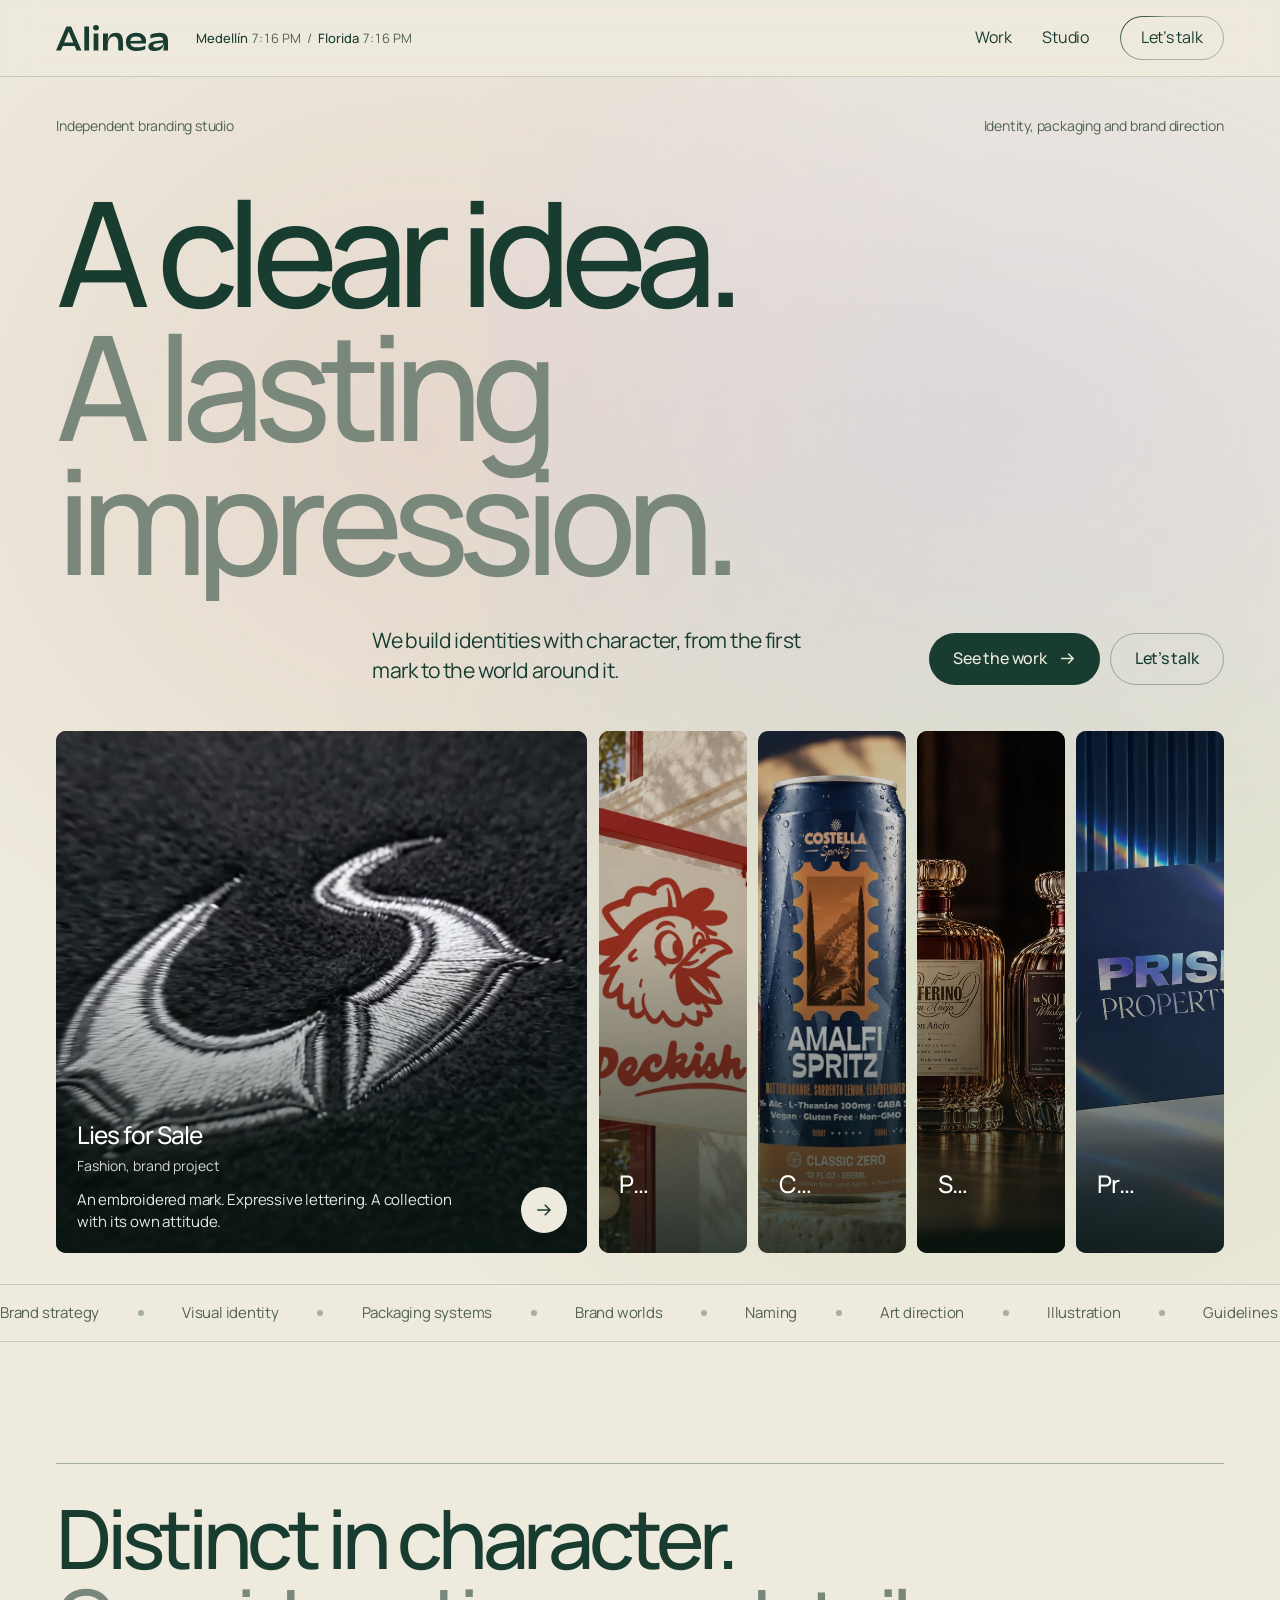
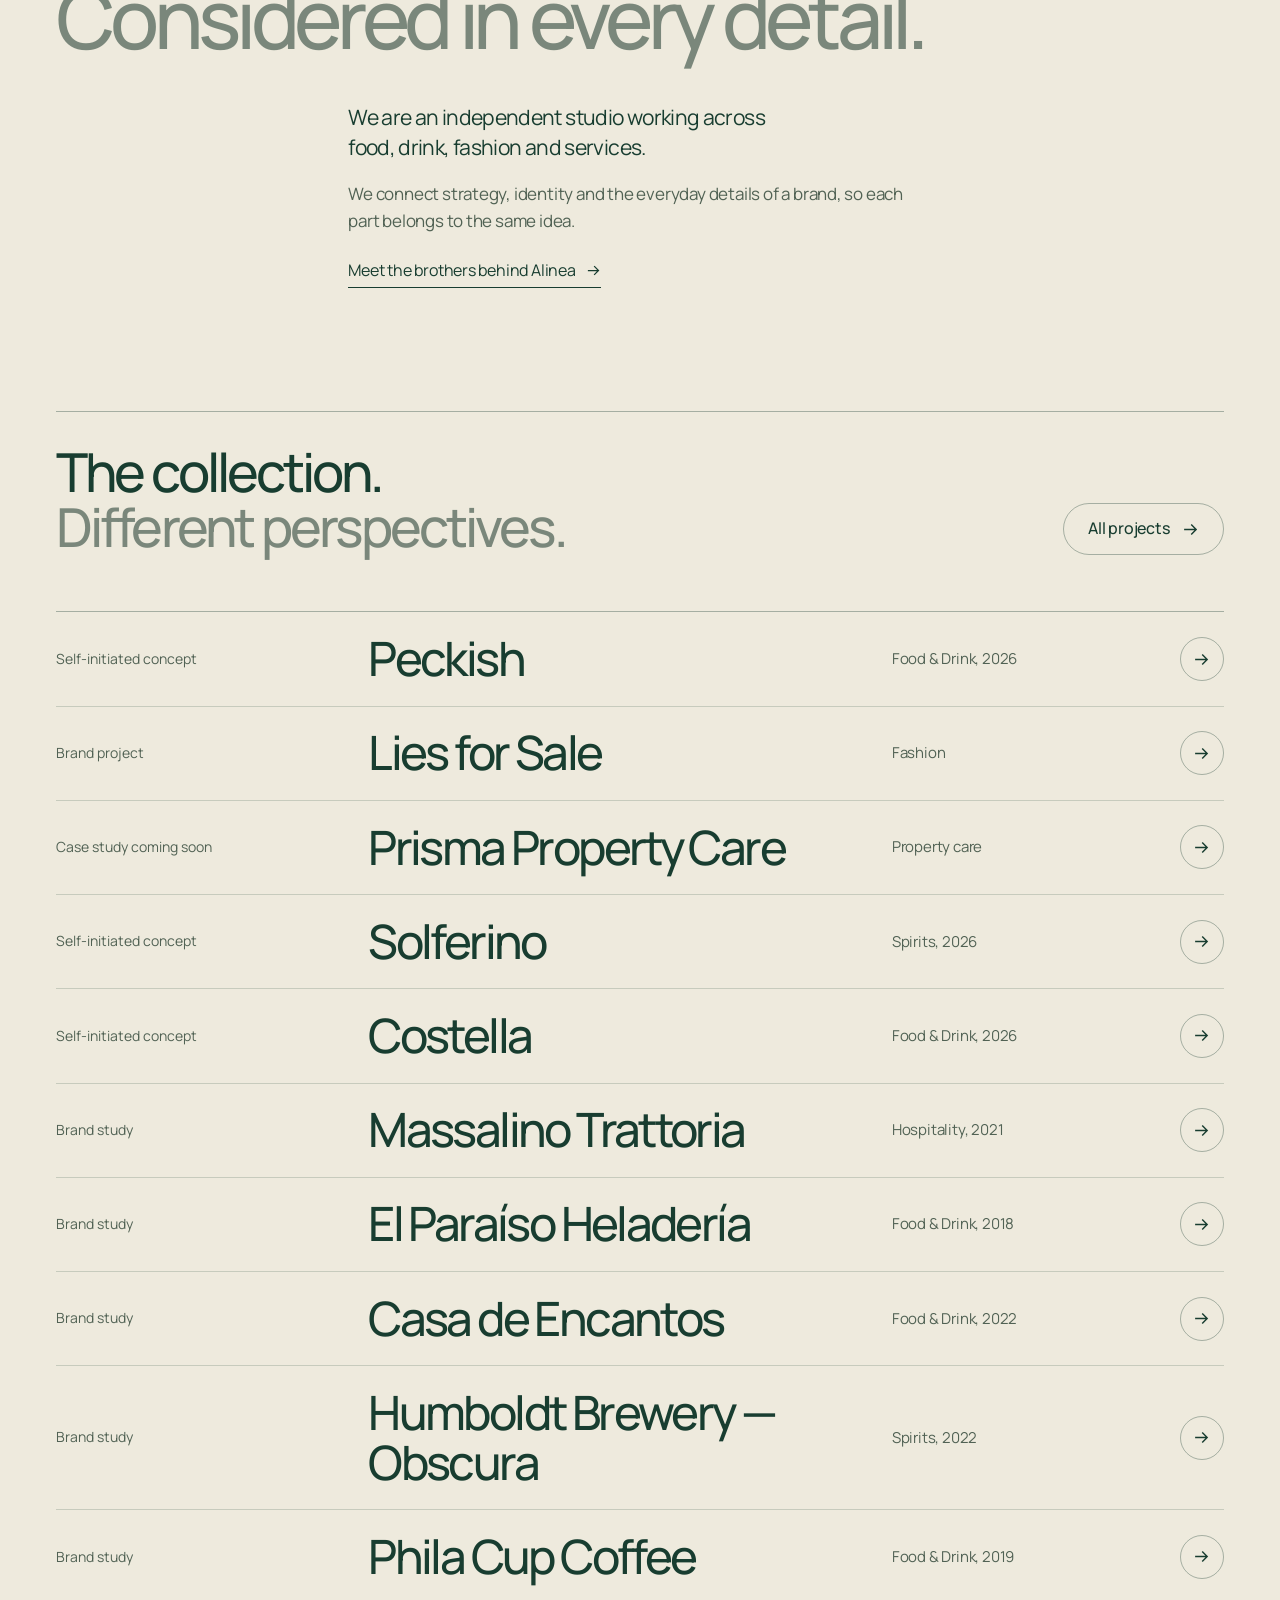
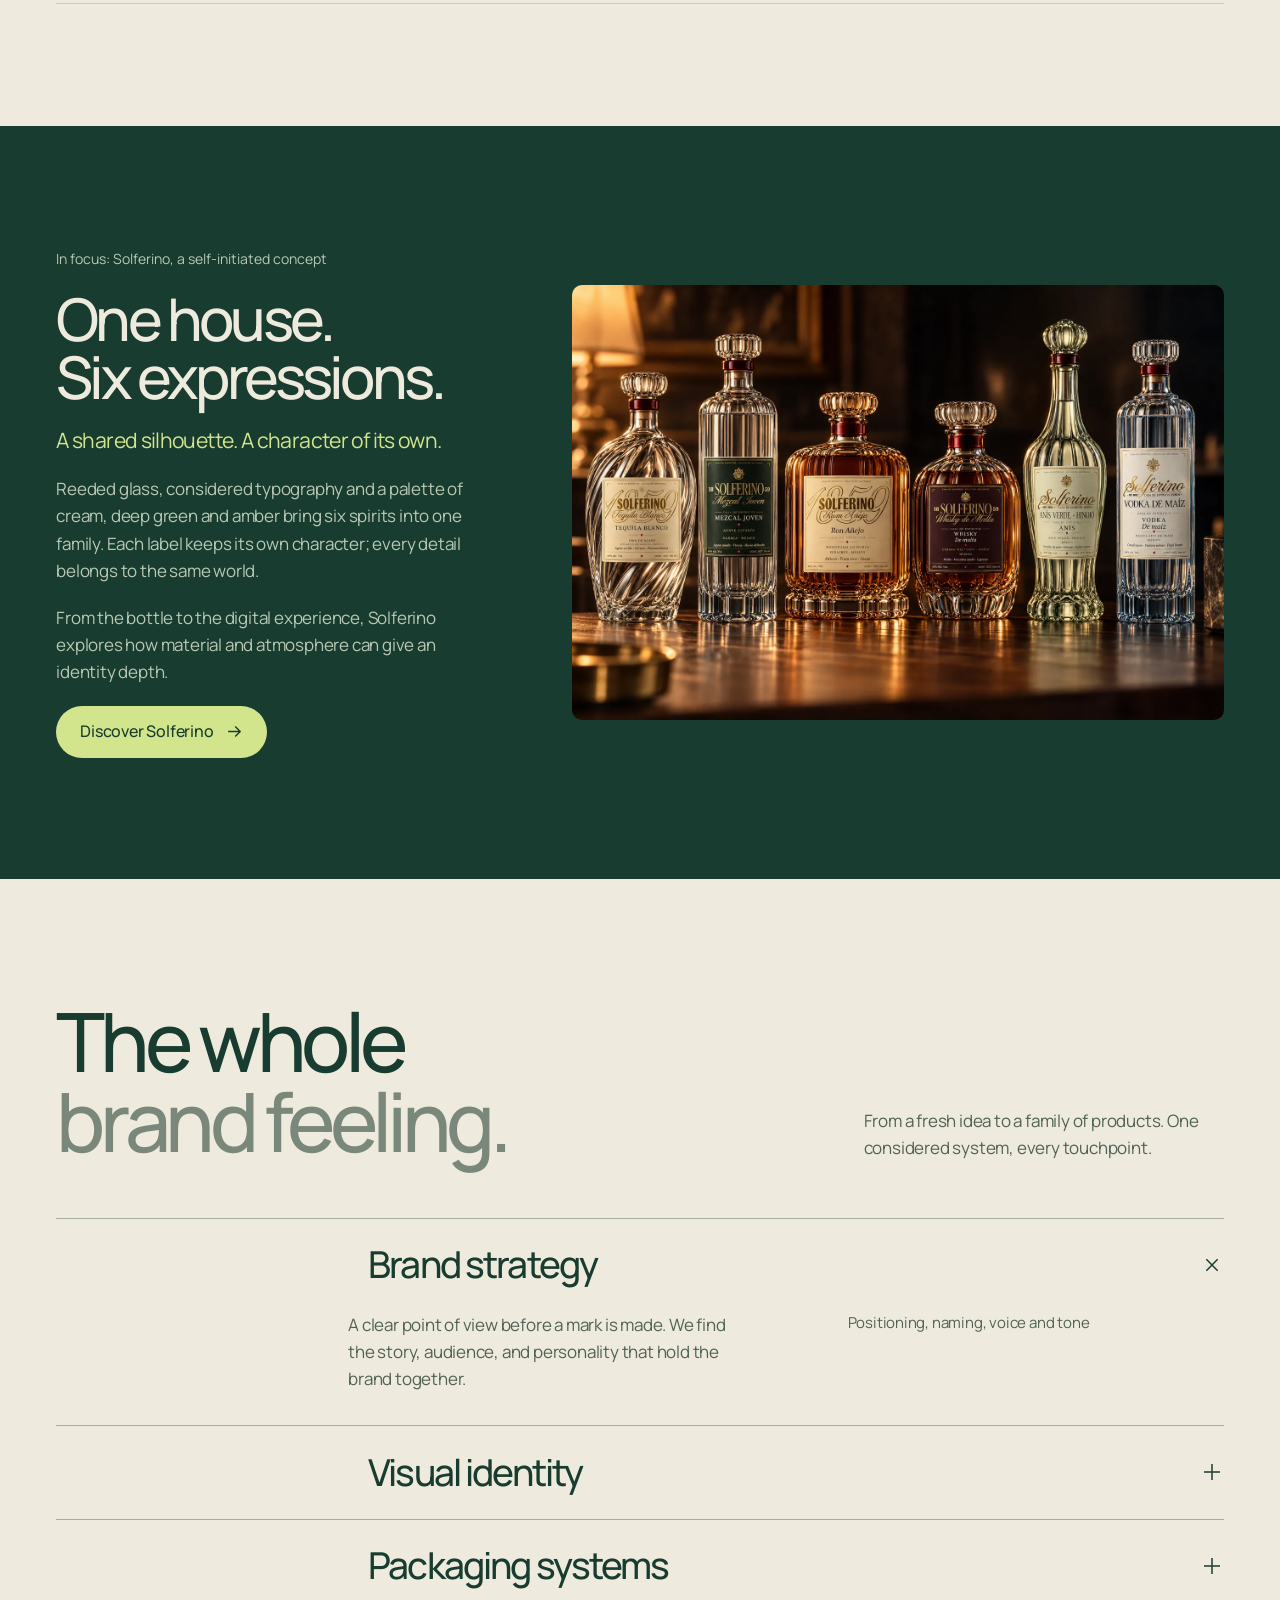
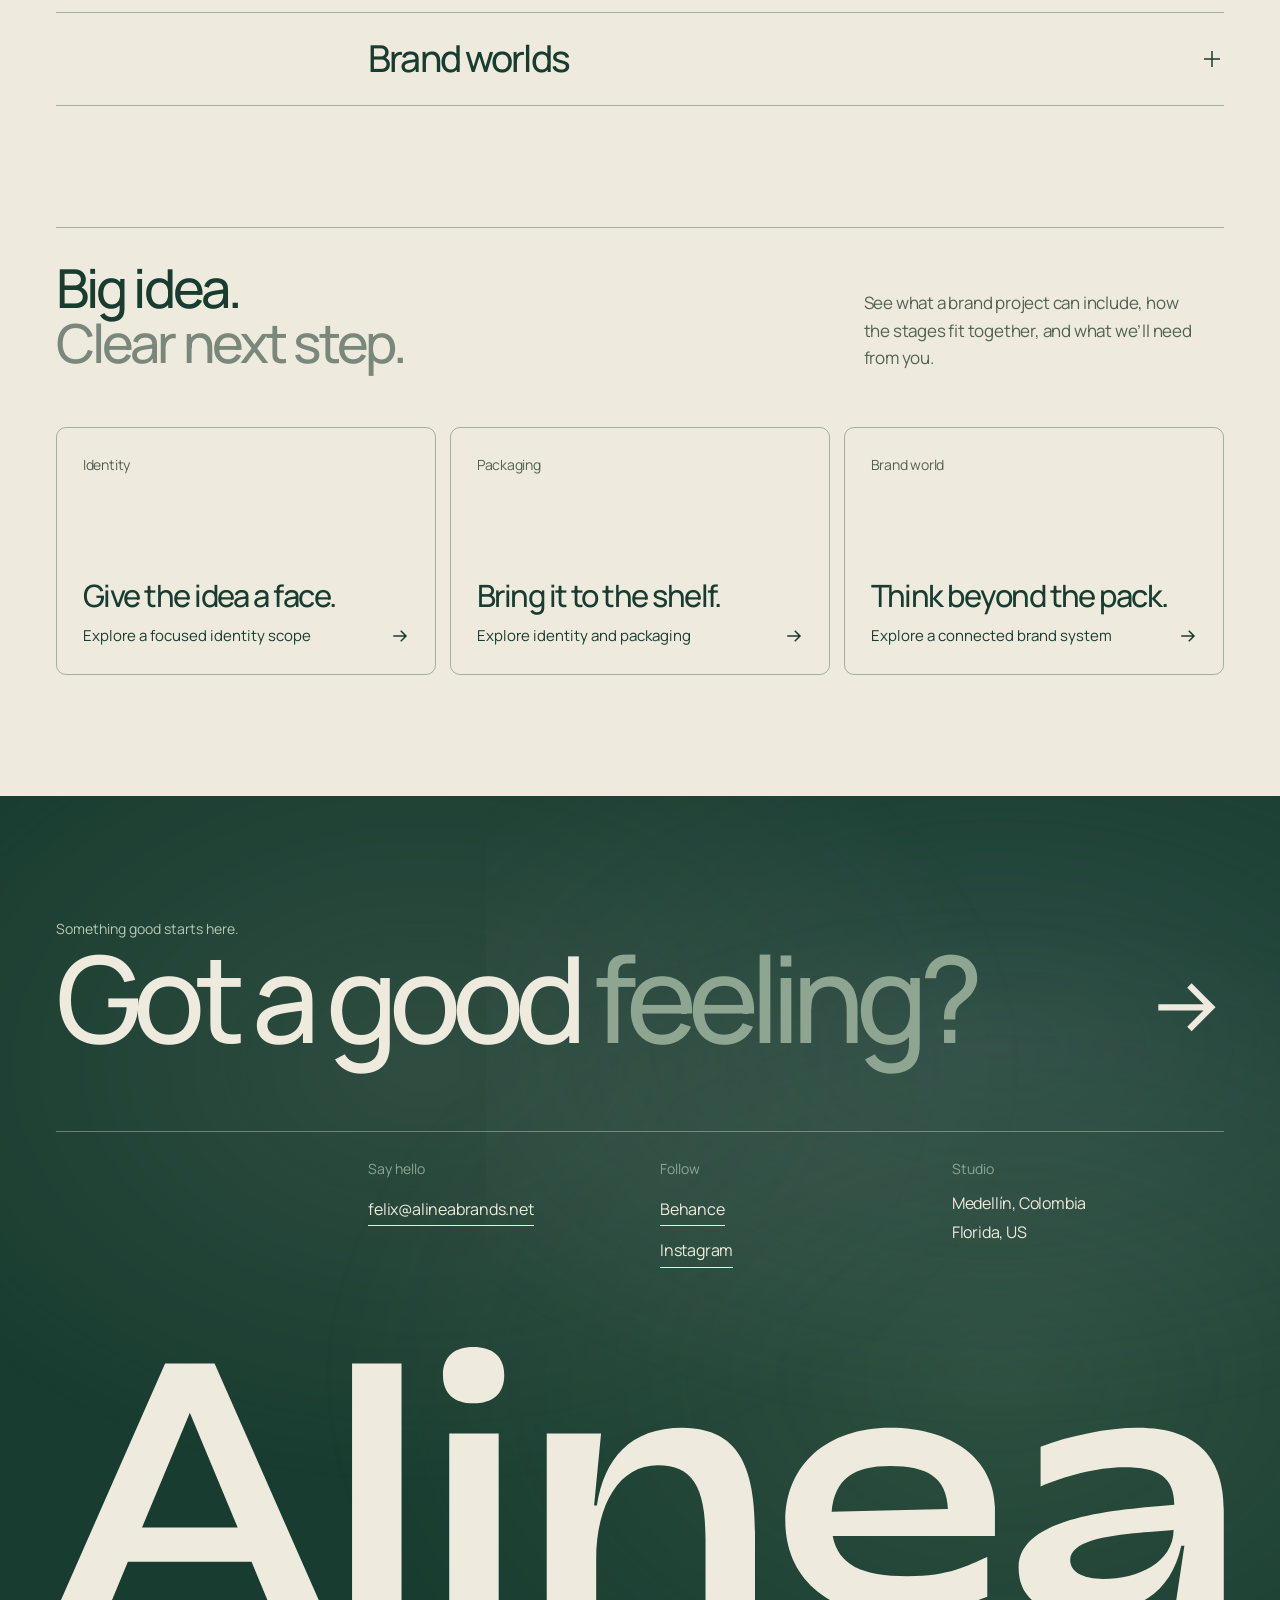
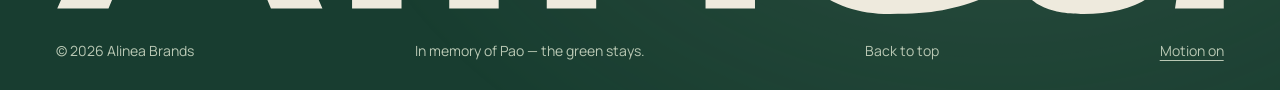
==== commit 7e8195d9: "Add files via upload" ====
--- a/index.html
+++ b/index.html
@@ -16,7 +16,7 @@
 <link rel="preconnect" href="https://fonts.googleapis.com">
 <link rel="preconnect" href="https://fonts.gstatic.com" crossorigin>
 <link href="https://fonts.googleapis.com/css2?family=Manrope:wght@400;500;600;700&display=swap" rel="stylesheet">
-<link rel="stylesheet" href="styles.css?v=20261114">
+<link rel="stylesheet" href="styles.css?v=20261115">
 <script>
   (function () {
     var off = matchMedia('(prefers-reduced-motion: reduce)').matches;
@@ -56,6 +56,11 @@
             <span class="shelf-cap"><b>Lies for Sale</b><small>Fashion, brand project</small><p>An embroidered mark. Expressive lettering. A collection with its own attitude.</p><span class="shelf-go" aria-hidden="true"><svg viewBox="0 0 24 24" fill="none" aria-hidden="true" focusable="false"><path d="M3 12H20M13 5L20 12L13 19" stroke="currentColor" stroke-width="2"/></svg></span></span>
           </a>
           <button type="button" class="video-toggle" data-logo-control aria-pressed="false">Play logo motion</button>
+        </div>
+        <div class="shelf-item" style="--i:5;--tint:#b71f16">
+          <a class="shelf-link" href="project.html?p=peckish" aria-label="Peckish: view project"><img src="images/peckish-01-sign-day.webp" alt="Peckish hanging sign with the rooster mark" fetchpriority="high">
+            <span class="shelf-cap"><b>Peckish</b><small>Food and drink, self-initiated concept</small><p>Good chicken. Hot sauces. High standards.</p><span class="shelf-go" aria-hidden="true"><svg viewBox="0 0 24 24" fill="none" aria-hidden="true" focusable="false"><path d="M3 12H20M13 5L20 12L13 19" stroke="currentColor" stroke-width="2"/></svg></span></span>
+          </a>
         </div>
         <div class="shelf-item" style="--i:5;--tint:#edc5a3">
           <a class="shelf-link" href="project.html?p=costella" aria-label="Costella: view project"><img src="images/covers/costella.webp" alt="Costella zero-proof aperitivo cans" fetchpriority="high">
@@ -157,7 +162,7 @@
   </div>
 </footer>
 
-<script src="data.js?v=20261114"></script>
-<script src="script.js?v=20261114"></script>
+<script src="data.js?v=20261115"></script>
+<script src="script.js?v=20261115"></script>
 </body>
 </html>
--- a/styles.css
+++ b/styles.css
@@ -556,3 +556,100 @@
 .ui-icon { fill: none; }
 .head > .pill { justify-self: start; }
 .timeline-key .buffer-key { background: repeating-linear-gradient(135deg, var(--lime) 0 6px, #bfd472 6px 12px); }
+
+/* ============================================================
+   PECKISH — its own showcase ([data-layout="peckish"])
+   Brand red and cream replace the studio palette inside the
+   case study; the nav and footer stay Alinea.
+   ============================================================ */
+[data-layout='peckish'] {
+  --pk-red: #b71f16; --pk-cream: #f5ecd9;
+  --bg: var(--pk-cream); --bg-2: #ecdfc6;
+  --ink: #a81c14; --ink-2: #5c2a22; --ink-3: #96645a;
+  --line: rgba(168, 28, 20, .2); --line-2: rgba(168, 28, 20, .4);
+  --accent: var(--pk-red); --on-accent: var(--pk-cream);
+  background: var(--bg); color: var(--ink);
+}
+[data-layout='peckish'] h1, [data-layout='peckish'] h2 { font-weight: 700; }
+[data-layout='peckish'] .pill::after { background: #1b0d09; }
+[data-layout='peckish'] .pill:hover { color: var(--pk-cream); }
+[data-layout='peckish'] .shot > span { background: var(--pk-cream); color: var(--pk-red); }
+[data-layout='peckish'] .case-facts dd, [data-layout='peckish'] .case-lead { color: var(--ink-2); }
+[data-layout='peckish'] .case-lead { color: var(--ink); }
+[data-layout='peckish'] figure .shot { height: 100%; }
+.pk-red {
+  --bg: var(--pk-red); --bg-2: #9c1711;
+  --ink: #f8eddc; --ink-2: #f6d9c6; --ink-3: #efb9a6;
+  --line: rgba(248, 237, 220, .25); --line-2: rgba(248, 237, 220, .45);
+}
+.pk-ticker { background: var(--pk-red); color: var(--pk-cream); border: 0; padding-block: clamp(16px, 1.8vw, 28px); font-size: clamp(22px, 3vw, 46px); font-weight: 700; letter-spacing: -.04em; }
+.pk-ticker .ticker-track { animation-duration: 40s; }
+.pk-ticker .ticker-group span::after { width: .34em; height: .34em; background: var(--pk-cream); }
+.pk-head { display: grid; grid-template-columns: minmax(0, 1.3fr) minmax(0, 1fr); gap: 20px 8%; align-items: end; margin-bottom: clamp(30px, 3.6vw, 60px); }
+.pk-head p { color: var(--ink-2); max-width: 46ch; }
+.pk-note { margin-top: 16px; }
+
+.pk-mark { display: grid; grid-template-columns: .82fr 1fr 1fr; gap: clamp(10px, 1.2vw, 20px); align-items: stretch; }
+.pk-mark figure, .pk-pair figure, .pk-food figure { aspect-ratio: 3 / 2; }
+.pk-mark figure.is-tall { aspect-ratio: auto; }
+.pk-mark figure:nth-child(2), .pk-mark figure:nth-child(3) { align-self: end; }
+.pk-pair { display: grid; grid-template-columns: 1fr 1fr; gap: clamp(10px, 1.2vw, 20px); }
+.pk-food { display: grid; grid-template-columns: repeat(3, 1fr); gap: clamp(10px, 1.2vw, 20px); }
+.pk-food figure { aspect-ratio: 4 / 3.4; }
+
+/* The Pecking Order: the whole band takes the colour of the level you pick. */
+.pk-order { --bg: var(--heat); --ink: var(--heat-ink); --ink-2: var(--heat-ink); --line-2: color-mix(in srgb, var(--heat-ink) 40%, transparent); --line: color-mix(in srgb, var(--heat-ink) 22%, transparent); transition: background-color .8s var(--ease), color .5s; }
+.pk-order .pk-head p { opacity: .85; }
+.pk-ladder { display: grid; grid-template-columns: minmax(0, .9fr) minmax(0, 1.1fr); gap: clamp(20px, 4vw, 72px); align-items: stretch; }
+.pk-levels { display: flex; flex-direction: column; border-top: 1px solid var(--line-2); }
+.pk-levels button { flex: 1; display: grid; grid-template-columns: 44px minmax(0, 1fr) auto; align-items: center; gap: 0 14px; padding: clamp(12px, 1.4vw, 22px) 0; border-bottom: 1px solid var(--line-2); opacity: .55; transition: opacity .35s, padding .6s var(--ease); }
+.pk-levels span { font-size: 15px; font-variant-numeric: tabular-nums; }
+.pk-levels b { font-size: clamp(30px, 4.4vw, 76px); font-weight: 700; letter-spacing: -.06em; line-height: 1; }
+.pk-levels small { grid-column: 2; font-size: 15px; letter-spacing: 0; margin-top: 4px; }
+.pk-levels .pk-dots { grid-column: 3; grid-row: 1 / span 2; }
+.pk-levels button:hover { opacity: .85; }
+.pk-levels button[aria-pressed='true'] { opacity: 1; padding-left: clamp(8px, 1vw, 18px); }
+.pk-levels button:focus-visible { outline-color: var(--heat-ink); }
+.pk-dots { display: inline-flex; gap: 5px; }
+.pk-dots i { width: 11px; height: 11px; border-radius: 50%; border: 1.5px solid currentColor; }
+.pk-dots i.on { background: currentColor; }
+.pk-stage { display: flex; flex-direction: column; gap: 14px; }
+.pk-stage-media { position: relative; flex: 1; min-height: 320px; aspect-ratio: 4 / 3; overflow: hidden; border-radius: var(--r); background: rgba(0, 0, 0, .15); }
+.pk-stage-media img { position: absolute; inset: 0; width: 100%; height: 100%; object-fit: cover; opacity: 0; transform: scale(1.06); transition: opacity .6s ease, transform 1.4s var(--ease); }
+.pk-stage-media img.is-on { opacity: 1; transform: none; }
+.pk-stage-cap { display: flex; flex-wrap: wrap; justify-content: space-between; gap: 4px 20px; font-size: 17px; }
+.pk-stage-cap b { font-weight: 700; }
+
+/* The menu, set as type instead of only shown as a photo. */
+.pk-menu-grid { display: grid; grid-template-columns: minmax(0, 1.15fr) minmax(0, .85fr); gap: clamp(16px, 3vw, 56px); align-items: start; }
+.pk-menu { background: var(--pk-cream); color: #a81c14; border-radius: var(--r); padding: clamp(20px, 2.6vw, 44px); outline: 2px solid #a81c14; outline-offset: -10px; }
+.pk-menu h3 { font-size: clamp(30px, 3.4vw, 56px); font-weight: 700; letter-spacing: -.06em; line-height: 1; margin-bottom: 10px; }
+.pk-menu li { display: flex; align-items: center; justify-content: space-between; gap: 20px; padding: 14px 0; border-top: 1px solid rgba(168, 28, 20, .25); }
+.pk-menu li b { display: block; font-size: clamp(19px, 1.6vw, 24px); font-weight: 700; letter-spacing: -.035em; }
+.pk-menu li span:not(.pk-dots) { display: block; font-size: 15px; color: #5c2a22; line-height: 1.45; }
+.pk-menu-foot { display: grid; grid-template-columns: 1fr 1fr; gap: 16px; padding-top: 16px; border-top: 2px solid #a81c14; font-size: 15px; color: #5c2a22; }
+.pk-menu-foot b { display: block; color: #a81c14; font-size: 17px; }
+.pk-menu-shots { display: flex; flex-direction: column; gap: clamp(10px, 1.2vw, 20px); }
+
+.pk-room, .pk-merch { display: grid; grid-template-columns: repeat(6, minmax(0, 1fr)); gap: clamp(10px, 1.2vw, 20px); }
+.pk-room figure, .pk-merch figure { grid-column: span 3; aspect-ratio: 3 / 2; }
+.pk-room figure.is-wide, .pk-merch figure.is-wide { grid-column: 1 / -1; aspect-ratio: 16 / 8.4; }
+.pk-room figure.is-tall, .pk-merch figure.is-tall { aspect-ratio: 4 / 5; }
+.pk-room figure:nth-child(2):not(.is-tall) { align-self: end; }
+.pk-room figure:nth-child(n+4).is-tall { grid-column: span 2; }
+.pk-merch figure:nth-child(n+2) { grid-column: span 2; aspect-ratio: 4 / 5; }
+.pk-merch figure:nth-child(n+5) { grid-column: span 3; aspect-ratio: 3 / 2; }
+
+@media (max-width: 760px) {
+  .pk-head, .pk-ladder, .pk-menu-grid, .pk-pair { grid-template-columns: 1fr; }
+  .pk-mark { grid-template-columns: 1fr 1fr; }
+  .pk-mark figure.is-tall { grid-column: 1 / -1; aspect-ratio: 4 / 4.4; }
+  .pk-levels button { grid-template-columns: 30px minmax(0, 1fr) auto; }
+  .pk-levels b { font-size: 34px; }
+  .pk-stage-media { min-height: 0; }
+  .pk-room figure, .pk-merch figure, .pk-room figure:nth-child(n), .pk-merch figure:nth-child(n) { grid-column: span 3; }
+  .pk-room figure.is-wide, .pk-merch figure.is-wide { grid-column: 1 / -1; aspect-ratio: 3 / 2; }
+  .pk-food { grid-template-columns: 1fr; }
+  .pk-menu-foot { grid-template-columns: 1fr; }
+  .pk-menu { outline-offset: -6px; }
+}
